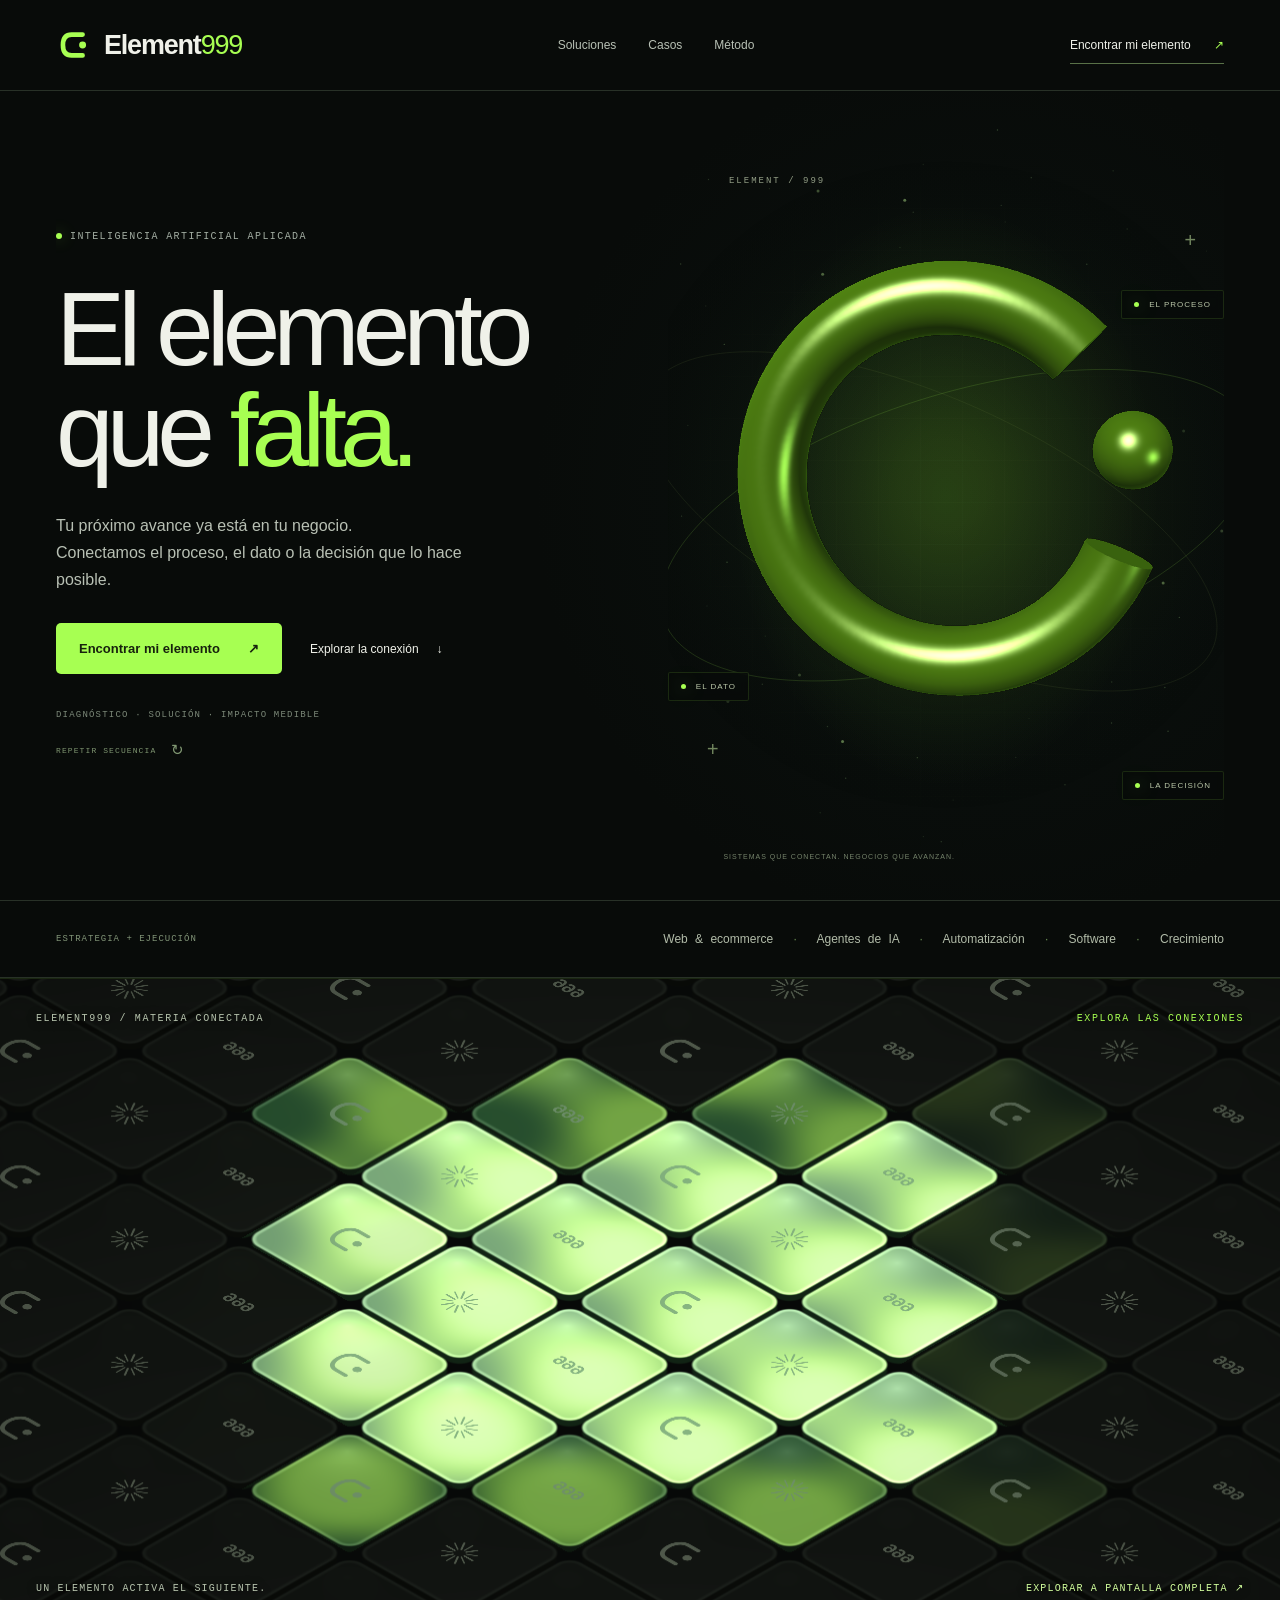
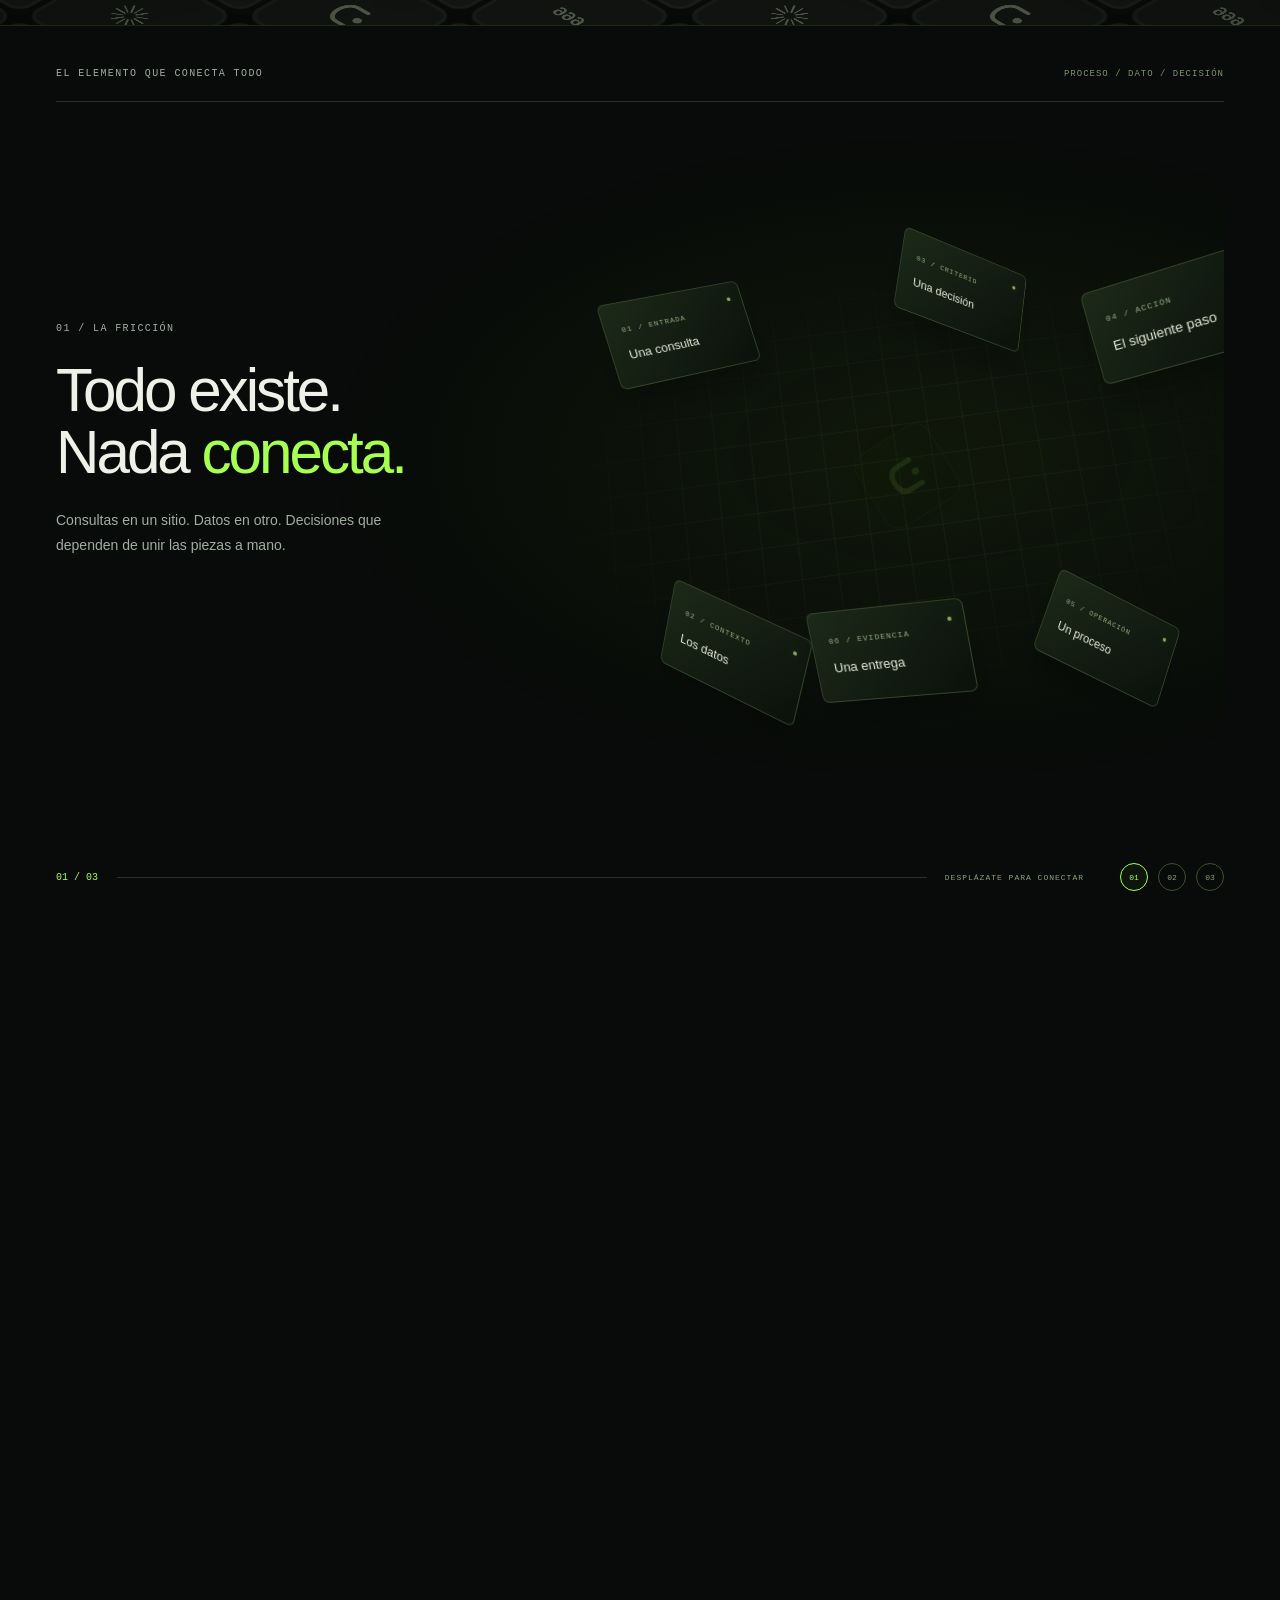
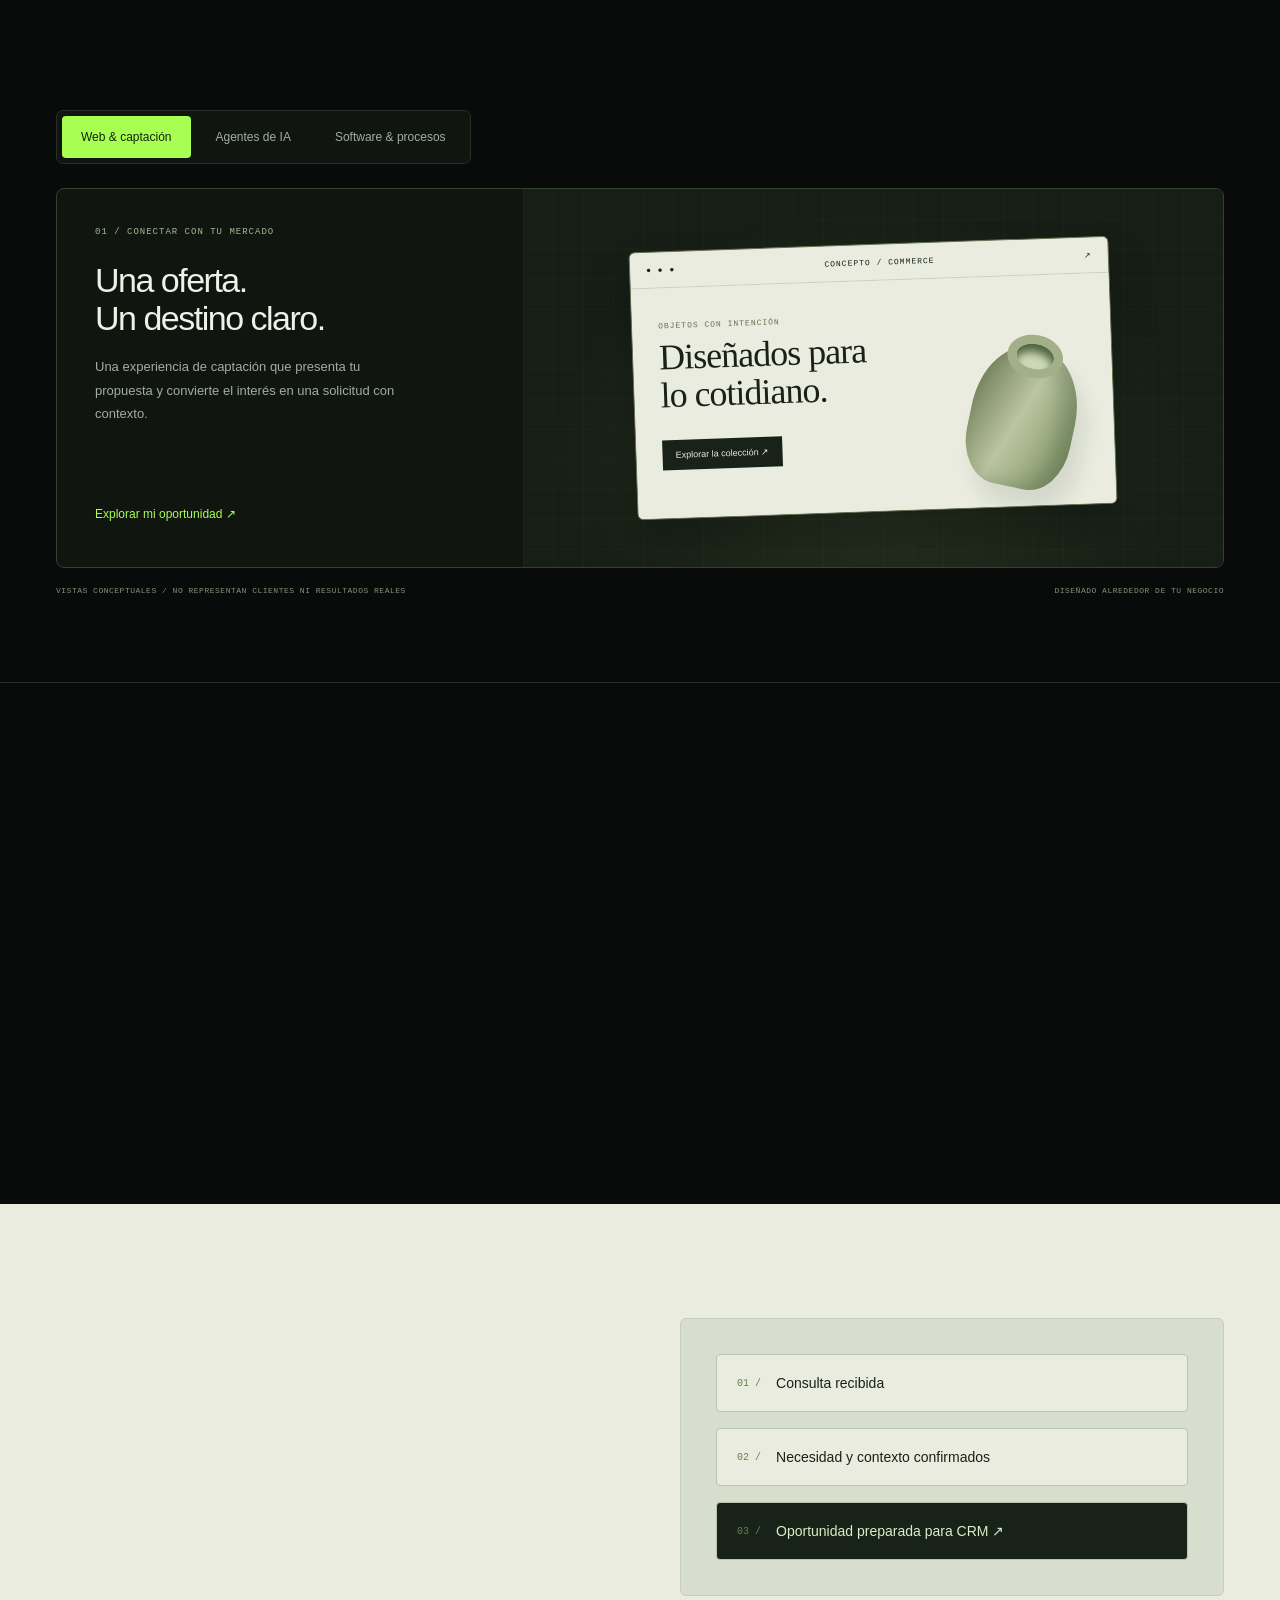
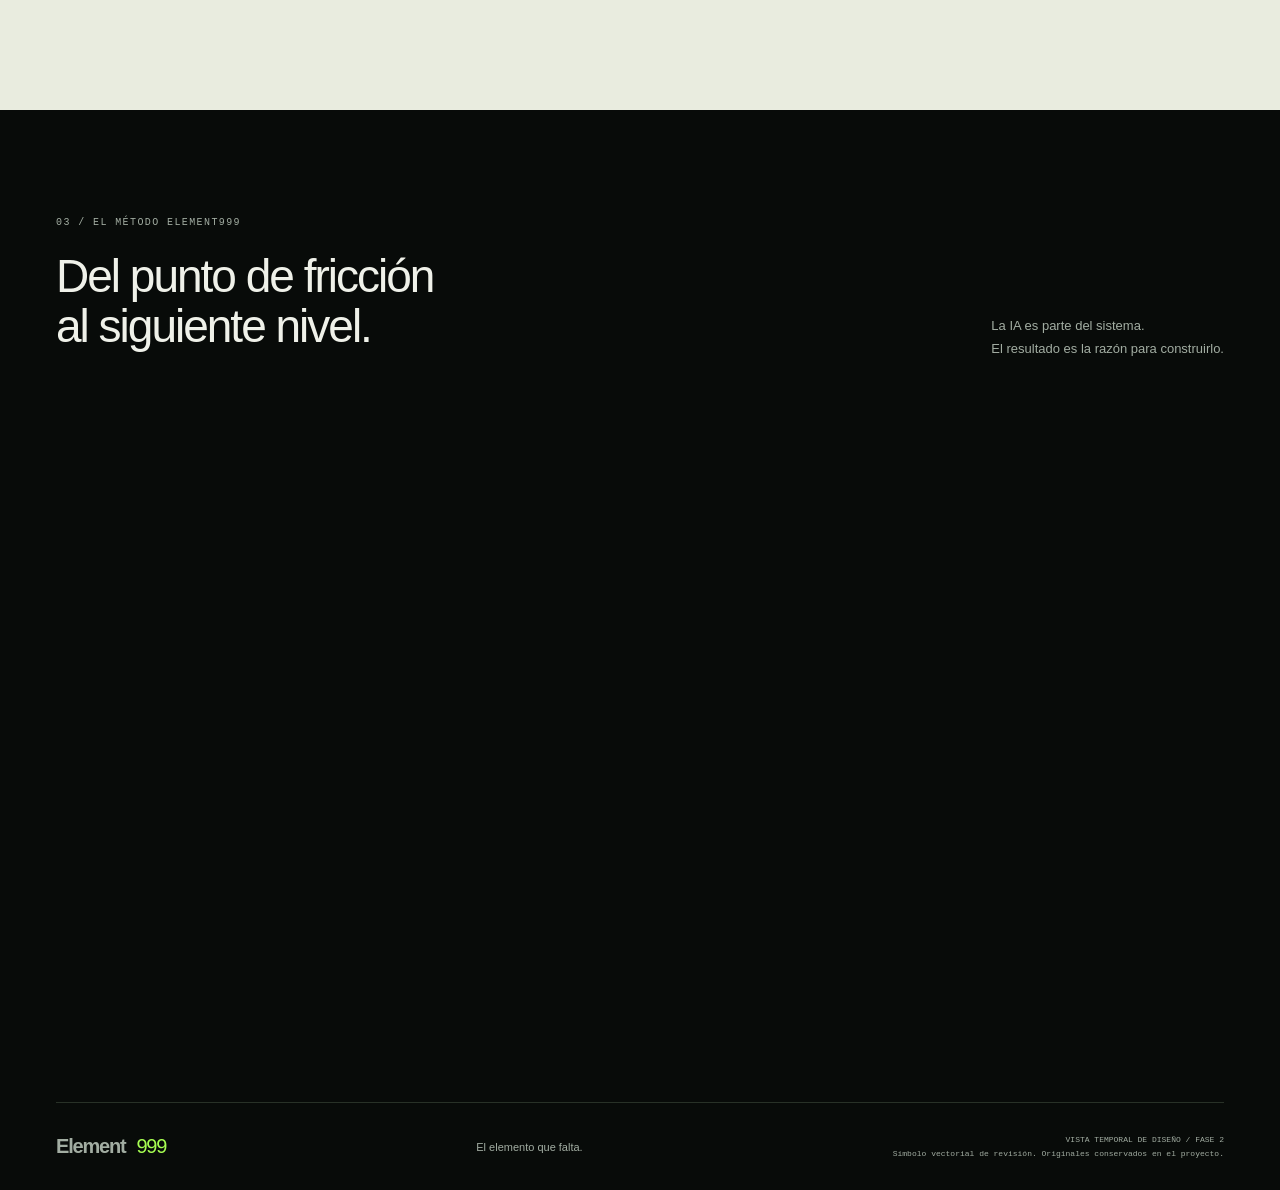
==== index.html @ 2758a231 "Add lightweight brand-colored isometric tile interaction and full-screen review" ====
<!doctype html><html lang="es"><head><meta charset="utf-8"><meta name="viewport" content="width=device-width,initial-scale=1"><meta name="theme-color" content="#080b09"><meta name="robots" content="noindex,nofollow"><title>Element999 — El elemento que falta</title><link rel="icon" href="favicon.svg" type="image/svg+xml"><link rel="stylesheet" href="preloader/preloader.css?v=1"><script>(function(){try{var p=new URLSearchParams(location.search),f=p.get('preloader');if(f!=='0'&&(f==='force'||f==='1'||sessionStorage.getItem('element999:fluid-preloader:v1')!=='seen'))document.documentElement.classList.add('preloader-pending');}catch(e){document.documentElement.classList.add('preloader-pending');}document.documentElement.dataset.preloaderWatchdog=String(setTimeout(function(){if(!document.getElementById('element999-preloader'))document.documentElement.classList.remove('preloader-pending');delete document.documentElement.dataset.preloaderWatchdog;},15000));})();</script><script type="module" src="preloader/Preloader.js?v=1"></script><link rel="stylesheet" href="base.css"><link rel="stylesheet" href="revision.css"><link rel="stylesheet" href="motion.css?v=3"><link rel="stylesheet" href="isometric/tiles.css"></head><body>
<a id="skip" class="skip" href="#main">Saltar al contenido</a>
<header class="header"><a class="brand" href="#inicio" aria-label="Element999 inicio"><svg aria-hidden="true" viewBox="0 0 64 64"><path d="M46 14H27c-10 0-15 6-15 18s5 18 15 18h19" fill="none" stroke="#a7ff52" stroke-width="8" stroke-linecap="round"/><circle cx="46" cy="32" r="6" fill="#a7ff52"/></svg><span>Element<b>999</b></span></a><nav id="main-nav" aria-label="Navegación principal"><a href="#soluciones">Soluciones</a><a href="#casos">Casos</a><a href="#metodo">Método</a></nav><a class="header-cta" href="#diagnostico">Encontrar mi elemento <span aria-hidden="true">↗</span></a><button id="menu" class="menu-toggle" aria-label="Abrir menú" aria-controls="main-nav" aria-expanded="false">☰</button></header>
<main id="main" tabindex="-1"><section id="inicio" class="hero wrap" aria-labelledby="hero-title"><div class="hero-copy"><p class="eyebrow"><span class="dot"></span>INTELIGENCIA ARTIFICIAL APLICADA</p><h1 id="hero-title"><span class="hero-line"><span>El elemento</span></span><span class="hero-line"><span>que <em>falta.</em></span></span></h1><p class="hero-description">Tu próximo avance ya está en tu negocio.<br>Conectamos el proceso, el dato o la decisión que lo hace posible.</p><div class="hero-actions"><a class="button primary" href="#diagnostico">Encontrar mi elemento <span aria-hidden="true">↗</span></a><a class="text-link" href="#conexion">Explorar la conexión <span aria-hidden="true">↓</span></a></div><p class="hero-footnote">DIAGNÓSTICO · SOLUCIÓN · IMPACTO MEDIBLE</p><button class="replay-sequence" type="button" aria-label="Repetir secuencia de apertura">REPETIR SECUENCIA <span aria-hidden="true">↻</span></button></div><div class="element-scene" role="img" aria-label="Proceso, dato y decisión conectados por Element999"><canvas id="element-canvas" aria-hidden="true"></canvas><div class="scene-grid"></div><div class="orbit"></div><div class="orbit orbit-two"></div><div class="orbit orbit-three"></div><span class="scene-caption">ELEMENT / 999</span><span class="scene-cross cross-one">+</span><span class="scene-cross cross-two">+</span><div class="core"><svg viewBox="0 0 400 400" aria-hidden="true"><defs><linearGradient id="energy" x1="0" y1="0" x2="1" y2="1"><stop stop-color="#d8ffab"/><stop offset=".45" stop-color="#86eb30"/><stop offset=".7" stop-color="#c8ff8e"/><stop offset="1" stop-color="#78ce30"/></linearGradient><radialGradient id="core-light"><stop stop-color="#315515" stop-opacity=".5"/><stop offset="1" stop-color="#080b09" stop-opacity="0"/></radialGradient></defs><circle cx="200" cy="200" r="184" fill="url(#core-light)"/><circle cx="200" cy="200" r="171" fill="none" stroke="#a7ff52" stroke-opacity=".14"/><path d="M281 100H177c-55 0-79 31-79 100s24 100 79 100h104" fill="none" stroke="#243f15" stroke-width="43" stroke-linecap="round"/><path d="M281 100H177c-55 0-79 31-79 100s24 100 79 100h104" fill="none" stroke="url(#energy)" stroke-width="28" stroke-linecap="round"/><path d="M281 92H177c-60 0-87 34-87 108s27 108 87 108h104" fill="none" stroke="#efffcf" stroke-opacity=".6" stroke-width="2" stroke-linecap="round"/><circle cx="280" cy="184" r="29" fill="url(#energy)"/><circle cx="274" cy="176" r="15" fill="#ddffb0" fill-opacity=".35"/><text x="201" y="257" fill="#a7ff52" font-family="Arial,Helvetica,sans-serif" font-size="52" font-weight="700" letter-spacing="2">999</text></svg><span class="core-coordinate">PROCESO / DATO / DECISIÓN</span></div><span class="scene-node node-process"><i></i>EL PROCESO</span><span class="scene-node node-data"><i></i>EL DATO</span><span class="scene-node node-decision"><i></i>LA DECISIÓN</span><span class="scene-bottom">SISTEMAS QUE CONECTAN. NEGOCIOS QUE AVANZAN.</span></div></section>
<div class="capability-strip"><div class="strip-inner wrap"><span>ESTRATEGIA + EJECUCIÓN</span><p>Web & ecommerce <b>·</b> Agentes de IA <b>·</b> Automatización <b>·</b> Software <b>·</b> Crecimiento</p></div></div>
<section id="materia" data-isometric class="isometric-field" tabindex="0" role="region" aria-label="Baldosas isométricas de Element999: mueve el cursor, toca o usa las flechas para iluminar las conexiones."><canvas aria-hidden="true"></canvas><div class="isometric-caption"><span>ELEMENT999 / MATERIA CONECTADA</span><span class="isometric-instruction">EXPLORA LAS CONEXIONES</span></div><div class="isometric-footer"><span>UN ELEMENTO ACTIVA EL SIGUIENTE.</span><a href="laboratorio/">EXPLORAR A PANTALLA COMPLETA ↗</a></div></section>
<section id="conexion" class="connection-story is-static" aria-labelledby="connection-title"><div class="connection-stage wrap"><div class="connection-header"><p id="connection-title" class="eyebrow">EL ELEMENTO QUE CONECTA TODO</p><span>PROCESO / DATO / DECISIÓN</span></div><div class="connection-copy"><article class="connection-chapter is-current" data-chapter="0"><p class="eyebrow">01 / LA FRICCIÓN</p><h2>Todo existe.<br>Nada <em>conecta.</em></h2><p>Consultas en un sitio. Datos en otro. Decisiones que dependen de unir las piezas a mano.</p></article><article class="connection-chapter" data-chapter="1"><p class="eyebrow">02 / LA CONEXIÓN</p><h2>Encontramos<br>el punto de <em>unión.</em></h2><p>Diseñamos la conexión entre lo que sabes, lo que haces y lo que necesitas resolver.</p></article><article class="connection-chapter" data-chapter="2"><p class="eyebrow">03 / EL SISTEMA</p><h2>Ahora,<br>todo <em>avanza.</em></h2><p>Un sistema con contexto, un siguiente paso claro y una entrega que se puede comprobar.</p><a class="text-link" href="#diagnostico">Encontrar mi elemento ↗</a></article></div><div class="assembly-stage" role="img" aria-label="Seis piezas de información y trabajo se conectan alrededor de Element999"><div class="assembly-grid"></div><div class="assembly-orbit"></div><svg class="assembly-lines" viewBox="0 0 600 500" preserveAspectRatio="none" aria-hidden="true"><g class="wire"><path d="M105 150H185Q210 150 210 175V225Q210 250 235 250H300"/><path d="M105 350H185Q210 350 210 325V275Q210 250 235 250H300"/><path d="M300 75V250"/><path d="M495 150H415Q390 150 390 175V225Q390 250 365 250H300"/><path d="M495 350H415Q390 350 390 325V275Q390 250 365 250H300"/><path d="M300 425V250"/></g><g class="packet"><path d="M105 150H185Q210 150 210 175V225Q210 250 235 250H300"/><path d="M495 350H415Q390 350 390 325V275Q390 250 365 250H300"/><path d="M300 75V250"/></g></svg><div class="assembly-hub"><div class="hub-ring"></div><svg viewBox="0 0 64 64" aria-hidden="true"><path d="M45 14H27c-10 0-15 6-15 18s5 18 15 18h18" fill="none" stroke="#a7ff52" stroke-width="7" stroke-linecap="round"/><circle cx="45" cy="32" r="5" fill="#a7ff52"/></svg></div><div class="assembly-card"><span>01 / ENTRADA</span><strong>Una consulta</strong></div><div class="assembly-card"><span>02 / CONTEXTO</span><strong>Los datos</strong></div><div class="assembly-card"><span>03 / CRITERIO</span><strong>Una decisión</strong></div><div class="assembly-card"><span>04 / ACCIÓN</span><strong>El siguiente paso</strong></div><div class="assembly-card"><span>05 / OPERACIÓN</span><strong>Un proceso</strong></div><div class="assembly-card"><span>06 / EVIDENCIA</span><strong>Una entrega</strong></div><p class="assembly-result">PIEZAS CONECTADAS / POSIBILIDADES ABIERTAS</p></div><div class="connection-footer"><span class="chapter-index">01 / 03</span><div class="story-track"></div><span>DESPLÁZATE PARA CONECTAR</span><div class="chapter-buttons" aria-label="Etapas de la conexión"><button type="button" data-chapter-target="0" aria-label="Ver la fricción" aria-current="step">01</button><button type="button" data-chapter-target="1" aria-label="Ver la conexión">02</button><button type="button" data-chapter-target="2" aria-label="Ver el sistema">03</button></div></div></div></section>
      <section class="studio-section" aria-labelledby="studio-title"><div class="wrap">
        <div class="studio-heading"><div><p class="eyebrow">POSIBILIDADES / INTELIGENCIA EN ACCIÓN</p><h2 id="studio-title">Ideas que se convierten<br>en <em>algo que funciona.</em></h2></div><p>Una presencia que capta. Un agente que entiende. Un proceso que avanza. Explora cómo puede tomar forma tu siguiente elemento.</p></div>
        <div class="studio-tabs" role="tablist" aria-label="Explorar soluciones"><button type="button" role="tab" id="studio-tab-landing" aria-controls="studio-landing" aria-selected="true">Web & captación</button><button type="button" role="tab" id="studio-tab-agent" aria-controls="studio-agent" aria-selected="false">Agentes de IA</button><button type="button" role="tab" id="studio-tab-software" aria-controls="studio-software" aria-selected="false">Software & procesos</button></div>
        <div id="studio-landing" role="tabpanel" aria-labelledby="studio-tab-landing" class="studio-panel" tabindex="0"><div class="studio-copy"><span>01 / CONECTAR CON TU MERCADO</span><h3>Una oferta.<br>Un destino claro.</h3><p>Una experiencia de captación que presenta tu propuesta y convierte el interés en una solicitud con contexto.</p><a class="text-link" href="#diagnostico" data-service="landing">Explorar mi oportunidad ↗</a></div><div class="studio-art"><div class="studio-window"><div class="studio-window-top"><span>● ● ●</span><span>CONCEPTO / COMMERCE</span><span>↗</span></div><div class="studio-store"><small>OBJETOS CON INTENCIÓN</small><h4>Diseñados para<br>lo cotidiano.</h4><span class="sample-button">Explorar la colección ↗</span><div class="studio-vessel" aria-hidden="true"></div></div></div></div></div>
        <div id="studio-agent" role="tabpanel" aria-labelledby="studio-tab-agent" class="studio-panel" tabindex="0"><div class="studio-copy"><span>02 / CONECTAR LA CONVERSACIÓN</span><h3>Entender.<br>Dar el siguiente paso.</h3><p>Un agente recoge la necesidad, confirma el contexto y prepara una oportunidad útil para tu proceso comercial.</p><a class="text-link" href="#diagnostico" data-service="agent">Explorar mi agente ↗</a></div><div class="studio-art"><div class="studio-window"><div class="studio-window-top"><span>● ● ●</span><span>CONCEPTO / AGENTE</span><span>↗</span></div><div class="studio-chat"><p class="studio-message incoming">Necesitamos atender las consultas de nuestra tienda y darles seguimiento.</p><p class="studio-message">Empecemos por el proceso actual. ¿Dónde recibís las consultas y cómo registráis las oportunidades?</p><div class="studio-confirmation"><i aria-hidden="true">↗</i><span>OBJETIVO → CONTEXTO → SIGUIENTE PASO</span></div></div></div></div></div>
        <div id="studio-software" role="tabpanel" aria-labelledby="studio-tab-software" class="studio-panel" tabindex="0"><div class="studio-copy"><span>03 / CONECTAR LA OPERACIÓN</span><h3>Menos fragmentos.<br>Un sistema.</h3><p>Software e integraciones construidos alrededor de tus tareas, tus datos y la forma en que tu negocio necesita avanzar.</p><a class="text-link" href="#diagnostico" data-service="custom">Explorar mi sistema ↗</a></div><div class="studio-art"><div class="studio-window"><div class="studio-window-top"><span>● ● ●</span><span>CONCEPTO / OPERACIONES</span><span>↗</span></div><div class="studio-board"><div class="studio-column"><h4>NECESIDAD</h4><div class="studio-task">Solicitud recibida<b>CONTEXTO</b></div><div class="studio-task">Datos disponibles<b>FUENTES</b></div></div><div class="studio-column"><h4>EN PROCESO</h4><div class="studio-task">Alcance confirmado<b>PRODUCCIÓN</b></div></div><div class="studio-column"><h4>VERIFICACIÓN</h4><div class="studio-task">Entrega preparada<b>ACEPTACIÓN</b></div></div></div></div></div></div>
        <p class="studio-caption"><span>VISTAS CONCEPTUALES / NO REPRESENTAN CLIENTES NI RESULTADOS REALES</span><span>DISEÑADO ALREDEDOR DE TU NEGOCIO</span></p>
      </div></section>

<section id="soluciones" class="solutions section wrap" aria-labelledby="solutions-title"><div class="section-intro"><p class="eyebrow">01 / CAPACIDADES</p><h2 id="solutions-title">Tecnología con<br>un objetivo claro.</h2><p>Empezamos por lo que necesita cambiar.<br>Construimos la solución alrededor.</p></div><div><a class="solution-row" href="#diagnostico" data-service="landing"><span class="row-index">01</span><div><h3>Vender más.</h3><p>Webs, landings, marketing, SEO y GEO.</p></div><span class="row-arrow">↗</span></a><a class="solution-row" href="#diagnostico" data-service="agent"><span class="row-index">02</span><div><h3>Operar mejor.</h3><p>Agentes de IA, CRM y procesos conectados.</p></div><span class="row-arrow">↗</span></a><a class="solution-row" href="#diagnostico" data-service="custom"><span class="row-index">03</span><div><h3>Construir lo siguiente.</h3><p>Ecommerce, software y productos a medida.</p></div><span class="row-arrow">↗</span></a></div></section>
<section id="casos" class="case-section"><div class="wrap case-layout"><div class="case-copy"><p class="eyebrow">02 / DEMOSTRACIÓN CONCEPTUAL</p><h2>De una consulta<br>a una oportunidad.</h2><p>Así puede conectarse la atención de una tienda con su proceso comercial. Un recorrido de ejemplo para explorar lo que construiríamos.</p><a class="button" href="#diagnostico" data-service="agent">Explorar mi solución ↗</a><p class="case-disclaimer">Ejemplo de diseño. No representa un cliente ni resultados reales.</p></div><div class="case-diagram" aria-label="Ejemplo de un flujo conectado"><div><span>01 /</span> Consulta recibida</div><div><span>02 /</span> Necesidad y contexto confirmados</div><div><span>03 /</span> Oportunidad preparada para CRM ↗</div></div></div></section>
<section id="metodo" class="method section wrap"><div class="method-top"><div><p class="eyebrow">03 / EL MÉTODO ELEMENT999</p><h2>Del punto de fricción<br>al siguiente nivel.</h2></div><p>La IA es parte del sistema.<br>El resultado es la razón para construirlo.</p></div><div class="method-steps"><article><span>01 / ENCONTRAR</span><h3>Entender primero.</h3><p>Identificamos la fricción, el contexto y la oportunidad que merece resolverse.</p></article><article><span>02 / CONECTAR</span><h3>Construir con criterio.</h3><p>Unimos herramientas, datos y procesos alrededor de un alcance definido.</p></article><article><span>03 / COMPROBAR</span><h3>Medir el cambio.</h3><p>Validamos la entrega y observamos qué mejora y qué necesita evolucionar.</p></article></div></section>
<section class="closing wrap"><p class="eyebrow">EL SIGUIENTE PASO EMPIEZA CON UNA NECESIDAD.</p><h2>Tu negocio tiene<br>un siguiente elemento.</h2><a class="button primary" href="#diagnostico">Vamos a encontrarlo ↗</a><span class="closing-symbol" aria-hidden="true">↗</span></section></main>
<footer class="footer wrap"><a class="brand" href="#inicio">Element<b>999</b></a><span>El elemento que falta.</span><small>VISTA TEMPORAL DE DISEÑO / FASE 2<br>Símbolo vectorial de revisión. Originales conservados en el proyecto.</small></footer>
<dialog id="diagnosis" aria-labelledby="diagnosis-title"><div class="dialog-body"><div class="dialog-head"><span class="eyebrow">ELEMENT999 / DIAGNÓSTICO</span><button id="close-diagnosis" class="close" aria-label="Cerrar diagnóstico">×</button></div><div id="form-body"><h2 id="diagnosis-title">Primero, la necesidad.</h2><p class="form-intro">No hace falta que sepas qué tecnología necesitas. Empecemos por lo que quieres cambiar.</p><p class="fineprint">Demostración guiada. Sin agente conectado ni envío de datos.</p><p id="step-label" class="step-label">PASO 01 / 03</p><form id="diagnosis-form" method="dialog"><fieldset data-step="1"><legend>¿Dónde está el siguiente avance?</legend><div class="choice-list"><label class="choice"><input type="radio" name="service" value="landing" required><span>Captar oportunidades<small>Una landing para una oferta concreta.</small></span></label><label class="choice"><input type="radio" name="service" value="agent"><span>Atender y conectar<small>Un agente web conectado a tu CRM.</small></span></label><label class="choice"><input type="radio" name="service" value="custom"><span>Construir algo a medida<small>Ecommerce, software u otro reto.</small></span></label></div><label class="field">¿Qué te gustaría cambiar?<textarea name="need" minlength="12" maxlength="1200" required placeholder="Por ejemplo: recibimos consultas y el seguimiento se hace a mano." rows="3"></textarea></label><p class="fineprint">Al menos 12 caracteres. Evita datos personales o confidenciales.</p></fieldset><fieldset data-step="2" hidden><legend>Un poco de contexto.</legend><label class="field">Tu empresa o tipo de negocio<input name="business" required maxlength="160" placeholder="Por ejemplo: tienda de decoración online"></label><label class="field">Herramientas e integraciones actuales<input name="tools" required maxlength="240" placeholder="Puedes indicar que todavía no están definidas."></label><label class="field">¿Está validada la integración principal?<select name="validated" required><option value="">Selecciona una opción</option><option value="yes">Sí, está validada para este alcance</option><option value="unknown">No / todavía no lo sé</option></select></label><div class="checks"><label id="language"><input type="checkbox" name="language">Segundo idioma con traducción aportada</label><label><input type="checkbox" name="extra">Una integración adicional ya validada</label><label><input type="checkbox" name="urgent">Necesito una entrega urgente</label><label><input type="checkbox" name="review">Hay migraciones, APIs sin validar o alcance abierto</label></div></fieldset><fieldset data-step="3" hidden><legend>Esto es lo que entendemos.</legend><dl id="confirmation" class="summary"></dl><label class="choice"><input name="confirmed" type="checkbox" required><span>Confirmo que este resumen refleja mi necesidad.</span></label><p class="fineprint">Puedes volver atrás para corregirlo. La estimación no reserva agenda.</p></fieldset><p id="error" class="error" role="alert"></p><div class="form-actions"><button type="button" id="back" class="button secondary" hidden>← Atrás</button><button type="submit" id="next" class="button primary">Continuar ↗</button></div></form></div><section id="result" hidden aria-labelledby="result-title"><p class="eyebrow">TU SIGUIENTE ELEMENTO</p><h2 id="result-title">Una dirección.<br>Un punto de partida.</h2><dl id="result-summary" class="summary"></dl><div class="quote"><p class="eyebrow">INVERSIÓN PRELIMINAR</p><p id="price" class="quote-price"></p><p id="quote-note"></p><p id="quote-details"></p><button id="download" class="button primary">Descargar resumen ↓</button></div><p class="fineprint">Demostración local. Sin envío de propuesta, contratación ni reserva. Los costes externos y el alcance final se confirman por separado.</p><button id="restart" class="text-link">Empezar de nuevo ↗</button></section></div></dialog>
<script type="module" data-critical src="preview.mjs"></script><script type="module" data-critical src="revision.mjs?v=3"></script><script type="module" data-critical src="motion.mjs?v=3"></script><script type="module" src="isometric/tiles.js"></script></body></html>
---- preloader/preloader.css ----
html.preloader-pending{overflow:hidden!important;overscroll-behavior:none}
html.preloader-pending:before{content:"";position:fixed;inset:0;z-index:2147483646;background:#050807;pointer-events:none}
html.preloader-pending .hero *,html.preloader-pending .packet{animation-play-state:paused!important}
.fluid-preloader{position:fixed;inset:0;width:100%;height:100dvh;z-index:2147483647;isolation:isolate;overflow:hidden;touch-action:none;color:#e8f5dc;font-family:Arial,Helvetica,sans-serif;background:#050807}
.fluid-preloader.is-ready{background:transparent}
.fluid-preloader canvas,.fluid-backdrop{position:absolute;inset:0;width:100%;height:100%;pointer-events:none}
.fluid-preloader canvas{z-index:1}
.fluid-backdrop{background:radial-gradient(ellipse at 20% 30%,#769e3c55,transparent 62%),radial-gradient(ellipse at 80% 70%,#bbdf7a55,transparent 60%),linear-gradient(125deg,#050807,#173021,#446e26,#050807);background-size:180% 180%,200% 200%,350% 350%;animation:fluid-fallback 13s ease-in-out infinite alternate}
.fluid-preloader[data-mode=webgl] .fluid-backdrop{display:none}
.fluid-ui{position:absolute;inset:0;padding:38px 56px;z-index:2;display:flex;flex-direction:column;justify-content:space-between;pointer-events:none;transition:opacity .38s ease}
.fluid-topline,.fluid-bottomline{display:flex;justify-content:space-between;gap:25px;font:9px/1.6 Consolas,"Liberation Mono",monospace;letter-spacing:1.6px;color:#dceaccb3}
.fluid-counter{font-size:clamp(75px,12vw,170px);line-height:.85;letter-spacing:-.07em;font-weight:400;margin:0 0 22px}
.fluid-lower{margin-top:auto}.fluid-lower>p{font:9px/1.5 Consolas,"Liberation Mono",monospace;letter-spacing:1.5px;color:#dceaccb3;margin:0 0 24px}
.fluid-progress-track{height:1px;background:#e8f5dc25;margin-bottom:19px;overflow:hidden}
.fluid-progress-fill{height:100%;width:100%;transform:scaleX(var(--load-progress,0));transform-origin:left;background:#ddffc0}
.fluid-brand{position:absolute;left:50%;top:49%;width:90%;text-align:center;margin:0;transform:translate(-50%,-50%);font-size:clamp(36px,8vw,125px);font-weight:500;letter-spacing:-.065em;clip-path:inset(100% 0 0);opacity:0;transition:clip-path .9s cubic-bezier(.16,1,.3,1),opacity .8s}
.fluid-preloader.brand-ready .fluid-brand{clip-path:inset(0);opacity:1}
.fluid-preloader[data-mode=webgl] .fluid-brand{opacity:0}
.fluid-preloader.is-exiting .fluid-ui{opacity:0}
.fluid-preloader:not([data-mode=webgl]).is-exiting{mask-image:radial-gradient(circle at var(--reveal-x,50%) var(--reveal-y,50%),transparent calc(var(--cutout,0px) - 24px),#000 calc(var(--cutout,0px) + 24px))}
.fluid-preloader[data-mode=reduced] .fluid-backdrop{animation:none;background:#080b09}
.fluid-preloader[data-mode=reduced]{transition:opacity .3s ease}
.fluid-preloader[data-mode=reduced].is-exiting{opacity:0;mask-image:none}
.fluid-sr-only{position:absolute!important;width:1px!important;height:1px!important;padding:0!important;margin:-1px!important;overflow:hidden!important;clip:rect(0,0,0,0)!important;white-space:nowrap!important;border:0!important}
@keyframes fluid-fallback{0%{background-position:0% 0%,100% 50%,0% 0%}100%{background-position:100% 100%,0% 0%,100% 100%}}
@media(max-width:760px){.fluid-ui{padding:27px 24px}.fluid-topline,.fluid-bottomline{font-size:7px;letter-spacing:1px}.fluid-counter{font-size:100px;margin-bottom:20px}.fluid-lower>p{font-size:7px;letter-spacing:1px}.fluid-brand{font-size:clamp(40px,11vw,80px)}}
@media(prefers-reduced-motion:reduce){.fluid-backdrop{animation:none}.fluid-preloader .fluid-brand{transition:opacity .2s}.fluid-ui{transition:opacity .2s}}

html.preloader-pending.preloader-mounted:before{display:none}
html.preloader-pending.preloader-revealing .hero *{animation-play-state:running!important}
---- base.css ----
:root{color-scheme:dark;--bg:#080b09;--panel:#101510;--text:#eff1e9;--muted:#a2ada2;--line:#283127;--green:#a7ff52;--paper:#e9ecdf;--ink:#182218;--mono:Consolas,"Liberation Mono",monospace}
*{box-sizing:border-box}html{scroll-behavior:smooth;scroll-padding-top:90px}body{margin:0;font-family:Arial,Helvetica,sans-serif;background:var(--bg);color:var(--text);-webkit-font-smoothing:antialiased}a{color:inherit;text-decoration:none}button,input,select,textarea{font:inherit}button{cursor:pointer}button:focus-visible,a:focus-visible,input:focus-visible,select:focus-visible,textarea:focus-visible{outline:2px solid var(--green);outline-offset:5px}[hidden]{display:none!important}.wrap{width:min(1280px,calc(100% - 112px));margin-inline:auto}.eyebrow{font:10px/1.5 var(--mono);letter-spacing:1.4px;color:var(--muted)}.dot{display:inline-block;width:6px;height:6px;border-radius:50%;background:var(--green);box-shadow:0 0 15px #a7ff5270;margin-right:8px}.button{min-height:51px;border-radius:5px;padding:0 22px;display:inline-flex;align-items:center;justify-content:space-between;gap:28px;font-size:13px;font-weight:600;border:1px solid transparent;transition:transform .2s,background .2s}.primary{color:#17220d;background:var(--green)}.primary:hover{background:#bcff80;transform:translateY(-2px)}.secondary{color:var(--text);background:none;border-color:var(--line)}.text-link{background:none;border:0;padding:8px 0;font-size:12px;color:inherit;display:inline-flex;gap:18px;align-items:center}.text-link:hover{color:var(--green)}.header{height:91px;padding:0 56px;display:flex;justify-content:space-between;align-items:center;border-bottom:1px solid var(--line);gap:30px}.brand{display:flex;align-items:center;gap:11px;font-size:27px;letter-spacing:-1.2px;font-weight:600}.brand>svg{width:37px;height:40px}.brand b{font-weight:400;color:var(--green)}.header nav{display:flex;gap:32px;font-size:12px;color:#b8c1b5}.header nav a:hover{color:var(--green)}.header-cta{font-size:12px;padding:11px 0;border-bottom:1px solid #587147}.header-cta span{color:var(--green);margin-left:20px}.menu-toggle{display:none}.hero{display:grid;grid-template-columns:1.04fr 1fr;align-items:center;gap:20px;min-height:650px}.hero-copy{position:relative;z-index:2;padding:60px 0}.hero h1{font-size:112px;font-weight:500;line-height:.99;letter-spacing:-7px;margin:0 0 30px}.hero h1 em{color:var(--green);font-style:normal}.hero-description{font-size:16px;color:#b8c0b4;line-height:1.7;max-width:440px;margin:0 0 30px}.hero-actions{display:flex;align-items:center;gap:28px;flex-wrap:wrap}.hero-footnote{font:9px var(--mono);color:#7c8979;letter-spacing:1.2px;margin-top:36px}.element-scene{height:550px;position:relative;isolation:isolate;overflow:hidden}.element-scene:before{content:"";position:absolute;inset:10%;border-radius:50%;background:radial-gradient(ellipse,#8bff3620,transparent 68%)}.scene-grid{position:absolute;inset:7% 0;background-image:linear-gradient(#53644818 1px,transparent 1px),linear-gradient(90deg,#53644818 1px,transparent 1px);background-size:42px 42px;mask-image:radial-gradient(ellipse,#000,transparent 70%)}.orbit{position:absolute;top:48%;left:50%;width:470px;height:470px;border:1px solid #8cbd5833;border-radius:50%;transform:translate(-50%,-50%) rotate(-26deg) scaleY(.62)}.orbit-two{transform:translate(-50%,-50%) rotate(42deg) scaleY(.58);border-color:#8cbd5820}.orbit-three{width:380px;height:380px;transform:translate(-50%,-50%);border-style:dashed;animation:orbit 80s linear infinite}.core{position:absolute;top:48%;left:50%;width:310px;transform:translate(-50%,-50%)}.core svg{width:100%;height:auto;display:block;filter:drop-shadow(0 0 20px #94ff3540)}.core-coordinate{text-align:center;display:block;font:7px var(--mono);color:#819571;letter-spacing:1px;margin-top:20px}.scene-caption{position:absolute;left:12%;top:10%;font:9px var(--mono);color:#929d85;letter-spacing:2px}.scene-cross{position:absolute;color:#70855d;font:20px var(--mono)}.cross-one{right:5%;top:15%}.cross-two{left:7%;bottom:15%}.scene-node{position:absolute;font:8px var(--mono);letter-spacing:1px;display:flex;align-items:center;gap:10px;white-space:nowrap;color:#bac7a9;padding:7px;background:#080b09}.scene-node i{width:5px;height:5px;background:var(--green);border-radius:50%;box-shadow:0 0 18px #a7ff5280}.node-process{top:24%;right:4%}.node-data{bottom:27%;left:0}.node-decision{bottom:16%;right:6%}.scene-bottom{position:absolute;bottom:4%;right:7%;font:7px var(--mono);letter-spacing:1px;color:#75836b}.capability-strip{border-block:1px solid var(--line)}.strip-inner{display:flex;align-items:center;justify-content:space-between;gap:30px;min-height:76px}.strip-inner>span{font:9px var(--mono);color:#829578;letter-spacing:1px}.strip-inner p{font-size:12px;color:#b2bca9;line-height:2;word-spacing:4px}.strip-inner b{padding:0 13px;color:#6b8f55;font-weight:400}.section{padding-block:95px}.solutions{display:grid;grid-template-columns:.9fr 1.1fr;gap:90px}.section h2,.case-section h2{font-size:46px;font-weight:400;line-height:1.08;letter-spacing:-2px;margin:22px 0}.section-intro>p:last-child{font-size:14px;line-height:1.8;color:var(--muted)}.solution-row{display:flex;align-items:center;gap:24px;padding:28px 0;border-top:1px solid var(--line)}.solution-row:last-child{border-bottom:1px solid var(--line)}.row-index{font:9px var(--mono);color:#829578;align-self:flex-start;padding-top:8px}.solution-row h3{font-size:25px;font-weight:400;letter-spacing:-.8px;margin:0 0 10px}.solution-row p{font-size:12px;color:var(--muted);line-height:1.6;margin:0}.row-arrow{font-size:25px;margin-left:auto;color:var(--green)}.case-section{padding-block:60px;background:var(--paper);color:var(--ink)}.case-layout{display:grid;grid-template-columns:1fr 1fr;gap:80px;align-items:center}.case-section .eyebrow{color:#5d6b55}.case-copy>p{font-size:14px;line-height:1.8;color:#58624f;max-width:380px}.case-copy .button{background:#182218;color:#e9ecdf;margin-top:15px}.case-copy .case-disclaimer{font-size:10px;margin-top:20px}.case-diagram{display:grid;gap:16px;padding:35px;background:#d8dece;border:1px solid #c6cebc;border-radius:6px}.case-diagram>div{background:#e9ecdf;padding:20px;border:1px solid #bac5ad;display:flex;gap:15px;align-items:center;border-radius:4px;font-size:14px}.case-diagram span{font:10px var(--mono);color:#69804e}.case-diagram>div:last-child{background:#182218;color:#d9efc6}.method-top{display:flex;align-items:flex-end;justify-content:space-between;gap:50px}.method-top>p{font-size:13px;line-height:1.8;color:var(--muted)}.method-steps{display:grid;grid-template-columns:repeat(3,1fr);gap:40px;margin-top:45px}.method-steps article{padding-top:25px;border-top:1px solid var(--line)}.method-steps span{font:9px var(--mono);letter-spacing:1px;color:#9baf8d}.method-steps h3{font-size:22px;font-weight:400;letter-spacing:-.6px;margin:24px 0 14px}.method-steps p{font-size:13px;line-height:1.8;color:var(--muted);max-width:300px}.closing{padding:50px;border:1px solid #415835;position:relative;margin-bottom:70px;overflow:hidden}.closing h2{font-size:56px;font-weight:400;letter-spacing:-2px;line-height:1.05;margin:25px 0 30px}.closing-symbol{font-size:230px;line-height:1;color:var(--green);position:absolute;top:20px;right:50px;pointer-events:none}.footer{display:flex;justify-content:space-between;align-items:center;border-top:1px solid var(--line);padding-block:30px;color:var(--muted);font-size:11px;gap:25px}.footer .brand{font-size:20px}.footer small{font:8px/1.7 var(--mono);text-align:right;max-width:340px}.footer a:hover{color:var(--green)}dialog{padding:0;background:var(--bg);color:var(--text);border:1px solid #526b40;border-radius:8px;width:min(850px,calc(100% - 28px));max-height:92dvh}dialog::backdrop{background:#000b}.dialog-body{padding:38px}.dialog-head{display:flex;justify-content:space-between;align-items:center;margin-bottom:25px}.close{width:40px;height:40px;color:var(--text);background:var(--panel);border:1px solid var(--line);border-radius:4px;font-size:23px}.dialog-body h2{font-size:38px;line-height:1.1;font-weight:400;letter-spacing:-1.7px;margin:15px 0 20px}.form-intro{font-size:13px;color:var(--muted);line-height:1.8;max-width:650px}.step-label{font:9px var(--mono);letter-spacing:1px;color:var(--green);margin:25px 0 20px}fieldset{border:0;padding:0;margin:0;min-width:0}legend{font-size:23px;font-weight:400;margin-bottom:20px;line-height:1.2}label.field{display:block;font-size:12px;margin-bottom:19px;color:#c7d3bf}.field input,.field textarea,.field select{margin-top:9px;display:block;width:100%;padding:13px;border:1px solid #3c4d33;background:#101710;color:var(--text);border-radius:4px;font-size:13px;line-height:1.5}.field textarea{resize:vertical;min-height:90px}.choice-list{display:grid;gap:12px;margin-bottom:24px}.choice{display:flex;gap:12px;align-items:flex-start;cursor:pointer;padding:17px;border:1px solid #3c4d33;border-radius:4px;font-size:13px;line-height:1.6}.choice:has(input:checked){border-color:var(--green);background:#a7ff5208}.choice small{display:block;font-size:11px;color:var(--muted)}input[type=radio],input[type=checkbox]{accent-color:var(--green);width:15px;height:15px;margin:3px 0;flex-shrink:0}.checks{display:grid;gap:15px;margin:23px 0}.checks label{display:flex;gap:10px;align-items:flex-start;font-size:12px;line-height:1.6}.form-actions{display:flex;justify-content:space-between;gap:15px;margin-top:28px}.form-actions .primary{margin-left:auto}.fineprint{font-size:10px;line-height:1.7;color:#9aac8f}.summary{margin:20px 0}.summary>div{border-bottom:1px solid var(--line);padding:13px 0}.summary dt{font:9px var(--mono);letter-spacing:1px;color:#99ad8b;margin-bottom:8px}.summary dd{margin:0;font-size:14px;line-height:1.7;white-space:pre-wrap;overflow-wrap:anywhere}.quote{padding:25px;background:#101710;border:1px solid #4d683b;border-radius:5px;margin-top:20px}.quote-price{font-size:42px;line-height:1.2;letter-spacing:-1.8px;color:var(--green);margin:15px 0}.quote p:not(.quote-price,.eyebrow){font-size:12px;line-height:1.8;color:var(--muted)}.error{color:#ffb3a4;font-size:12px}.skip{position:absolute;left:10px;top:-80px;z-index:20;background:var(--green);color:var(--bg);padding:15px}.skip:focus{top:10px}h1:focus,legend:focus{outline:none}
@keyframes orbit{to{transform:translate(-50%,-50%) rotate(360deg)}}
@media(max-width:1100px){.wrap{width:calc(100% - 64px)}.header{padding-inline:32px}.header nav{gap:20px}.brand{font-size:24px}.solutions{gap:40px}.case-layout{gap:40px}.section h2,.case-section h2{font-size:39px}.strip-inner p{font-size:10px;word-spacing:0}.strip-inner b{padding:0 8px}.closing h2{font-size:49px}.closing-symbol{font-size:195px;right:20px;top:40px}}
@media(max-width:760px){html{scroll-padding-top:24px}.wrap{width:calc(100% - 40px)}.header{height:76px;padding-inline:20px;position:relative}.brand{font-size:24px;gap:8px}.brand>svg{width:31px;height:34px}.header .header-cta{display:none}.header nav{display:none;position:absolute;left:0;right:0;top:75px;background:var(--panel);padding:20px;z-index:20;border-bottom:1px solid var(--line)}.header nav.is-open{display:grid;gap:0}.header nav a{padding:15px 0;border-bottom:1px solid var(--line)}.menu-toggle{display:block;background:none;border:1px solid var(--line);border-radius:4px;color:var(--text);width:40px;height:40px;font-size:19px}.hero{display:flex;flex-direction:column;align-items:stretch;gap:0;min-height:0}.hero h1{font-size:62px;letter-spacing:-4px;line-height:1.02}.hero-description{font-size:14px}.hero-actions{gap:22px}.hero-footnote{font-size:7px;letter-spacing:.8px}.hero .eyebrow{font-size:8px}.hero-actions .text-link{font-size:11px}.element-scene{width:100%;margin:4px auto 10px}.orbit{max-width:100%}.scene-node{font-size:7px}.core svg{width:100%}.button{font-size:12px;min-height:48px;padding-inline:18px}.strip-inner{display:block;padding-block:20px}.strip-inner>span{font-size:7px}.strip-inner p{font-size:10px;line-height:2.3;margin-bottom:0}.section{padding-block:60px}.solutions{grid-template-columns:1fr;gap:22px}.section h2,.case-section h2{font-size:36px;letter-spacing:-1.7px}.section-intro>p:last-child{font-size:13px}.solution-row{padding:24px 0;gap:20px}.solution-row h3{font-size:23px}.solution-row p{font-size:11px}.case-section{padding-block:42px}.case-layout{grid-template-columns:1fr;gap:30px}.case-copy>p{font-size:13px}.case-diagram{padding:23px}.case-diagram>div{padding:18px;font-size:12px}.method-top{display:block}.method-top>p{font-size:12px;margin-top:25px}.method-steps{grid-template-columns:1fr;gap:24px;margin-top:33px}.method-steps p{max-width:none}.closing{padding:33px 24px;margin-bottom:45px}.closing h2{font-size:38px;letter-spacing:-1.8px;position:relative;z-index:1}.closing-symbol{font-size:150px;opacity:.15;right:0;top:55px}.closing .eyebrow{font-size:7px;max-width:210px}.footer{flex-wrap:wrap;gap:17px}.footer small{width:100%;max-width:none;text-align:left;font-size:7px}.dialog-body{padding:24px 20px}.dialog-body h2{font-size:32px}.dialog-head{margin-bottom:15px}.quote{padding:21px}.quote-price{font-size:35px}.form-actions .button{font-size:11px;padding-inline:15px}.footer .brand{font-size:19px}}
@media(prefers-reduced-motion:reduce){html{scroll-behavior:auto}*,*:before,*:after{animation:none!important;transition:none!important}}
---- revision.css ----
/* Fase 2, evolución de la dirección visual. Sin dependencias externas. */
.hero{grid-template-columns:1.15fr 1fr;min-height:720px;gap:0}
.hero h1{font-size:clamp(74px,8.3vw,124px);letter-spacing:-7px;line-height:.98}
.hero-copy{padding-block:75px 55px}
.hero .eyebrow{margin-bottom:35px}
.hero-description{margin-top:30px}
.element-scene{height:610px;transform:perspective(1000px) rotateX(var(--scene-x,0deg)) rotateY(var(--scene-y,0deg));transition:transform .55s cubic-bezier(.2,.7,.2,1);will-change:auto}
.core,.core img{width:350px}
.core img{box-shadow:0 0 90px #81de2810}
.orbit{width:500px;height:500px;border-color:#a7ff5245}
.orbit-two{border-color:#a7ff5225}
.orbit-three{width:430px;height:430px}
.scene-caption{top:8%;left:10%}
.scene-bottom{bottom:3%;font-size:8px}
.scene-node{font-size:9px;letter-spacing:1.1px}
.node-process{right:0;top:23%}.node-data{left:0;bottom:25%}.node-decision{right:3%;bottom:15%}
.element-scene .orbit-three,.element-scene .core img{animation-play-state:paused}
.element-scene.scene-active .orbit-three,.element-scene.scene-active .core img{animation-play-state:running}
.studio-section{padding:98px 0 84px;border-bottom:1px solid var(--line);position:relative}
.studio-heading{display:grid;grid-template-columns:1.35fr .65fr;gap:80px;align-items:end;margin-bottom:40px}
.studio-heading h2{font-size:clamp(40px,4.8vw,65px);font-weight:400;letter-spacing:-3px;line-height:1.05;margin:22px 0 0}
.studio-heading h2 em{font-style:normal;color:var(--green)}
.studio-heading>p{font-size:14px;line-height:1.8;color:var(--muted);margin-bottom:5px;max-width:315px}
.studio-tabs{display:none;gap:6px;padding:5px;background:#101510;border:1px solid var(--line);border-radius:7px;width:max-content;margin:32px 0 24px}
.studio-ready .studio-tabs{display:flex}
.studio-tabs button{background:none;color:#a2ada2;border:0;padding:11px 19px;border-radius:4px;font-size:12px;min-height:42px}
.studio-tabs button[aria-selected=true]{background:var(--green);color:#17220d}
.studio-panel{display:grid;grid-template-columns:.8fr 1.2fr;border:1px solid #34412c;border-radius:8px;overflow:hidden;min-height:380px;background:#101510;margin-top:18px}
.studio-copy{padding:38px;display:flex;flex-direction:column;align-items:flex-start}
.studio-copy>span{font:9px var(--mono);letter-spacing:1px;color:#a2b992}
.studio-copy h3{font-size:34px;font-weight:400;letter-spacing:-1.5px;line-height:1.12;margin:24px 0 18px;max-width:330px}
.studio-copy>p{font-size:13px;line-height:1.8;color:var(--muted);max-width:320px;margin:0 0 24px}
.studio-copy .text-link{margin-top:auto;color:var(--green)}
.studio-art{display:flex;align-items:center;justify-content:center;padding:38px;background:radial-gradient(ellipse at 50% 70%,#a2c37724,transparent 65%),#171e15;position:relative;min-width:0}
.studio-art:before{content:'';position:absolute;inset:0;background-image:linear-gradient(#a7ff5206 1px,transparent 1px),linear-gradient(90deg,#a7ff5206 1px,transparent 1px);background-size:30px 30px;pointer-events:none}
.studio-window{position:relative;border:1px solid #657153;box-shadow:0 28px 45px #0004;border-radius:6px;overflow:hidden;width:100%;max-width:480px;background:#e9ecdf;color:#182218;transform:rotate(-2deg)}
.studio-window-top{display:flex;justify-content:space-between;padding:13px 16px;font:8px var(--mono);border-bottom:1px solid #18221826;letter-spacing:1px}
.studio-store{padding:26px;min-height:230px;position:relative;background:#e9ecdf;overflow:hidden}
.studio-store h4{font:36px/1.05 Georgia,serif;letter-spacing:-1px;margin:7px 0 25px;position:relative;z-index:1;max-width:220px}
.studio-store small{font:8px var(--mono);letter-spacing:1px;color:#637354}
.studio-store .sample-button{font-size:9px;background:#182218;color:#e9ecdf;padding:10px 13px;display:inline-block;position:relative;z-index:1}
.studio-vessel{position:absolute;right:38px;top:70px;width:105px;height:142px;border-radius:48% 48% 35% 35%;background:linear-gradient(110deg,#65714e,#bbc5a0 48%,#7e9162);box-shadow:inset -15px 0 20px #2b442d44,12px 18px 20px #18221818;transform:rotate(14deg)}
.studio-vessel:before{content:'';position:absolute;width:38px;height:25px;background:#ced8b9;border:9px solid #a3af88;border-radius:50%;left:24px;top:-12px;box-shadow:inset 0 8px 9px #4e623d}
.studio-chat{padding:22px;background:#101710;color:#e9ecdf;min-height:240px}
.studio-message{font-size:11px;line-height:1.6;max-width:85%;padding:13px 15px;margin:0 0 13px;border:1px solid #46583a;border-radius:7px;background:#1c2918}
.studio-message.incoming{margin-left:auto;background:#e9ecdf;color:#263120;border:0}
.studio-confirmation{display:flex;gap:12px;align-items:center;font:9px/1.6 var(--mono);border-top:1px solid #46583a;padding-top:15px;color:var(--green)}
.studio-confirmation i{font-style:normal;font-size:20px}
.studio-board{padding:22px;background:#101710;color:#e9ecdf;min-height:240px;display:grid;grid-template-columns:repeat(3,1fr);gap:12px}
.studio-column h4{font:8px var(--mono);color:#a8b79c;font-weight:400;margin:0 0 15px}
.studio-task{background:#1c2918;border:1px solid #415338;border-radius:4px;padding:13px 10px;font-size:10px;line-height:1.5;margin-bottom:12px}
.studio-task b{font:7px var(--mono);color:var(--green);display:block;margin-top:12px}
.studio-caption{display:flex;justify-content:space-between;gap:20px;margin:17px 0 0;color:#839378;font:8px/1.6 var(--mono);letter-spacing:.5px}
.studio-caption span:last-child{text-align:right}
.solutions{padding-top:80px}
.closing{background:radial-gradient(ellipse at 95% 60%,#47752b44,transparent 65%)}
.motion-ready .reveal{transition:opacity .7s ease,transform .7s cubic-bezier(.2,.7,.2,1)}
.motion-ready .reveal:not(.is-visible){opacity:0;transform:translateY(22px)}
@media(max-width:1100px){.hero{min-height:640px}.hero h1{font-size:91px;letter-spacing:-5px}.element-scene{height:530px}.core,.core img{width:290px}.orbit{width:410px;height:410px}.orbit-three{width:340px;height:340px}.scene-node{font-size:7px}.scene-bottom{font-size:6px}.studio-heading{gap:40px}.studio-heading h2{font-size:47px}.studio-copy{padding:28px}.studio-copy h3{font-size:30px}.studio-art{padding:27px}.studio-store{padding:22px}.studio-store h4{font-size:30px;max-width:180px}.studio-vessel{right:24px;width:87px;height:123px}.studio-vessel:before{left:18px;width:32px}.studio-board{gap:8px;padding:17px}.studio-task{padding:10px 8px;font-size:9px}.studio-window-top{font-size:7px}}
@media(max-width:760px){.hero{min-height:0}.hero-copy{padding:45px 0 0}.hero h1{font-size:clamp(62px,12vw,88px);letter-spacing:-4px;line-height:1.02}.hero .eyebrow{margin-bottom:26px}.hero-description{margin-top:0}.element-scene{height:370px;transform:none!important}.core,.core img{width:250px}.orbit{width:330px;height:330px}.orbit-three{width:290px;height:290px}.scene-caption{left:6%;top:4%}.scene-node{font-size:7px}.scene-bottom{font-size:5px}.node-data{bottom:25%}.node-decision{right:0;bottom:13%}.studio-section{padding:56px 0 45px}.studio-heading{grid-template-columns:1fr;gap:20px;margin-bottom:25px}.studio-heading h2{font-size:40px;letter-spacing:-2px}.studio-heading>p{font-size:13px;max-width:340px}.studio-tabs{width:100%;gap:3px}.studio-tabs button{flex:1;padding:10px 8px;font-size:11px}.studio-panel{grid-template-columns:1fr;min-height:0}.studio-copy{padding:27px 23px}.studio-copy h3{font-size:30px;margin:20px 0 13px;max-width:280px}.studio-copy>p{font-size:12px;max-width:none}.studio-copy .text-link{font-size:12px}.studio-art{padding:25px;min-height:280px}.studio-window{max-width:420px}.studio-caption{font-size:6px;gap:15px}.studio-store h4{font-size:30px}.studio-board{padding:18px 13px;gap:8px;min-height:235px}.studio-column h4{font-size:6px}.studio-task{font-size:8px;padding:10px 7px}.studio-task b{font-size:6px}.studio-message{font-size:10px}.studio-confirmation{font-size:8px}.solutions{padding-top:55px}}
@media(max-width:360px){.studio-art{padding:18px}.studio-store{padding:19px}.studio-store h4{font-size:27px}.studio-vessel{right:17px;width:75px;height:108px;top:87px}.studio-vessel:before{left:14px}.studio-heading h2{font-size:35px}}
@media(prefers-reduced-motion:reduce){.element-scene{transform:none!important}.motion-ready .reveal:not(.is-visible){opacity:1;transform:none}.motion-ready .reveal{transition:none}}
---- motion.css ----
.hero{position:relative;min-height:720px;height:calc(100svh - 91px);max-height:1100px;grid-template-columns:1.1fr 1fr;isolation:isolate}
.hero:before{content:"";position:absolute;width:75vw;height:75vw;max-width:1100px;max-height:1100px;right:-18vw;top:50%;transform:translateY(-50%);z-index:-1;pointer-events:none;background:radial-gradient(ellipse,#29411233 0%,#18302a16 35%,transparent 65%)}
.hero-copy{padding:65px 0;will-change:auto;transform:translateY(var(--hero-copy-y,0px))}
.hero h1{font-size:clamp(76px,8.1vw,122px);line-height:.98;letter-spacing:-7px;white-space:nowrap;position:relative;z-index:2}
.hero-line{display:block;overflow:hidden;padding-bottom:.09em;margin-bottom:-.09em}
.hero-line>span{display:block;animation:hero-type 1.15s cubic-bezier(.16,1,.3,1) both}
.hero-line:nth-child(2)>span{animation-delay:.16s}
.hero .eyebrow{animation:hero-fade .8s .05s both}.hero-description{animation:hero-fade 1s .4s both}.hero-actions{animation:hero-fade 1s .55s both}.hero-footnote,.replay-sequence{animation:hero-fade 1s .7s both}
.replay-sequence{background:none;border:0;color:#7f9671;font:8px var(--mono);letter-spacing:1.1px;padding:12px 0;margin-top:6px;display:flex;gap:15px;align-items:center;cursor:pointer}.replay-sequence:hover{color:var(--green)}.replay-sequence span{font-size:15px}
.element-scene{height:min(76vw,760px);width:calc(100% + 90px);margin-left:-20px;overflow:visible;transform:none!important;pointer-events:auto}
#element-canvas{position:absolute;inset:0;width:100%;height:100%;z-index:1;pointer-events:none}
.element-scene .scene-grid{z-index:-1;opacity:.6;inset:-10% -15%;mask-image:radial-gradient(ellipse,#000,transparent 58%)}
.sculpture-ready .core,.sculpture-ready .orbit{opacity:0;pointer-events:none}
.core{transition:opacity .4s}.scene-caption{top:8%;left:11%;font-size:9px}.scene-node{z-index:3;background:#080b09b0;backdrop-filter:blur(4px);border:1px solid #a7ff5220;border-radius:2px;padding:9px 12px;font-size:8px;animation:hero-fade 1s 1.2s both}.node-process{right:2%;top:23%}.node-data{bottom:23%;left:-4%}.node-decision{bottom:10%;right:5%}.scene-bottom{bottom:2%;right:8%;font-size:7px}.scene-cross{z-index:2}.scene-caption{animation:hero-fade 1s .8s both}
.connection-story{height:330svh;position:relative;border-bottom:1px solid #283127;background:#080b09}
.connection-stage{position:sticky;top:0;height:100svh;min-height:620px;overflow:hidden;isolation:isolate;display:grid;grid-template-columns:.88fr 1.12fr;align-items:center;gap:35px;padding-block:75px}
.connection-stage:before{content:"";position:absolute;inset:0;z-index:-1;pointer-events:none;background:radial-gradient(ellipse at 75% 48%,#456d1423,transparent 49%)}
.connection-header{position:absolute;top:40px;left:0;right:0;display:flex;align-items:center;justify-content:space-between;gap:30px;border-bottom:1px solid var(--line);padding-bottom:20px}
.connection-header p{margin:0}.connection-header>span{font:9px var(--mono);color:#7e9371;letter-spacing:1px}
.connection-copy{position:relative;height:330px;z-index:3;align-self:center}
.connection-chapter{position:absolute;inset:0;opacity:0;transform:translateY(25px);transition:opacity .55s,transform .65s;pointer-events:none}
.connection-chapter.is-current{opacity:1;transform:translateY(0);pointer-events:auto}
.connection-chapter h2{font-size:clamp(45px,4.7vw,67px);font-weight:400;line-height:1.03;letter-spacing:-3px;margin:24px 0}
.connection-chapter h2 em{font-style:normal;color:var(--green)}
.connection-chapter>p:last-of-type{font-size:14px;line-height:1.8;max-width:330px;color:var(--muted)}
.connection-chapter .text-link{color:var(--green);margin-top:10px}
.assembly-stage{position:relative;width:100%;height:500px;perspective:1100px;isolation:isolate;transform:translateY(0)}
.assembly-grid{position:absolute;inset:3% -8%;background-image:linear-gradient(#8cac6210 1px,transparent 1px),linear-gradient(90deg,#8cac6210 1px,transparent 1px);background-size:36px 36px;mask-image:radial-gradient(ellipse,#000 20%,transparent 72%);transform:rotateX(15deg) rotateZ(-8deg)}
.assembly-hub{width:154px;height:154px;position:absolute;left:50%;top:50%;margin:-77px 0 0 -77px;display:flex;align-items:center;justify-content:center;border:1px solid #a7ff5270;border-radius:28px;background:linear-gradient(130deg,#183013,#080e08);box-shadow:0 0 90px #8cdd2a1c,inset 0 0 35px #a7ff5208;transform:scale(var(--hub-scale,.6)) rotate(calc(var(--hub-angle,-12)*1deg));opacity:var(--hub-opacity,.15);z-index:2}
.assembly-hub svg{width:85px;height:85px;filter:drop-shadow(0 0 14px #b4ff4333)}
.hub-ring{position:absolute;inset:-35px;border:1px dashed #a7ff5240;border-radius:50%;transform:rotate(calc(var(--story-p,0)*120deg))}
.assembly-card{position:absolute;left:50%;top:50%;width:155px;min-height:91px;margin:-45px 0 0 -77px;padding:17px;border:1px solid #53693e80;border-radius:7px;background:linear-gradient(135deg,#1c2918,#0b110b);box-shadow:0 20px 32px #0004;transform:translate3d(var(--card-x,0px),var(--card-y,0px),var(--card-z,0px)) rotateX(var(--card-rx,0deg)) rotateY(var(--card-ry,0deg)) rotateZ(var(--card-rz,0deg)) scale(var(--card-scale,1));will-change:transform;z-index:3;opacity:var(--card-opacity,1)}
.assembly-card span{font:8px var(--mono);letter-spacing:1px;color:#94ac81}.assembly-card strong{display:block;font-size:13px;font-weight:400;line-height:1.4;color:#e3ecd9;margin-top:12px}.assembly-card:after{content:"";position:absolute;right:12px;top:16px;width:4px;height:4px;border-radius:50%;background:#8cac62;box-shadow:0 0 12px #9dff5240}
.assembly-lines{position:absolute;inset:0;width:100%;height:100%;overflow:visible;z-index:1;opacity:var(--line-opacity,0)}
.assembly-lines .wire{fill:none;stroke:#a7ff5250;stroke-width:1;stroke-dasharray:300;stroke-dashoffset:var(--wire-offset,300)}
.assembly-lines .packet{fill:none;stroke:#b5ff68;stroke-width:2;stroke-dasharray:6 294;animation:packet-flow 4s linear infinite;animation-play-state:paused}.story-running .packet{animation-play-state:running}
.assembly-orbit{position:absolute;left:50%;top:50%;width:440px;height:440px;margin:-220px;border:1px solid #a7ff5220;border-radius:50%;transform:scale(var(--orbit-scale,.65)) rotateX(60deg) rotateZ(calc(var(--story-p,0)*180deg));opacity:var(--line-opacity,0)}
.assembly-result{position:absolute;bottom:8px;left:0;right:0;text-align:center;opacity:var(--result-opacity,0);transform:translateY(calc((1 - var(--result-opacity,0))*15px));font:9px var(--mono);letter-spacing:1.5px;color:var(--green)}
.connection-footer{position:absolute;left:0;right:0;bottom:35px;display:flex;align-items:center;gap:18px}.chapter-index{font:10px var(--mono);color:var(--green);min-width:43px}.story-track{height:1px;background:#283127;flex:1;position:relative}.story-track:after{content:"";position:absolute;inset:0;background:var(--green);transform-origin:left;transform:scaleX(var(--story-p,0))}.connection-footer>span:last-child{font:8px var(--mono);letter-spacing:1px;color:#8fa27f}.chapter-buttons{display:flex;gap:10px;margin-left:18px}.chapter-buttons button{border:1px solid #3f5132;background:none;color:#8c9f7c;border-radius:50%;width:28px;height:28px;font:8px var(--mono)}.chapter-buttons button[aria-current=step]{border-color:var(--green);color:var(--green);background:#a7ff520b}
.studio-panel.studio-switching .studio-art{overflow:hidden}.studio-tabs button{transition:background .3s,color .3s}.studio-window{will-change:auto}
.connection-story.is-static{height:auto}.is-static .connection-stage{position:relative;height:auto;min-height:0;display:block;padding:90px 0 100px}.is-static .connection-header{top:25px}.is-static .connection-copy{height:auto;display:grid;grid-template-columns:repeat(3,1fr);gap:30px}.is-static .connection-chapter{position:relative;inset:auto;opacity:1;transform:none;pointer-events:auto}.is-static .connection-chapter h2{font-size:36px}.is-static .assembly-stage{height:500px;max-width:680px;margin:30px auto 0}.is-static .connection-footer{display:none}
@keyframes hero-type{from{transform:translateY(115%) rotate(4deg)}to{transform:translateY(0) rotate(0)}}
@keyframes hero-fade{from{opacity:0;transform:translateY(16px)}to{opacity:1;transform:translateY(0)}}
@keyframes packet-flow{to{stroke-dashoffset:-300}}
@media(min-width:1600px){.hero h1{font-size:132px}.element-scene{height:850px;width:calc(100% + 150px);margin-left:-40px}}
@media(max-width:1100px){.hero{min-height:650px}.hero h1{font-size:91px;letter-spacing:-5px}.element-scene{height:610px;width:calc(100% + 65px);margin-left:-15px}.scene-node{font-size:7px}.scene-bottom{font-size:6px}.connection-stage{gap:15px;grid-template-columns:.88fr 1.12fr}.connection-chapter h2{font-size:49px;letter-spacing:-2.5px}.connection-chapter>p:last-of-type{font-size:13px;max-width:270px}.assembly-card{width:135px;margin-left:-67px;padding:14px}.assembly-card strong{font-size:11px}.assembly-hub{width:125px;height:125px;margin:-62px}.assembly-hub svg{width:73px;height:73px}.assembly-result{font-size:8px;letter-spacing:.8px}}
@media(max-width:760px){.hero{height:auto;min-height:0;max-height:none;display:flex;flex-direction:column;overflow:hidden;width:100%;padding-inline:20px}.hero:before{width:140vw;height:140vw;right:-30vw;top:70%}.hero-copy{width:100%;padding:40px 0 0;transform:none}.hero h1{font-size:clamp(57px,12.4vw,86px);letter-spacing:-3.8px;line-height:1.02}.hero .eyebrow{margin-bottom:24px}.hero-description{font-size:14px;margin-top:24px;max-width:340px}.hero-actions{gap:20px}.hero-footnote{margin-top:25px}.replay-sequence{margin-top:0;font-size:7px}.element-scene{height:420px;width:calc(100% + 40px);margin:-25px -20px 0;overflow:hidden}.scene-caption{top:4%;left:10%;font-size:7px}.node-process{top:24%;right:4%;font-size:6px}.node-data{left:4%;bottom:23%;font-size:6px}.node-decision{right:6%;bottom:10%;font-size:6px}.scene-bottom{font-size:5px;bottom:3%;right:13%}.scene-cross{font-size:14px}.connection-story{height:300svh}.connection-stage{display:flex;flex-direction:column;justify-content:center;gap:0;height:100svh;min-height:630px;padding:85px 0 65px;overflow:visible}.connection-header{top:25px;padding-bottom:16px;gap:12px}.connection-header .eyebrow{font-size:7px;letter-spacing:.8px}.connection-header>span{font-size:7px}.connection-copy{width:100%;height:195px;flex-shrink:0;margin-bottom:0;align-self:stretch}.connection-chapter h2{font-size:39px;line-height:1.03;letter-spacing:-1.9px;margin:12px 0}.connection-chapter>.eyebrow{font-size:8px;margin:0}.connection-chapter>p:last-of-type{font-size:12px;line-height:1.65;max-width:310px;margin:0}.connection-chapter .text-link{font-size:11px;margin-top:3px}.assembly-stage{height:300px;width:calc(100% + 20px);margin:0 -10px;flex-shrink:0;overflow:hidden}.assembly-card{width:109px;min-height:70px;margin:-35px 0 0 -54px;padding:11px}.assembly-card span{font-size:6px}.assembly-card strong{font-size:10px;margin-top:8px}.assembly-card:after{right:9px;top:12px;width:3px;height:3px}.assembly-hub{width:90px;height:90px;border-radius:19px;margin:-45px}.assembly-hub svg{width:55px;height:55px}.hub-ring{inset:-22px}.assembly-result{bottom:0;font-size:7px;letter-spacing:.7px}.assembly-orbit{width:270px;height:270px;margin:-135px}.connection-footer{bottom:22px;gap:12px}.connection-footer>span:last-child{font-size:6px;max-width:75px}.chapter-index{font-size:8px;min-width:36px}.chapter-buttons{gap:6px;margin-left:0}.chapter-buttons button{width:25px;height:25px;font-size:7px}.is-static .connection-stage{padding:80px 0 40px}.is-static .connection-copy{display:block;height:auto}.is-static .connection-chapter{margin-bottom:32px}.is-static .connection-chapter h2{font-size:36px}.is-static .assembly-stage{height:310px;margin:0 -10px}.studio-section{padding-top:65px}}
@media(max-width:360px){.hero h1{font-size:56px;letter-spacing:-3.5px}.hero-description{font-size:13px}.hero-actions{gap:10px}.hero-actions .button{padding-inline:15px;gap:18px}.hero-actions .text-link{font-size:10px}.element-scene{height:375px}.connection-chapter h2{font-size:35px}.connection-copy{height:200px}.assembly-card{width:97px;margin-left:-48px}.assembly-card strong{font-size:9px}.assembly-card span{font-size:5px}}
@media(prefers-reduced-motion:reduce){.hero-line>span,.hero .eyebrow,.hero-description,.hero-actions,.hero-footnote,.replay-sequence,.scene-node,.scene-caption{animation:none!important;opacity:1;transform:none}.hero-copy{transform:none}.connection-chapter{transition:none}.packet{display:none}.assembly-card{will-change:auto}.replay-sequence{display:none}}

.hero{overflow:clip}
.is-static:not(.static-rendered) .assembly-stage{display:none}

.element-scene{width:100%;margin-left:0;min-width:0}
.gl-sculpture{position:absolute;inset:0;width:100%;height:100%;pointer-events:none;z-index:2}
.element-scene .scene-node{font-family:Arial,Helvetica,sans-serif;letter-spacing:1px}
.element-scene .scene-bottom{font-family:Arial,Helvetica,sans-serif;letter-spacing:1px;left:10%;right:0;font-size:7px}
.node-process{right:0}.node-decision{right:0}.node-data{left:0}
.connection-footer>span:not(.chapter-index){font:8px var(--mono);letter-spacing:1px;color:#8fa27f}
@media(max-width:760px){.hero-copy{display:contents}.hero h1{order:1;margin:0 0 14px;white-space:normal}.hero .eyebrow{order:0;margin-top:40px}.element-scene{order:2;width:calc(100% + 40px);height:325px;margin:-25px -20px -10px}.hero-description{order:3;margin:0 0 23px;max-width:350px}.hero-actions{order:4}.hero-footnote{order:5}.replay-sequence{order:6;margin-bottom:25px}.scene-caption{top:1%;left:9%;font-size:6px}.node-process{right:5%;top:22%;font-size:6px}.node-data{left:5%;bottom:22%;font-size:6px}.node-decision{right:6%;bottom:8%;font-size:6px}.element-scene .scene-bottom{font-size:5px;left:15%;bottom:1%}.hero:before{top:43%}.connection-footer>span:not(.chapter-index){font-size:6px;max-width:75px}}
@media(prefers-reduced-motion:reduce){.hero-line>span{transform:none}.connection-story .assembly-lines .packet{display:none}}

@media(max-width:760px){.element-scene .scene-caption{display:none}}
---- isometric/tiles.css ----
.isometric-field{position:relative;isolation:isolate;overflow:hidden;width:100%;height:clamp(420px,72svh,760px);background:#070908;outline:none;border-block:1px solid #a7ff521f;touch-action:pan-y}
.isometric-field canvas{display:block;width:100%;height:100%;position:absolute;inset:0}
.isometric-field:focus-visible{outline:2px solid #a7ff52;outline-offset:-3px}
.isometric-caption{position:absolute;z-index:1;inset:32px 36px auto;display:flex;justify-content:space-between;gap:24px;pointer-events:none;font:10px/1.5 ui-monospace,SFMono-Regular,Menlo,monospace;letter-spacing:1.6px;color:#b6c3ad;text-shadow:0 1px 8px #000}
.isometric-caption span:last-child{text-align:right;color:#a7ff52}
.isometric-footer{position:absolute;z-index:1;left:36px;bottom:28px;right:36px;display:flex;justify-content:space-between;gap:20px;pointer-events:none;font:10px/1.6 ui-monospace,SFMono-Regular,Menlo,monospace;letter-spacing:1.2px;color:#b6c3ad;text-shadow:0 1px 8px #000}
.isometric-footer a{pointer-events:auto;color:#d2ff9d;text-decoration:none}
.isometric-field[data-tiles=fallback]{background:radial-gradient(ellipse at 50% 50%,#628f32 0,#24421e 24%,#101810 46%,#070908 74%)}
.isometric-field[data-tiles=fallback]:after{content:"";position:absolute;inset:-50%;background:repeating-linear-gradient(45deg,transparent 0 75px,#070908 76px 82px),repeating-linear-gradient(-45deg,transparent 0 75px,#070908 76px 82px);transform:scaleY(.57)}
@media(max-width:600px){.isometric-field{height:65svh;min-height:410px}.isometric-caption{inset:22px 20px auto;font-size:8px;letter-spacing:1px}.isometric-footer{left:20px;right:20px;bottom:20px;font-size:8px;letter-spacing:.7px}.isometric-caption span{max-width:48%}}
@media(prefers-reduced-motion:reduce){.isometric-instruction{visibility:hidden}}
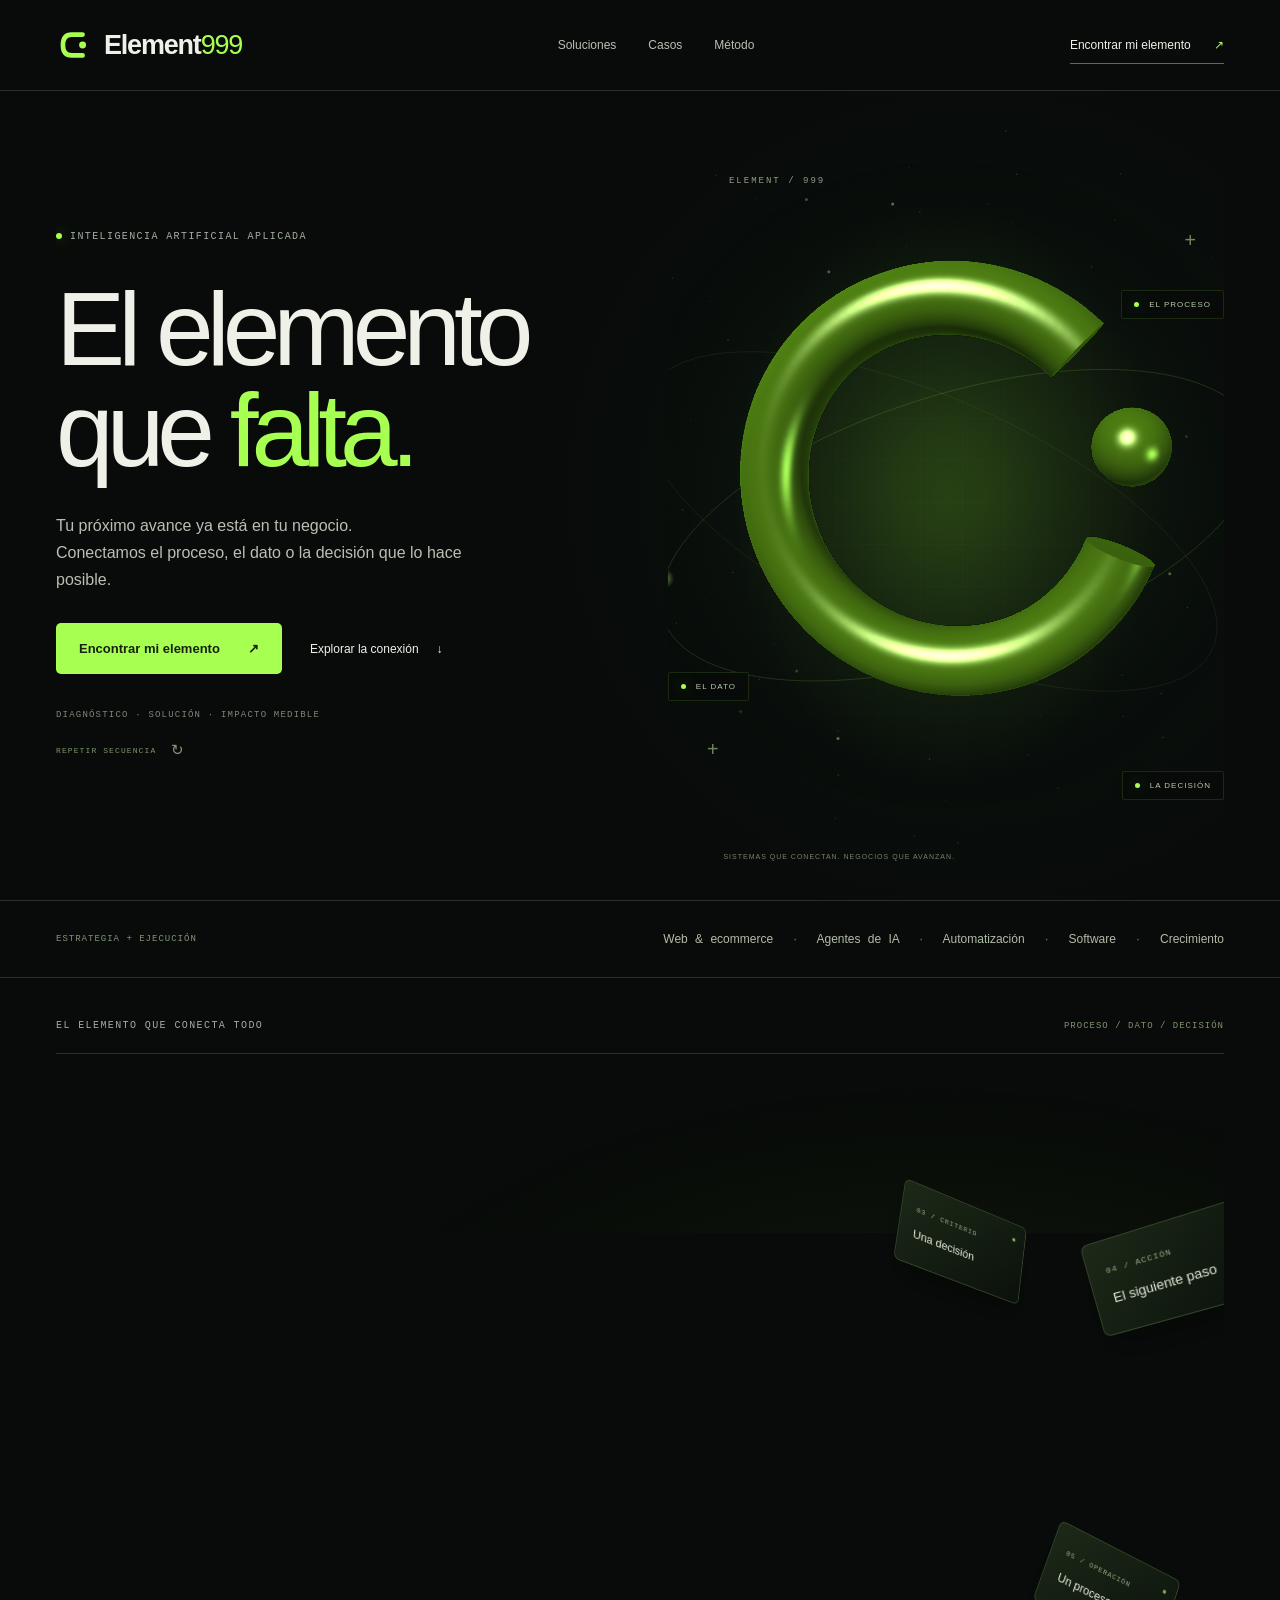
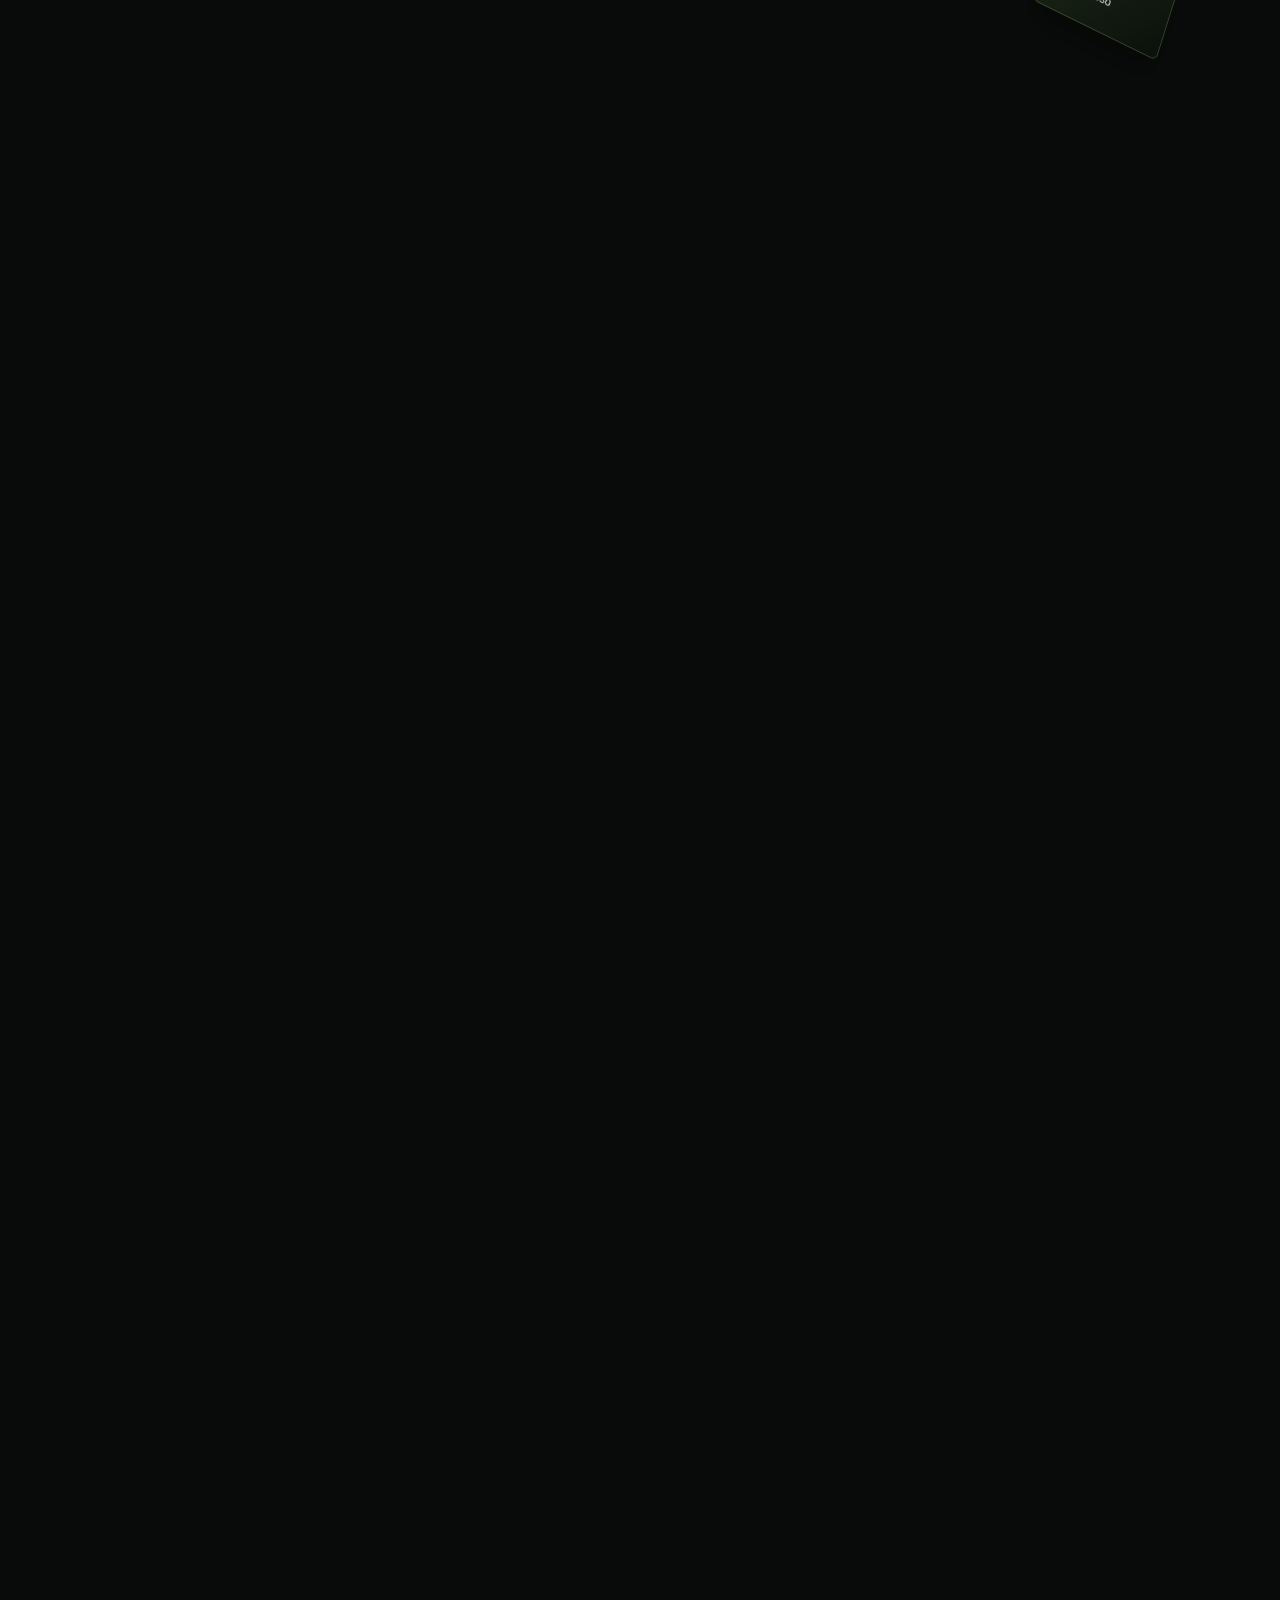
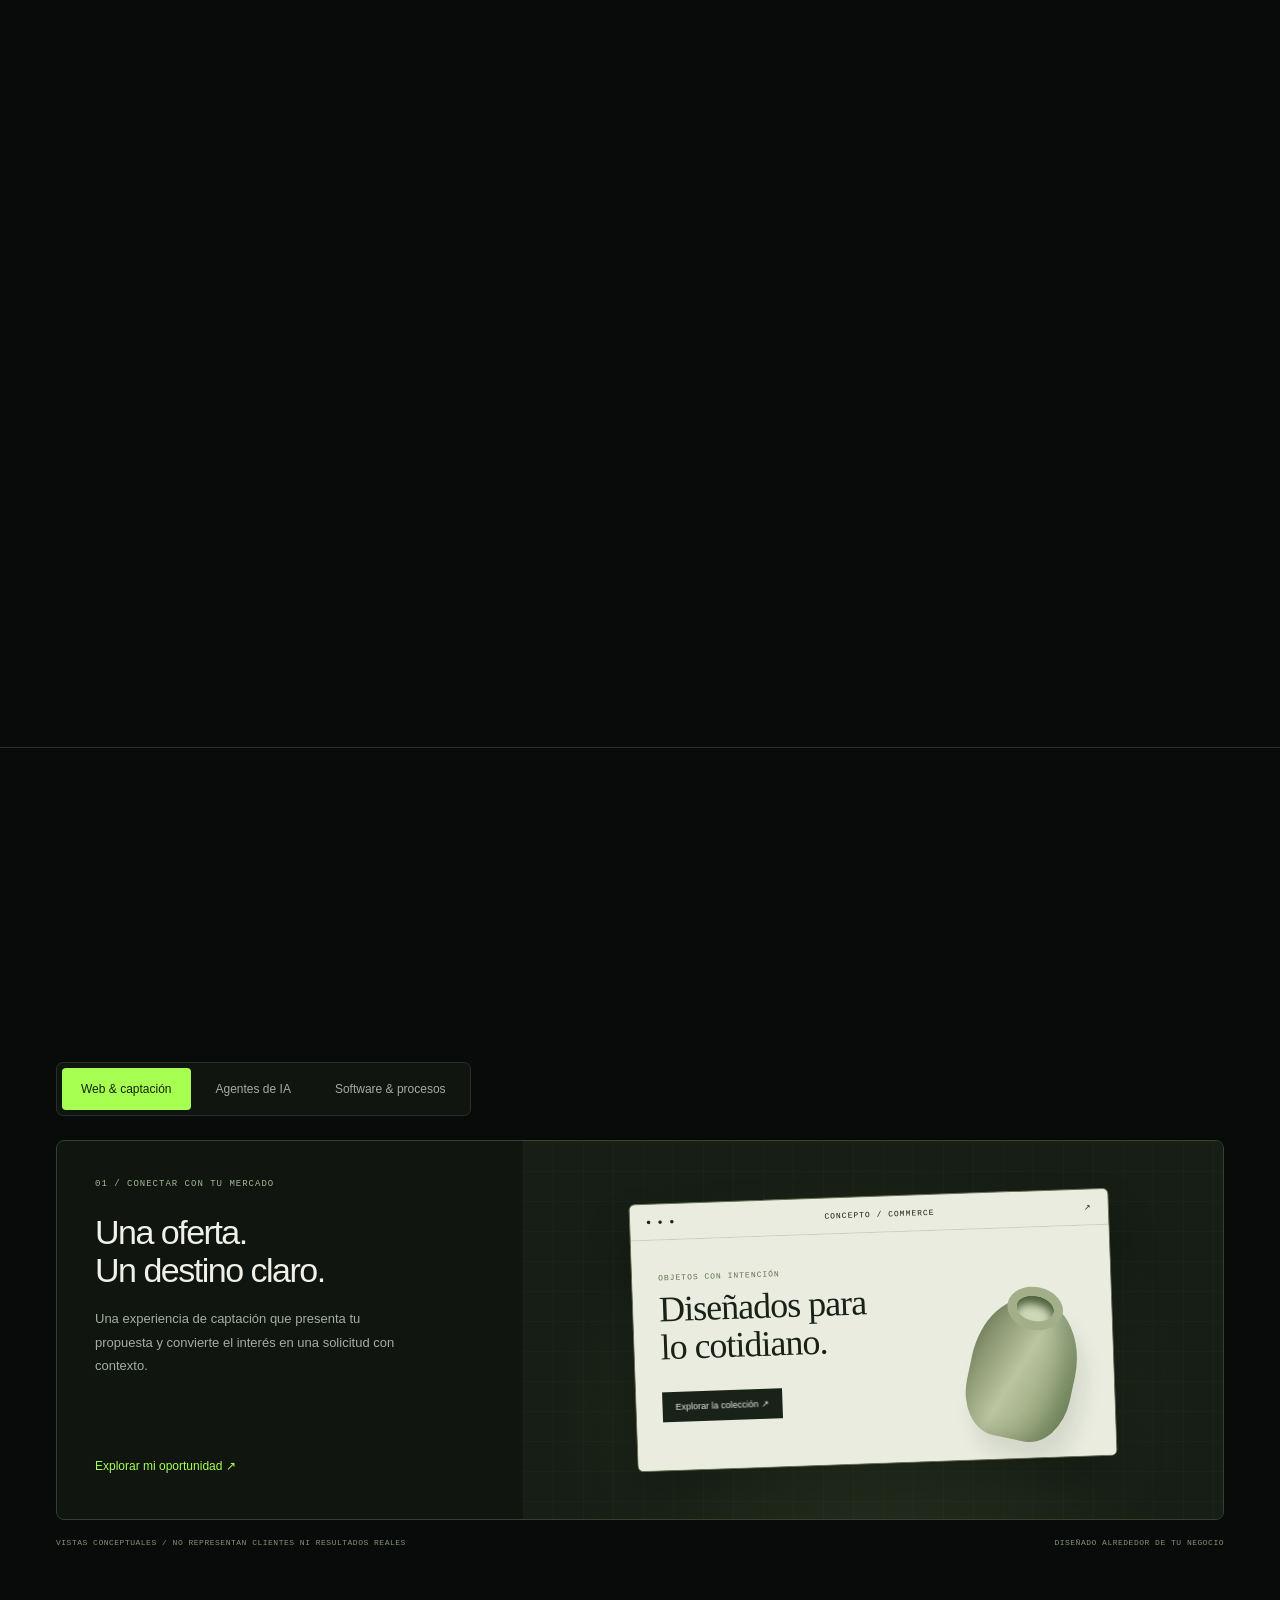
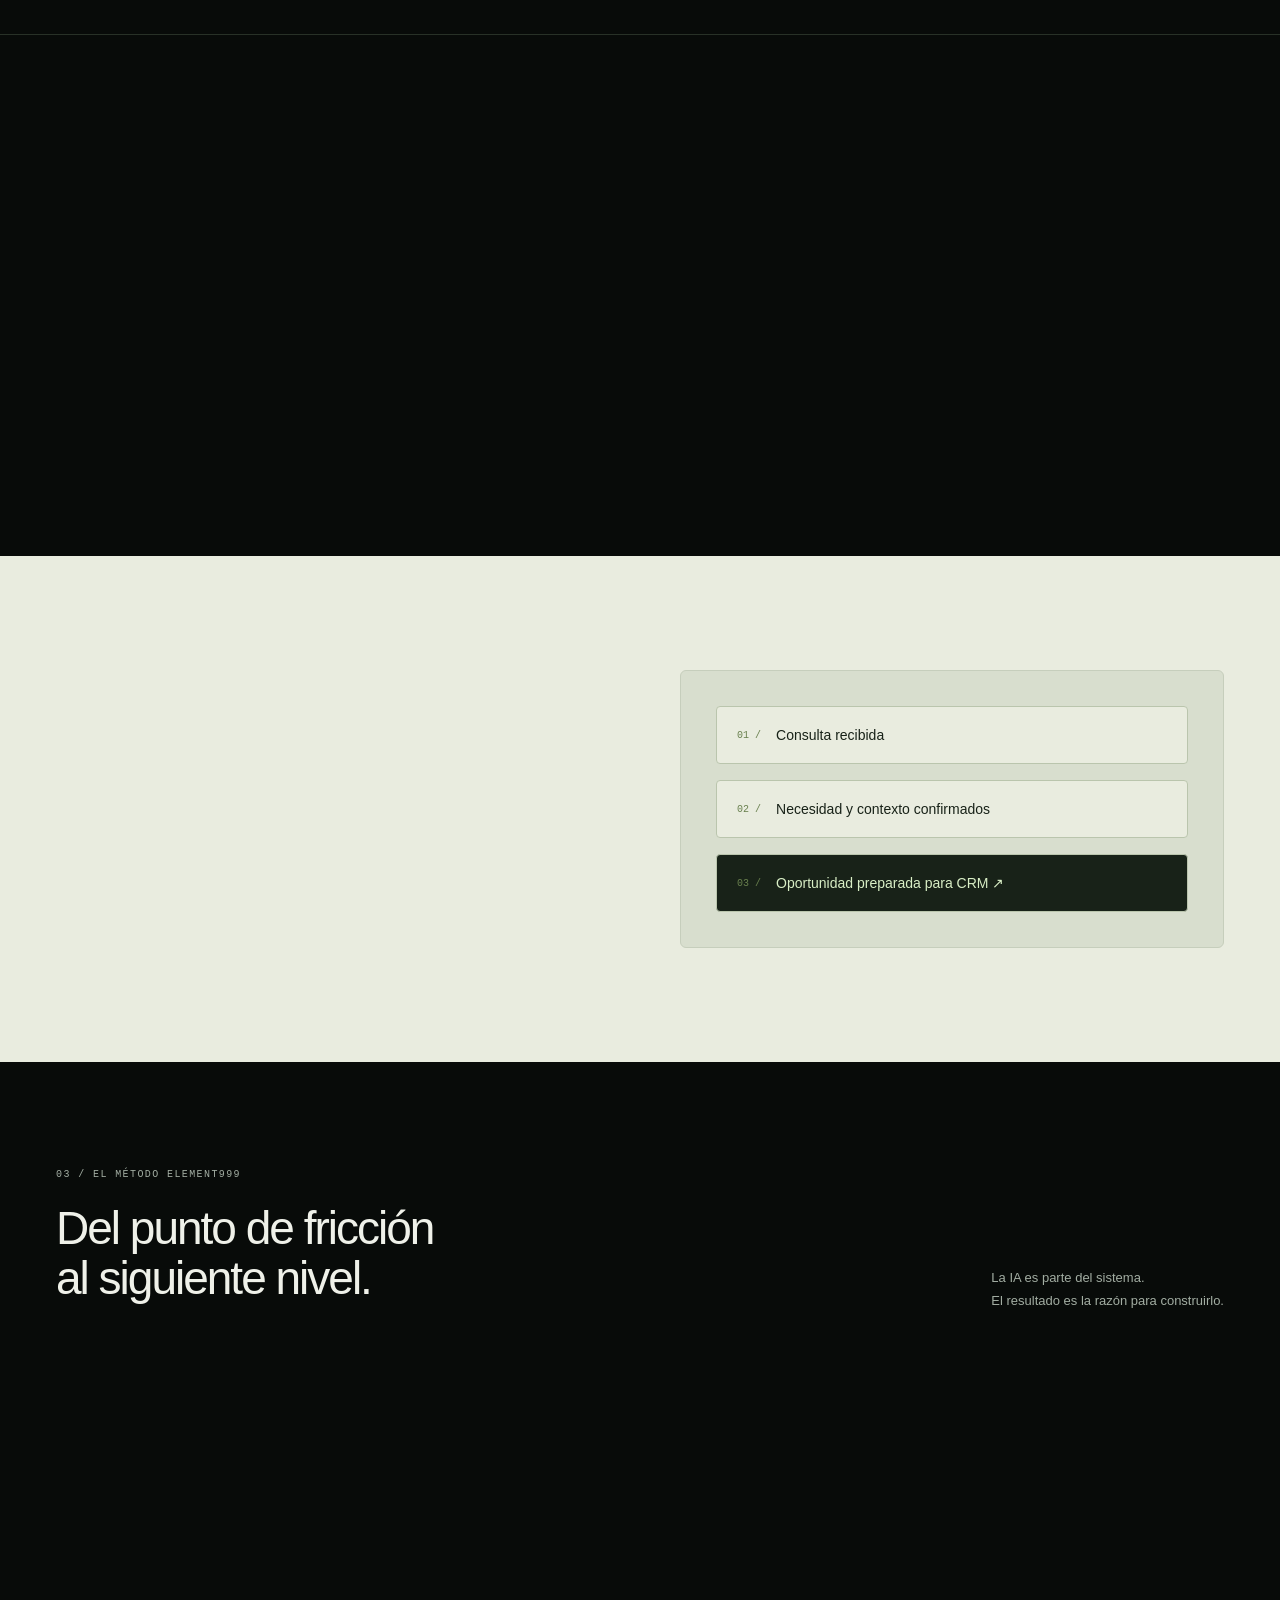
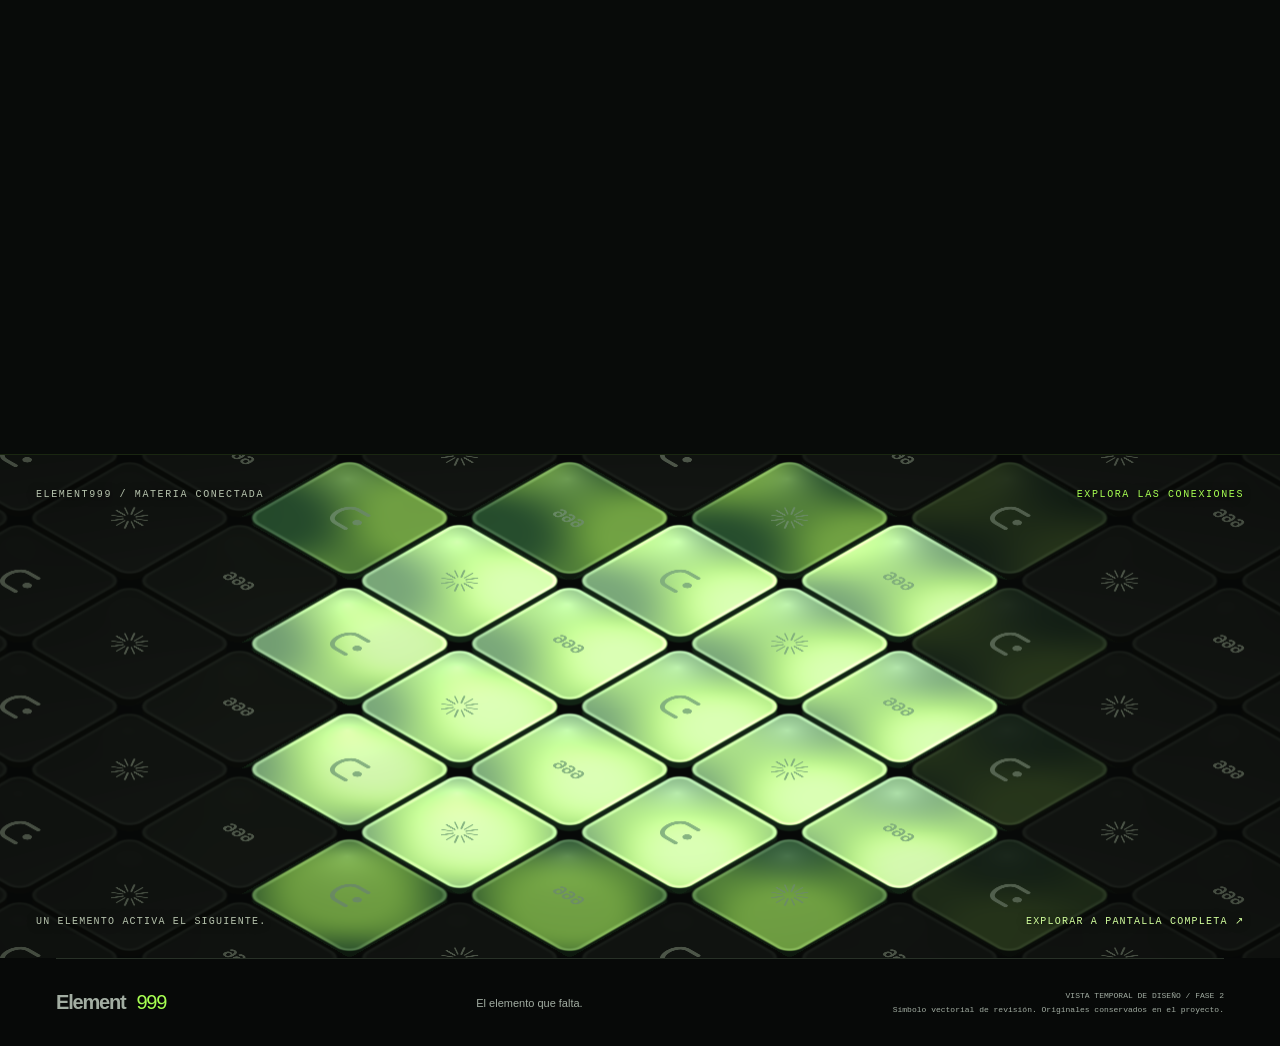
==== commit 22f8f84b: "Place interactive tiles in the website footer" ====
--- a/index.html
+++ b/index.html
@@ -3,7 +3,7 @@
 <header class="header"><a class="brand" href="#inicio" aria-label="Element999 inicio"><svg aria-hidden="true" viewBox="0 0 64 64"><path d="M46 14H27c-10 0-15 6-15 18s5 18 15 18h19" fill="none" stroke="#a7ff52" stroke-width="8" stroke-linecap="round"/><circle cx="46" cy="32" r="6" fill="#a7ff52"/></svg><span>Element<b>999</b></span></a><nav id="main-nav" aria-label="Navegación principal"><a href="#soluciones">Soluciones</a><a href="#casos">Casos</a><a href="#metodo">Método</a></nav><a class="header-cta" href="#diagnostico">Encontrar mi elemento <span aria-hidden="true">↗</span></a><button id="menu" class="menu-toggle" aria-label="Abrir menú" aria-controls="main-nav" aria-expanded="false">☰</button></header>
 <main id="main" tabindex="-1"><section id="inicio" class="hero wrap" aria-labelledby="hero-title"><div class="hero-copy"><p class="eyebrow"><span class="dot"></span>INTELIGENCIA ARTIFICIAL APLICADA</p><h1 id="hero-title"><span class="hero-line"><span>El elemento</span></span><span class="hero-line"><span>que <em>falta.</em></span></span></h1><p class="hero-description">Tu próximo avance ya está en tu negocio.<br>Conectamos el proceso, el dato o la decisión que lo hace posible.</p><div class="hero-actions"><a class="button primary" href="#diagnostico">Encontrar mi elemento <span aria-hidden="true">↗</span></a><a class="text-link" href="#conexion">Explorar la conexión <span aria-hidden="true">↓</span></a></div><p class="hero-footnote">DIAGNÓSTICO · SOLUCIÓN · IMPACTO MEDIBLE</p><button class="replay-sequence" type="button" aria-label="Repetir secuencia de apertura">REPETIR SECUENCIA <span aria-hidden="true">↻</span></button></div><div class="element-scene" role="img" aria-label="Proceso, dato y decisión conectados por Element999"><canvas id="element-canvas" aria-hidden="true"></canvas><div class="scene-grid"></div><div class="orbit"></div><div class="orbit orbit-two"></div><div class="orbit orbit-three"></div><span class="scene-caption">ELEMENT / 999</span><span class="scene-cross cross-one">+</span><span class="scene-cross cross-two">+</span><div class="core"><svg viewBox="0 0 400 400" aria-hidden="true"><defs><linearGradient id="energy" x1="0" y1="0" x2="1" y2="1"><stop stop-color="#d8ffab"/><stop offset=".45" stop-color="#86eb30"/><stop offset=".7" stop-color="#c8ff8e"/><stop offset="1" stop-color="#78ce30"/></linearGradient><radialGradient id="core-light"><stop stop-color="#315515" stop-opacity=".5"/><stop offset="1" stop-color="#080b09" stop-opacity="0"/></radialGradient></defs><circle cx="200" cy="200" r="184" fill="url(#core-light)"/><circle cx="200" cy="200" r="171" fill="none" stroke="#a7ff52" stroke-opacity=".14"/><path d="M281 100H177c-55 0-79 31-79 100s24 100 79 100h104" fill="none" stroke="#243f15" stroke-width="43" stroke-linecap="round"/><path d="M281 100H177c-55 0-79 31-79 100s24 100 79 100h104" fill="none" stroke="url(#energy)" stroke-width="28" stroke-linecap="round"/><path d="M281 92H177c-60 0-87 34-87 108s27 108 87 108h104" fill="none" stroke="#efffcf" stroke-opacity=".6" stroke-width="2" stroke-linecap="round"/><circle cx="280" cy="184" r="29" fill="url(#energy)"/><circle cx="274" cy="176" r="15" fill="#ddffb0" fill-opacity=".35"/><text x="201" y="257" fill="#a7ff52" font-family="Arial,Helvetica,sans-serif" font-size="52" font-weight="700" letter-spacing="2">999</text></svg><span class="core-coordinate">PROCESO / DATO / DECISIÓN</span></div><span class="scene-node node-process"><i></i>EL PROCESO</span><span class="scene-node node-data"><i></i>EL DATO</span><span class="scene-node node-decision"><i></i>LA DECISIÓN</span><span class="scene-bottom">SISTEMAS QUE CONECTAN. NEGOCIOS QUE AVANZAN.</span></div></section>
 <div class="capability-strip"><div class="strip-inner wrap"><span>ESTRATEGIA + EJECUCIÓN</span><p>Web & ecommerce <b>·</b> Agentes de IA <b>·</b> Automatización <b>·</b> Software <b>·</b> Crecimiento</p></div></div>
-<section id="materia" data-isometric class="isometric-field" tabindex="0" role="region" aria-label="Baldosas isométricas de Element999: mueve el cursor, toca o usa las flechas para iluminar las conexiones."><canvas aria-hidden="true"></canvas><div class="isometric-caption"><span>ELEMENT999 / MATERIA CONECTADA</span><span class="isometric-instruction">EXPLORA LAS CONEXIONES</span></div><div class="isometric-footer"><span>UN ELEMENTO ACTIVA EL SIGUIENTE.</span><a href="laboratorio/">EXPLORAR A PANTALLA COMPLETA ↗</a></div></section>
+
 <section id="conexion" class="connection-story is-static" aria-labelledby="connection-title"><div class="connection-stage wrap"><div class="connection-header"><p id="connection-title" class="eyebrow">EL ELEMENTO QUE CONECTA TODO</p><span>PROCESO / DATO / DECISIÓN</span></div><div class="connection-copy"><article class="connection-chapter is-current" data-chapter="0"><p class="eyebrow">01 / LA FRICCIÓN</p><h2>Todo existe.<br>Nada <em>conecta.</em></h2><p>Consultas en un sitio. Datos en otro. Decisiones que dependen de unir las piezas a mano.</p></article><article class="connection-chapter" data-chapter="1"><p class="eyebrow">02 / LA CONEXIÓN</p><h2>Encontramos<br>el punto de <em>unión.</em></h2><p>Diseñamos la conexión entre lo que sabes, lo que haces y lo que necesitas resolver.</p></article><article class="connection-chapter" data-chapter="2"><p class="eyebrow">03 / EL SISTEMA</p><h2>Ahora,<br>todo <em>avanza.</em></h2><p>Un sistema con contexto, un siguiente paso claro y una entrega que se puede comprobar.</p><a class="text-link" href="#diagnostico">Encontrar mi elemento ↗</a></article></div><div class="assembly-stage" role="img" aria-label="Seis piezas de información y trabajo se conectan alrededor de Element999"><div class="assembly-grid"></div><div class="assembly-orbit"></div><svg class="assembly-lines" viewBox="0 0 600 500" preserveAspectRatio="none" aria-hidden="true"><g class="wire"><path d="M105 150H185Q210 150 210 175V225Q210 250 235 250H300"/><path d="M105 350H185Q210 350 210 325V275Q210 250 235 250H300"/><path d="M300 75V250"/><path d="M495 150H415Q390 150 390 175V225Q390 250 365 250H300"/><path d="M495 350H415Q390 350 390 325V275Q390 250 365 250H300"/><path d="M300 425V250"/></g><g class="packet"><path d="M105 150H185Q210 150 210 175V225Q210 250 235 250H300"/><path d="M495 350H415Q390 350 390 325V275Q390 250 365 250H300"/><path d="M300 75V250"/></g></svg><div class="assembly-hub"><div class="hub-ring"></div><svg viewBox="0 0 64 64" aria-hidden="true"><path d="M45 14H27c-10 0-15 6-15 18s5 18 15 18h18" fill="none" stroke="#a7ff52" stroke-width="7" stroke-linecap="round"/><circle cx="45" cy="32" r="5" fill="#a7ff52"/></svg></div><div class="assembly-card"><span>01 / ENTRADA</span><strong>Una consulta</strong></div><div class="assembly-card"><span>02 / CONTEXTO</span><strong>Los datos</strong></div><div class="assembly-card"><span>03 / CRITERIO</span><strong>Una decisión</strong></div><div class="assembly-card"><span>04 / ACCIÓN</span><strong>El siguiente paso</strong></div><div class="assembly-card"><span>05 / OPERACIÓN</span><strong>Un proceso</strong></div><div class="assembly-card"><span>06 / EVIDENCIA</span><strong>Una entrega</strong></div><p class="assembly-result">PIEZAS CONECTADAS / POSIBILIDADES ABIERTAS</p></div><div class="connection-footer"><span class="chapter-index">01 / 03</span><div class="story-track"></div><span>DESPLÁZATE PARA CONECTAR</span><div class="chapter-buttons" aria-label="Etapas de la conexión"><button type="button" data-chapter-target="0" aria-label="Ver la fricción" aria-current="step">01</button><button type="button" data-chapter-target="1" aria-label="Ver la conexión">02</button><button type="button" data-chapter-target="2" aria-label="Ver el sistema">03</button></div></div></div></section>
       <section class="studio-section" aria-labelledby="studio-title"><div class="wrap">
         <div class="studio-heading"><div><p class="eyebrow">POSIBILIDADES / INTELIGENCIA EN ACCIÓN</p><h2 id="studio-title">Ideas que se convierten<br>en <em>algo que funciona.</em></h2></div><p>Una presencia que capta. Un agente que entiende. Un proceso que avanza. Explora cómo puede tomar forma tu siguiente elemento.</p></div>
@@ -18,6 +18,6 @@
 <section id="casos" class="case-section"><div class="wrap case-layout"><div class="case-copy"><p class="eyebrow">02 / DEMOSTRACIÓN CONCEPTUAL</p><h2>De una consulta<br>a una oportunidad.</h2><p>Así puede conectarse la atención de una tienda con su proceso comercial. Un recorrido de ejemplo para explorar lo que construiríamos.</p><a class="button" href="#diagnostico" data-service="agent">Explorar mi solución ↗</a><p class="case-disclaimer">Ejemplo de diseño. No representa un cliente ni resultados reales.</p></div><div class="case-diagram" aria-label="Ejemplo de un flujo conectado"><div><span>01 /</span> Consulta recibida</div><div><span>02 /</span> Necesidad y contexto confirmados</div><div><span>03 /</span> Oportunidad preparada para CRM ↗</div></div></div></section>
 <section id="metodo" class="method section wrap"><div class="method-top"><div><p class="eyebrow">03 / EL MÉTODO ELEMENT999</p><h2>Del punto de fricción<br>al siguiente nivel.</h2></div><p>La IA es parte del sistema.<br>El resultado es la razón para construirlo.</p></div><div class="method-steps"><article><span>01 / ENCONTRAR</span><h3>Entender primero.</h3><p>Identificamos la fricción, el contexto y la oportunidad que merece resolverse.</p></article><article><span>02 / CONECTAR</span><h3>Construir con criterio.</h3><p>Unimos herramientas, datos y procesos alrededor de un alcance definido.</p></article><article><span>03 / COMPROBAR</span><h3>Medir el cambio.</h3><p>Validamos la entrega y observamos qué mejora y qué necesita evolucionar.</p></article></div></section>
 <section class="closing wrap"><p class="eyebrow">EL SIGUIENTE PASO EMPIEZA CON UNA NECESIDAD.</p><h2>Tu negocio tiene<br>un siguiente elemento.</h2><a class="button primary" href="#diagnostico">Vamos a encontrarlo ↗</a><span class="closing-symbol" aria-hidden="true">↗</span></section></main>
-<footer class="footer wrap"><a class="brand" href="#inicio">Element<b>999</b></a><span>El elemento que falta.</span><small>VISTA TEMPORAL DE DISEÑO / FASE 2<br>Símbolo vectorial de revisión. Originales conservados en el proyecto.</small></footer>
+<footer class="site-footer"><div id="materia" data-isometric class="isometric-field footer-materia" tabindex="0" role="region" aria-label="Baldosas isométricas de Element999: mueve el cursor, toca o usa las flechas para iluminar las conexiones."><canvas aria-hidden="true"></canvas><div class="isometric-caption"><span>ELEMENT999 / MATERIA CONECTADA</span><span class="isometric-instruction">EXPLORA LAS CONEXIONES</span></div><div class="isometric-footer"><span>UN ELEMENTO ACTIVA EL SIGUIENTE.</span><a href="laboratorio/">EXPLORAR A PANTALLA COMPLETA ↗</a></div></div><div class="footer wrap"><a class="brand" href="#inicio">Element<b>999</b></a><span>El elemento que falta.</span><small>VISTA TEMPORAL DE DISEÑO / FASE 2<br>Símbolo vectorial de revisión. Originales conservados en el proyecto.</small></div></footer>
 <dialog id="diagnosis" aria-labelledby="diagnosis-title"><div class="dialog-body"><div class="dialog-head"><span class="eyebrow">ELEMENT999 / DIAGNÓSTICO</span><button id="close-diagnosis" class="close" aria-label="Cerrar diagnóstico">×</button></div><div id="form-body"><h2 id="diagnosis-title">Primero, la necesidad.</h2><p class="form-intro">No hace falta que sepas qué tecnología necesitas. Empecemos por lo que quieres cambiar.</p><p class="fineprint">Demostración guiada. Sin agente conectado ni envío de datos.</p><p id="step-label" class="step-label">PASO 01 / 03</p><form id="diagnosis-form" method="dialog"><fieldset data-step="1"><legend>¿Dónde está el siguiente avance?</legend><div class="choice-list"><label class="choice"><input type="radio" name="service" value="landing" required><span>Captar oportunidades<small>Una landing para una oferta concreta.</small></span></label><label class="choice"><input type="radio" name="service" value="agent"><span>Atender y conectar<small>Un agente web conectado a tu CRM.</small></span></label><label class="choice"><input type="radio" name="service" value="custom"><span>Construir algo a medida<small>Ecommerce, software u otro reto.</small></span></label></div><label class="field">¿Qué te gustaría cambiar?<textarea name="need" minlength="12" maxlength="1200" required placeholder="Por ejemplo: recibimos consultas y el seguimiento se hace a mano." rows="3"></textarea></label><p class="fineprint">Al menos 12 caracteres. Evita datos personales o confidenciales.</p></fieldset><fieldset data-step="2" hidden><legend>Un poco de contexto.</legend><label class="field">Tu empresa o tipo de negocio<input name="business" required maxlength="160" placeholder="Por ejemplo: tienda de decoración online"></label><label class="field">Herramientas e integraciones actuales<input name="tools" required maxlength="240" placeholder="Puedes indicar que todavía no están definidas."></label><label class="field">¿Está validada la integración principal?<select name="validated" required><option value="">Selecciona una opción</option><option value="yes">Sí, está validada para este alcance</option><option value="unknown">No / todavía no lo sé</option></select></label><div class="checks"><label id="language"><input type="checkbox" name="language">Segundo idioma con traducción aportada</label><label><input type="checkbox" name="extra">Una integración adicional ya validada</label><label><input type="checkbox" name="urgent">Necesito una entrega urgente</label><label><input type="checkbox" name="review">Hay migraciones, APIs sin validar o alcance abierto</label></div></fieldset><fieldset data-step="3" hidden><legend>Esto es lo que entendemos.</legend><dl id="confirmation" class="summary"></dl><label class="choice"><input name="confirmed" type="checkbox" required><span>Confirmo que este resumen refleja mi necesidad.</span></label><p class="fineprint">Puedes volver atrás para corregirlo. La estimación no reserva agenda.</p></fieldset><p id="error" class="error" role="alert"></p><div class="form-actions"><button type="button" id="back" class="button secondary" hidden>← Atrás</button><button type="submit" id="next" class="button primary">Continuar ↗</button></div></form></div><section id="result" hidden aria-labelledby="result-title"><p class="eyebrow">TU SIGUIENTE ELEMENTO</p><h2 id="result-title">Una dirección.<br>Un punto de partida.</h2><dl id="result-summary" class="summary"></dl><div class="quote"><p class="eyebrow">INVERSIÓN PRELIMINAR</p><p id="price" class="quote-price"></p><p id="quote-note"></p><p id="quote-details"></p><button id="download" class="button primary">Descargar resumen ↓</button></div><p class="fineprint">Demostración local. Sin envío de propuesta, contratación ni reserva. Los costes externos y el alcance final se confirman por separado.</p><button id="restart" class="text-link">Empezar de nuevo ↗</button></section></div></dialog>
 <script type="module" data-critical src="preview.mjs"></script><script type="module" data-critical src="revision.mjs?v=3"></script><script type="module" data-critical src="motion.mjs?v=3"></script><script type="module" src="isometric/tiles.js"></script></body></html>
--- a/isometric/tiles.css
+++ b/isometric/tiles.css
@@ -9,3 +9,7 @@
 .isometric-field[data-tiles=fallback]:after{content:"";position:absolute;inset:-50%;background:repeating-linear-gradient(45deg,transparent 0 75px,#070908 76px 82px),repeating-linear-gradient(-45deg,transparent 0 75px,#070908 76px 82px);transform:scaleY(.57)}
 @media(max-width:600px){.isometric-field{height:65svh;min-height:410px}.isometric-caption{inset:22px 20px auto;font-size:8px;letter-spacing:1px}.isometric-footer{left:20px;right:20px;bottom:20px;font-size:8px;letter-spacing:.7px}.isometric-caption span{max-width:48%}}
 @media(prefers-reduced-motion:reduce){.isometric-instruction{visibility:hidden}}
+
+/* The responsive material forms the opening of the page footer. */
+.site-footer{background:#070908}.site-footer .footer-materia{height:clamp(360px,56svh,600px);min-height:360px;border-bottom:0}.site-footer>.footer{margin-bottom:0}
+@media(max-width:600px){.site-footer .footer-materia{height:52svh;min-height:350px}}
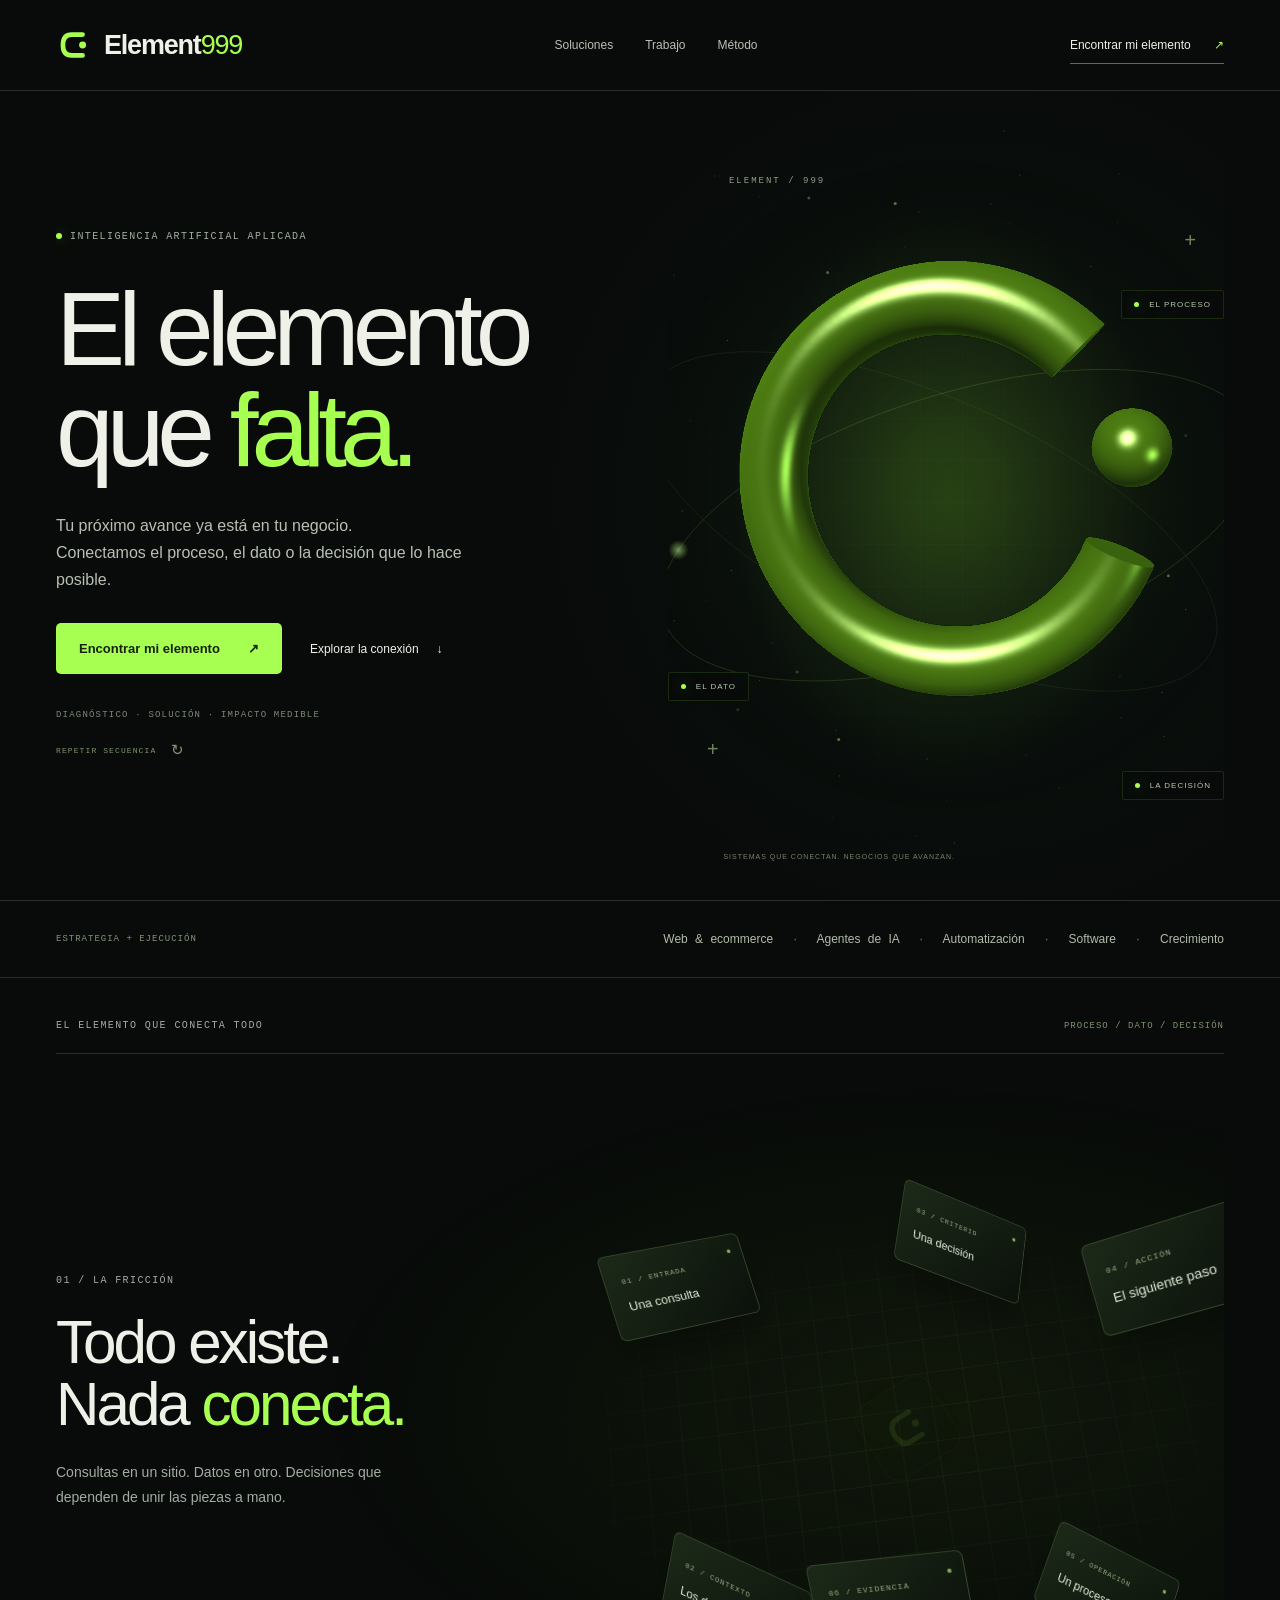
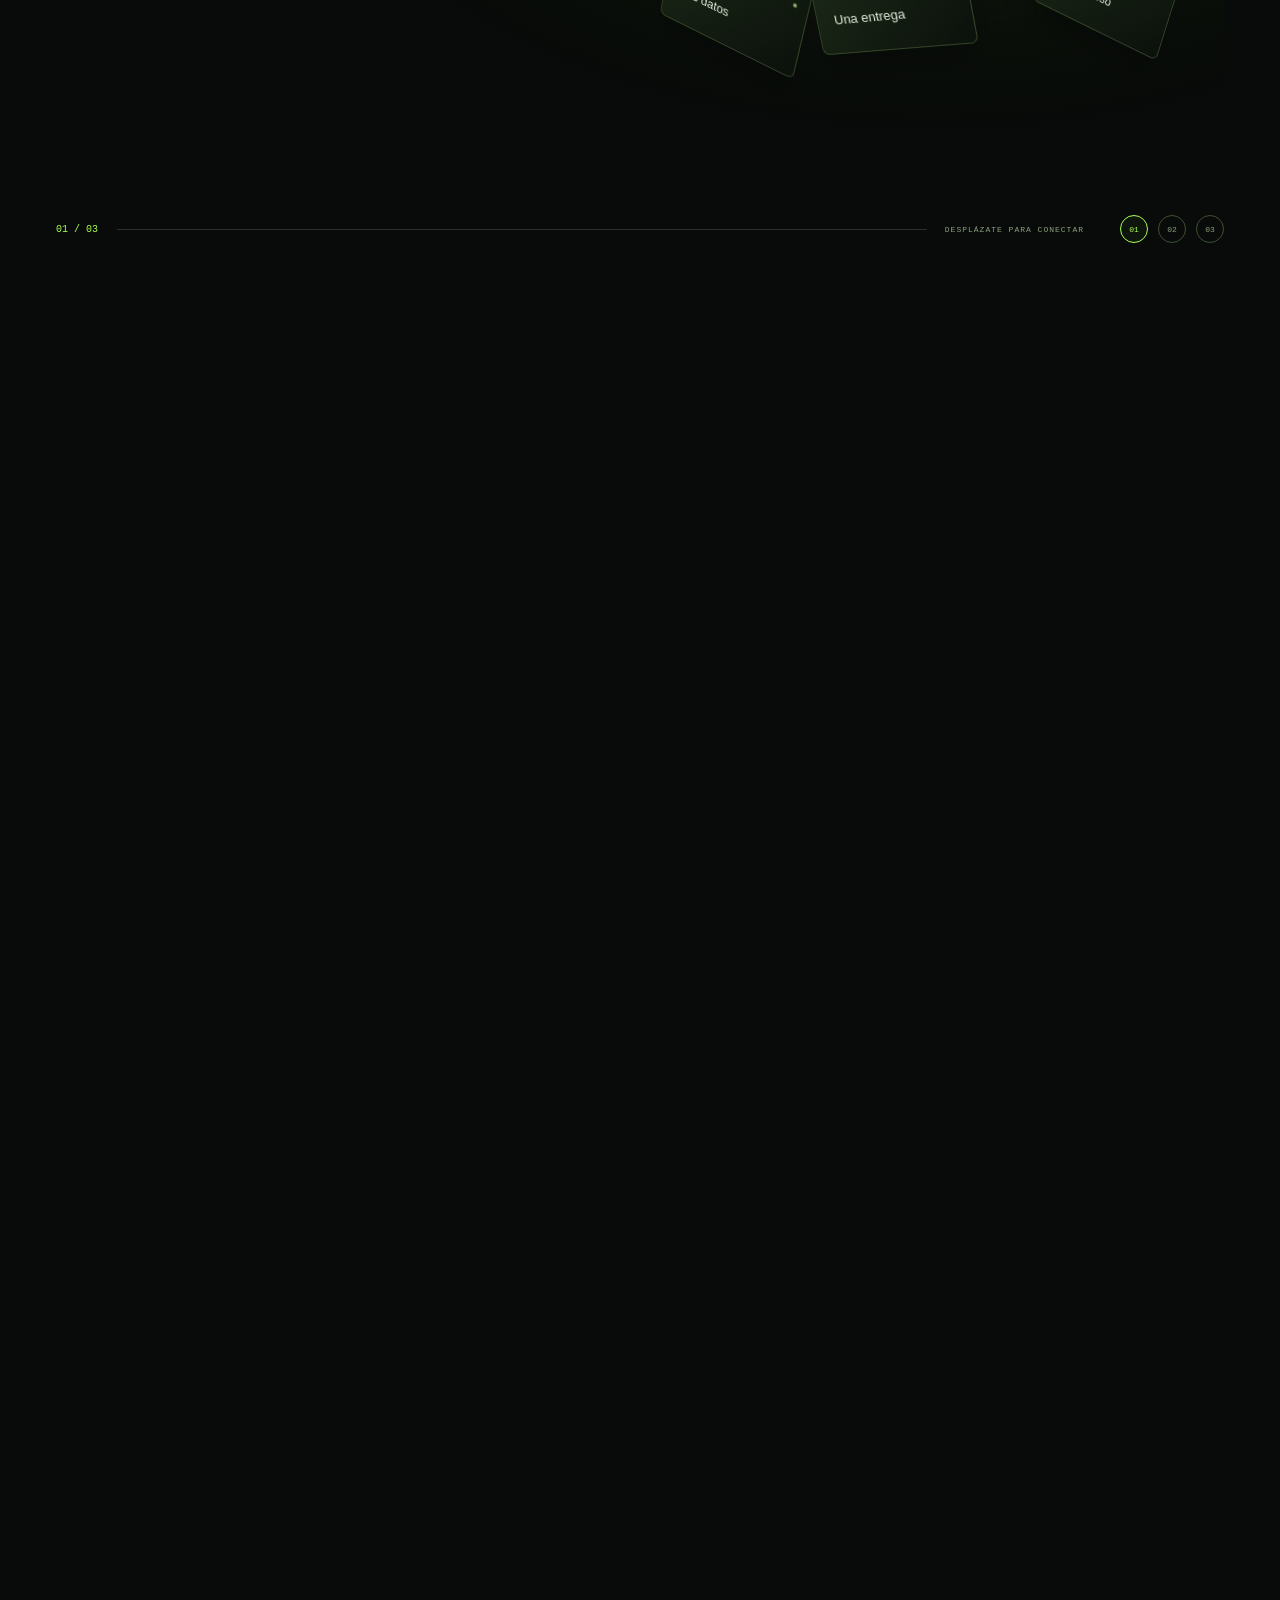
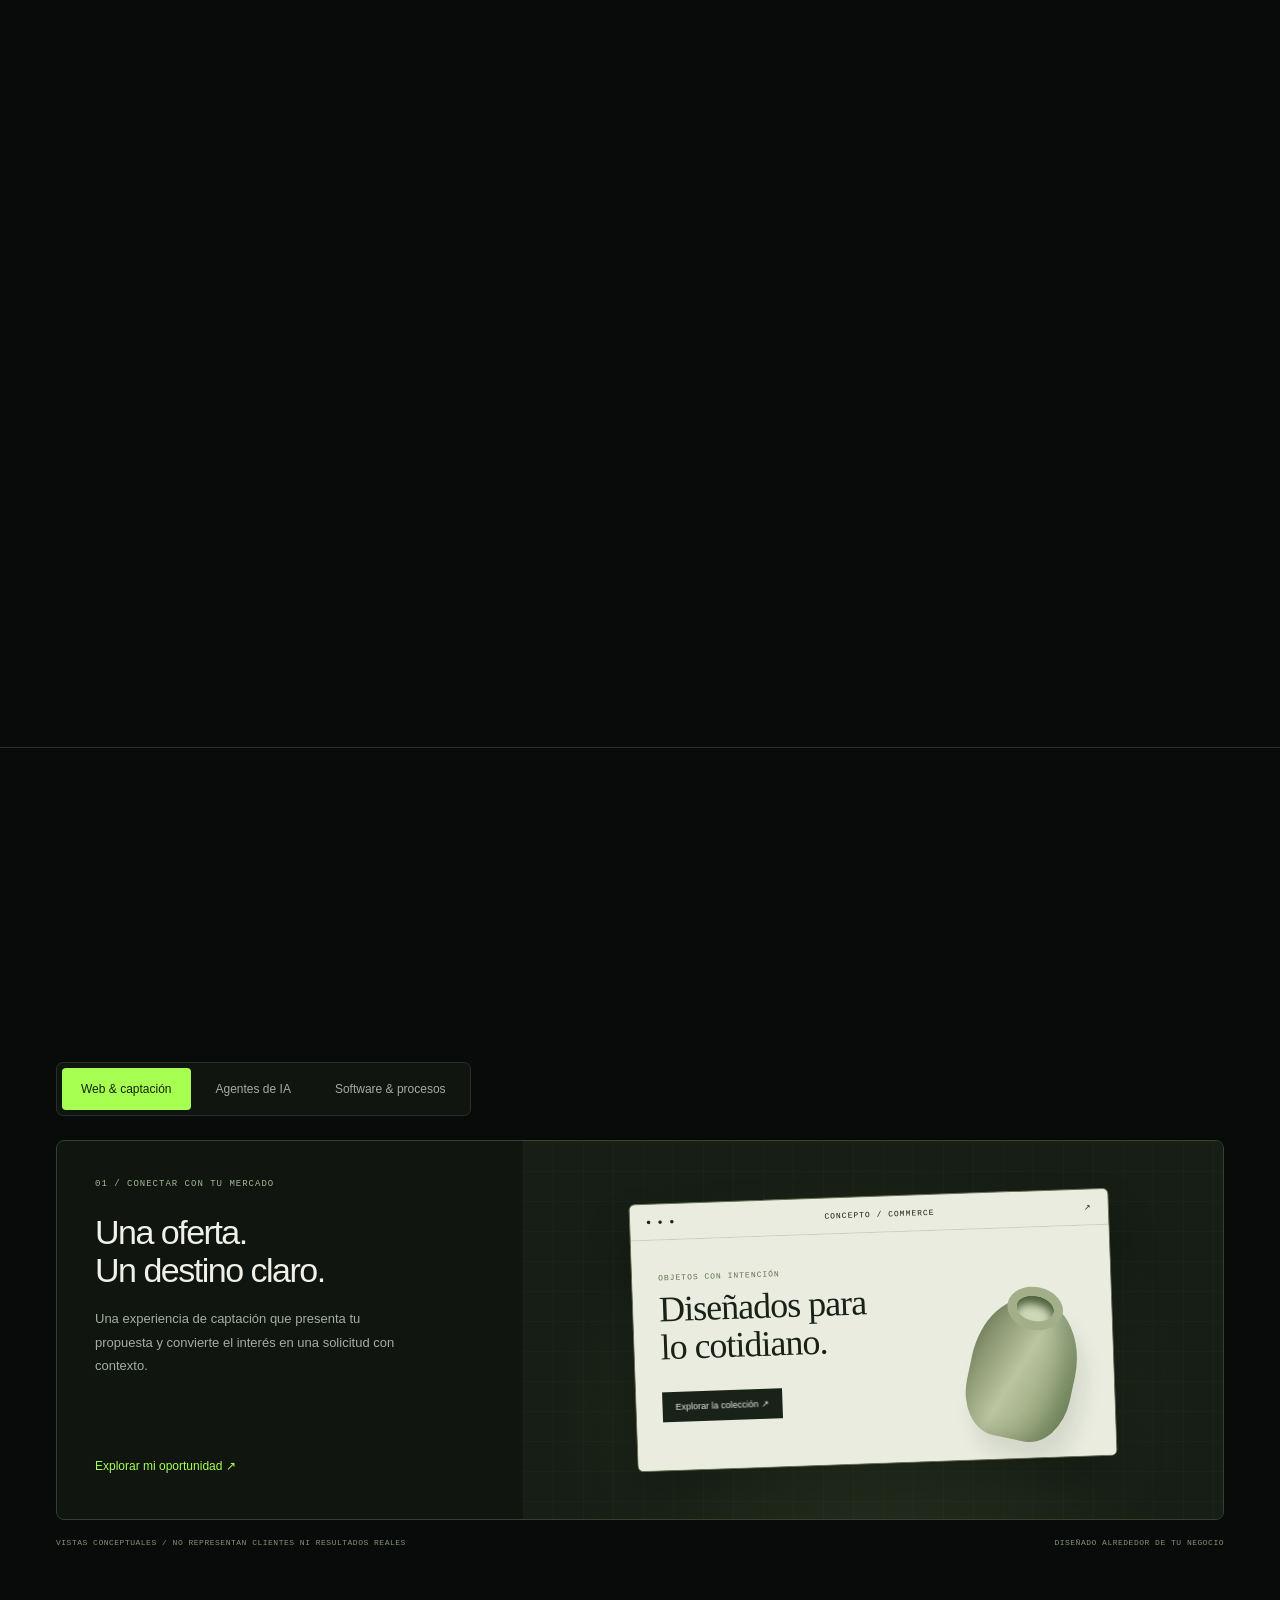
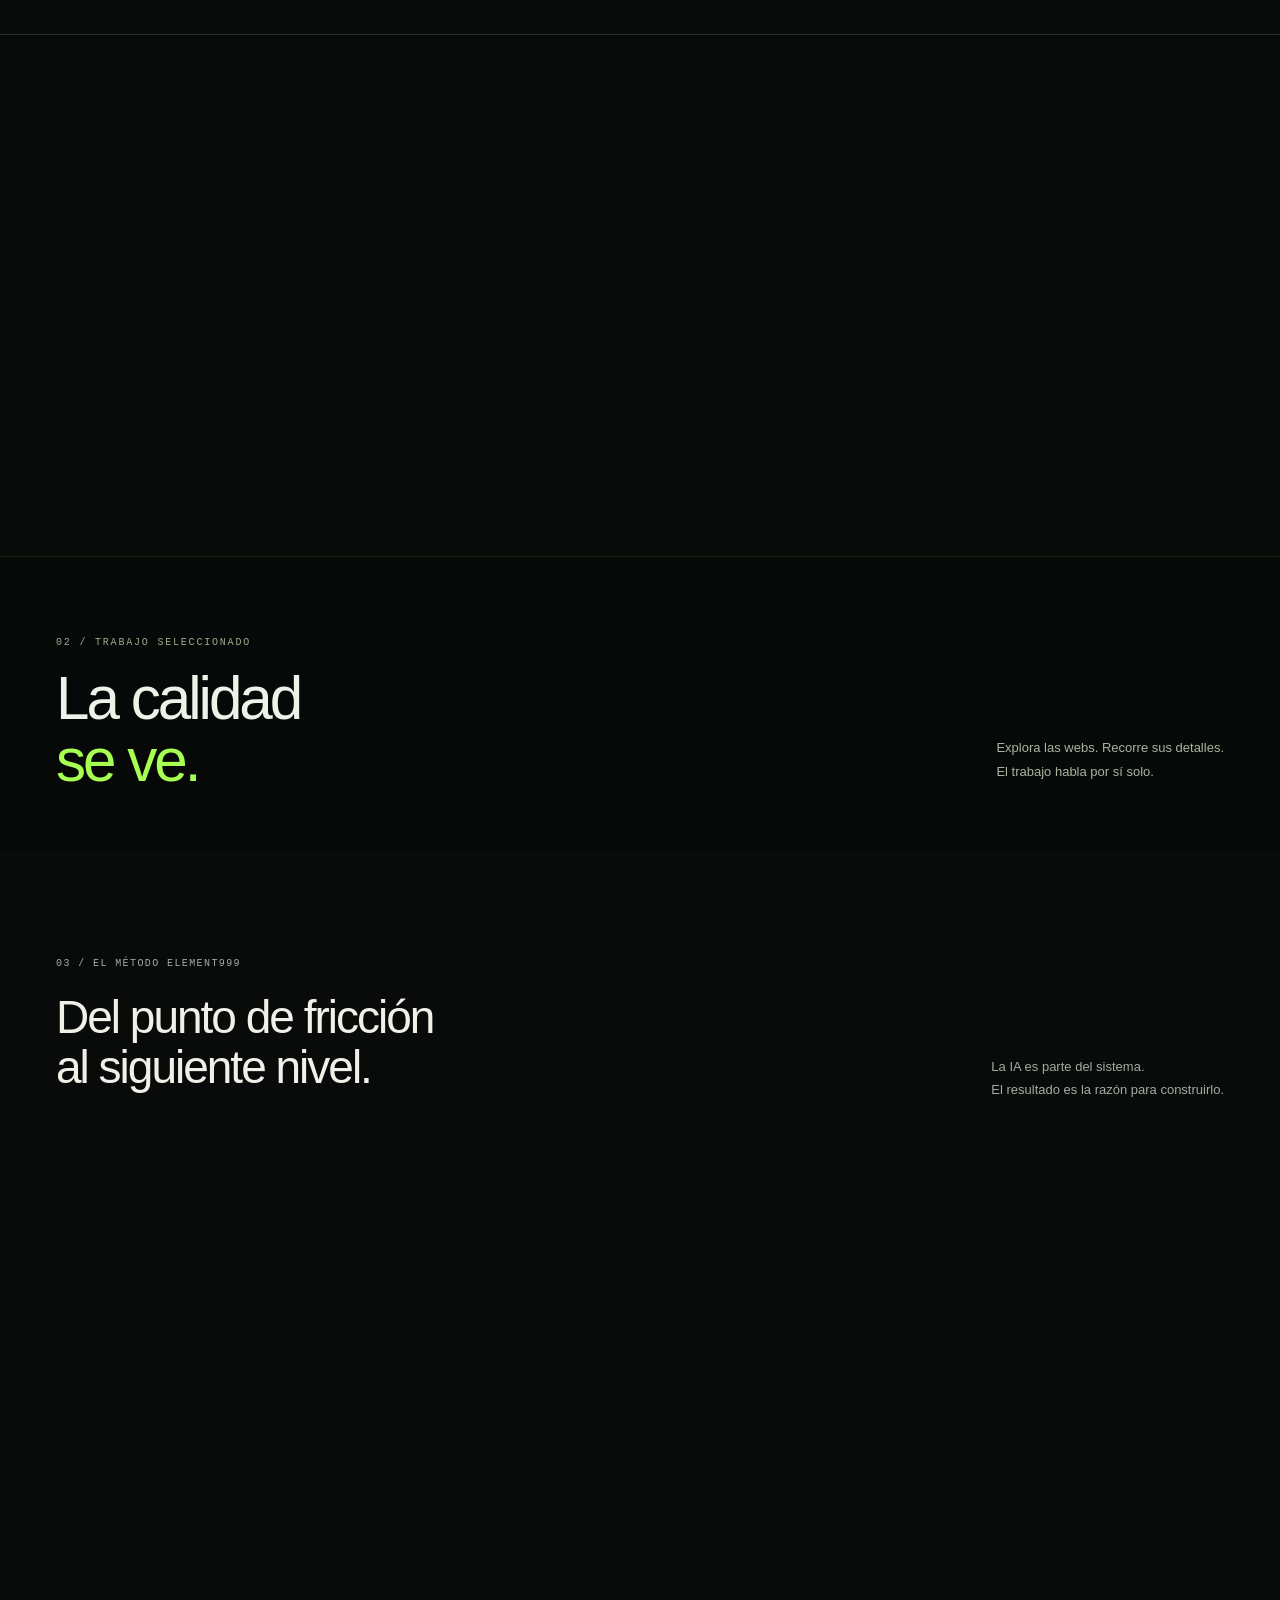
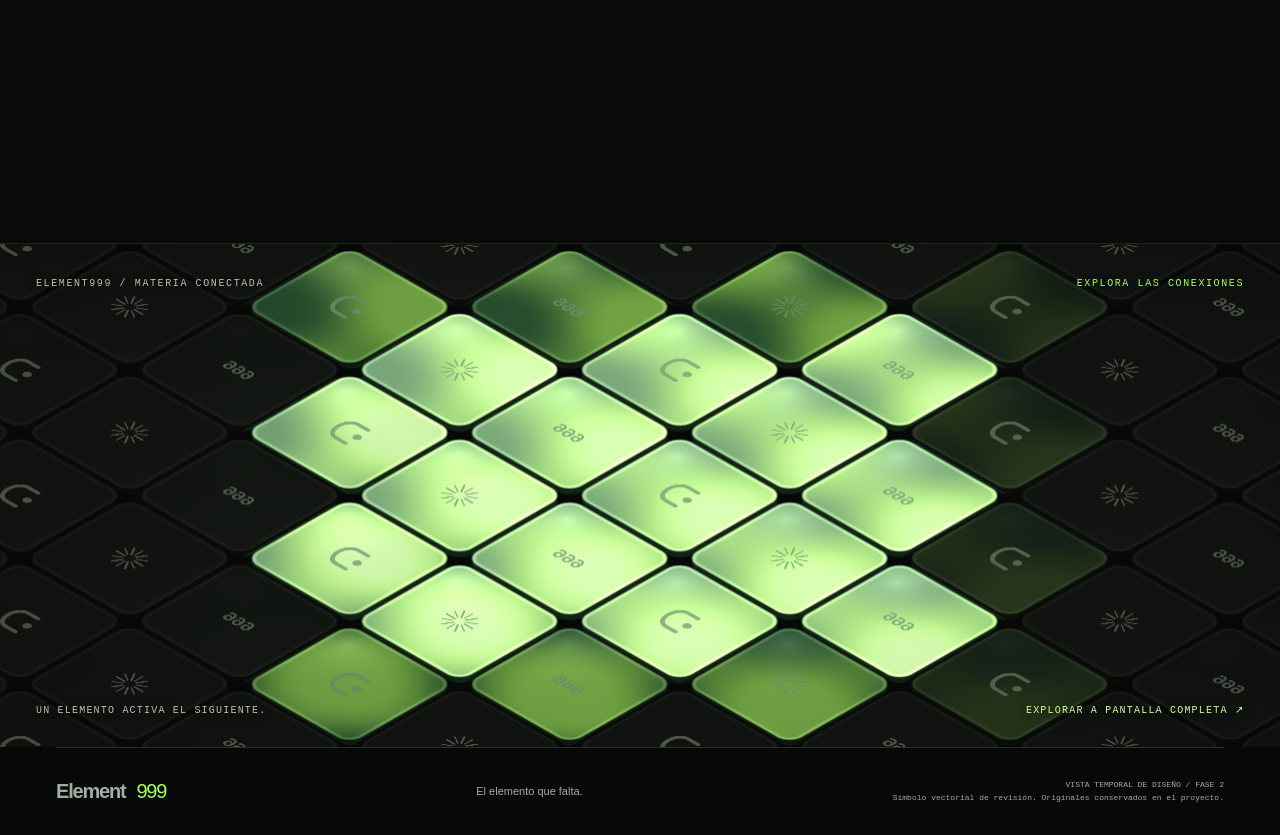
==== commit cd98d0cb: "Publish four-project curved portfolio in Element999" ====
--- a/index.html
+++ b/index.html
@@ -1,6 +1,6 @@
-<!doctype html><html lang="es"><head><meta charset="utf-8"><meta name="viewport" content="width=device-width,initial-scale=1"><meta name="theme-color" content="#080b09"><meta name="robots" content="noindex,nofollow"><title>Element999 — El elemento que falta</title><link rel="icon" href="favicon.svg" type="image/svg+xml"><link rel="stylesheet" href="preloader/preloader.css?v=1"><script>(function(){try{var p=new URLSearchParams(location.search),f=p.get('preloader');if(f!=='0'&&(f==='force'||f==='1'||sessionStorage.getItem('element999:fluid-preloader:v1')!=='seen'))document.documentElement.classList.add('preloader-pending');}catch(e){document.documentElement.classList.add('preloader-pending');}document.documentElement.dataset.preloaderWatchdog=String(setTimeout(function(){if(!document.getElementById('element999-preloader'))document.documentElement.classList.remove('preloader-pending');delete document.documentElement.dataset.preloaderWatchdog;},15000));})();</script><script type="module" src="preloader/Preloader.js?v=1"></script><link rel="stylesheet" href="base.css"><link rel="stylesheet" href="revision.css"><link rel="stylesheet" href="motion.css?v=3"><link rel="stylesheet" href="isometric/tiles.css"></head><body>
+<!doctype html><html lang="es"><head><meta charset="utf-8"><meta name="viewport" content="width=device-width,initial-scale=1"><meta name="theme-color" content="#080b09"><meta name="robots" content="noindex,nofollow"><title>Element999 — El elemento que falta</title><link rel="icon" href="favicon.svg" type="image/svg+xml"><link rel="stylesheet" href="preloader/preloader.css?v=1"><script>(function(){try{var p=new URLSearchParams(location.search),f=p.get('preloader');if(f!=='0'&&(f==='force'||f==='1'||sessionStorage.getItem('element999:fluid-preloader:v1')!=='seen'))document.documentElement.classList.add('preloader-pending');}catch(e){document.documentElement.classList.add('preloader-pending');}document.documentElement.dataset.preloaderWatchdog=String(setTimeout(function(){if(!document.getElementById('element999-preloader'))document.documentElement.classList.remove('preloader-pending');delete document.documentElement.dataset.preloaderWatchdog;},15000));})();</script><script type="module" src="preloader/Preloader.js?v=1"></script><link rel="stylesheet" href="base.css"><link rel="stylesheet" href="revision.css"><link rel="stylesheet" href="motion.css?v=3"><link rel="stylesheet" href="isometric/tiles.css"><link rel="stylesheet" href="showcase/showcase.css"></head><body>
 <a id="skip" class="skip" href="#main">Saltar al contenido</a>
-<header class="header"><a class="brand" href="#inicio" aria-label="Element999 inicio"><svg aria-hidden="true" viewBox="0 0 64 64"><path d="M46 14H27c-10 0-15 6-15 18s5 18 15 18h19" fill="none" stroke="#a7ff52" stroke-width="8" stroke-linecap="round"/><circle cx="46" cy="32" r="6" fill="#a7ff52"/></svg><span>Element<b>999</b></span></a><nav id="main-nav" aria-label="Navegación principal"><a href="#soluciones">Soluciones</a><a href="#casos">Casos</a><a href="#metodo">Método</a></nav><a class="header-cta" href="#diagnostico">Encontrar mi elemento <span aria-hidden="true">↗</span></a><button id="menu" class="menu-toggle" aria-label="Abrir menú" aria-controls="main-nav" aria-expanded="false">☰</button></header>
+<header class="header"><a class="brand" href="#inicio" aria-label="Element999 inicio"><svg aria-hidden="true" viewBox="0 0 64 64"><path d="M46 14H27c-10 0-15 6-15 18s5 18 15 18h19" fill="none" stroke="#a7ff52" stroke-width="8" stroke-linecap="round"/><circle cx="46" cy="32" r="6" fill="#a7ff52"/></svg><span>Element<b>999</b></span></a><nav id="main-nav" aria-label="Navegación principal"><a href="#soluciones">Soluciones</a><a href="#casos">Trabajo</a><a href="#metodo">Método</a></nav><a class="header-cta" href="#diagnostico">Encontrar mi elemento <span aria-hidden="true">↗</span></a><button id="menu" class="menu-toggle" aria-label="Abrir menú" aria-controls="main-nav" aria-expanded="false">☰</button></header>
 <main id="main" tabindex="-1"><section id="inicio" class="hero wrap" aria-labelledby="hero-title"><div class="hero-copy"><p class="eyebrow"><span class="dot"></span>INTELIGENCIA ARTIFICIAL APLICADA</p><h1 id="hero-title"><span class="hero-line"><span>El elemento</span></span><span class="hero-line"><span>que <em>falta.</em></span></span></h1><p class="hero-description">Tu próximo avance ya está en tu negocio.<br>Conectamos el proceso, el dato o la decisión que lo hace posible.</p><div class="hero-actions"><a class="button primary" href="#diagnostico">Encontrar mi elemento <span aria-hidden="true">↗</span></a><a class="text-link" href="#conexion">Explorar la conexión <span aria-hidden="true">↓</span></a></div><p class="hero-footnote">DIAGNÓSTICO · SOLUCIÓN · IMPACTO MEDIBLE</p><button class="replay-sequence" type="button" aria-label="Repetir secuencia de apertura">REPETIR SECUENCIA <span aria-hidden="true">↻</span></button></div><div class="element-scene" role="img" aria-label="Proceso, dato y decisión conectados por Element999"><canvas id="element-canvas" aria-hidden="true"></canvas><div class="scene-grid"></div><div class="orbit"></div><div class="orbit orbit-two"></div><div class="orbit orbit-three"></div><span class="scene-caption">ELEMENT / 999</span><span class="scene-cross cross-one">+</span><span class="scene-cross cross-two">+</span><div class="core"><svg viewBox="0 0 400 400" aria-hidden="true"><defs><linearGradient id="energy" x1="0" y1="0" x2="1" y2="1"><stop stop-color="#d8ffab"/><stop offset=".45" stop-color="#86eb30"/><stop offset=".7" stop-color="#c8ff8e"/><stop offset="1" stop-color="#78ce30"/></linearGradient><radialGradient id="core-light"><stop stop-color="#315515" stop-opacity=".5"/><stop offset="1" stop-color="#080b09" stop-opacity="0"/></radialGradient></defs><circle cx="200" cy="200" r="184" fill="url(#core-light)"/><circle cx="200" cy="200" r="171" fill="none" stroke="#a7ff52" stroke-opacity=".14"/><path d="M281 100H177c-55 0-79 31-79 100s24 100 79 100h104" fill="none" stroke="#243f15" stroke-width="43" stroke-linecap="round"/><path d="M281 100H177c-55 0-79 31-79 100s24 100 79 100h104" fill="none" stroke="url(#energy)" stroke-width="28" stroke-linecap="round"/><path d="M281 92H177c-60 0-87 34-87 108s27 108 87 108h104" fill="none" stroke="#efffcf" stroke-opacity=".6" stroke-width="2" stroke-linecap="round"/><circle cx="280" cy="184" r="29" fill="url(#energy)"/><circle cx="274" cy="176" r="15" fill="#ddffb0" fill-opacity=".35"/><text x="201" y="257" fill="#a7ff52" font-family="Arial,Helvetica,sans-serif" font-size="52" font-weight="700" letter-spacing="2">999</text></svg><span class="core-coordinate">PROCESO / DATO / DECISIÓN</span></div><span class="scene-node node-process"><i></i>EL PROCESO</span><span class="scene-node node-data"><i></i>EL DATO</span><span class="scene-node node-decision"><i></i>LA DECISIÓN</span><span class="scene-bottom">SISTEMAS QUE CONECTAN. NEGOCIOS QUE AVANZAN.</span></div></section>
 <div class="capability-strip"><div class="strip-inner wrap"><span>ESTRATEGIA + EJECUCIÓN</span><p>Web & ecommerce <b>·</b> Agentes de IA <b>·</b> Automatización <b>·</b> Software <b>·</b> Crecimiento</p></div></div>
 
@@ -15,9 +15,9 @@
       </div></section>
 
 <section id="soluciones" class="solutions section wrap" aria-labelledby="solutions-title"><div class="section-intro"><p class="eyebrow">01 / CAPACIDADES</p><h2 id="solutions-title">Tecnología con<br>un objetivo claro.</h2><p>Empezamos por lo que necesita cambiar.<br>Construimos la solución alrededor.</p></div><div><a class="solution-row" href="#diagnostico" data-service="landing"><span class="row-index">01</span><div><h3>Vender más.</h3><p>Webs, landings, marketing, SEO y GEO.</p></div><span class="row-arrow">↗</span></a><a class="solution-row" href="#diagnostico" data-service="agent"><span class="row-index">02</span><div><h3>Operar mejor.</h3><p>Agentes de IA, CRM y procesos conectados.</p></div><span class="row-arrow">↗</span></a><a class="solution-row" href="#diagnostico" data-service="custom"><span class="row-index">03</span><div><h3>Construir lo siguiente.</h3><p>Ecommerce, software y productos a medida.</p></div><span class="row-arrow">↗</span></a></div></section>
-<section id="casos" class="case-section"><div class="wrap case-layout"><div class="case-copy"><p class="eyebrow">02 / DEMOSTRACIÓN CONCEPTUAL</p><h2>De una consulta<br>a una oportunidad.</h2><p>Así puede conectarse la atención de una tienda con su proceso comercial. Un recorrido de ejemplo para explorar lo que construiríamos.</p><a class="button" href="#diagnostico" data-service="agent">Explorar mi solución ↗</a><p class="case-disclaimer">Ejemplo de diseño. No representa un cliente ni resultados reales.</p></div><div class="case-diagram" aria-label="Ejemplo de un flujo conectado"><div><span>01 /</span> Consulta recibida</div><div><span>02 /</span> Necesidad y contexto confirmados</div><div><span>03 /</span> Oportunidad preparada para CRM ↗</div></div></div></section>
+<section id="casos" class="work-gallery" data-showcase data-all-projects="trabajos/" aria-labelledby="work-title"><div class="work-heading"><div><p class="eyebrow">02 / TRABAJO SELECCIONADO</p><h2 id="work-title">La calidad<br><em>se ve.</em></h2></div><p>Explora las webs. Recorre sus detalles.<br>El trabajo habla por sí solo.</p></div></section>
 <section id="metodo" class="method section wrap"><div class="method-top"><div><p class="eyebrow">03 / EL MÉTODO ELEMENT999</p><h2>Del punto de fricción<br>al siguiente nivel.</h2></div><p>La IA es parte del sistema.<br>El resultado es la razón para construirlo.</p></div><div class="method-steps"><article><span>01 / ENCONTRAR</span><h3>Entender primero.</h3><p>Identificamos la fricción, el contexto y la oportunidad que merece resolverse.</p></article><article><span>02 / CONECTAR</span><h3>Construir con criterio.</h3><p>Unimos herramientas, datos y procesos alrededor de un alcance definido.</p></article><article><span>03 / COMPROBAR</span><h3>Medir el cambio.</h3><p>Validamos la entrega y observamos qué mejora y qué necesita evolucionar.</p></article></div></section>
 <section class="closing wrap"><p class="eyebrow">EL SIGUIENTE PASO EMPIEZA CON UNA NECESIDAD.</p><h2>Tu negocio tiene<br>un siguiente elemento.</h2><a class="button primary" href="#diagnostico">Vamos a encontrarlo ↗</a><span class="closing-symbol" aria-hidden="true">↗</span></section></main>
 <footer class="site-footer"><div id="materia" data-isometric class="isometric-field footer-materia" tabindex="0" role="region" aria-label="Baldosas isométricas de Element999: mueve el cursor, toca o usa las flechas para iluminar las conexiones."><canvas aria-hidden="true"></canvas><div class="isometric-caption"><span>ELEMENT999 / MATERIA CONECTADA</span><span class="isometric-instruction">EXPLORA LAS CONEXIONES</span></div><div class="isometric-footer"><span>UN ELEMENTO ACTIVA EL SIGUIENTE.</span><a href="laboratorio/">EXPLORAR A PANTALLA COMPLETA ↗</a></div></div><div class="footer wrap"><a class="brand" href="#inicio">Element<b>999</b></a><span>El elemento que falta.</span><small>VISTA TEMPORAL DE DISEÑO / FASE 2<br>Símbolo vectorial de revisión. Originales conservados en el proyecto.</small></div></footer>
 <dialog id="diagnosis" aria-labelledby="diagnosis-title"><div class="dialog-body"><div class="dialog-head"><span class="eyebrow">ELEMENT999 / DIAGNÓSTICO</span><button id="close-diagnosis" class="close" aria-label="Cerrar diagnóstico">×</button></div><div id="form-body"><h2 id="diagnosis-title">Primero, la necesidad.</h2><p class="form-intro">No hace falta que sepas qué tecnología necesitas. Empecemos por lo que quieres cambiar.</p><p class="fineprint">Demostración guiada. Sin agente conectado ni envío de datos.</p><p id="step-label" class="step-label">PASO 01 / 03</p><form id="diagnosis-form" method="dialog"><fieldset data-step="1"><legend>¿Dónde está el siguiente avance?</legend><div class="choice-list"><label class="choice"><input type="radio" name="service" value="landing" required><span>Captar oportunidades<small>Una landing para una oferta concreta.</small></span></label><label class="choice"><input type="radio" name="service" value="agent"><span>Atender y conectar<small>Un agente web conectado a tu CRM.</small></span></label><label class="choice"><input type="radio" name="service" value="custom"><span>Construir algo a medida<small>Ecommerce, software u otro reto.</small></span></label></div><label class="field">¿Qué te gustaría cambiar?<textarea name="need" minlength="12" maxlength="1200" required placeholder="Por ejemplo: recibimos consultas y el seguimiento se hace a mano." rows="3"></textarea></label><p class="fineprint">Al menos 12 caracteres. Evita datos personales o confidenciales.</p></fieldset><fieldset data-step="2" hidden><legend>Un poco de contexto.</legend><label class="field">Tu empresa o tipo de negocio<input name="business" required maxlength="160" placeholder="Por ejemplo: tienda de decoración online"></label><label class="field">Herramientas e integraciones actuales<input name="tools" required maxlength="240" placeholder="Puedes indicar que todavía no están definidas."></label><label class="field">¿Está validada la integración principal?<select name="validated" required><option value="">Selecciona una opción</option><option value="yes">Sí, está validada para este alcance</option><option value="unknown">No / todavía no lo sé</option></select></label><div class="checks"><label id="language"><input type="checkbox" name="language">Segundo idioma con traducción aportada</label><label><input type="checkbox" name="extra">Una integración adicional ya validada</label><label><input type="checkbox" name="urgent">Necesito una entrega urgente</label><label><input type="checkbox" name="review">Hay migraciones, APIs sin validar o alcance abierto</label></div></fieldset><fieldset data-step="3" hidden><legend>Esto es lo que entendemos.</legend><dl id="confirmation" class="summary"></dl><label class="choice"><input name="confirmed" type="checkbox" required><span>Confirmo que este resumen refleja mi necesidad.</span></label><p class="fineprint">Puedes volver atrás para corregirlo. La estimación no reserva agenda.</p></fieldset><p id="error" class="error" role="alert"></p><div class="form-actions"><button type="button" id="back" class="button secondary" hidden>← Atrás</button><button type="submit" id="next" class="button primary">Continuar ↗</button></div></form></div><section id="result" hidden aria-labelledby="result-title"><p class="eyebrow">TU SIGUIENTE ELEMENTO</p><h2 id="result-title">Una dirección.<br>Un punto de partida.</h2><dl id="result-summary" class="summary"></dl><div class="quote"><p class="eyebrow">INVERSIÓN PRELIMINAR</p><p id="price" class="quote-price"></p><p id="quote-note"></p><p id="quote-details"></p><button id="download" class="button primary">Descargar resumen ↓</button></div><p class="fineprint">Demostración local. Sin envío de propuesta, contratación ni reserva. Los costes externos y el alcance final se confirman por separado.</p><button id="restart" class="text-link">Empezar de nuevo ↗</button></section></div></dialog>
-<script type="module" data-critical src="preview.mjs"></script><script type="module" data-critical src="revision.mjs?v=3"></script><script type="module" data-critical src="motion.mjs?v=3"></script><script type="module" src="isometric/tiles.js"></script></body></html>+<script type="module" data-critical src="preview.mjs"></script><script type="module" data-critical src="revision.mjs?v=3"></script><script type="module" data-critical src="motion.mjs?v=3"></script><script type="module" src="isometric/tiles.js"></script><script type="module" src="showcase/showcase.js"></script></body></html>
--- a/showcase/showcase.css
+++ b/showcase/showcase.css
@@ -0,0 +1,32 @@
+.work-gallery{--work-green:#a7ff52;background:#070908;color:#edf3e8;isolation:isolate;overflow:hidden;padding:78px 0 40px;border-top:1px solid #a7ff521a}
+.work-heading{max-width:1500px;width:calc(100% - 112px);margin:0 auto 20px;display:flex;align-items:end;justify-content:space-between;gap:30px}
+.work-heading .eyebrow{font:10px/1.5 ui-monospace,SFMono-Regular,Menlo,monospace;letter-spacing:1.8px;color:#9bad8d;margin:0 0 18px}
+.work-heading h2,.work-heading h1{font-family:Arial,Helvetica,sans-serif;font-size:clamp(38px,4.7vw,72px);font-weight:500;line-height:1.02;letter-spacing:-3px;margin:0}
+.work-heading h2 em,.work-heading h1 em{font-style:normal;color:var(--work-green)}
+.work-heading>p{font:13px/1.8 Arial,Helvetica,sans-serif;color:#a9b49f;max-width:280px;margin:0 0 8px}
+.work-stage{position:relative;width:100%;perspective:1400px}
+.work-track{display:flex;align-items:center;gap:22px;overflow-x:auto;overflow-y:hidden;scroll-snap-type:x mandatory;scrollbar-width:none;padding:34px max(24px,calc((100vw - min(58vw,760px))/2)) 38px;touch-action:pan-y;cursor:grab;outline:none;overscroll-behavior-x:contain;min-height:350px}
+.work-track::-webkit-scrollbar{display:none}.work-track.is-dragging{cursor:grabbing;scroll-snap-type:none}.work-track.is-dragging *{pointer-events:none}
+.work-track:focus-visible{outline:1px solid var(--work-green);outline-offset:-10px}
+.work-card{position:relative;flex:0 0 min(58vw,760px);min-width:0;aspect-ratio:1.5;scroll-snap-align:center;transform-origin:center center;will-change:transform;transition:filter .25s ease;filter:brightness(.68);user-select:none;-webkit-user-select:none;transform-style:preserve-3d}
+.work-card.is-current{filter:brightness(1)}
+.work-card-link{display:block;position:absolute;inset:0;text-decoration:none;color:#fff;outline:none}
+.work-card svg{display:block;width:100%;height:100%;overflow:visible;pointer-events:none}
+.work-card image{pointer-events:none}
+.work-card-link:focus-visible svg{filter:drop-shadow(0 0 3px #a7ff52)}
+.work-card-caption{position:absolute;left:5%;right:5%;bottom:10%;display:flex;justify-content:space-between;gap:15px;align-items:end;text-shadow:0 1px 10px #000}
+.work-card-caption strong{display:block;font:500 clamp(17px,1.8vw,27px)/1.15 Arial,Helvetica,sans-serif;letter-spacing:-.7px}
+.work-card-caption small{display:block;font:9px/1.5 ui-monospace,SFMono-Regular,Menlo,monospace;letter-spacing:1.5px;color:#e7efdc;margin-bottom:7px}
+.work-card-arrow{display:grid;place-items:center;border-radius:50%;background:#080b09d9;color:#d2ff9d;border:1px solid #b9d79d33;font:22px Arial,sans-serif;width:40px;height:40px;flex-shrink:0}
+.work-live{position:absolute;right:5%;top:11%;font:10px/1.4 ui-monospace,SFMono-Regular,Menlo,monospace;letter-spacing:.5px;background:#070908cf;color:#d2ff9d;border:1px solid #a7ff5255;border-radius:30px;padding:10px 14px;cursor:pointer;min-height:40px;z-index:1}
+.work-live:hover,.work-live:focus-visible{background:#a7ff52;color:#070908}
+.work-nav{display:flex;align-items:center;justify-content:space-between;gap:22px;width:calc(100% - 112px);max-width:1500px;margin:0 auto}
+.work-actions{display:flex;align-items:center;gap:12px}.work-nav button{width:46px;height:46px;background:transparent;border:1px solid #a7ff5233;border-radius:50%;color:#d2ff9d;font:22px Arial,sans-serif;cursor:pointer}.work-nav button:disabled{opacity:.25;cursor:default}.work-nav button:focus-visible{outline:2px solid #a7ff52;outline-offset:3px}
+.work-count,.work-hint{font:10px/1.4 ui-monospace,SFMono-Regular,Menlo,monospace;letter-spacing:1.4px;color:#a9b49f}.work-count{min-width:65px;text-align:center}.work-all{font:12px/1.5 Arial,Helvetica,sans-serif;color:#d2ff9d;text-decoration:none;border-bottom:1px solid #a7ff5244;padding-bottom:4px}
+.work-loading,.work-empty{font:14px/1.8 Arial,Helvetica,sans-serif;text-align:center;color:#a9b49f;padding:80px 25px;width:100%}
+.work-dialog{border:1px solid #6d8c4c66;border-radius:14px;padding:0;background:#101510;color:#edf3e8;width:min(1440px,96vw);max-width:none;max-height:94svh;box-shadow:0 40px 100px #000a}.work-dialog::backdrop{background:#000d;backdrop-filter:blur(8px)}
+.work-dialog-head{display:flex;align-items:center;justify-content:space-between;gap:16px;padding:14px 18px;border-bottom:1px solid #a7ff5222;flex-wrap:wrap}.work-dialog-head strong{font:14px/1.4 Arial,Helvetica,sans-serif}.work-dialog-actions{display:flex;align-items:center;gap:10px}.work-dialog-actions a,.work-dialog-actions button{font:11px/1.4 Arial,Helvetica,sans-serif;color:#d2ff9d;background:transparent;border:1px solid #a7ff5233;border-radius:5px;text-decoration:none;padding:9px 12px;cursor:pointer;min-height:38px}.work-dialog-actions button[aria-pressed=true]{background:#a7ff52;color:#070908}.work-dialog-actions button:focus-visible{outline:2px solid #a7ff52;outline-offset:2px}
+.work-frame-area{padding:16px;display:flex;justify-content:center;align-items:start;overflow:auto;min-height:200px;max-height:78svh}.work-frame-shell{position:relative;overflow:hidden;background:#fff;border-radius:5px}.work-frame-shell iframe{display:block;border:0;transform-origin:top left}.work-preview-note{padding:0 18px 15px;margin:0;color:#a9b49f;font:11px/1.5 Arial,Helvetica,sans-serif}.work-preview-note a{color:#d2ff9d}
+.work-page{margin:0;background:#070908;color:#edf3e8;font-family:Arial,Helvetica,sans-serif}.work-page-header{display:flex;align-items:center;justify-content:space-between;padding:26px 4vw;border-bottom:1px solid #a7ff5222}.work-page-header a{color:#edf3e8;text-decoration:none;font-size:13px}.work-page-header .work-brand{font-size:25px;letter-spacing:-1px}.work-brand b{color:#a7ff52;font-weight:500}.work-page .work-gallery{border:0;padding-top:65px}.work-page-footer{padding:36px 4vw;display:flex;justify-content:space-between;gap:20px;color:#a9b49f;font:11px/1.7 ui-monospace,SFMono-Regular,Menlo,monospace}.work-page-footer a{color:#d2ff9d;text-decoration:none}
+@media(max-width:760px){.work-gallery{padding:55px 0 28px}.work-heading{width:calc(100% - 40px);display:block}.work-heading h2,.work-heading h1{font-size:44px;letter-spacing:-2px}.work-heading>p{margin:20px 0 0;max-width:300px;font-size:12px}.work-track{gap:12px;padding:30px 10vw 26px;min-height:260px}.work-card{flex-basis:80vw;aspect-ratio:1.3}.work-card-caption strong{font-size:20px}.work-card-caption small{font-size:8px;letter-spacing:1px}.work-card-arrow{width:34px;height:34px;font-size:20px}.work-nav{width:calc(100% - 40px);gap:15px;flex-wrap:wrap}.work-hint{display:none}.work-live{font-size:9px;padding:7px 10px;min-height:36px}.work-dialog-head{padding:12px}.work-dialog-actions{gap:6px;flex-wrap:wrap}.work-dialog-actions a,.work-dialog-actions button{font-size:10px;padding:8px}.work-frame-area{padding:10px}.work-page-footer{flex-direction:column}.work-page .work-gallery{padding-top:45px}}
+@media(prefers-reduced-motion:reduce){.work-card{transform:none!important;transition:none;will-change:auto}.work-track{scroll-behavior:auto;scroll-snap-type:x proximity}}
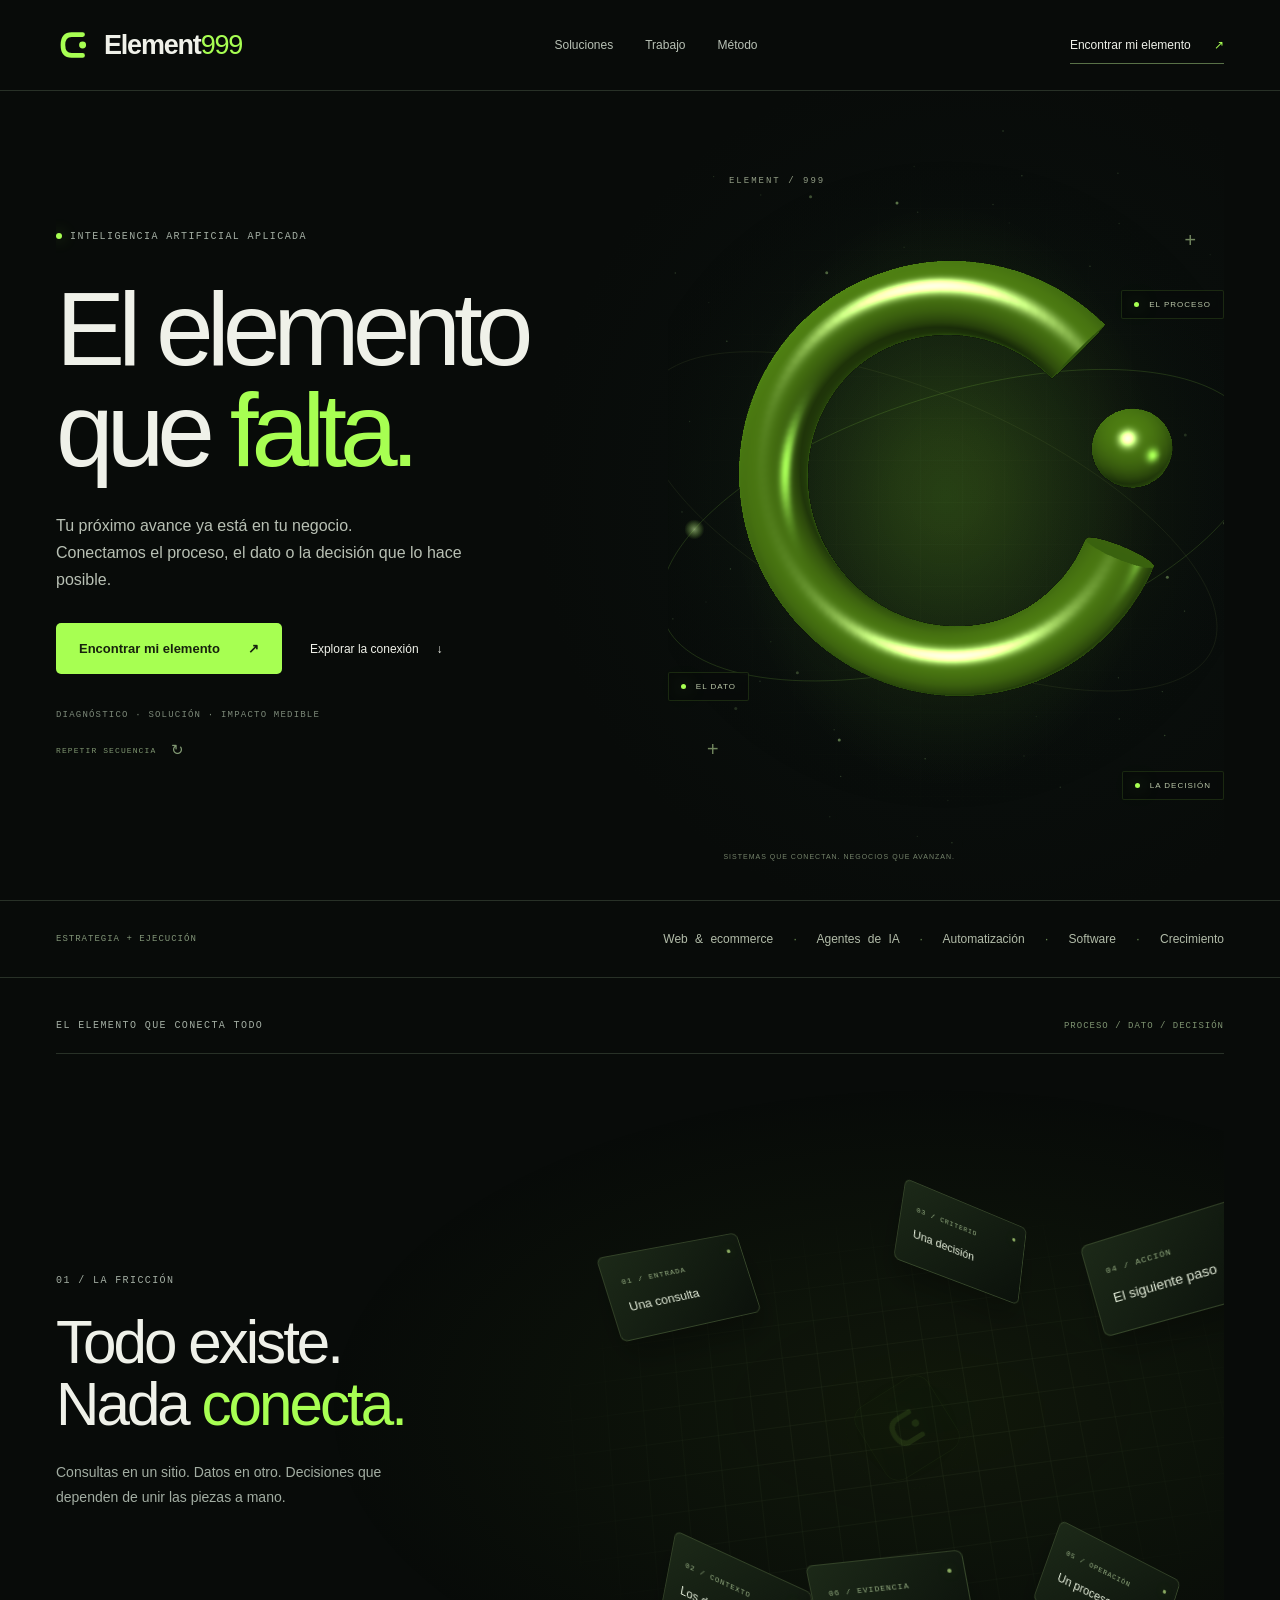
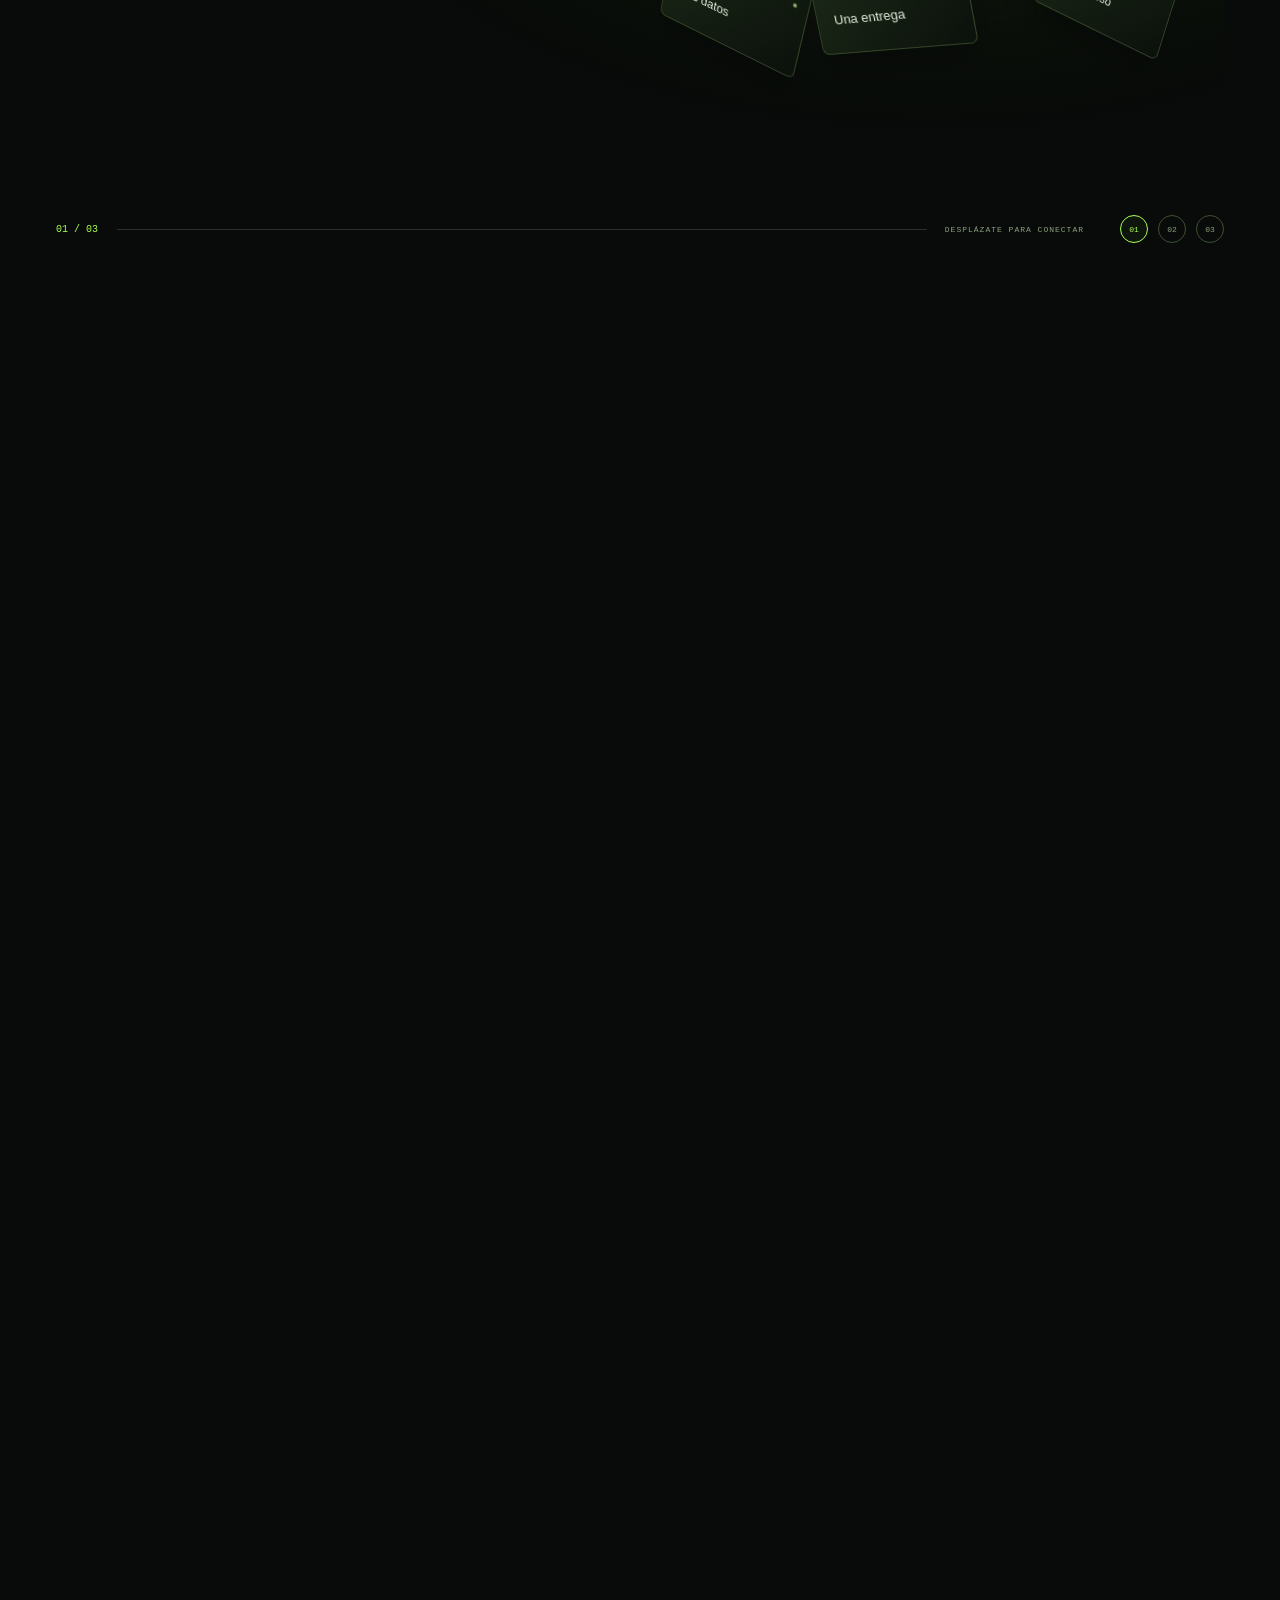
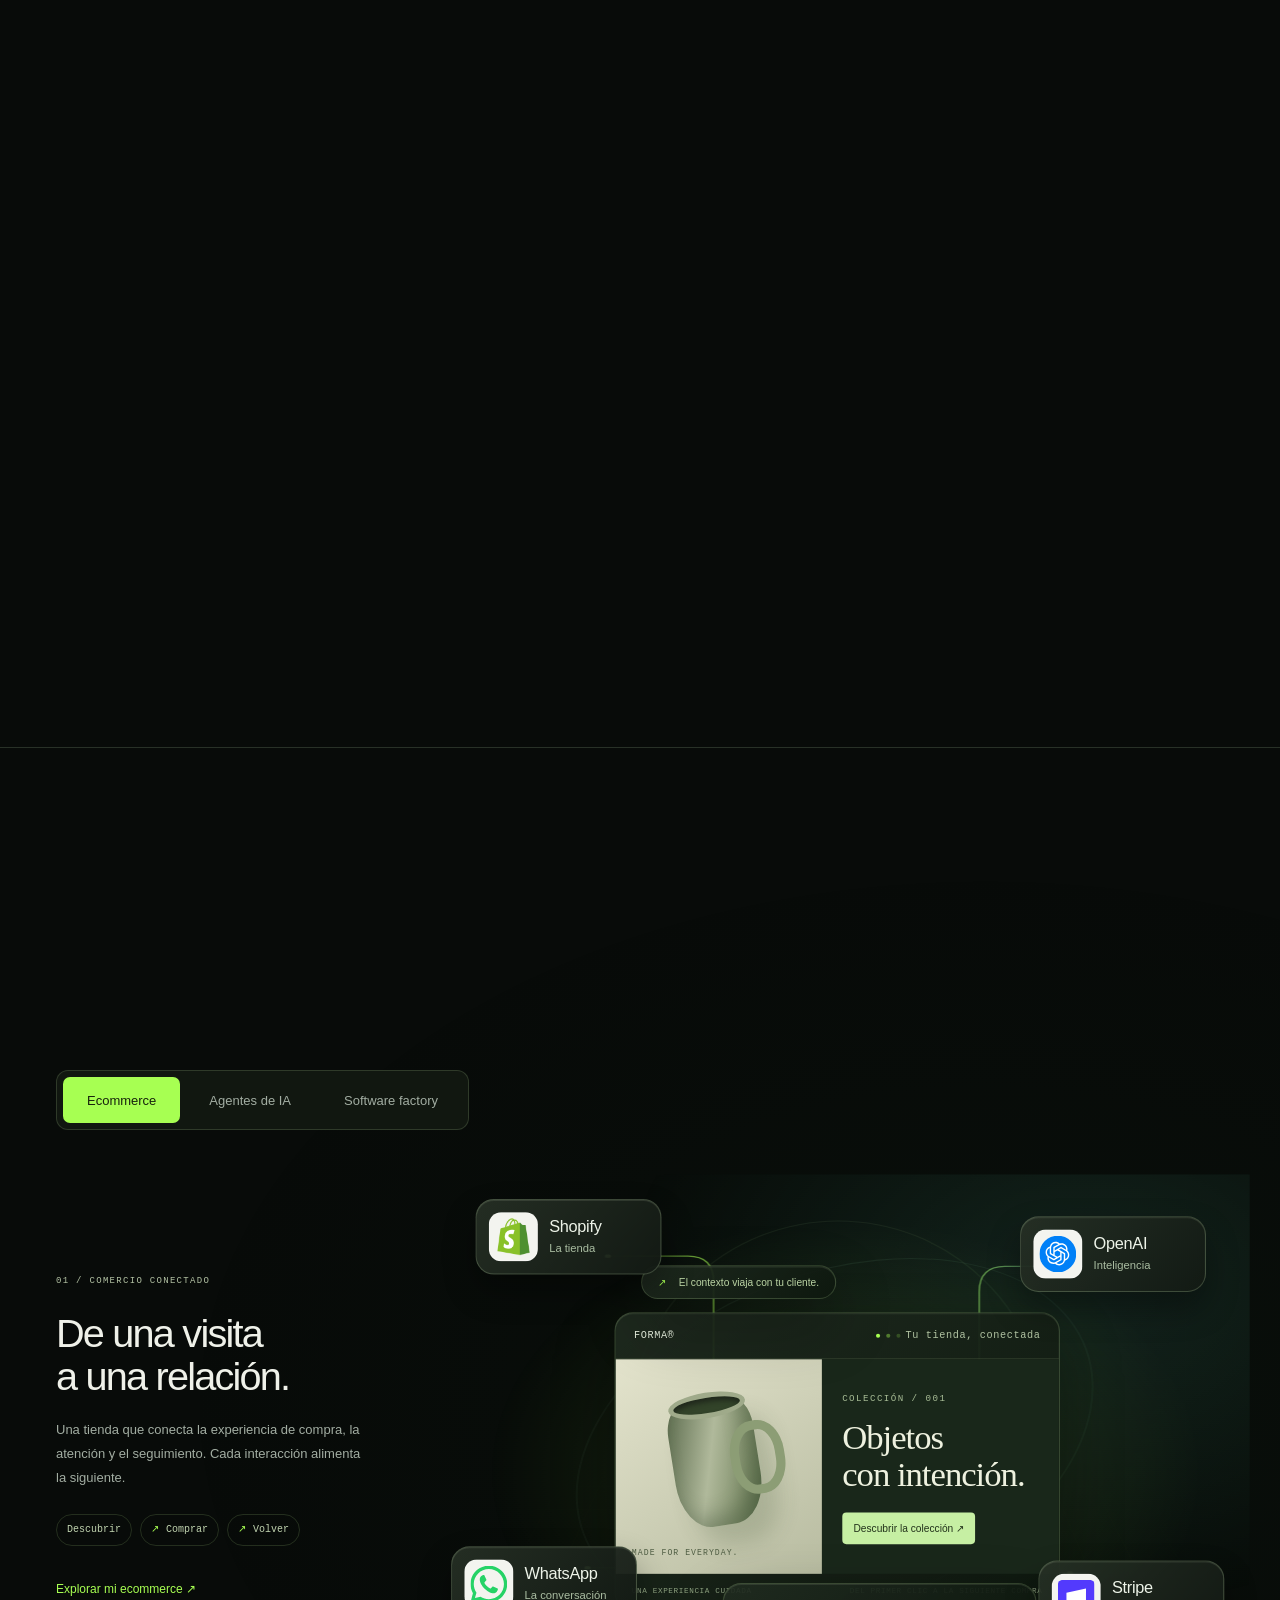
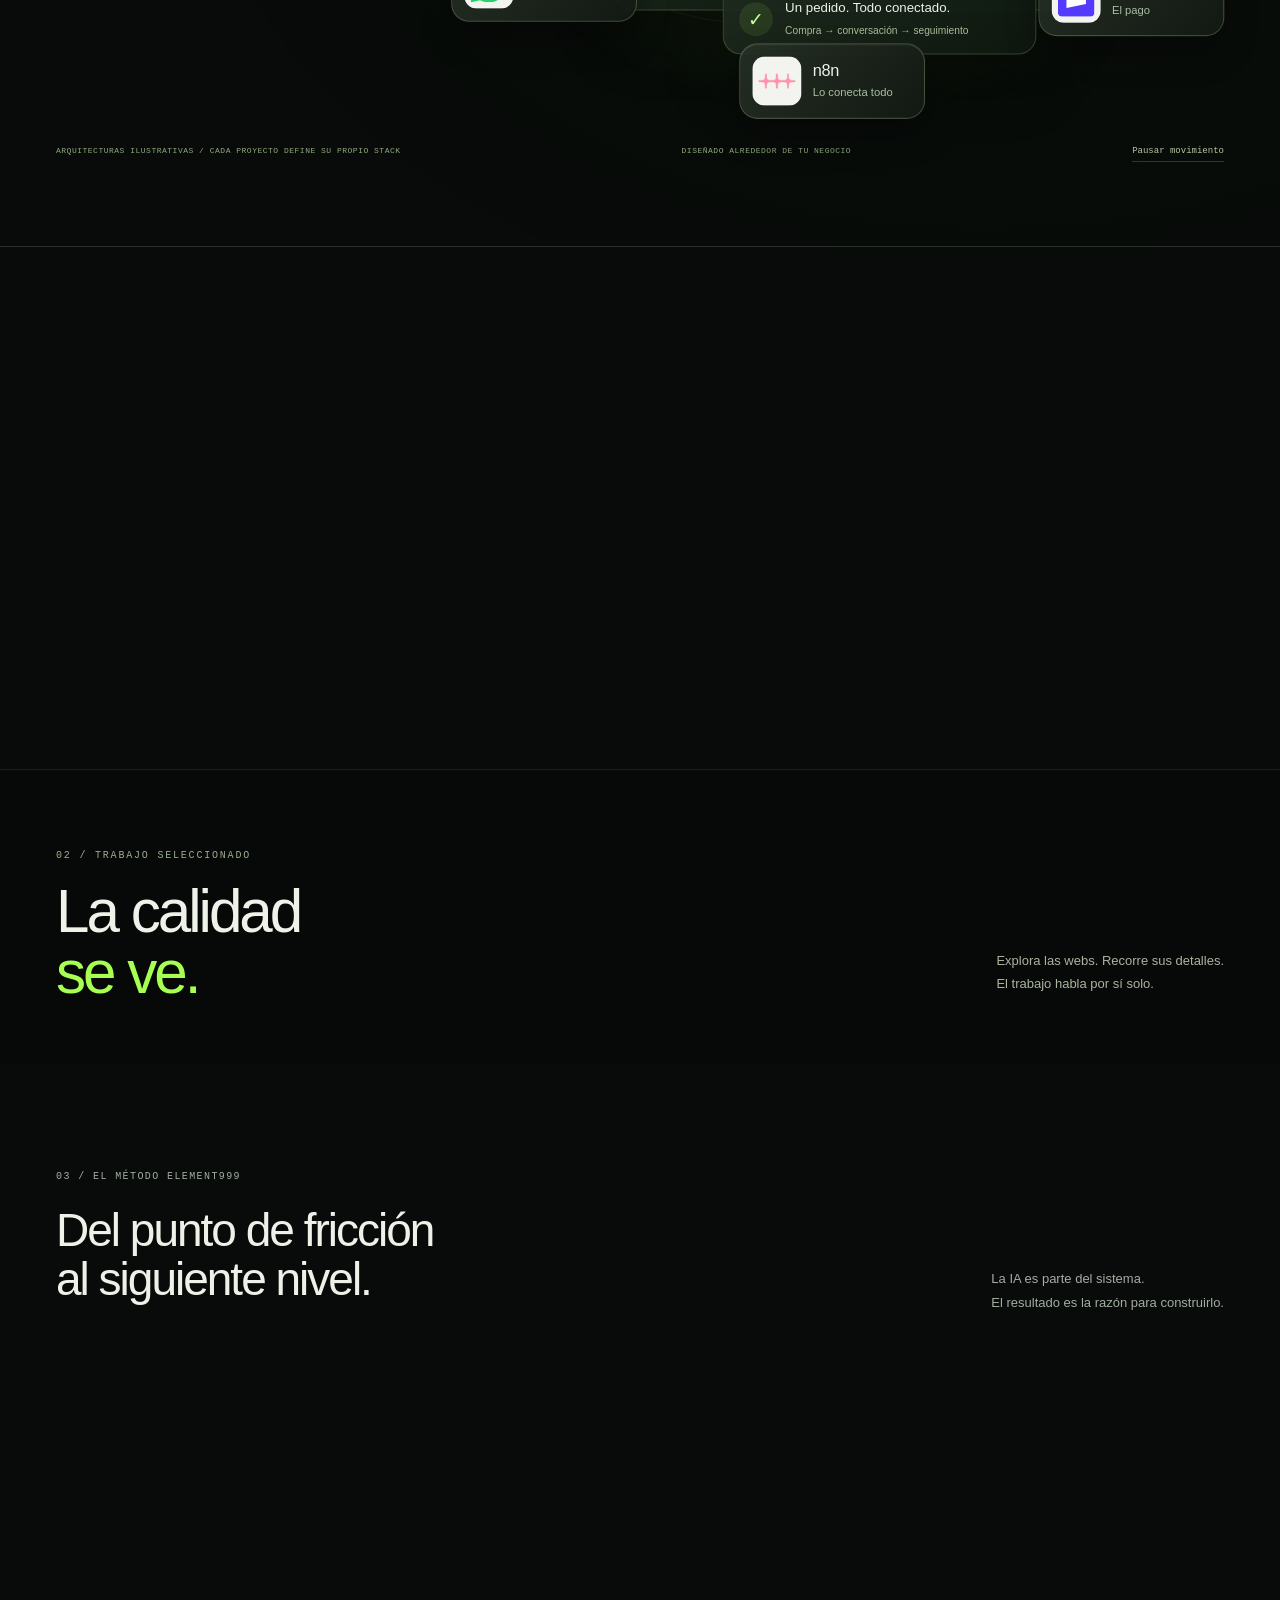
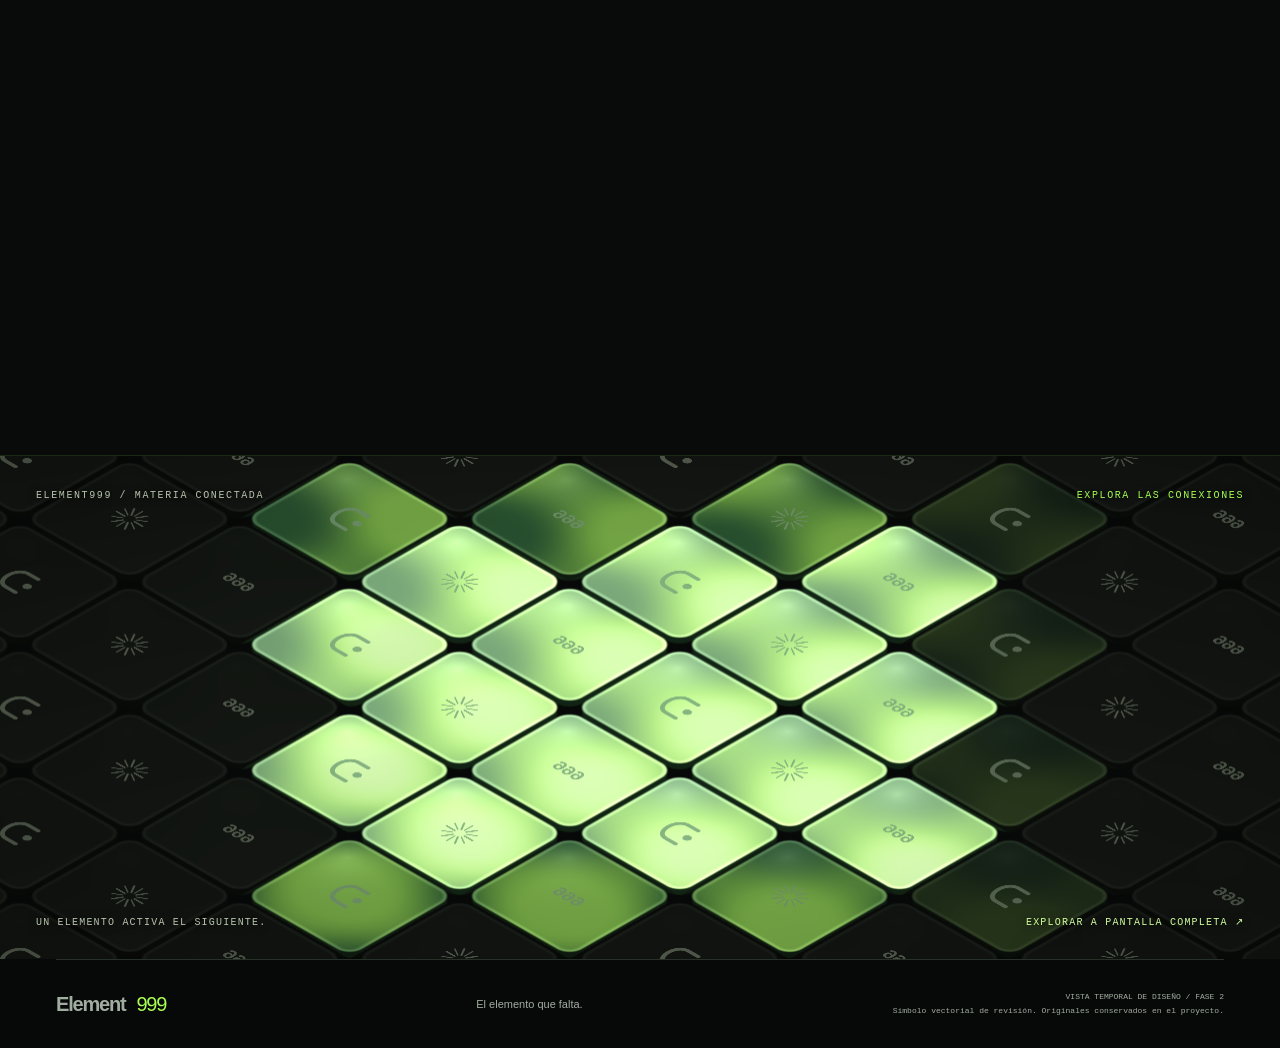
==== commit bb2e4f28: "Publish visual ecommerce, agent and software factory architectures" ====
--- a/index.html
+++ b/index.html
@@ -1,18 +1,11 @@
-<!doctype html><html lang="es"><head><meta charset="utf-8"><meta name="viewport" content="width=device-width,initial-scale=1"><meta name="theme-color" content="#080b09"><meta name="robots" content="noindex,nofollow"><title>Element999 — El elemento que falta</title><link rel="icon" href="favicon.svg" type="image/svg+xml"><link rel="stylesheet" href="preloader/preloader.css?v=1"><script>(function(){try{var p=new URLSearchParams(location.search),f=p.get('preloader');if(f!=='0'&&(f==='force'||f==='1'||sessionStorage.getItem('element999:fluid-preloader:v1')!=='seen'))document.documentElement.classList.add('preloader-pending');}catch(e){document.documentElement.classList.add('preloader-pending');}document.documentElement.dataset.preloaderWatchdog=String(setTimeout(function(){if(!document.getElementById('element999-preloader'))document.documentElement.classList.remove('preloader-pending');delete document.documentElement.dataset.preloaderWatchdog;},15000));})();</script><script type="module" src="preloader/Preloader.js?v=1"></script><link rel="stylesheet" href="base.css"><link rel="stylesheet" href="revision.css"><link rel="stylesheet" href="motion.css?v=3"><link rel="stylesheet" href="isometric/tiles.css"><link rel="stylesheet" href="showcase/showcase.css"></head><body>
+<!doctype html><html lang="es"><head><meta charset="utf-8"><meta name="viewport" content="width=device-width,initial-scale=1"><meta name="theme-color" content="#080b09"><meta name="robots" content="noindex,nofollow"><title>Element999 — El elemento que falta</title><link rel="icon" href="favicon.svg" type="image/svg+xml"><link rel="stylesheet" href="preloader/preloader.css?v=1"><script>(function(){try{var p=new URLSearchParams(location.search),f=p.get('preloader');if(f!=='0'&&(f==='force'||f==='1'||sessionStorage.getItem('element999:fluid-preloader:v1')!=='seen'))document.documentElement.classList.add('preloader-pending');}catch(e){document.documentElement.classList.add('preloader-pending');}document.documentElement.dataset.preloaderWatchdog=String(setTimeout(function(){if(!document.getElementById('element999-preloader'))document.documentElement.classList.remove('preloader-pending');delete document.documentElement.dataset.preloaderWatchdog;},15000));})();</script><script type="module" src="preloader/Preloader.js?v=1"></script><link rel="stylesheet" href="base.css"><link rel="stylesheet" href="revision.css"><link rel="stylesheet" href="motion.css?v=3"><link rel="stylesheet" href="isometric/tiles.css"><link rel="stylesheet" href="showcase/showcase.css"><link rel="stylesheet" href="architectures/architectures.css"></head><body>
 <a id="skip" class="skip" href="#main">Saltar al contenido</a>
 <header class="header"><a class="brand" href="#inicio" aria-label="Element999 inicio"><svg aria-hidden="true" viewBox="0 0 64 64"><path d="M46 14H27c-10 0-15 6-15 18s5 18 15 18h19" fill="none" stroke="#a7ff52" stroke-width="8" stroke-linecap="round"/><circle cx="46" cy="32" r="6" fill="#a7ff52"/></svg><span>Element<b>999</b></span></a><nav id="main-nav" aria-label="Navegación principal"><a href="#soluciones">Soluciones</a><a href="#casos">Trabajo</a><a href="#metodo">Método</a></nav><a class="header-cta" href="#diagnostico">Encontrar mi elemento <span aria-hidden="true">↗</span></a><button id="menu" class="menu-toggle" aria-label="Abrir menú" aria-controls="main-nav" aria-expanded="false">☰</button></header>
 <main id="main" tabindex="-1"><section id="inicio" class="hero wrap" aria-labelledby="hero-title"><div class="hero-copy"><p class="eyebrow"><span class="dot"></span>INTELIGENCIA ARTIFICIAL APLICADA</p><h1 id="hero-title"><span class="hero-line"><span>El elemento</span></span><span class="hero-line"><span>que <em>falta.</em></span></span></h1><p class="hero-description">Tu próximo avance ya está en tu negocio.<br>Conectamos el proceso, el dato o la decisión que lo hace posible.</p><div class="hero-actions"><a class="button primary" href="#diagnostico">Encontrar mi elemento <span aria-hidden="true">↗</span></a><a class="text-link" href="#conexion">Explorar la conexión <span aria-hidden="true">↓</span></a></div><p class="hero-footnote">DIAGNÓSTICO · SOLUCIÓN · IMPACTO MEDIBLE</p><button class="replay-sequence" type="button" aria-label="Repetir secuencia de apertura">REPETIR SECUENCIA <span aria-hidden="true">↻</span></button></div><div class="element-scene" role="img" aria-label="Proceso, dato y decisión conectados por Element999"><canvas id="element-canvas" aria-hidden="true"></canvas><div class="scene-grid"></div><div class="orbit"></div><div class="orbit orbit-two"></div><div class="orbit orbit-three"></div><span class="scene-caption">ELEMENT / 999</span><span class="scene-cross cross-one">+</span><span class="scene-cross cross-two">+</span><div class="core"><svg viewBox="0 0 400 400" aria-hidden="true"><defs><linearGradient id="energy" x1="0" y1="0" x2="1" y2="1"><stop stop-color="#d8ffab"/><stop offset=".45" stop-color="#86eb30"/><stop offset=".7" stop-color="#c8ff8e"/><stop offset="1" stop-color="#78ce30"/></linearGradient><radialGradient id="core-light"><stop stop-color="#315515" stop-opacity=".5"/><stop offset="1" stop-color="#080b09" stop-opacity="0"/></radialGradient></defs><circle cx="200" cy="200" r="184" fill="url(#core-light)"/><circle cx="200" cy="200" r="171" fill="none" stroke="#a7ff52" stroke-opacity=".14"/><path d="M281 100H177c-55 0-79 31-79 100s24 100 79 100h104" fill="none" stroke="#243f15" stroke-width="43" stroke-linecap="round"/><path d="M281 100H177c-55 0-79 31-79 100s24 100 79 100h104" fill="none" stroke="url(#energy)" stroke-width="28" stroke-linecap="round"/><path d="M281 92H177c-60 0-87 34-87 108s27 108 87 108h104" fill="none" stroke="#efffcf" stroke-opacity=".6" stroke-width="2" stroke-linecap="round"/><circle cx="280" cy="184" r="29" fill="url(#energy)"/><circle cx="274" cy="176" r="15" fill="#ddffb0" fill-opacity=".35"/><text x="201" y="257" fill="#a7ff52" font-family="Arial,Helvetica,sans-serif" font-size="52" font-weight="700" letter-spacing="2">999</text></svg><span class="core-coordinate">PROCESO / DATO / DECISIÓN</span></div><span class="scene-node node-process"><i></i>EL PROCESO</span><span class="scene-node node-data"><i></i>EL DATO</span><span class="scene-node node-decision"><i></i>LA DECISIÓN</span><span class="scene-bottom">SISTEMAS QUE CONECTAN. NEGOCIOS QUE AVANZAN.</span></div></section>
 <div class="capability-strip"><div class="strip-inner wrap"><span>ESTRATEGIA + EJECUCIÓN</span><p>Web & ecommerce <b>·</b> Agentes de IA <b>·</b> Automatización <b>·</b> Software <b>·</b> Crecimiento</p></div></div>
 
 <section id="conexion" class="connection-story is-static" aria-labelledby="connection-title"><div class="connection-stage wrap"><div class="connection-header"><p id="connection-title" class="eyebrow">EL ELEMENTO QUE CONECTA TODO</p><span>PROCESO / DATO / DECISIÓN</span></div><div class="connection-copy"><article class="connection-chapter is-current" data-chapter="0"><p class="eyebrow">01 / LA FRICCIÓN</p><h2>Todo existe.<br>Nada <em>conecta.</em></h2><p>Consultas en un sitio. Datos en otro. Decisiones que dependen de unir las piezas a mano.</p></article><article class="connection-chapter" data-chapter="1"><p class="eyebrow">02 / LA CONEXIÓN</p><h2>Encontramos<br>el punto de <em>unión.</em></h2><p>Diseñamos la conexión entre lo que sabes, lo que haces y lo que necesitas resolver.</p></article><article class="connection-chapter" data-chapter="2"><p class="eyebrow">03 / EL SISTEMA</p><h2>Ahora,<br>todo <em>avanza.</em></h2><p>Un sistema con contexto, un siguiente paso claro y una entrega que se puede comprobar.</p><a class="text-link" href="#diagnostico">Encontrar mi elemento ↗</a></article></div><div class="assembly-stage" role="img" aria-label="Seis piezas de información y trabajo se conectan alrededor de Element999"><div class="assembly-grid"></div><div class="assembly-orbit"></div><svg class="assembly-lines" viewBox="0 0 600 500" preserveAspectRatio="none" aria-hidden="true"><g class="wire"><path d="M105 150H185Q210 150 210 175V225Q210 250 235 250H300"/><path d="M105 350H185Q210 350 210 325V275Q210 250 235 250H300"/><path d="M300 75V250"/><path d="M495 150H415Q390 150 390 175V225Q390 250 365 250H300"/><path d="M495 350H415Q390 350 390 325V275Q390 250 365 250H300"/><path d="M300 425V250"/></g><g class="packet"><path d="M105 150H185Q210 150 210 175V225Q210 250 235 250H300"/><path d="M495 350H415Q390 350 390 325V275Q390 250 365 250H300"/><path d="M300 75V250"/></g></svg><div class="assembly-hub"><div class="hub-ring"></div><svg viewBox="0 0 64 64" aria-hidden="true"><path d="M45 14H27c-10 0-15 6-15 18s5 18 15 18h18" fill="none" stroke="#a7ff52" stroke-width="7" stroke-linecap="round"/><circle cx="45" cy="32" r="5" fill="#a7ff52"/></svg></div><div class="assembly-card"><span>01 / ENTRADA</span><strong>Una consulta</strong></div><div class="assembly-card"><span>02 / CONTEXTO</span><strong>Los datos</strong></div><div class="assembly-card"><span>03 / CRITERIO</span><strong>Una decisión</strong></div><div class="assembly-card"><span>04 / ACCIÓN</span><strong>El siguiente paso</strong></div><div class="assembly-card"><span>05 / OPERACIÓN</span><strong>Un proceso</strong></div><div class="assembly-card"><span>06 / EVIDENCIA</span><strong>Una entrega</strong></div><p class="assembly-result">PIEZAS CONECTADAS / POSIBILIDADES ABIERTAS</p></div><div class="connection-footer"><span class="chapter-index">01 / 03</span><div class="story-track"></div><span>DESPLÁZATE PARA CONECTAR</span><div class="chapter-buttons" aria-label="Etapas de la conexión"><button type="button" data-chapter-target="0" aria-label="Ver la fricción" aria-current="step">01</button><button type="button" data-chapter-target="1" aria-label="Ver la conexión">02</button><button type="button" data-chapter-target="2" aria-label="Ver el sistema">03</button></div></div></div></section>
-      <section class="studio-section" aria-labelledby="studio-title"><div class="wrap">
-        <div class="studio-heading"><div><p class="eyebrow">POSIBILIDADES / INTELIGENCIA EN ACCIÓN</p><h2 id="studio-title">Ideas que se convierten<br>en <em>algo que funciona.</em></h2></div><p>Una presencia que capta. Un agente que entiende. Un proceso que avanza. Explora cómo puede tomar forma tu siguiente elemento.</p></div>
-        <div class="studio-tabs" role="tablist" aria-label="Explorar soluciones"><button type="button" role="tab" id="studio-tab-landing" aria-controls="studio-landing" aria-selected="true">Web & captación</button><button type="button" role="tab" id="studio-tab-agent" aria-controls="studio-agent" aria-selected="false">Agentes de IA</button><button type="button" role="tab" id="studio-tab-software" aria-controls="studio-software" aria-selected="false">Software & procesos</button></div>
-        <div id="studio-landing" role="tabpanel" aria-labelledby="studio-tab-landing" class="studio-panel" tabindex="0"><div class="studio-copy"><span>01 / CONECTAR CON TU MERCADO</span><h3>Una oferta.<br>Un destino claro.</h3><p>Una experiencia de captación que presenta tu propuesta y convierte el interés en una solicitud con contexto.</p><a class="text-link" href="#diagnostico" data-service="landing">Explorar mi oportunidad ↗</a></div><div class="studio-art"><div class="studio-window"><div class="studio-window-top"><span>● ● ●</span><span>CONCEPTO / COMMERCE</span><span>↗</span></div><div class="studio-store"><small>OBJETOS CON INTENCIÓN</small><h4>Diseñados para<br>lo cotidiano.</h4><span class="sample-button">Explorar la colección ↗</span><div class="studio-vessel" aria-hidden="true"></div></div></div></div></div>
-        <div id="studio-agent" role="tabpanel" aria-labelledby="studio-tab-agent" class="studio-panel" tabindex="0"><div class="studio-copy"><span>02 / CONECTAR LA CONVERSACIÓN</span><h3>Entender.<br>Dar el siguiente paso.</h3><p>Un agente recoge la necesidad, confirma el contexto y prepara una oportunidad útil para tu proceso comercial.</p><a class="text-link" href="#diagnostico" data-service="agent">Explorar mi agente ↗</a></div><div class="studio-art"><div class="studio-window"><div class="studio-window-top"><span>● ● ●</span><span>CONCEPTO / AGENTE</span><span>↗</span></div><div class="studio-chat"><p class="studio-message incoming">Necesitamos atender las consultas de nuestra tienda y darles seguimiento.</p><p class="studio-message">Empecemos por el proceso actual. ¿Dónde recibís las consultas y cómo registráis las oportunidades?</p><div class="studio-confirmation"><i aria-hidden="true">↗</i><span>OBJETIVO → CONTEXTO → SIGUIENTE PASO</span></div></div></div></div></div>
-        <div id="studio-software" role="tabpanel" aria-labelledby="studio-tab-software" class="studio-panel" tabindex="0"><div class="studio-copy"><span>03 / CONECTAR LA OPERACIÓN</span><h3>Menos fragmentos.<br>Un sistema.</h3><p>Software e integraciones construidos alrededor de tus tareas, tus datos y la forma en que tu negocio necesita avanzar.</p><a class="text-link" href="#diagnostico" data-service="custom">Explorar mi sistema ↗</a></div><div class="studio-art"><div class="studio-window"><div class="studio-window-top"><span>● ● ●</span><span>CONCEPTO / OPERACIONES</span><span>↗</span></div><div class="studio-board"><div class="studio-column"><h4>NECESIDAD</h4><div class="studio-task">Solicitud recibida<b>CONTEXTO</b></div><div class="studio-task">Datos disponibles<b>FUENTES</b></div></div><div class="studio-column"><h4>EN PROCESO</h4><div class="studio-task">Alcance confirmado<b>PRODUCCIÓN</b></div></div><div class="studio-column"><h4>VERIFICACIÓN</h4><div class="studio-task">Entrega preparada<b>ACEPTACIÓN</b></div></div></div></div></div></div>
-        <p class="studio-caption"><span>VISTAS CONCEPTUALES / NO REPRESENTAN CLIENTES NI RESULTADOS REALES</span><span>DISEÑADO ALREDEDOR DE TU NEGOCIO</span></p>
-      </div></section>
+      <section id="arquitecturas" class="studio-section architecture-section" aria-labelledby="studio-title"><div class="wrap"><div class="studio-heading"><div><p class="eyebrow">POSIBILIDADES / INTELIGENCIA EN ACCIÓN</p><h2 id="studio-title">Tu próximo salto.<br><em>Un sistema detrás.</em></h2></div><p>Comercio, conversación y software. Cada pieza conectada para que tu negocio avance.</p></div><div class="studio-tabs" role="tablist" aria-label="Explorar soluciones"><button type="button" role="tab" id="studio-tab-landing" aria-controls="studio-landing" aria-selected="true">Ecommerce</button><button type="button" role="tab" id="studio-tab-agent" aria-controls="studio-agent" aria-selected="false">Agentes de IA</button><button type="button" role="tab" id="studio-tab-software" aria-controls="studio-software" aria-selected="false">Software factory</button></div><div id="studio-landing" role="tabpanel" aria-labelledby="studio-tab-landing" class="studio-panel arch-panel" tabindex="0"><div class="studio-copy arch-copy"><span>01 / COMERCIO CONECTADO</span><h3>De una visita<br>a una relación.</h3><p>Una tienda que conecta la experiencia de compra, la atención y el seguimiento. Cada interacción alimenta la siguiente.</p><div class="arch-journey"><span>Descubrir</span><span>Comprar</span><span>Volver</span></div><a class="text-link" href="#diagnostico" data-service="custom">Explorar mi ecommerce ↗</a></div><div class="architecture-scene"><div class="arch-canvas"><svg class="arch-connections" viewBox="0 0 760 560" aria-hidden="true"><defs><linearGradient id="commerce-line"><stop stop-color="#a7ff52" stop-opacity=".07"/><stop offset=".5" stop-color="#a7ff52" stop-opacity=".75"/><stop offset="1" stop-color="#8be5c2" stop-opacity=".2"/></linearGradient></defs><g fill="none" stroke="url(#commerce-line)" stroke-width="1.3"><path d="M155 100H235Q260 100 260 125V210Q260 240 290 240H380"/><path d="M605 110H545Q520 110 520 135V210Q520 240 490 240H380"/><path d="M135 405H210Q235 405 235 380V340Q235 315 260 315H380"/><path d="M625 410H550Q525 410 525 385V340Q525 315 500 315H380"/><path d="M380 460V330"/></g><g class="arch-signal" fill="none" stroke="#caff93" stroke-width="3" stroke-linecap="round" stroke-dasharray="3 300"><path d="M155 100H235Q260 100 260 125V210Q260 240 290 240H380"/><path d="M380 240H490Q520 240 520 210V135Q520 110 545 110H605"/><path d="M380 315H500Q525 315 525 340V385Q525 410 550 410H625"/><path d="M135 405H210Q235 405 235 380V340Q235 315 260 315H380"/></g><g fill="#a7ff52"><circle cx="380" cy="240" r="3"/><circle cx="380" cy="315" r="3"/></g></svg><div class="arch-orbit arch-orbit-a"></div><div class="arch-orbit arch-orbit-b"></div><div class="arch-store arch-glass arch-float"><div class="arch-window-bar"><span>FORMA®</span><i></i><span>Tu tienda, conectada</span></div><div class="arch-store-product"><div class="arch-product-art"><div class="arch-ceramic"><i></i></div><span>MADE FOR EVERYDAY.</span></div><div class="arch-product-copy"><small>COLECCIÓN / 001</small><h4>Objetos<br>con intención.</h4><span class="arch-product-button">Descubrir la colección ↗</span></div></div><div class="arch-store-bottom"><span>UNA EXPERIENCIA CUIDADA</span><span>DEL PRIMER CLIC A LA SIGUIENTE COMPRA</span></div></div><div class="arch-receipt arch-glass arch-float-delay"><span class="arch-check">✓</span><div><strong>Un pedido. Todo conectado.</strong><small>Compra → conversación → seguimiento</small></div></div><div class="arch-mini-message arch-glass"><span>↗</span> El contexto viaja con tu cliente.</div><a class="arch-tool arch-tool-tl" href="https://www.shopify.com" target="_blank" rel="noopener noreferrer" aria-label="Shopify: La tienda"><span class="arch-tool-icon"><img src="architectures/logos/shopify.png" alt="" width="40" height="40" loading="lazy"></span><span><b>Shopify</b><small>La tienda</small></span></a><a class="arch-tool arch-tool-tr" href="https://openai.com" target="_blank" rel="noopener noreferrer" aria-label="OpenAI: Inteligencia"><span class="arch-tool-icon"><img src="architectures/logos/openai.svg" alt="" width="40" height="40" loading="lazy"></span><span><b>OpenAI</b><small>Inteligencia</small></span></a><a class="arch-tool arch-tool-bl" href="https://www.whatsapp.com" target="_blank" rel="noopener noreferrer" aria-label="WhatsApp: La conversación"><span class="arch-tool-icon"><img src="architectures/logos/whatsapp.svg" alt="" width="40" height="40" loading="lazy"></span><span><b>WhatsApp</b><small>La conversación</small></span></a><a class="arch-tool arch-tool-br" href="https://stripe.com" target="_blank" rel="noopener noreferrer" aria-label="Stripe: El pago"><span class="arch-tool-icon"><img src="architectures/logos/stripe.svg" alt="" width="40" height="40" loading="lazy"></span><span><b>Stripe</b><small>El pago</small></span></a><a class="arch-tool arch-tool-bc" href="https://n8n.io" target="_blank" rel="noopener noreferrer" aria-label="n8n: Lo conecta todo"><span class="arch-tool-icon"><img src="architectures/logos/n8n.ico" alt="" width="40" height="40" loading="lazy"></span><span><b>n8n</b><small>Lo conecta todo</small></span></a></div></div></div><div id="studio-agent" role="tabpanel" aria-labelledby="studio-tab-agent" class="studio-panel arch-panel" tabindex="0" hidden><div class="studio-copy arch-copy"><span>02 / INTELIGENCIA QUE CONVERSA</span><h3>Entiende.<br>Responde. Avanza.</h3><p>Texto, voz o una presencia con personalidad. El mismo contexto conectado al siguiente paso de tu negocio.</p><div class="arch-journey"><span>Comprender</span><span>Recordar</span><span>Actuar</span></div><a class="text-link" href="#diagnostico" data-service="agent">Explorar mi agente ↗</a></div><div class="arch-agent-controls" role="group" aria-label="Tipo de experiencia de agente"><button type="button" data-agent-mode="text" aria-pressed="true">Texto</button><button type="button" data-agent-mode="voice" aria-pressed="false">Voz</button><button type="button" data-agent-mode="avatar" aria-pressed="false">Avatar</button></div><div class="architecture-scene"><div class="arch-canvas"><svg class="arch-connections" viewBox="0 0 760 560" aria-hidden="true"><defs><linearGradient id="agent-line"><stop stop-color="#a7ff52" stop-opacity=".07"/><stop offset=".5" stop-color="#a7ff52" stop-opacity=".75"/><stop offset="1" stop-color="#8be5c2" stop-opacity=".2"/></linearGradient></defs><g fill="none" stroke="url(#agent-line)" stroke-width="1.3"><path d="M155 100H235Q260 100 260 125V210Q260 240 290 240H380"/><path d="M605 110H545Q520 110 520 135V210Q520 240 490 240H380"/><path d="M135 405H210Q235 405 235 380V340Q235 315 260 315H380"/><path d="M625 410H550Q525 410 525 385V340Q525 315 500 315H380"/><path d="M380 460V330"/></g><g class="arch-signal" fill="none" stroke="#caff93" stroke-width="3" stroke-linecap="round" stroke-dasharray="3 300"><path d="M155 100H235Q260 100 260 125V210Q260 240 290 240H380"/><path d="M380 240H490Q520 240 520 210V135Q520 110 545 110H605"/><path d="M380 315H500Q525 315 525 340V385Q525 410 550 410H625"/><path d="M135 405H210Q235 405 235 380V340Q235 315 260 315H380"/></g><g fill="#a7ff52"><circle cx="380" cy="240" r="3"/><circle cx="380" cy="315" r="3"/></g></svg><div class="arch-orbit arch-orbit-a"></div><div class="arch-agent-view" data-agent-view="text"><div class="arch-chat-panel arch-glass arch-float"><div class="arch-agent-header"><span class="arch-agent-mark">e<span>•</span></span><div><strong>Element / Asistente</strong><small>EL CONTEXTO, SIEMPRE PRESENTE</small></div><i></i></div><div class="arch-chat-message arch-user">Necesito conectar los pedidos con mi CRM.</div><div class="arch-typing" aria-hidden="true"><i></i><i></i><i></i></div><div class="arch-chat-message arch-answer">Empecemos por tu proceso actual.<br><strong>¿Dónde guardáis la información del cliente?</strong></div><div class="arch-memory"><span>✧</span> Conversación + contexto + siguiente paso</div></div><a class="arch-tool arch-tool-tl" href="https://openai.com" target="_blank" rel="noopener noreferrer" aria-label="OpenAI: Comprender"><span class="arch-tool-icon"><img src="architectures/logos/openai.svg" alt="" width="40" height="40" loading="lazy"></span><span><b>OpenAI</b><small>Comprender</small></span></a><a class="arch-tool arch-tool-tr" href="https://claude.ai" target="_blank" rel="noopener noreferrer" aria-label="Claude: Razonar"><span class="arch-tool-icon"><img src="architectures/logos/claude.ico" alt="" width="40" height="40" loading="lazy"></span><span><b>Claude</b><small>Razonar</small></span></a><a class="arch-tool arch-tool-bl" href="https://www.whatsapp.com" target="_blank" rel="noopener noreferrer" aria-label="WhatsApp: Conversar"><span class="arch-tool-icon"><img src="architectures/logos/whatsapp.svg" alt="" width="40" height="40" loading="lazy"></span><span><b>WhatsApp</b><small>Conversar</small></span></a><a class="arch-tool arch-tool-br" href="https://supabase.com" target="_blank" rel="noopener noreferrer" aria-label="Supabase: Recordar"><span class="arch-tool-icon"><img src="architectures/logos/supabase.svg" alt="" width="40" height="40" loading="lazy"></span><span><b>Supabase</b><small>Recordar</small></span></a><a class="arch-tool arch-tool-bc" href="https://n8n.io" target="_blank" rel="noopener noreferrer" aria-label="n8n: Dar el siguiente paso"><span class="arch-tool-icon"><img src="architectures/logos/n8n.ico" alt="" width="40" height="40" loading="lazy"></span><span><b>n8n</b><small>Dar el siguiente paso</small></span></a></div><div class="arch-agent-view" data-agent-view="voice" hidden><div class="arch-voice-panel arch-glass arch-float"><div class="arch-call-label"><span></span> UNA VOZ PARA TU NEGOCIO</div><div class="arch-voice-orb"><div></div><span>e<small>•</small></span></div><div class="arch-wave" aria-hidden="true"><i style="--bar:0;--bar-height:18px"></i><i style="--bar:1;--bar-height:35px"></i><i style="--bar:2;--bar-height:52px"></i><i style="--bar:3;--bar-height:69px"></i><i style="--bar:4;--bar-height:29px"></i><i style="--bar:5;--bar-height:46px"></i><i style="--bar:6;--bar-height:63px"></i><i style="--bar:7;--bar-height:23px"></i><i style="--bar:8;--bar-height:40px"></i><i style="--bar:9;--bar-height:57px"></i><i style="--bar:10;--bar-height:74px"></i><i style="--bar:11;--bar-height:34px"></i><i style="--bar:12;--bar-height:51px"></i><i style="--bar:13;--bar-height:68px"></i><i style="--bar:14;--bar-height:28px"></i><i style="--bar:15;--bar-height:45px"></i><i style="--bar:16;--bar-height:62px"></i><i style="--bar:17;--bar-height:22px"></i><i style="--bar:18;--bar-height:39px"></i><i style="--bar:19;--bar-height:56px"></i><i style="--bar:20;--bar-height:73px"></i><i style="--bar:21;--bar-height:33px"></i><i style="--bar:22;--bar-height:50px"></i></div><p>Escuchar. Entender.<br><strong>Dar continuidad.</strong></p><button type="button" class="arch-speak" data-speak>Escuchar una muestra <span aria-hidden="true">↗</span></button><p class="arch-audio-note" role="status">Demostración de experiencia de voz</p></div><a class="arch-tool arch-tool-tl" href="https://openai.com" target="_blank" rel="noopener noreferrer" aria-label="OpenAI: Comprender"><span class="arch-tool-icon"><img src="architectures/logos/openai.svg" alt="" width="40" height="40" loading="lazy"></span><span><b>OpenAI</b><small>Comprender</small></span></a><a class="arch-tool arch-tool-tr" href="https://elevenlabs.io" target="_blank" rel="noopener noreferrer" aria-label="ElevenLabs: Voz"><span class="arch-tool-icon"><img src="architectures/logos/elevenlabs.svg" alt="" width="40" height="40" loading="lazy"></span><span><b>ElevenLabs</b><small>Voz</small></span></a><a class="arch-tool arch-tool-bl" href="https://supabase.com" target="_blank" rel="noopener noreferrer" aria-label="Supabase: Contexto"><span class="arch-tool-icon"><img src="architectures/logos/supabase.svg" alt="" width="40" height="40" loading="lazy"></span><span><b>Supabase</b><small>Contexto</small></span></a><a class="arch-tool arch-tool-br" href="https://n8n.io" target="_blank" rel="noopener noreferrer" aria-label="n8n: Actuar"><span class="arch-tool-icon"><img src="architectures/logos/n8n.ico" alt="" width="40" height="40" loading="lazy"></span><span><b>n8n</b><small>Actuar</small></span></a></div><div class="arch-agent-view" data-agent-view="avatar" hidden><div class="arch-avatar-panel arch-glass arch-float"><div class="arch-call-label"><span></span> UNA PRESENCIA CON PERSONALIDAD</div><div class="arch-avatar-stage"><svg class="arch-avatar" viewBox="0 0 300 310" role="img" aria-label="Personaje ilustrado de un asistente conversacional"><defs><linearGradient id="avatar-skin" x1="0" y1="0" x2="1" y2="1"><stop stop-color="#e3e9d1"/><stop offset=".58" stop-color="#b5c6a2"/><stop offset="1" stop-color="#708c64"/></linearGradient><linearGradient id="avatar-jacket" x1="0" y1="0" x2="1" y2="1"><stop stop-color="#355844"/><stop offset="1" stop-color="#0b1712"/></linearGradient><radialGradient id="avatar-halo"><stop stop-color="#baff6c" stop-opacity=".3"/><stop offset="1" stop-color="#a7ff52" stop-opacity="0"/></radialGradient></defs><circle cx="150" cy="148" r="140" fill="url(#avatar-halo)"/><path d="M40 310Q48 253 111 239L189 239Q252 253 260 310" fill="url(#avatar-jacket)" stroke="#9bcf7e" stroke-opacity=".45"/><path d="M124 207V245Q150 267 176 245V207" fill="url(#avatar-skin)"/><path d="M89 119Q83 54 150 49Q222 48 211 126L201 182Q190 226 150 236Q110 226 99 182Z" fill="url(#avatar-skin)"/><path d="M90 127Q69 49 129 35Q184 16 213 57Q232 81 211 139L203 100Q175 106 147 77Q123 106 94 105Z" fill="#182d23"/><path d="M96 88Q122 39 170 51" fill="none" stroke="#5f8967" stroke-width="5" stroke-linecap="round"/><path d="M110 135Q123 128 135 135M164 135Q177 128 190 136" fill="none" stroke="#3a4f37" stroke-width="4" stroke-linecap="round"/><g class="arch-avatar-eyes"><path d="M113 146Q123 151 133 146M166 146Q176 151 186 146" fill="none" stroke="#243626" stroke-width="4" stroke-linecap="round"/></g><path d="M150 151L145 174Q151 178 157 174" fill="none" stroke="#6c8660" stroke-width="2" stroke-linecap="round"/><ellipse class="arch-avatar-mouth" cx="150" cy="194" rx="14" ry="2.5" fill="#425d3b"/><path d="M127 252L150 278L173 252M150 278V310" fill="none" stroke="#a7ff52" stroke-opacity=".45" stroke-width="1.5"/><circle cx="207" cy="163" r="5" fill="#b9ff70"/><path d="M209 168Q219 190 183 199" fill="none" stroke="#9bc879" stroke-width="2"/><circle cx="181" cy="199" r="3" fill="#d2ff9d"/></svg></div><p>Una cara reconocible.<br><strong>Una conversación natural.</strong></p><button type="button" class="arch-speak" data-speak>Escuchar al personaje <span aria-hidden="true">↗</span></button><p class="arch-audio-note" role="status">Demostración de avatar conversacional</p></div><a class="arch-tool arch-tool-tl" href="https://openai.com" target="_blank" rel="noopener noreferrer" aria-label="OpenAI: Conversación"><span class="arch-tool-icon"><img src="architectures/logos/openai.svg" alt="" width="40" height="40" loading="lazy"></span><span><b>OpenAI</b><small>Conversación</small></span></a><a class="arch-tool arch-tool-tr" href="https://www.heygen.com" target="_blank" rel="noopener noreferrer" aria-label="HeyGen: Presencia visual"><span class="arch-tool-icon"><img src="architectures/logos/heygen.ico" alt="" width="40" height="40" loading="lazy"></span><span><b>HeyGen</b><small>Presencia visual</small></span></a><a class="arch-tool arch-tool-bl" href="https://elevenlabs.io" target="_blank" rel="noopener noreferrer" aria-label="ElevenLabs: Voz"><span class="arch-tool-icon"><img src="architectures/logos/elevenlabs.svg" alt="" width="40" height="40" loading="lazy"></span><span><b>ElevenLabs</b><small>Voz</small></span></a><a class="arch-tool arch-tool-br" href="https://n8n.io" target="_blank" rel="noopener noreferrer" aria-label="n8n: Acción"><span class="arch-tool-icon"><img src="architectures/logos/n8n.ico" alt="" width="40" height="40" loading="lazy"></span><span><b>n8n</b><small>Acción</small></span></a></div></div></div></div><div id="studio-software" role="tabpanel" aria-labelledby="studio-tab-software" class="studio-panel arch-panel" tabindex="0" hidden><div class="studio-copy arch-copy"><span>03 / SOFTWARE FACTORY</span><h3>Tu operación.<br>A otra escala.</h3><p>De la idea a un producto propio. Inteligencia, datos y protección trabajando alrededor de lo que tu empresa necesita.</p><div class="arch-journey"><span>Crear</span><span>Proteger</span><span>Evolucionar</span></div><a class="text-link" href="#diagnostico" data-service="custom">Explorar mi software ↗</a></div><div class="architecture-scene"><div class="arch-canvas"><svg class="arch-connections" viewBox="0 0 760 560" aria-hidden="true"><defs><linearGradient id="factory-line"><stop stop-color="#a7ff52" stop-opacity=".07"/><stop offset=".5" stop-color="#a7ff52" stop-opacity=".75"/><stop offset="1" stop-color="#8be5c2" stop-opacity=".2"/></linearGradient></defs><g fill="none" stroke="url(#factory-line)" stroke-width="1.3"><path d="M155 100H235Q260 100 260 125V210Q260 240 290 240H380"/><path d="M605 110H545Q520 110 520 135V210Q520 240 490 240H380"/><path d="M135 405H210Q235 405 235 380V340Q235 315 260 315H380"/><path d="M625 410H550Q525 410 525 385V340Q525 315 500 315H380"/><path d="M380 460V330"/></g><g class="arch-signal" fill="none" stroke="#caff93" stroke-width="3" stroke-linecap="round" stroke-dasharray="3 300"><path d="M155 100H235Q260 100 260 125V210Q260 240 290 240H380"/><path d="M380 240H490Q520 240 520 210V135Q520 110 545 110H605"/><path d="M380 315H500Q525 315 525 340V385Q525 410 550 410H625"/><path d="M135 405H210Q235 405 235 380V340Q235 315 260 315H380"/></g><g fill="#a7ff52"><circle cx="380" cy="240" r="3"/><circle cx="380" cy="315" r="3"/></g></svg><div class="arch-orbit arch-orbit-a"></div><div class="arch-orbit arch-orbit-b"></div><div class="arch-factory-panel arch-glass arch-float"><div class="arch-window-bar"><span>ELEMENT / WORKSPACE</span><i></i><span>Tu operación, en una vista</span></div><div class="arch-dashboard"><div class="arch-dashboard-nav"><span class="arch-agent-mark">e<span>•</span></span><i></i><i></i><i></i></div><div class="arch-dashboard-main"><small>DISEÑADO ALREDEDOR DE TU NEGOCIO</small><h4>Todo encuentra<br>su lugar.</h4><div class="arch-dash-grid"><div class="arch-dash-chart"><span>El trabajo avanza</span><svg viewBox="0 0 200 80" aria-hidden="true"><path d="M0 65Q20 65 35 48T65 55T100 36T135 40T165 17T200 8" fill="none" stroke="#a7ff52" stroke-width="2"/><path d="M0 65Q20 65 35 48T65 55T100 36T135 40T165 17T200 8V80H0Z" fill="#a7ff5212"/></svg></div><div class="arch-dash-items"><span>Una necesidad</span><span>Un sistema</span><span>Un siguiente paso</span></div></div></div></div><div class="arch-store-bottom"><span>CREAR → COMPROBAR → EVOLUCIONAR</span><span>SOFTWARE FACTORY</span></div></div><div class="arch-security arch-glass arch-float-delay"><svg viewBox="0 0 48 48" aria-hidden="true"><path d="M24 5L39 11V23Q38 35 24 43Q10 35 9 23V11Z" fill="#a7ff5215" stroke="#a7ff52" stroke-width="1.8"/><path d="M16 23L22 29L33 17" fill="none" stroke="#d2ff9d" stroke-width="2.3"/></svg><div><strong>Seguridad desde el diseño.</strong><small>Accesos, datos y continuidad.</small></div></div><a class="arch-tool arch-tool-tl" href="https://github.com" target="_blank" rel="noopener noreferrer" aria-label="GitHub: Construir en equipo"><span class="arch-tool-icon"><img src="architectures/logos/github.svg" alt="" width="40" height="40" loading="lazy"></span><span><b>GitHub</b><small>Construir en equipo</small></span></a><a class="arch-tool arch-tool-tr" href="https://www.cloudflare.com" target="_blank" rel="noopener noreferrer" aria-label="Cloudflare: Proteger"><span class="arch-tool-icon"><img src="architectures/logos/cloudflare.png" alt="" width="40" height="40" loading="lazy"></span><span><b>Cloudflare</b><small>Proteger</small></span></a><a class="arch-tool arch-tool-bl" href="https://claude.ai" target="_blank" rel="noopener noreferrer" aria-label="Claude: Crear con IA"><span class="arch-tool-icon"><img src="architectures/logos/claude.ico" alt="" width="40" height="40" loading="lazy"></span><span><b>Claude</b><small>Crear con IA</small></span></a><a class="arch-tool arch-tool-br" href="https://supabase.com" target="_blank" rel="noopener noreferrer" aria-label="Supabase: Conectar los datos"><span class="arch-tool-icon"><img src="architectures/logos/supabase.svg" alt="" width="40" height="40" loading="lazy"></span><span><b>Supabase</b><small>Conectar los datos</small></span></a><a class="arch-tool arch-tool-bc" href="https://vercel.com" target="_blank" rel="noopener noreferrer" aria-label="Vercel: Llevarlo a producción"><span class="arch-tool-icon"><img src="architectures/logos/vercel.png" alt="" width="40" height="40" loading="lazy"></span><span><b>Vercel</b><small>Llevarlo a producción</small></span></a></div></div></div><p class="studio-caption"><span>ARQUITECTURAS ILUSTRATIVAS / CADA PROYECTO DEFINE SU PROPIO STACK</span><span>DISEÑADO ALREDEDOR DE TU NEGOCIO</span></p></div></section>
 
 <section id="soluciones" class="solutions section wrap" aria-labelledby="solutions-title"><div class="section-intro"><p class="eyebrow">01 / CAPACIDADES</p><h2 id="solutions-title">Tecnología con<br>un objetivo claro.</h2><p>Empezamos por lo que necesita cambiar.<br>Construimos la solución alrededor.</p></div><div><a class="solution-row" href="#diagnostico" data-service="landing"><span class="row-index">01</span><div><h3>Vender más.</h3><p>Webs, landings, marketing, SEO y GEO.</p></div><span class="row-arrow">↗</span></a><a class="solution-row" href="#diagnostico" data-service="agent"><span class="row-index">02</span><div><h3>Operar mejor.</h3><p>Agentes de IA, CRM y procesos conectados.</p></div><span class="row-arrow">↗</span></a><a class="solution-row" href="#diagnostico" data-service="custom"><span class="row-index">03</span><div><h3>Construir lo siguiente.</h3><p>Ecommerce, software y productos a medida.</p></div><span class="row-arrow">↗</span></a></div></section>
 <section id="casos" class="work-gallery" data-showcase data-all-projects="trabajos/" aria-labelledby="work-title"><div class="work-heading"><div><p class="eyebrow">02 / TRABAJO SELECCIONADO</p><h2 id="work-title">La calidad<br><em>se ve.</em></h2></div><p>Explora las webs. Recorre sus detalles.<br>El trabajo habla por sí solo.</p></div></section>
@@ -20,4 +13,4 @@
 <section class="closing wrap"><p class="eyebrow">EL SIGUIENTE PASO EMPIEZA CON UNA NECESIDAD.</p><h2>Tu negocio tiene<br>un siguiente elemento.</h2><a class="button primary" href="#diagnostico">Vamos a encontrarlo ↗</a><span class="closing-symbol" aria-hidden="true">↗</span></section></main>
 <footer class="site-footer"><div id="materia" data-isometric class="isometric-field footer-materia" tabindex="0" role="region" aria-label="Baldosas isométricas de Element999: mueve el cursor, toca o usa las flechas para iluminar las conexiones."><canvas aria-hidden="true"></canvas><div class="isometric-caption"><span>ELEMENT999 / MATERIA CONECTADA</span><span class="isometric-instruction">EXPLORA LAS CONEXIONES</span></div><div class="isometric-footer"><span>UN ELEMENTO ACTIVA EL SIGUIENTE.</span><a href="laboratorio/">EXPLORAR A PANTALLA COMPLETA ↗</a></div></div><div class="footer wrap"><a class="brand" href="#inicio">Element<b>999</b></a><span>El elemento que falta.</span><small>VISTA TEMPORAL DE DISEÑO / FASE 2<br>Símbolo vectorial de revisión. Originales conservados en el proyecto.</small></div></footer>
 <dialog id="diagnosis" aria-labelledby="diagnosis-title"><div class="dialog-body"><div class="dialog-head"><span class="eyebrow">ELEMENT999 / DIAGNÓSTICO</span><button id="close-diagnosis" class="close" aria-label="Cerrar diagnóstico">×</button></div><div id="form-body"><h2 id="diagnosis-title">Primero, la necesidad.</h2><p class="form-intro">No hace falta que sepas qué tecnología necesitas. Empecemos por lo que quieres cambiar.</p><p class="fineprint">Demostración guiada. Sin agente conectado ni envío de datos.</p><p id="step-label" class="step-label">PASO 01 / 03</p><form id="diagnosis-form" method="dialog"><fieldset data-step="1"><legend>¿Dónde está el siguiente avance?</legend><div class="choice-list"><label class="choice"><input type="radio" name="service" value="landing" required><span>Captar oportunidades<small>Una landing para una oferta concreta.</small></span></label><label class="choice"><input type="radio" name="service" value="agent"><span>Atender y conectar<small>Un agente web conectado a tu CRM.</small></span></label><label class="choice"><input type="radio" name="service" value="custom"><span>Construir algo a medida<small>Ecommerce, software u otro reto.</small></span></label></div><label class="field">¿Qué te gustaría cambiar?<textarea name="need" minlength="12" maxlength="1200" required placeholder="Por ejemplo: recibimos consultas y el seguimiento se hace a mano." rows="3"></textarea></label><p class="fineprint">Al menos 12 caracteres. Evita datos personales o confidenciales.</p></fieldset><fieldset data-step="2" hidden><legend>Un poco de contexto.</legend><label class="field">Tu empresa o tipo de negocio<input name="business" required maxlength="160" placeholder="Por ejemplo: tienda de decoración online"></label><label class="field">Herramientas e integraciones actuales<input name="tools" required maxlength="240" placeholder="Puedes indicar que todavía no están definidas."></label><label class="field">¿Está validada la integración principal?<select name="validated" required><option value="">Selecciona una opción</option><option value="yes">Sí, está validada para este alcance</option><option value="unknown">No / todavía no lo sé</option></select></label><div class="checks"><label id="language"><input type="checkbox" name="language">Segundo idioma con traducción aportada</label><label><input type="checkbox" name="extra">Una integración adicional ya validada</label><label><input type="checkbox" name="urgent">Necesito una entrega urgente</label><label><input type="checkbox" name="review">Hay migraciones, APIs sin validar o alcance abierto</label></div></fieldset><fieldset data-step="3" hidden><legend>Esto es lo que entendemos.</legend><dl id="confirmation" class="summary"></dl><label class="choice"><input name="confirmed" type="checkbox" required><span>Confirmo que este resumen refleja mi necesidad.</span></label><p class="fineprint">Puedes volver atrás para corregirlo. La estimación no reserva agenda.</p></fieldset><p id="error" class="error" role="alert"></p><div class="form-actions"><button type="button" id="back" class="button secondary" hidden>← Atrás</button><button type="submit" id="next" class="button primary">Continuar ↗</button></div></form></div><section id="result" hidden aria-labelledby="result-title"><p class="eyebrow">TU SIGUIENTE ELEMENTO</p><h2 id="result-title">Una dirección.<br>Un punto de partida.</h2><dl id="result-summary" class="summary"></dl><div class="quote"><p class="eyebrow">INVERSIÓN PRELIMINAR</p><p id="price" class="quote-price"></p><p id="quote-note"></p><p id="quote-details"></p><button id="download" class="button primary">Descargar resumen ↓</button></div><p class="fineprint">Demostración local. Sin envío de propuesta, contratación ni reserva. Los costes externos y el alcance final se confirman por separado.</p><button id="restart" class="text-link">Empezar de nuevo ↗</button></section></div></dialog>
-<script type="module" data-critical src="preview.mjs"></script><script type="module" data-critical src="revision.mjs?v=3"></script><script type="module" data-critical src="motion.mjs?v=3"></script><script type="module" src="isometric/tiles.js"></script><script type="module" src="showcase/showcase.js"></script></body></html>+<script type="module" data-critical src="preview.mjs"></script><script type="module" data-critical src="revision.mjs?v=3"></script><script type="module" data-critical src="motion.mjs?v=3"></script><script type="module" src="isometric/tiles.js"></script><script type="module" src="showcase/showcase.js"></script><script type="module" src="architectures/architectures.js"></script></body></html>
--- a/architectures/architectures.css
+++ b/architectures/architectures.css
@@ -0,0 +1,37 @@
+.architecture-section{background:radial-gradient(ellipse at 77% 60%,#1c452112,transparent 58%);overflow:hidden}
+.architecture-section .studio-heading{grid-template-columns:1.2fr .8fr;gap:70px}.architecture-section .studio-heading>p{max-width:310px;justify-self:end}.architecture-section .studio-heading h2{font-size:clamp(42px,5.1vw,72px);letter-spacing:-3.5px}
+.architecture-section .studio-tabs{background:#111710;border-color:#c4e6a82b;border-radius:12px;padding:6px;gap:5px;margin-bottom:0}.architecture-section .studio-tabs button{font-size:13px;padding:13px 24px;border-radius:7px;min-height:46px;cursor:pointer}.architecture-section .studio-tabs button:focus-visible{outline:2px solid #d2ff9d;outline-offset:3px}
+.architecture-section .arch-panel{position:relative;grid-template-columns:.72fr 1.48fr;background:none;border:0;overflow:visible;gap:14px;align-items:center;min-height:490px;margin-top:24px}
+.architecture-section .arch-panel[hidden],.arch-agent-view[hidden]{display:none!important}
+.architecture-section .arch-copy{grid-column:1;grid-row:1;padding:30px 12px 30px 0}.architecture-section .arch-copy>span{font-size:9px;letter-spacing:1.3px;color:#b3c2a4}.architecture-section .arch-copy h3{font-size:clamp(32px,3.1vw,45px);line-height:1.08;letter-spacing:-1.8px;margin:26px 0 20px}.architecture-section .arch-copy>p{font-size:13px;line-height:1.85;max-width:310px}.architecture-section .arch-copy .text-link{margin-top:28px;font-size:12px}
+.arch-journey{display:flex;gap:8px;flex-wrap:wrap}.arch-journey>span{font:10px/1.4 var(--mono,monospace);color:#c1d4b0;padding:8px 10px;border:1px solid #9dc87d30;border-radius:30px}.arch-journey>span+span:before{content:'↗';margin-right:7px;color:#a7ff52}
+.architecture-scene{position:relative;grid-column:2;grid-row:1;aspect-ratio:760/560;width:100%;min-width:0;isolation:isolate;contain:layout style}
+.arch-canvas{width:760px;height:560px;position:absolute;left:0;top:0;transform:scale(var(--scene-scale,1));transform-origin:top left;font-family:Arial,Helvetica,sans-serif;color:#edf2e7}
+.arch-canvas:before{content:'';position:absolute;inset:20px -25px -20px;background:radial-gradient(ellipse at 51% 52%,#a7ff5224,transparent 60%),radial-gradient(ellipse at 80% 20%,#70e6c41a,transparent 50%);pointer-events:none}
+.arch-canvas:after{content:'';position:absolute;inset:90px 30px 10px;background-image:linear-gradient(#a7ff5207 1px,transparent 1px),linear-gradient(90deg,#a7ff5207 1px,transparent 1px);background-size:40px 40px;mask-image:radial-gradient(ellipse,#0008,transparent 70%);pointer-events:none;z-index:-1;transform:perspective(800px) rotateX(58deg) translateY(120px)}
+.arch-glass{background:linear-gradient(135deg,#202b20eb,#0e180ff5);border:1px solid #bbdf9b35;box-shadow:0 25px 60px #0005,inset 0 1px 0 #edffda18;border-radius:18px}
+.arch-connections{position:absolute;inset:0;width:760px;height:560px;overflow:visible;pointer-events:none}.arch-signal{animation:arch-data 7s linear infinite}.arch-signal path:nth-child(2){animation-delay:-2s;stroke:#8fd5b7}.arch-signal path:nth-child(3){opacity:.75}.arch-orbit{position:absolute;width:410px;height:410px;border:1px solid #c2ffa111;border-radius:50%;left:177px;top:65px;pointer-events:none}.arch-orbit-b{width:525px;height:330px;left:116px;top:116px;transform:rotate(-20deg);border-color:#9ad0ad14}
+.arch-tool{position:absolute;z-index:3;display:flex;align-items:center;gap:11px;width:182px;min-height:74px;padding:12px;background:linear-gradient(130deg,#263025f0,#131a14f5);border:1px solid #c9e7b336;border-radius:18px;box-shadow:0 16px 32px #0005,inset 0 1px 0 #f0ffe21a;color:#edf3e8;text-decoration:none;transition:border-color .2s ease,box-shadow .2s ease}
+.arch-tool:hover,.arch-tool:focus-visible{border-color:#a7ff5280;box-shadow:0 12px 30px #0006,0 0 30px #a7ff5212;outline:0}.arch-tool-icon{width:48px;height:48px;flex:0 0 48px;background:#f3f4ef;border-radius:12px;display:grid;place-items:center;overflow:hidden;border:1px solid #fff4}.arch-tool-icon img{width:36px;height:36px;object-fit:contain;display:block;filter:none}.arch-tool b{font-size:16px;font-weight:500;letter-spacing:-.3px;display:block;margin-bottom:5px;white-space:nowrap}.arch-tool small{font-size:11px;color:#aabda2;display:block;line-height:1.35}.arch-tool-tl{left:27px;top:44px}.arch-tool-tr{right:18px;top:61px}.arch-tool-bl{left:3px;bottom:102px}.arch-tool-br{right:0;bottom:88px}.arch-tool-bc{left:285px;bottom:7px}
+.arch-float{animation:arch-float 6s ease-in-out infinite}.arch-float-delay{animation:arch-float 7s -2s ease-in-out infinite}
+.arch-store{position:absolute;left:163px;top:155px;width:436px;overflow:hidden;transform:translate3d(var(--arch-x,0px),var(--arch-y,0px),0);transition:translate .4s ease}.arch-window-bar{display:flex;gap:15px;justify-content:space-between;align-items:center;padding:15px 18px;border-bottom:1px solid #b9d79b26;color:#b1c3a2;font:10px/1.4 var(--mono,monospace);letter-spacing:.6px}.arch-window-bar>span:first-child{color:#e7f0df}.arch-window-bar i{display:block;width:4px;height:4px;border-radius:50%;background:#a7ff52;box-shadow:10px 0 #a7ff5266,20px 0 #a7ff5233;margin-left:auto;margin-right:10px}.arch-store-product{display:grid;grid-template-columns:1fr 1.15fr;min-height:210px;background:#19271a}.arch-product-art{background:linear-gradient(145deg,#e3e3cc,#b8bca1);position:relative;overflow:hidden}.arch-product-art>span{position:absolute;bottom:16px;left:16px;color:#4f5d43;font:8px monospace;letter-spacing:1px}.arch-ceramic{position:absolute;left:56px;top:39px;width:84px;height:124px;border-radius:25% 25% 37% 37%;background:linear-gradient(105deg,#58684a,#b0b99b 45%,#82916d 75%,#576b47);box-shadow:inset -10px -10px 20px #31422955,14px 20px 22px #34482d30;transform:rotate(-9deg)}.arch-ceramic:before{content:'';position:absolute;left:4px;right:4px;top:-7px;height:15px;border:5px solid #9faa8a;border-radius:50%;background:#324329;box-shadow:inset 0 4px 5px #1118}.arch-ceramic:after{content:'';position:absolute;right:-26px;top:27px;width:35px;height:54px;border:9px solid #8c9d75;border-radius:45%;z-index:-1}.arch-product-copy{padding:27px 20px}.arch-product-copy small{font:9px monospace;letter-spacing:1.4px;color:#a8bd96}.arch-product-copy h4{font:34px/1.05 Georgia,serif;letter-spacing:-1px;color:#eef1df;margin:14px 0 20px}.arch-product-button{font-size:10px;display:inline-block;padding:10px 11px;background:#c6efa3;color:#23331b;border-radius:4px}.arch-store-bottom{display:flex;justify-content:space-between;gap:12px;padding:12px 16px;color:#8fa381;font:7.5px/1.5 monospace;letter-spacing:.6px}
+.arch-receipt{position:absolute;left:269px;top:420px;width:307px;display:flex;gap:12px;padding:15px;align-items:center;z-index:2}.arch-check{display:grid;place-items:center;flex:0 0 33px;height:33px;border-radius:50%;background:#a7ff5219;color:#c7ff9c;font-size:19px}.arch-receipt strong{font-weight:400;font-size:13px;display:block;margin-bottom:5px}.arch-receipt small{font-size:10px;color:#a8bd97}.arch-mini-message{position:absolute;left:189px;top:109px;font-size:10px;padding:10px 16px;display:flex;gap:12px;border-radius:30px;color:#bbd4a4}.arch-mini-message>span{color:#a7ff52}
+.arch-agent-controls{display:flex;gap:5px;position:absolute;right:12px;top:-4px;z-index:5;padding:4px;background:#172016;border:1px solid #a7ff5226;border-radius:24px}.arch-agent-controls button{border:0;min-height:34px;padding:8px 16px;border-radius:20px;background:transparent;color:#adbe9f;font:12px Arial,sans-serif;cursor:pointer}.arch-agent-controls button[aria-pressed=true]{background:#d2ff9d;color:#162311}.arch-agent-controls button:focus-visible{outline:2px solid #d2ff9d;outline-offset:3px}.arch-agent-view{position:absolute;inset:0}.arch-chat-panel{position:absolute;left:188px;top:150px;width:384px;padding:22px}.arch-agent-header{display:flex;gap:13px;align-items:center;margin-bottom:24px}.arch-agent-mark{width:38px;height:38px;display:grid;place-items:center;border-radius:11px;background:#c7efa71c;border:1px solid #bfff8c35;color:#d2ff9d;font:32px/1 Arial,sans-serif;letter-spacing:-4px;padding-right:5px;position:relative}.arch-agent-mark>span{position:absolute;right:4px;top:1px;font-size:18px}.arch-agent-header strong{font-size:13px;font-weight:400;display:block;margin-bottom:6px}.arch-agent-header small{font:7px monospace;color:#a6b996;letter-spacing:1px}.arch-agent-header>i{display:block;width:6px;height:6px;background:#a7ff52;border-radius:50%;margin-left:auto;box-shadow:0 0 12px #a7ff5280}.arch-chat-message{padding:13px 15px;font-size:12px;line-height:1.65;border-radius:12px;max-width:94%;margin:11px 0}.arch-user{background:#dce8cb;color:#27321f;margin-left:auto;border-bottom-right-radius:3px}.arch-answer{background:#b6dd9512;border:1px solid #c0e49d26;border-bottom-left-radius:3px;color:#c5d7b5}.arch-answer strong{font-weight:400;color:#edf2e6}.arch-memory{border-top:1px solid #c3e4ab20;margin-top:20px;padding-top:14px;font-size:10px;color:#9cbf7e;display:flex;align-items:center;gap:10px}.arch-memory>span{font-size:20px;color:#baff7a}.arch-typing{display:flex;gap:4px;padding-left:11px;margin:12px 0}.arch-typing i{width:4px;height:4px;border-radius:50%;background:#bff490;animation:arch-think 1.5s ease-in-out infinite}.arch-typing i:nth-child(2){animation-delay:.16s}.arch-typing i:nth-child(3){animation-delay:.32s}
+.arch-voice-panel{position:absolute;left:224px;top:132px;width:312px;padding:22px;text-align:center}.arch-call-label{display:flex;align-items:center;justify-content:center;gap:7px;font:8px monospace;letter-spacing:.7px;color:#adc29a}.arch-call-label>span{height:5px;width:5px;flex-shrink:0;background:#b4ff74;border-radius:50%;box-shadow:0 0 10px #b4ff7444}.arch-voice-orb{width:103px;height:103px;margin:21px auto 12px;position:relative;border-radius:50%;background:radial-gradient(circle at 30% 25%,#d4ffa7,#7ba65b 40%,#203f2d 75%);box-shadow:inset 0 0 12px #fff5,0 0 50px #a7ff5222;display:grid;place-items:center}.arch-voice-orb:after{content:'';position:absolute;inset:-8px;border:1px solid #a7ff5233;border-radius:50%}.arch-voice-orb>span{font:62px Arial,sans-serif;letter-spacing:-7px;color:#16361d;position:relative;left:-4px}.arch-voice-orb small{font-size:30px;position:absolute;right:-9px;top:-7px}.arch-wave{display:flex;align-items:center;justify-content:center;gap:4px;height:53px}.arch-wave i{width:3px;height:var(--bar-height);max-height:48px;border-radius:4px;background:linear-gradient(#cfffaa,#639c52);transform:scaleY(.3);opacity:.6}.arch-speaking .arch-wave i{animation:arch-wave .8s calc(var(--bar)*-.063s) ease-in-out infinite}.arch-voice-panel>p,.arch-avatar-panel>p{font-size:16px;line-height:1.5;color:#a7bd97;margin:15px 0}.arch-voice-panel strong,.arch-avatar-panel strong{font-weight:400;color:#e8f0df}.arch-speak{display:inline-flex;align-items:center;gap:19px;border:1px solid #bef09355;border-radius:30px;min-height:39px;background:#c6efa3;color:#18301c;font:11px Arial,sans-serif;padding:10px 16px;cursor:pointer}.arch-speak:focus-visible{outline:2px solid #a7ff52;outline-offset:4px}.arch-speak[data-speaking=true]{background:#18301c;color:#c6efa3}.arch-voice-panel .arch-audio-note,.arch-avatar-panel .arch-audio-note{font-size:8px;color:#7f9b6b;margin:12px 0 0;min-height:12px;line-height:1.45}
+.arch-avatar-panel{position:absolute;left:223px;top:78px;width:314px;padding:18px 20px 20px;text-align:center;overflow:hidden}.arch-avatar-stage{height:243px;margin:0 -20px;background:radial-gradient(ellipse at 50% 75%,#d5ffa80a,transparent 70%);overflow:hidden}.arch-avatar{display:block;width:235px;height:243px;margin:0 auto}.arch-avatar-panel>p{font-size:15px;margin:11px 0 13px}.arch-avatar-eyes{transform-box:fill-box;transform-origin:center;animation:arch-blink 6s infinite}.arch-speaking .arch-avatar-mouth{transform-box:fill-box;transform-origin:center;animation:arch-mouth .37s ease-in-out infinite}
+.arch-factory-panel{position:absolute;left:162px;top:152px;width:438px;overflow:hidden}.arch-dashboard{display:flex;min-height:220px}.arch-dashboard-nav{width:59px;flex-shrink:0;border-right:1px solid #a7ff521a;display:flex;align-items:center;flex-direction:column;gap:19px;padding:16px 9px;background:#090f0a66}.arch-dashboard-nav .arch-agent-mark{width:31px;height:31px;font-size:26px}.arch-dashboard-nav>i{width:15px;height:10px;border:1px solid #b2cf9755;border-radius:3px}.arch-dashboard-nav>i:first-of-type{background:#a7ff5233}.arch-dashboard-main{padding:23px 22px;flex:1}.arch-dashboard-main>small{font:7px monospace;letter-spacing:.9px;color:#9db58a}.arch-dashboard-main h4{font:29px/1.08 Arial,sans-serif;letter-spacing:-1px;font-weight:400;margin:12px 0 18px}.arch-dash-grid{display:grid;grid-template-columns:1.2fr 1fr;gap:13px}.arch-dash-chart{border:1px solid #acd78022;border-radius:8px;padding:10px;background:#a7ff5206}.arch-dash-chart>span{font-size:8px;color:#c4d5b4}.arch-dash-chart svg{display:block;width:100%;height:49px;margin-top:5px}.arch-dash-items{display:flex;flex-direction:column;gap:10px;padding-top:6px}.arch-dash-items>span{font-size:9px;color:#bad1a8;display:flex;align-items:center;gap:7px}.arch-dash-items>span:before{content:'';width:4px;height:4px;background:#a7ff52;border-radius:50%}.arch-security{position:absolute;left:233px;top:422px;width:335px;padding:13px 16px;display:flex;align-items:center;gap:13px}.arch-security svg{width:38px;height:38px;flex:0 0 38px}.arch-security strong{font-size:13px;font-weight:400;display:block;margin-bottom:6px}.arch-security small{color:#a0b98b;font-size:11px}
+.architecture-section .studio-caption{font-size:8px;color:#91a97d;margin-top:18px;line-height:1.7}
+.architecture-section:not(.arch-inview) .arch-canvas *,.architecture-section.arch-paused .arch-canvas *,.arch-panel[hidden] *,.arch-agent-view[hidden] *{animation-play-state:paused!important}
+@keyframes arch-data{to{stroke-dashoffset:-606}}@keyframes arch-float{0%,100%{translate:0 0}50%{translate:0 -7px}}@keyframes arch-think{0%,70%,100%{opacity:.25;transform:translateY(0)}35%{opacity:1;transform:translateY(-3px)}}@keyframes arch-wave{0%,100%{transform:scaleY(.25);opacity:.6}50%{transform:scaleY(1);opacity:1}}@keyframes arch-mouth{0%,100%{transform:scaleY(.7)}35%{transform:scaleY(3.1)}70%{transform:scaleY(1.6)}}@keyframes arch-blink{0%,44%,47%,100%{transform:scaleY(1)}45%,46%{transform:scaleY(.1)}}
+@media(max-width:1100px){.architecture-section .arch-panel{grid-template-columns:.8fr 1.4fr;gap:0;min-height:390px}.architecture-section .arch-copy h3{font-size:33px}.architecture-section .arch-copy>p{font-size:12px}.architecture-section .studio-heading{gap:40px}.architecture-section .studio-heading h2{font-size:52px}.architecture-section .arch-copy .text-link{font-size:11px}.arch-journey>span{font-size:9px;padding:6px 8px}}
+@media(max-width:760px){.architecture-section{padding-top:60px;padding-bottom:42px}.architecture-section .studio-heading{grid-template-columns:1fr;gap:17px}.architecture-section .studio-heading h2{font-size:42px;letter-spacing:-2.4px}.architecture-section .studio-heading>p{justify-self:start;font-size:13px}.architecture-section .studio-tabs{width:100%;gap:3px;padding:5px;border-radius:10px}.architecture-section .studio-tabs button{font-size:11px;padding:10px 8px;min-height:43px}.architecture-section .arch-panel{display:flex;flex-direction:column;align-items:stretch;gap:0;min-height:0;margin-top:14px}.architecture-section .arch-copy{padding:22px 0 9px;order:0}.architecture-section .arch-copy>span{font-size:8px}.architecture-section .arch-copy h3{font-size:35px;margin:18px 0 15px;max-width:none}.architecture-section .arch-copy>p{font-size:13px;max-width:430px;margin-bottom:17px}.arch-journey>span{font-size:10px;padding:7px 10px}.architecture-section .arch-copy .text-link{margin-top:20px;font-size:12px}.architecture-scene{order:2;width:calc(100% + 20px);margin:10px -10px 0}.arch-agent-controls{position:static;align-self:center;order:1;margin:15px 0 0;width:max-content}.arch-agent-controls button{font-size:12px;padding:9px 19px;min-height:38px}.architecture-section .studio-caption{font-size:6.5px;margin-top:12px;gap:14px}.architecture-section .studio-caption span:last-child{max-width:100px}.arch-tool{border-width:1.5px}.arch-tool b{font-size:18px}.arch-tool small{font-size:12px}.arch-tool-icon{width:50px;height:50px;flex-basis:50px}.arch-tool-icon img{width:39px;height:39px}}
+@media(prefers-reduced-motion:reduce){.arch-canvas *{animation:none!important;transition:none!important}.arch-store{transform:none}.arch-signal{stroke-dasharray:none;opacity:.55}.arch-avatar-eyes,.arch-avatar-mouth{transform:none!important}}
+.arch-float{transform:translate3d(var(--arch-x,0px),var(--arch-y,0px),0);transition:transform .3s ease}
+.arch-motion-toggle{border:0;border-bottom:1px solid #a7ff5233;background:transparent;color:#b4c69f;padding:0 0 3px;font:9px/1.6 var(--mono,monospace);cursor:pointer;white-space:nowrap}.arch-motion-toggle:focus-visible{outline:2px solid #a7ff52;outline-offset:4px}.arch-motion-toggle:disabled{opacity:.6;cursor:default}
+@media(max-width:760px){.architecture-section .studio-caption{flex-wrap:wrap;align-items:center}.arch-motion-toggle{font-size:8px;min-height:34px}.architecture-section .studio-caption span:first-child{max-width:62%}.architecture-section .studio-caption span:last-of-type{max-width:33%;text-align:right}}
+.arch-mobile-tools{display:none}
+@media(max-width:760px){.arch-mobile-tools{display:flex;order:3;flex-wrap:wrap;gap:8px;justify-content:center;padding:10px 0 12px}.arch-mobile-tools a{display:flex;align-items:center;gap:7px;padding:7px 9px;border:1px solid #a7ff5226;border-radius:20px;color:#c4d4b7;text-decoration:none;font:10px/1.4 Arial,sans-serif;background:#131b12}.arch-mobile-tools img{display:block;width:20px;height:20px;object-fit:contain;background:#f3f4ef;border-radius:5px;padding:2px}}
+/* Interactive controls stay still; only the noninteractive voice orb floats. */
+.arch-voice-panel,.arch-avatar-panel{animation:none!important;transform:none!important}.arch-voice-orb{animation:arch-float 7s ease-in-out infinite}
+.arch-mobile-audio{display:none}
+@media(max-width:760px){.arch-mobile-audio:not([hidden]){display:flex;flex-direction:column;align-items:center;order:3;gap:8px;padding:6px 0 10px}.arch-mobile-audio[hidden]{display:none!important}.arch-mobile-speak{min-height:46px;padding:12px 24px;border:1px solid #b9e79a88;border-radius:30px;color:#17301a;background:#c6efa3;font:12px Arial,sans-serif;cursor:pointer}.arch-mobile-speak[aria-pressed=true]{color:#c6efa3;background:#17301a}.arch-mobile-speak:focus-visible{outline:2px solid #a7ff52;outline-offset:4px}.arch-mobile-audio p{font:10px/1.5 Arial,sans-serif;color:#a5ba94;margin:0;text-align:center;max-width:300px}.arch-canvas .arch-speak,.arch-canvas .arch-audio-note{display:none}.arch-mobile-tools{order:4}}
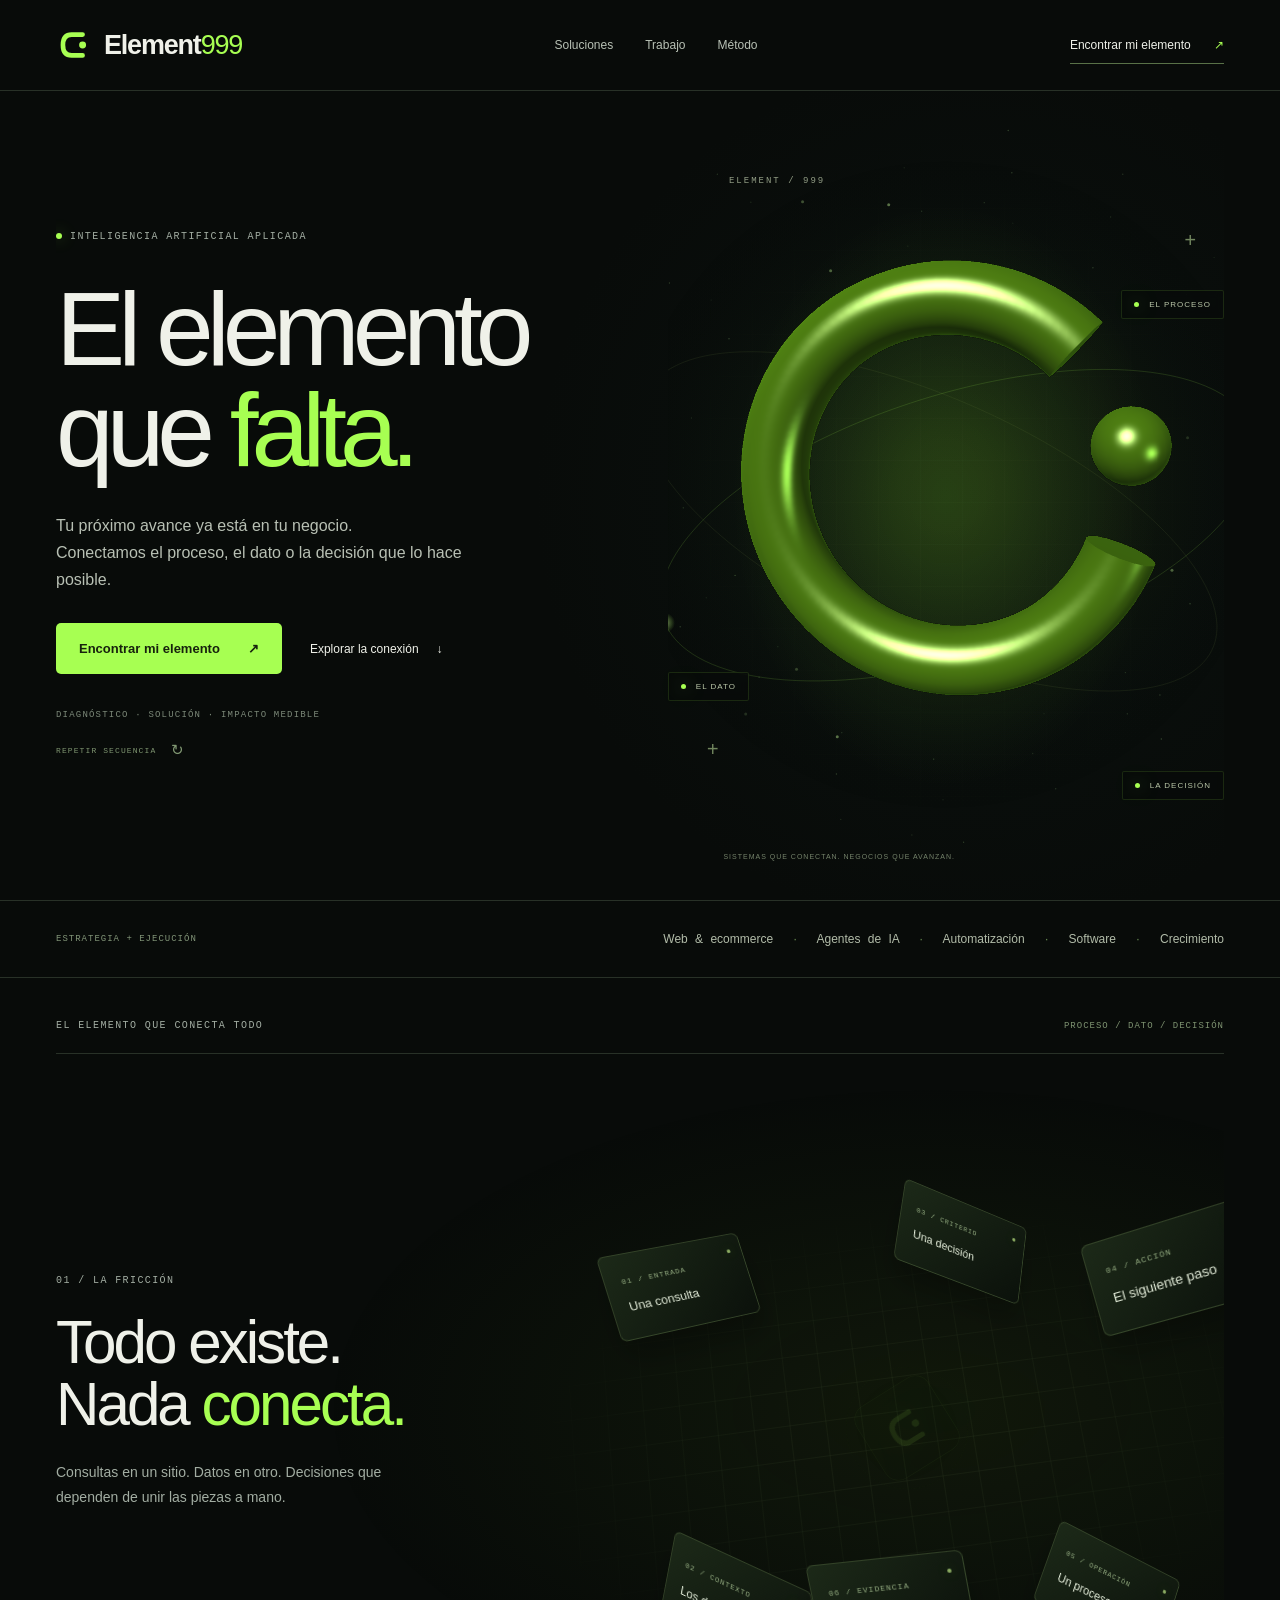
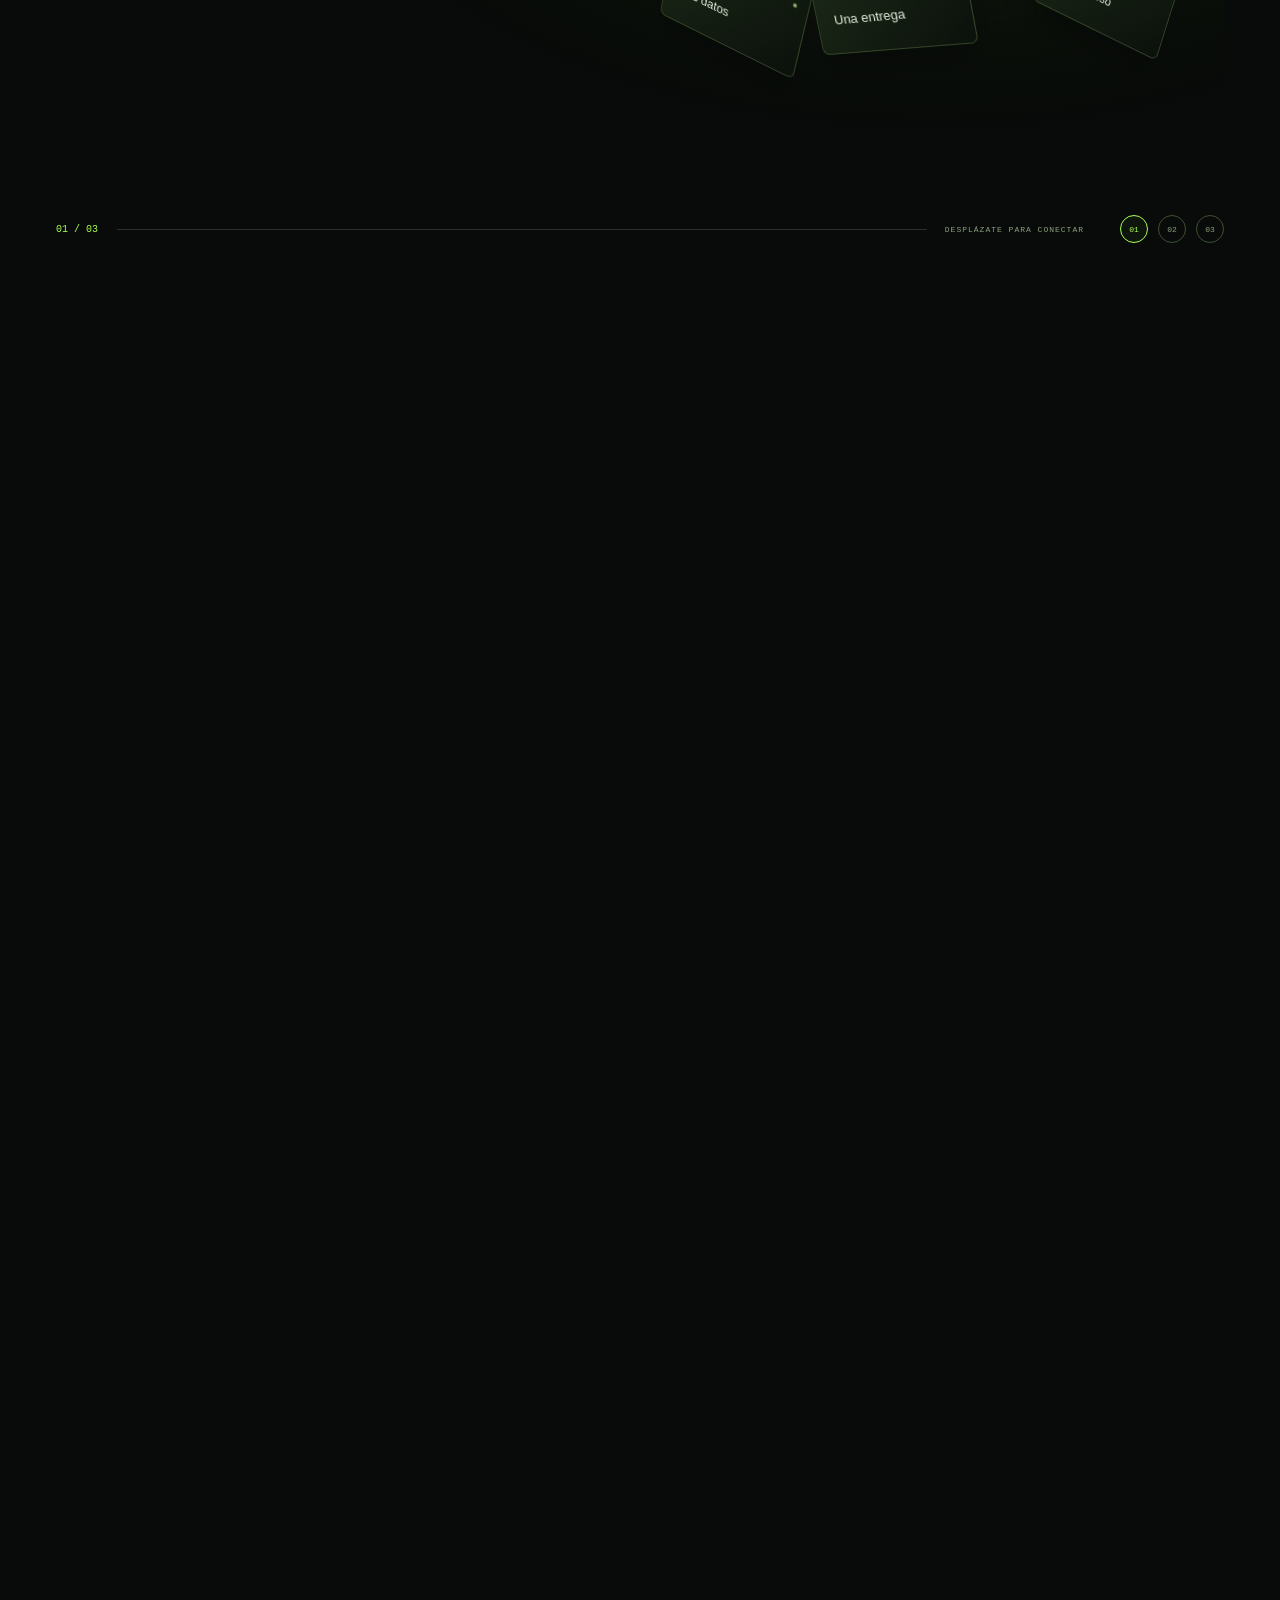
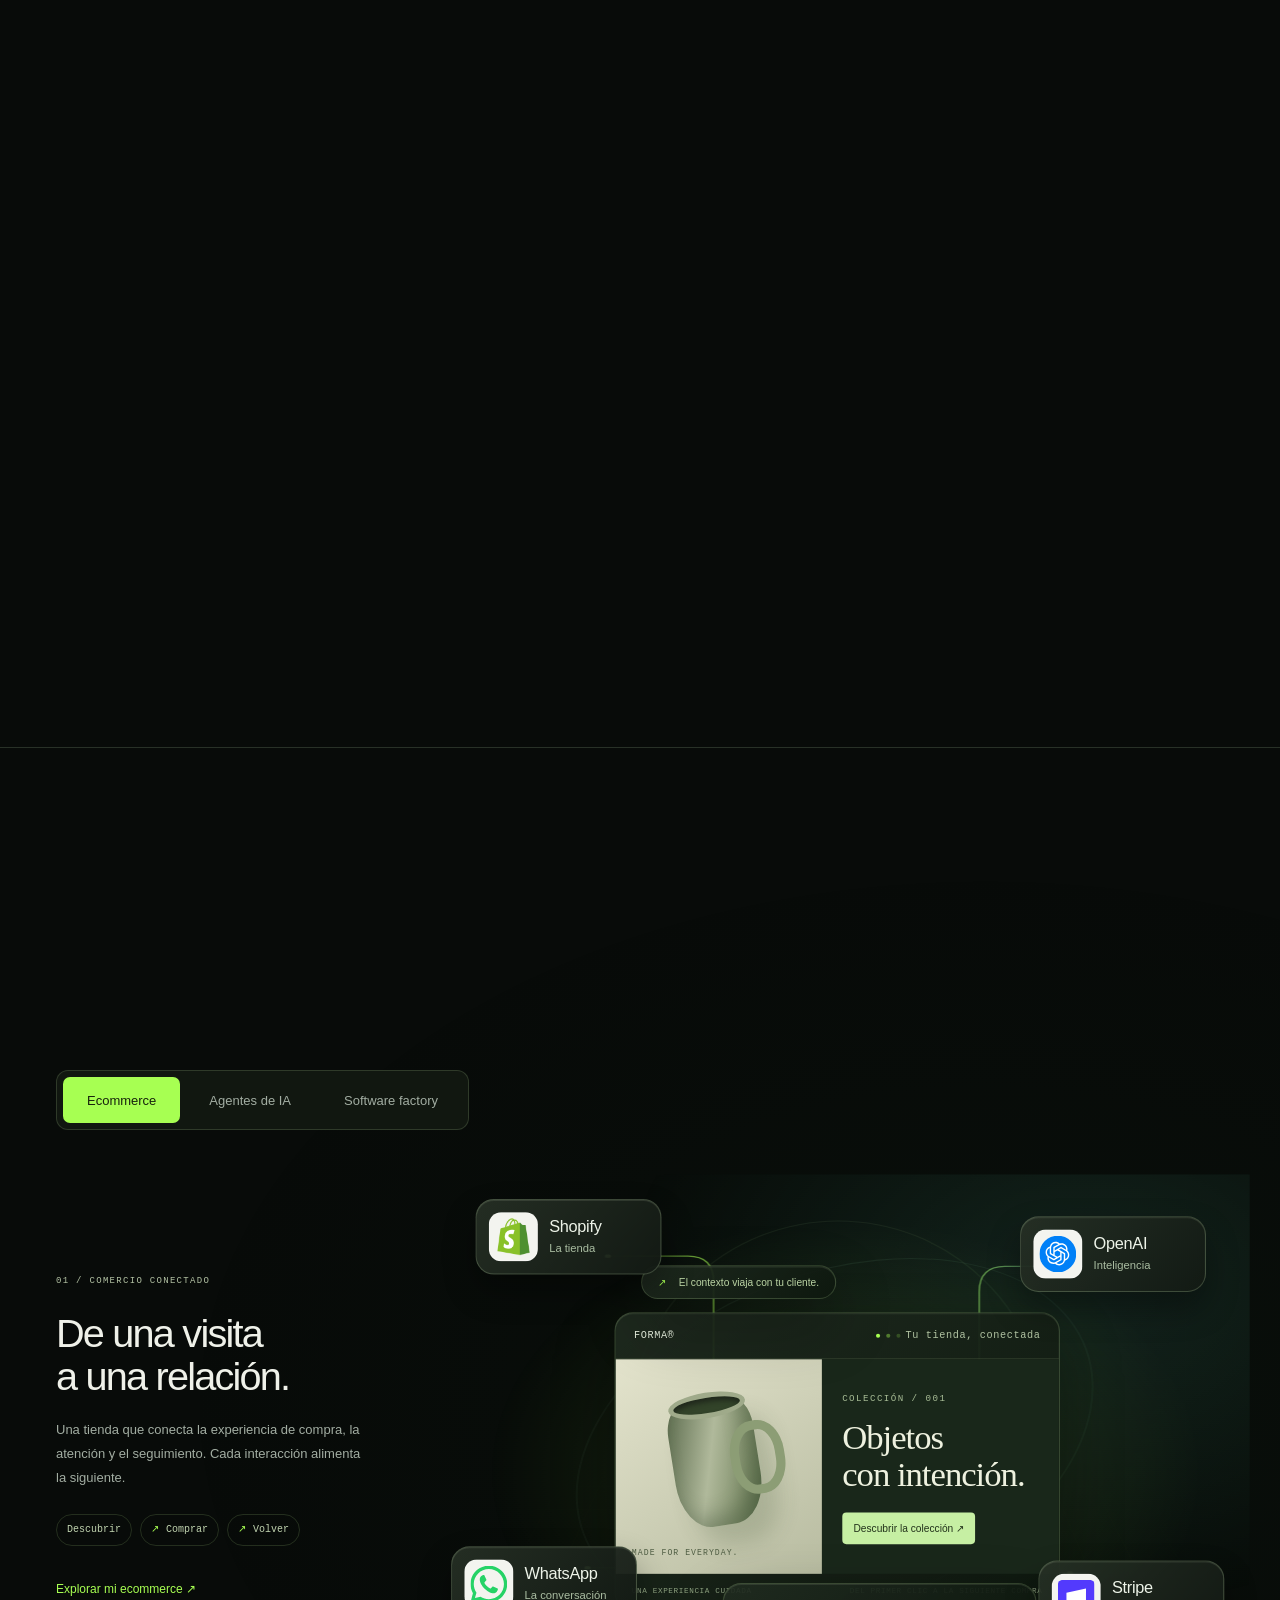
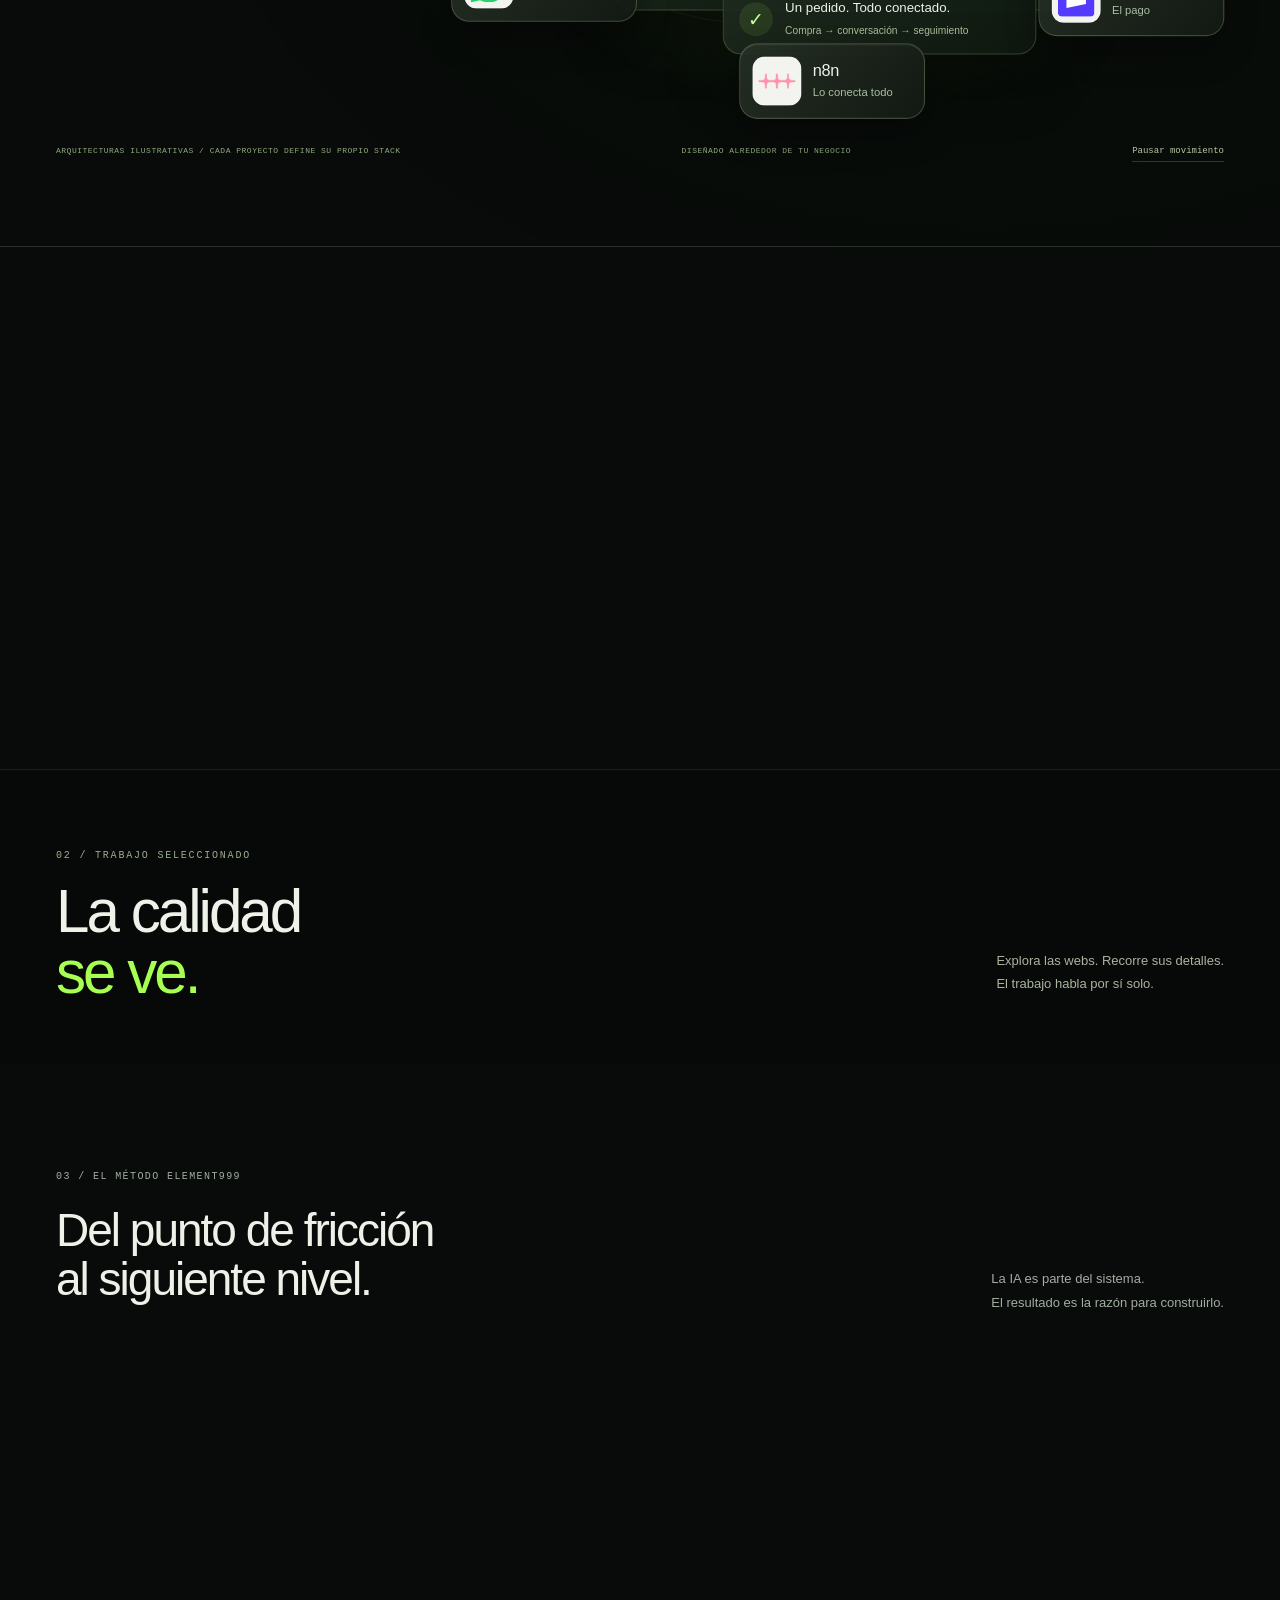
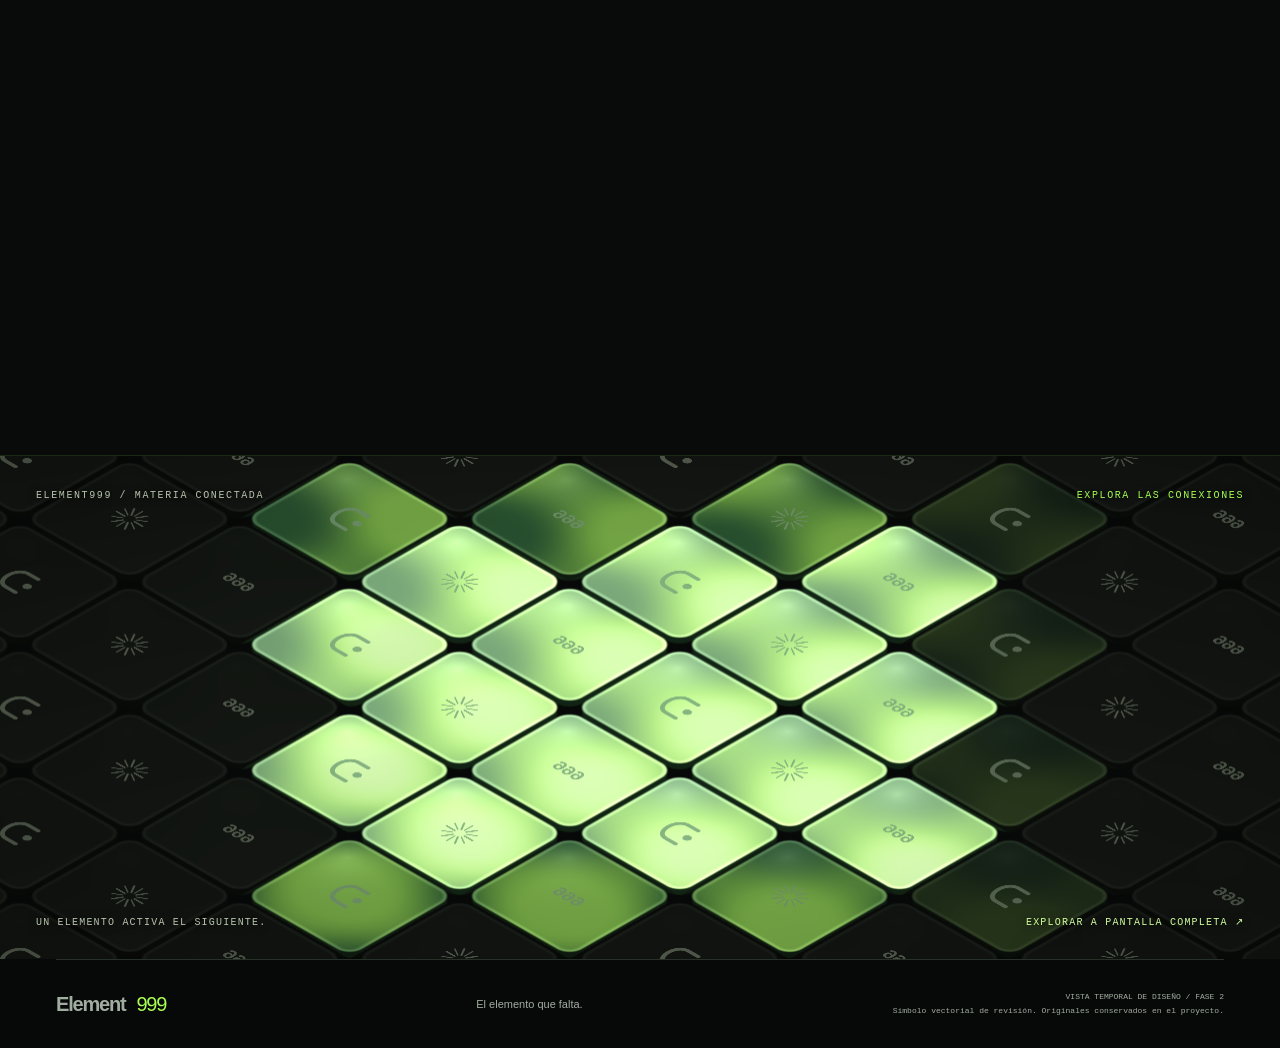
==== commit 0f4f426e: "Publish project request intake with Formspree" ====
--- a/index.html
+++ b/index.html
@@ -1,4 +1,4 @@
-<!doctype html><html lang="es"><head><meta charset="utf-8"><meta name="viewport" content="width=device-width,initial-scale=1"><meta name="theme-color" content="#080b09"><meta name="robots" content="noindex,nofollow"><title>Element999 — El elemento que falta</title><link rel="icon" href="favicon.svg" type="image/svg+xml"><link rel="stylesheet" href="preloader/preloader.css?v=1"><script>(function(){try{var p=new URLSearchParams(location.search),f=p.get('preloader');if(f!=='0'&&(f==='force'||f==='1'||sessionStorage.getItem('element999:fluid-preloader:v1')!=='seen'))document.documentElement.classList.add('preloader-pending');}catch(e){document.documentElement.classList.add('preloader-pending');}document.documentElement.dataset.preloaderWatchdog=String(setTimeout(function(){if(!document.getElementById('element999-preloader'))document.documentElement.classList.remove('preloader-pending');delete document.documentElement.dataset.preloaderWatchdog;},15000));})();</script><script type="module" src="preloader/Preloader.js?v=1"></script><link rel="stylesheet" href="base.css"><link rel="stylesheet" href="revision.css"><link rel="stylesheet" href="motion.css?v=3"><link rel="stylesheet" href="isometric/tiles.css"><link rel="stylesheet" href="showcase/showcase.css"><link rel="stylesheet" href="architectures/architectures.css"></head><body>
+<!doctype html><html lang="es"><head><meta charset="utf-8"><meta name="viewport" content="width=device-width,initial-scale=1"><meta name="theme-color" content="#080b09"><meta name="robots" content="noindex,nofollow"><title>Element999 — El elemento que falta</title><link rel="icon" href="favicon.svg" type="image/svg+xml"><link rel="stylesheet" href="preloader/preloader.css?v=1"><script>(function(){try{var p=new URLSearchParams(location.search),f=p.get('preloader');if(f!=='0'&&(f==='force'||f==='1'||sessionStorage.getItem('element999:fluid-preloader:v1')!=='seen'))document.documentElement.classList.add('preloader-pending');}catch(e){document.documentElement.classList.add('preloader-pending');}document.documentElement.dataset.preloaderWatchdog=String(setTimeout(function(){if(!document.getElementById('element999-preloader'))document.documentElement.classList.remove('preloader-pending');delete document.documentElement.dataset.preloaderWatchdog;},15000));})();</script><script type="module" src="preloader/Preloader.js?v=1"></script><link rel="stylesheet" href="base.css"><link rel="stylesheet" href="revision.css"><link rel="stylesheet" href="motion.css?v=3"><link rel="stylesheet" href="isometric/tiles.css"><link rel="stylesheet" href="showcase/showcase.css"><link rel="stylesheet" href="architectures/architectures.css"><link rel="stylesheet" href="requests/requests.css"></head><body>
 <a id="skip" class="skip" href="#main">Saltar al contenido</a>
 <header class="header"><a class="brand" href="#inicio" aria-label="Element999 inicio"><svg aria-hidden="true" viewBox="0 0 64 64"><path d="M46 14H27c-10 0-15 6-15 18s5 18 15 18h19" fill="none" stroke="#a7ff52" stroke-width="8" stroke-linecap="round"/><circle cx="46" cy="32" r="6" fill="#a7ff52"/></svg><span>Element<b>999</b></span></a><nav id="main-nav" aria-label="Navegación principal"><a href="#soluciones">Soluciones</a><a href="#casos">Trabajo</a><a href="#metodo">Método</a></nav><a class="header-cta" href="#diagnostico">Encontrar mi elemento <span aria-hidden="true">↗</span></a><button id="menu" class="menu-toggle" aria-label="Abrir menú" aria-controls="main-nav" aria-expanded="false">☰</button></header>
 <main id="main" tabindex="-1"><section id="inicio" class="hero wrap" aria-labelledby="hero-title"><div class="hero-copy"><p class="eyebrow"><span class="dot"></span>INTELIGENCIA ARTIFICIAL APLICADA</p><h1 id="hero-title"><span class="hero-line"><span>El elemento</span></span><span class="hero-line"><span>que <em>falta.</em></span></span></h1><p class="hero-description">Tu próximo avance ya está en tu negocio.<br>Conectamos el proceso, el dato o la decisión que lo hace posible.</p><div class="hero-actions"><a class="button primary" href="#diagnostico">Encontrar mi elemento <span aria-hidden="true">↗</span></a><a class="text-link" href="#conexion">Explorar la conexión <span aria-hidden="true">↓</span></a></div><p class="hero-footnote">DIAGNÓSTICO · SOLUCIÓN · IMPACTO MEDIBLE</p><button class="replay-sequence" type="button" aria-label="Repetir secuencia de apertura">REPETIR SECUENCIA <span aria-hidden="true">↻</span></button></div><div class="element-scene" role="img" aria-label="Proceso, dato y decisión conectados por Element999"><canvas id="element-canvas" aria-hidden="true"></canvas><div class="scene-grid"></div><div class="orbit"></div><div class="orbit orbit-two"></div><div class="orbit orbit-three"></div><span class="scene-caption">ELEMENT / 999</span><span class="scene-cross cross-one">+</span><span class="scene-cross cross-two">+</span><div class="core"><svg viewBox="0 0 400 400" aria-hidden="true"><defs><linearGradient id="energy" x1="0" y1="0" x2="1" y2="1"><stop stop-color="#d8ffab"/><stop offset=".45" stop-color="#86eb30"/><stop offset=".7" stop-color="#c8ff8e"/><stop offset="1" stop-color="#78ce30"/></linearGradient><radialGradient id="core-light"><stop stop-color="#315515" stop-opacity=".5"/><stop offset="1" stop-color="#080b09" stop-opacity="0"/></radialGradient></defs><circle cx="200" cy="200" r="184" fill="url(#core-light)"/><circle cx="200" cy="200" r="171" fill="none" stroke="#a7ff52" stroke-opacity=".14"/><path d="M281 100H177c-55 0-79 31-79 100s24 100 79 100h104" fill="none" stroke="#243f15" stroke-width="43" stroke-linecap="round"/><path d="M281 100H177c-55 0-79 31-79 100s24 100 79 100h104" fill="none" stroke="url(#energy)" stroke-width="28" stroke-linecap="round"/><path d="M281 92H177c-60 0-87 34-87 108s27 108 87 108h104" fill="none" stroke="#efffcf" stroke-opacity=".6" stroke-width="2" stroke-linecap="round"/><circle cx="280" cy="184" r="29" fill="url(#energy)"/><circle cx="274" cy="176" r="15" fill="#ddffb0" fill-opacity=".35"/><text x="201" y="257" fill="#a7ff52" font-family="Arial,Helvetica,sans-serif" font-size="52" font-weight="700" letter-spacing="2">999</text></svg><span class="core-coordinate">PROCESO / DATO / DECISIÓN</span></div><span class="scene-node node-process"><i></i>EL PROCESO</span><span class="scene-node node-data"><i></i>EL DATO</span><span class="scene-node node-decision"><i></i>LA DECISIÓN</span><span class="scene-bottom">SISTEMAS QUE CONECTAN. NEGOCIOS QUE AVANZAN.</span></div></section>
@@ -12,5 +12,5 @@
 <section id="metodo" class="method section wrap"><div class="method-top"><div><p class="eyebrow">03 / EL MÉTODO ELEMENT999</p><h2>Del punto de fricción<br>al siguiente nivel.</h2></div><p>La IA es parte del sistema.<br>El resultado es la razón para construirlo.</p></div><div class="method-steps"><article><span>01 / ENCONTRAR</span><h3>Entender primero.</h3><p>Identificamos la fricción, el contexto y la oportunidad que merece resolverse.</p></article><article><span>02 / CONECTAR</span><h3>Construir con criterio.</h3><p>Unimos herramientas, datos y procesos alrededor de un alcance definido.</p></article><article><span>03 / COMPROBAR</span><h3>Medir el cambio.</h3><p>Validamos la entrega y observamos qué mejora y qué necesita evolucionar.</p></article></div></section>
 <section class="closing wrap"><p class="eyebrow">EL SIGUIENTE PASO EMPIEZA CON UNA NECESIDAD.</p><h2>Tu negocio tiene<br>un siguiente elemento.</h2><a class="button primary" href="#diagnostico">Vamos a encontrarlo ↗</a><span class="closing-symbol" aria-hidden="true">↗</span></section></main>
 <footer class="site-footer"><div id="materia" data-isometric class="isometric-field footer-materia" tabindex="0" role="region" aria-label="Baldosas isométricas de Element999: mueve el cursor, toca o usa las flechas para iluminar las conexiones."><canvas aria-hidden="true"></canvas><div class="isometric-caption"><span>ELEMENT999 / MATERIA CONECTADA</span><span class="isometric-instruction">EXPLORA LAS CONEXIONES</span></div><div class="isometric-footer"><span>UN ELEMENTO ACTIVA EL SIGUIENTE.</span><a href="laboratorio/">EXPLORAR A PANTALLA COMPLETA ↗</a></div></div><div class="footer wrap"><a class="brand" href="#inicio">Element<b>999</b></a><span>El elemento que falta.</span><small>VISTA TEMPORAL DE DISEÑO / FASE 2<br>Símbolo vectorial de revisión. Originales conservados en el proyecto.</small></div></footer>
-<dialog id="diagnosis" aria-labelledby="diagnosis-title"><div class="dialog-body"><div class="dialog-head"><span class="eyebrow">ELEMENT999 / DIAGNÓSTICO</span><button id="close-diagnosis" class="close" aria-label="Cerrar diagnóstico">×</button></div><div id="form-body"><h2 id="diagnosis-title">Primero, la necesidad.</h2><p class="form-intro">No hace falta que sepas qué tecnología necesitas. Empecemos por lo que quieres cambiar.</p><p class="fineprint">Demostración guiada. Sin agente conectado ni envío de datos.</p><p id="step-label" class="step-label">PASO 01 / 03</p><form id="diagnosis-form" method="dialog"><fieldset data-step="1"><legend>¿Dónde está el siguiente avance?</legend><div class="choice-list"><label class="choice"><input type="radio" name="service" value="landing" required><span>Captar oportunidades<small>Una landing para una oferta concreta.</small></span></label><label class="choice"><input type="radio" name="service" value="agent"><span>Atender y conectar<small>Un agente web conectado a tu CRM.</small></span></label><label class="choice"><input type="radio" name="service" value="custom"><span>Construir algo a medida<small>Ecommerce, software u otro reto.</small></span></label></div><label class="field">¿Qué te gustaría cambiar?<textarea name="need" minlength="12" maxlength="1200" required placeholder="Por ejemplo: recibimos consultas y el seguimiento se hace a mano." rows="3"></textarea></label><p class="fineprint">Al menos 12 caracteres. Evita datos personales o confidenciales.</p></fieldset><fieldset data-step="2" hidden><legend>Un poco de contexto.</legend><label class="field">Tu empresa o tipo de negocio<input name="business" required maxlength="160" placeholder="Por ejemplo: tienda de decoración online"></label><label class="field">Herramientas e integraciones actuales<input name="tools" required maxlength="240" placeholder="Puedes indicar que todavía no están definidas."></label><label class="field">¿Está validada la integración principal?<select name="validated" required><option value="">Selecciona una opción</option><option value="yes">Sí, está validada para este alcance</option><option value="unknown">No / todavía no lo sé</option></select></label><div class="checks"><label id="language"><input type="checkbox" name="language">Segundo idioma con traducción aportada</label><label><input type="checkbox" name="extra">Una integración adicional ya validada</label><label><input type="checkbox" name="urgent">Necesito una entrega urgente</label><label><input type="checkbox" name="review">Hay migraciones, APIs sin validar o alcance abierto</label></div></fieldset><fieldset data-step="3" hidden><legend>Esto es lo que entendemos.</legend><dl id="confirmation" class="summary"></dl><label class="choice"><input name="confirmed" type="checkbox" required><span>Confirmo que este resumen refleja mi necesidad.</span></label><p class="fineprint">Puedes volver atrás para corregirlo. La estimación no reserva agenda.</p></fieldset><p id="error" class="error" role="alert"></p><div class="form-actions"><button type="button" id="back" class="button secondary" hidden>← Atrás</button><button type="submit" id="next" class="button primary">Continuar ↗</button></div></form></div><section id="result" hidden aria-labelledby="result-title"><p class="eyebrow">TU SIGUIENTE ELEMENTO</p><h2 id="result-title">Una dirección.<br>Un punto de partida.</h2><dl id="result-summary" class="summary"></dl><div class="quote"><p class="eyebrow">INVERSIÓN PRELIMINAR</p><p id="price" class="quote-price"></p><p id="quote-note"></p><p id="quote-details"></p><button id="download" class="button primary">Descargar resumen ↓</button></div><p class="fineprint">Demostración local. Sin envío de propuesta, contratación ni reserva. Los costes externos y el alcance final se confirman por separado.</p><button id="restart" class="text-link">Empezar de nuevo ↗</button></section></div></dialog>
+<dialog id="diagnosis" aria-labelledby="diagnosis-title"><div class="dialog-body"><div class="dialog-head"><span class="eyebrow">ELEMENT999 / DIAGNÓSTICO</span><button id="close-diagnosis" class="close" aria-label="Cerrar diagnóstico">×</button></div><div id="form-body"><h2 id="diagnosis-title">Primero, la necesidad.</h2><p class="form-intro">No hace falta que sepas qué tecnología necesitas. Empecemos por lo que quieres cambiar.</p><p class="fineprint">Obtén una estimación orientativa. Al terminar podrás solicitar una revisión; tus datos solo se envían al pulsar «Enviar solicitud».</p><p id="step-label" class="step-label">PASO 01 / 03</p><form id="diagnosis-form" method="dialog"><fieldset data-step="1"><legend>¿Dónde está el siguiente avance?</legend><div class="choice-list"><label class="choice"><input type="radio" name="service" value="landing" required><span>Captar oportunidades<small>Una landing para una oferta concreta.</small></span></label><label class="choice"><input type="radio" name="service" value="agent"><span>Atender y conectar<small>Un agente web conectado a tu CRM.</small></span></label><label class="choice"><input type="radio" name="service" value="custom"><span>Construir algo a medida<small>Ecommerce, software u otro reto.</small></span></label></div><label class="field">¿Qué te gustaría cambiar?<textarea name="need" minlength="12" maxlength="1200" required placeholder="Por ejemplo: recibimos consultas y el seguimiento se hace a mano." rows="3"></textarea></label><p class="fineprint">Al menos 12 caracteres. Evita datos personales o confidenciales.</p></fieldset><fieldset data-step="2" hidden><legend>Un poco de contexto.</legend><label class="field">Tu empresa o tipo de negocio<input name="business" required maxlength="160" placeholder="Por ejemplo: tienda de decoración online"></label><label class="field">Herramientas e integraciones actuales<input name="tools" required maxlength="240" placeholder="Puedes indicar que todavía no están definidas."></label><label class="field">¿Está validada la integración principal?<select name="validated" required><option value="">Selecciona una opción</option><option value="yes">Sí, está validada para este alcance</option><option value="unknown">No / todavía no lo sé</option></select></label><div class="checks"><label id="language"><input type="checkbox" name="language">Segundo idioma con traducción aportada</label><label><input type="checkbox" name="extra">Una integración adicional ya validada</label><label><input type="checkbox" name="urgent">Necesito una entrega urgente</label><label><input type="checkbox" name="review">Hay migraciones, APIs sin validar o alcance abierto</label></div></fieldset><fieldset data-step="3" hidden><legend>Esto es lo que entendemos.</legend><dl id="confirmation" class="summary"></dl><label class="choice"><input name="confirmed" type="checkbox" required><span>Confirmo que este resumen refleja mi necesidad.</span></label><p class="fineprint">Puedes volver atrás para corregirlo. La estimación no reserva agenda.</p></fieldset><p id="error" class="error" role="alert"></p><div class="form-actions"><button type="button" id="back" class="button secondary" hidden>← Atrás</button><button type="submit" id="next" class="button primary">Continuar ↗</button></div></form></div><section id="result" hidden aria-labelledby="result-title"><p class="eyebrow">TU SIGUIENTE ELEMENTO</p><h2 id="result-title">Una dirección.<br>Un punto de partida.</h2><dl id="result-summary" class="summary"></dl><div class="quote"><p class="eyebrow">INVERSIÓN PRELIMINAR</p><p id="price" class="quote-price"></p><p id="quote-note"></p><p id="quote-details"></p><button id="download" class="button primary">Descargar resumen ↓</button></div><div class="request-contact" aria-labelledby="request-title"><p class="eyebrow">DEL DIAGNÓSTICO A LA ACCIÓN</p><h3 id="request-title">Demos el siguiente paso.</h3><p>Déjanos tu contacto para revisar este proyecto contigo.</p><form id="request-form"><div class="request-grid"><label class="field">Tu nombre<input name="name" autocomplete="name" minlength="2" maxlength="100" required></label><label class="field">Tu correo<input name="email" type="email" autocomplete="email" maxlength="254" required></label></div><label class="request-trap" aria-hidden="true">Deja este campo vacío<input name="website" tabindex="-1" autocomplete="off"></label><label class="choice"><input name="consent" type="checkbox" required><span>Solicito que Element999 me contacte para valorar este proyecto y he leído la información sobre mis datos.</span></label><details><summary>Cómo se utilizarán tus datos</summary><p>Element999 utilizará tu nombre, correo y diagnóstico para responder a tu solicitud y preparar una propuesta. El envío se procesa mediante Formspree y se notifica al correo de Element999. No te suscribimos a publicidad. Evita contraseñas, documentos y datos sensibles. Puedes solicitar acceso, corrección o eliminación respondiendo al correo con el que te contactemos.</p><p><a href="https://formspree.io/legal/privacy-policy/" target="_blank" rel="noopener noreferrer">Privacidad de Formspree ↗</a></p></details><button type="submit" class="button primary" disabled>Enviar solicitud ↗</button></form><p id="request-status" class="request-status" role="status" aria-live="polite">La recepción online aún no está activada. Puedes descargar tu resumen.</p><p id="request-receipt" class="request-receipt" role="status" hidden></p><p class="fineprint">Enviar la solicitud no supone contratación, pago ni reserva de agenda. El alcance, los costes externos y la disponibilidad se confirman por separado.</p></div><button id="restart" class="text-link">Empezar de nuevo ↗</button></section></div></dialog>
 <script type="module" data-critical src="preview.mjs"></script><script type="module" data-critical src="revision.mjs?v=3"></script><script type="module" data-critical src="motion.mjs?v=3"></script><script type="module" src="isometric/tiles.js"></script><script type="module" src="showcase/showcase.js"></script><script type="module" src="architectures/architectures.js"></script></body></html>
--- a/requests/requests.css
+++ b/requests/requests.css
@@ -0,0 +1 @@
+.request-contact{margin-top:32px;padding-top:28px;border-top:1px solid #a7ff5233}.request-contact h3{font-size:clamp(24px,4vw,32px);letter-spacing:-.04em;font-weight:500;margin:0 0 12px}.request-contact p{line-height:1.6}.request-grid{display:grid;grid-template-columns:1fr 1fr;gap:16px}.request-contact .choice{margin:16px 0;align-items:flex-start}.request-contact .choice input{margin-top:4px}.request-contact .fineprint{font-size:13px;color:#aeb8a4}.request-contact details{margin:16px 0;font-size:13px;line-height:1.6;color:#b8c3b0}.request-contact summary{cursor:pointer;min-height:28px}.request-status{font-size:14px;color:#d2ff9d;line-height:1.6;overflow-wrap:anywhere}.request-receipt{border:1px solid #a7ff5266;background:#a7ff520a;padding:20px;border-radius:12px;color:#d2ff9d;line-height:1.7}.request-trap{position:absolute!important;width:1px!important;height:1px!important;padding:0!important;overflow:hidden!important;clip-path:inset(50%);white-space:nowrap}button:disabled{cursor:not-allowed;opacity:.55}@media(max-width:600px){.request-grid{grid-template-columns:1fr}.request-contact button{width:100%;min-height:48px}}
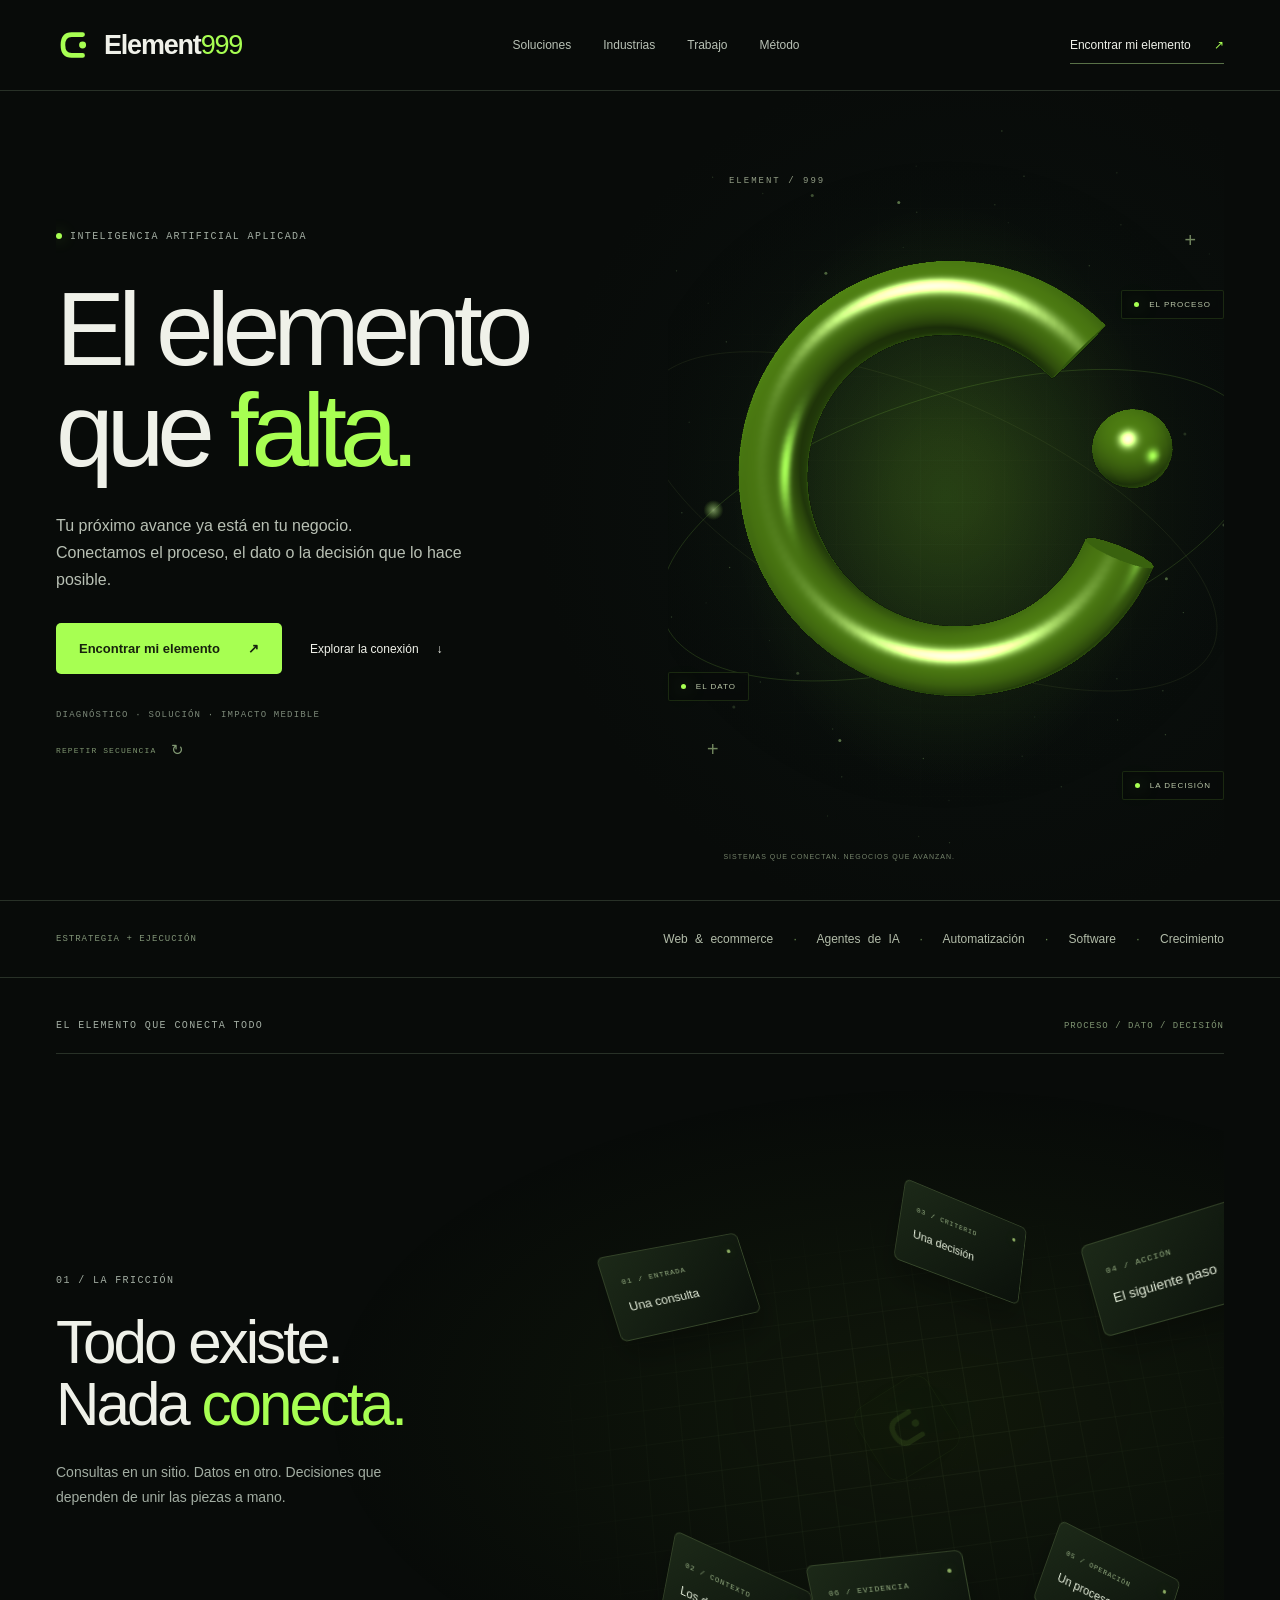
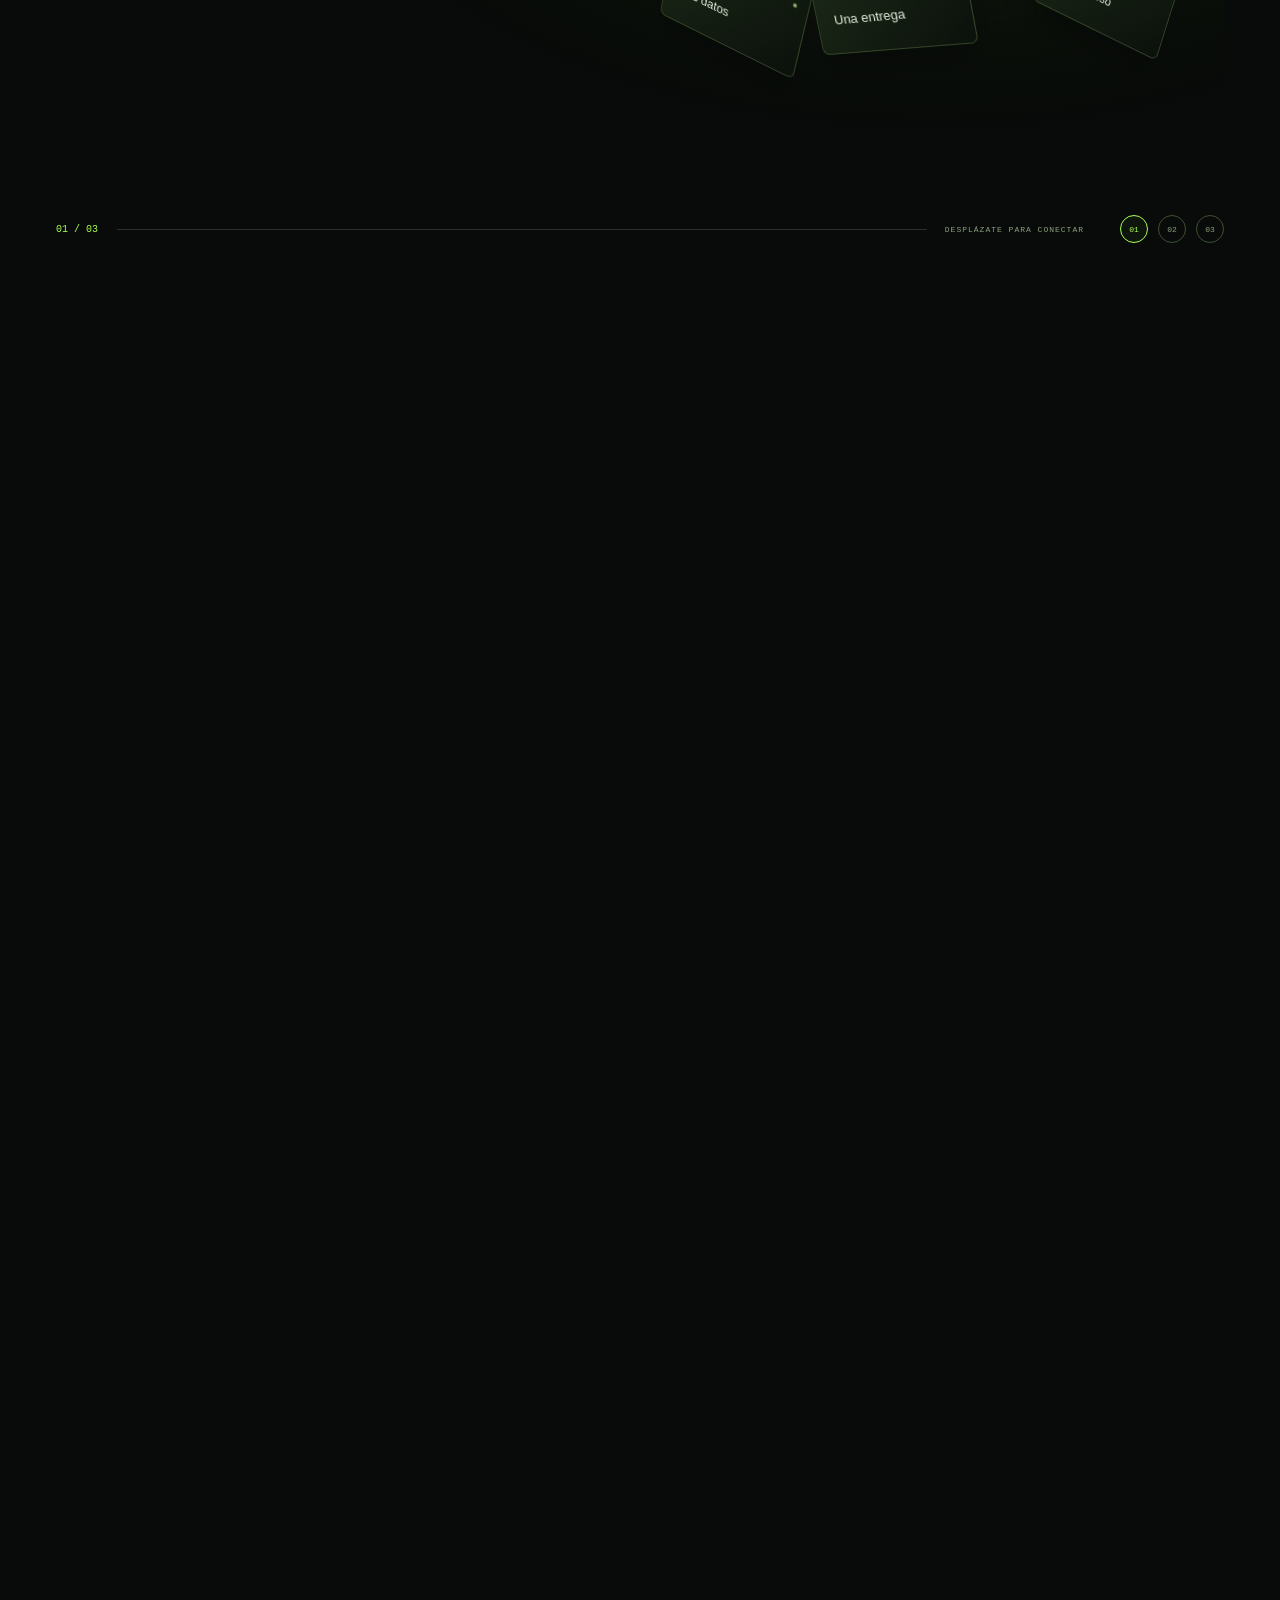
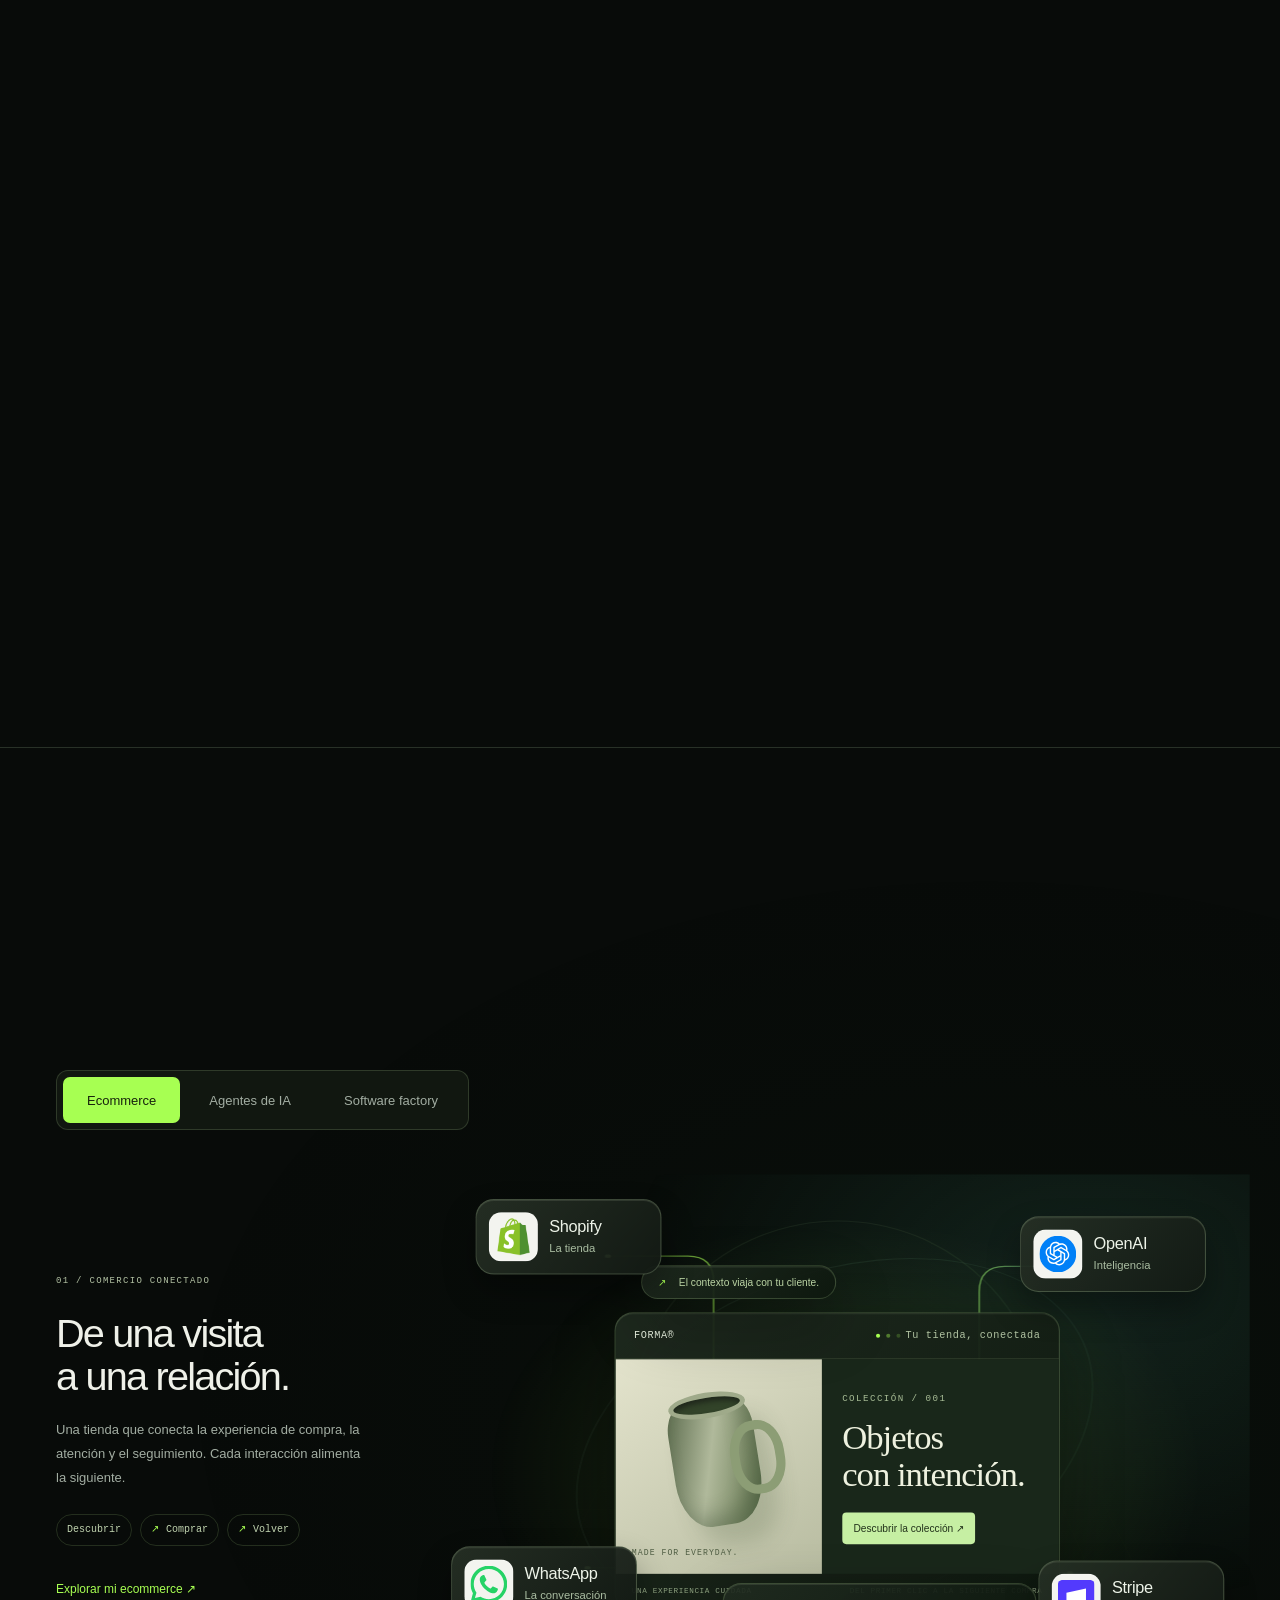
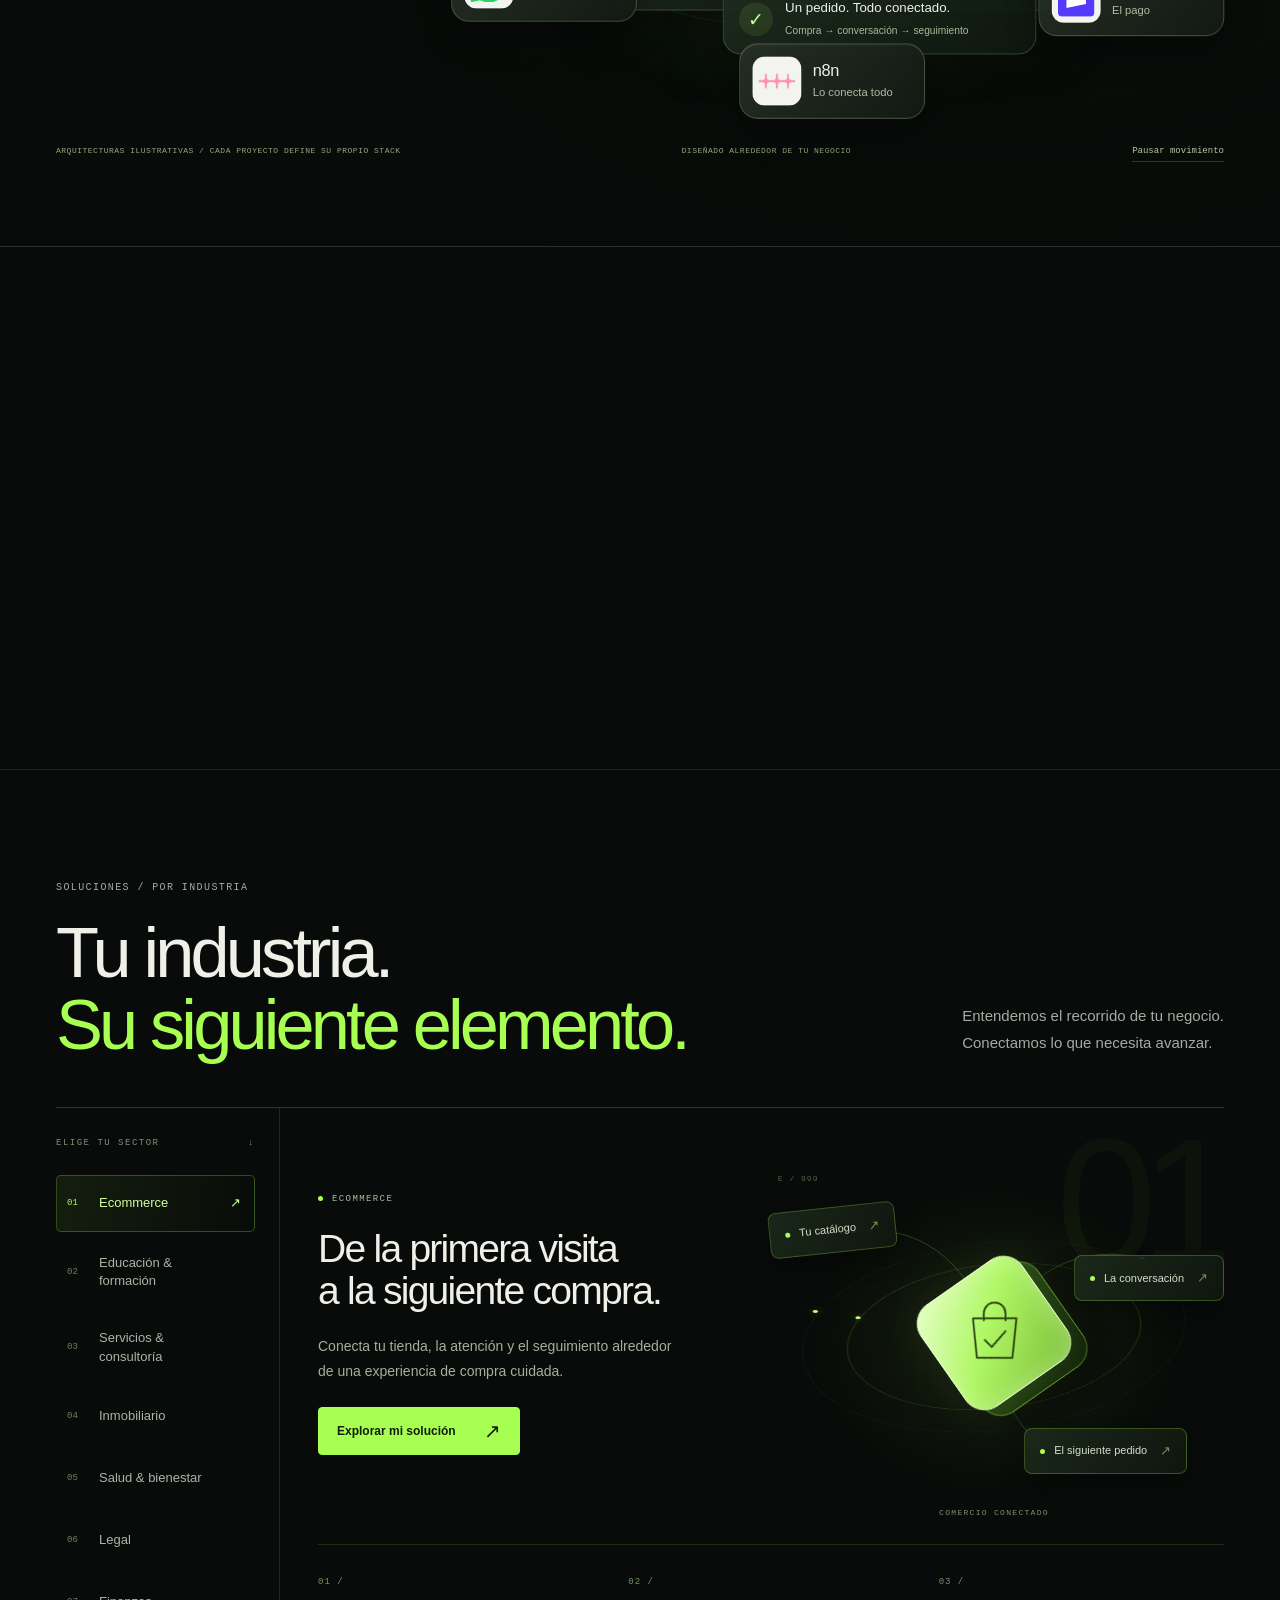
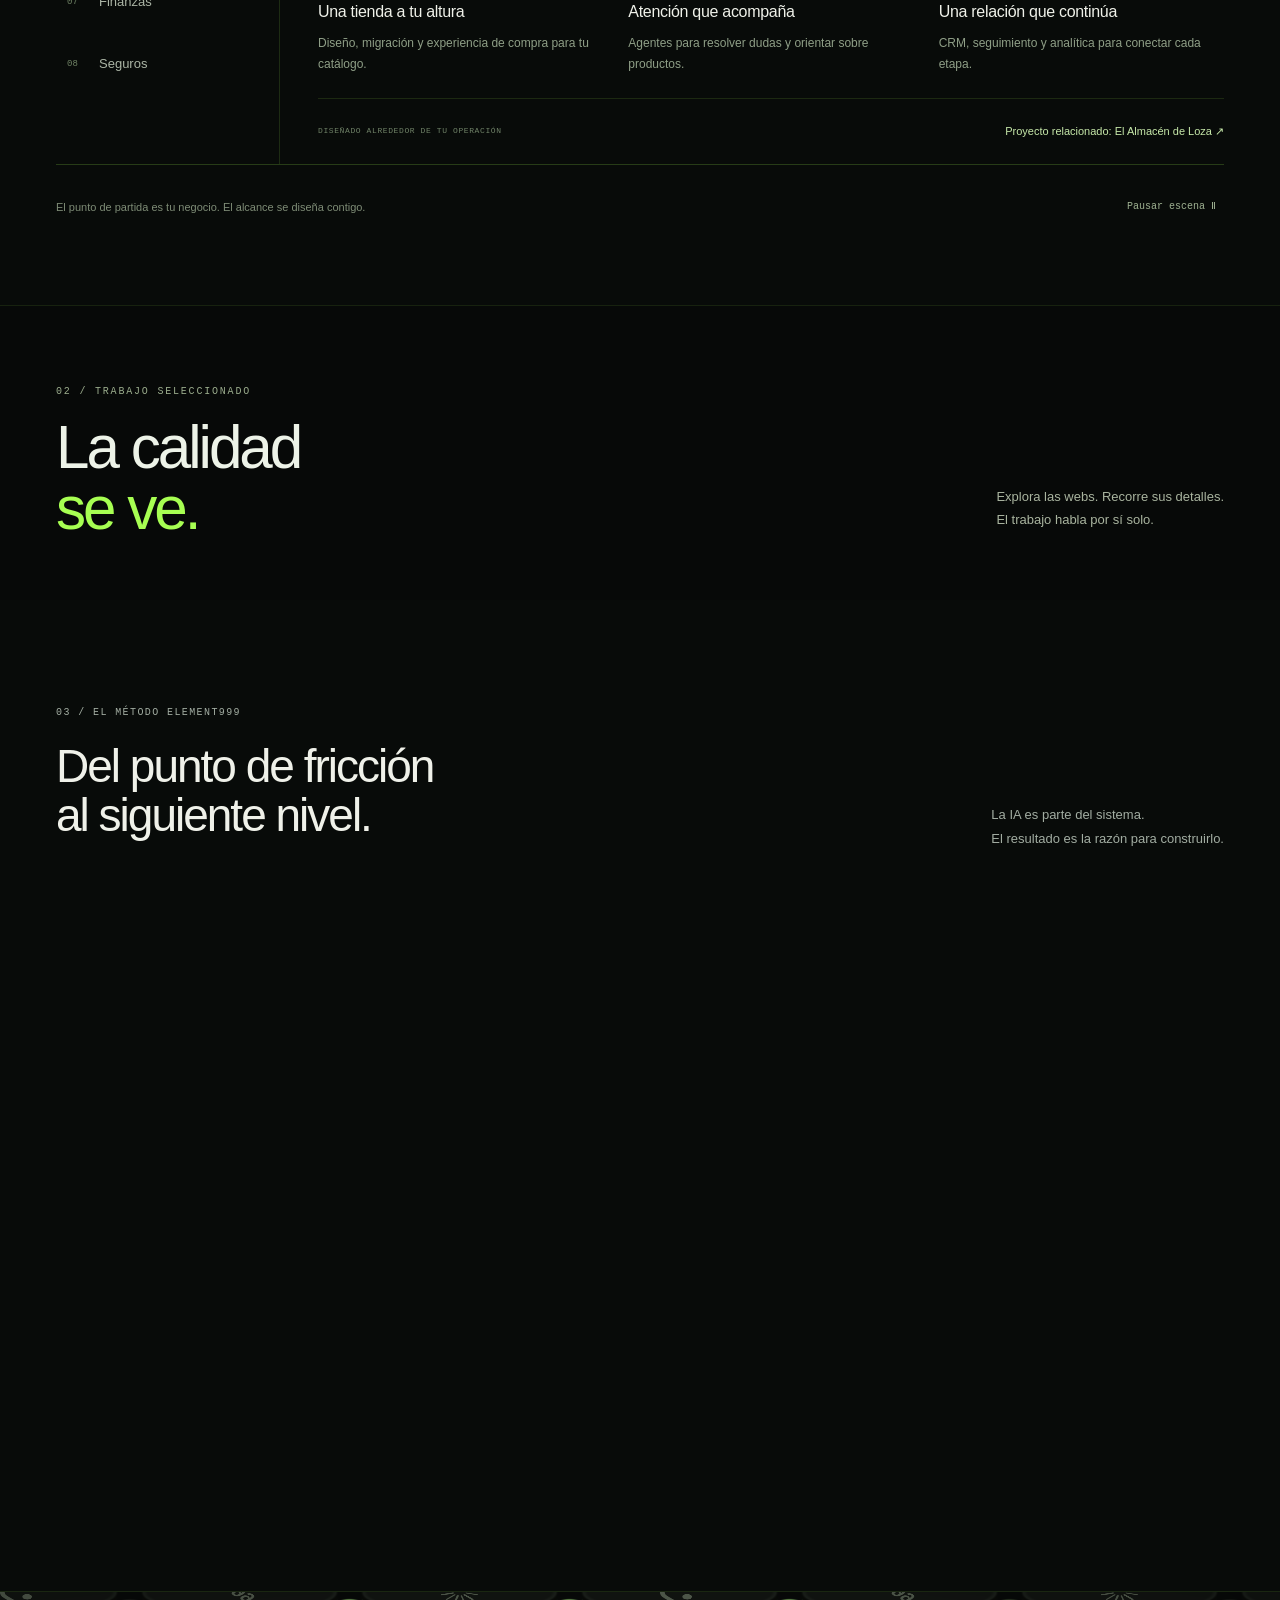
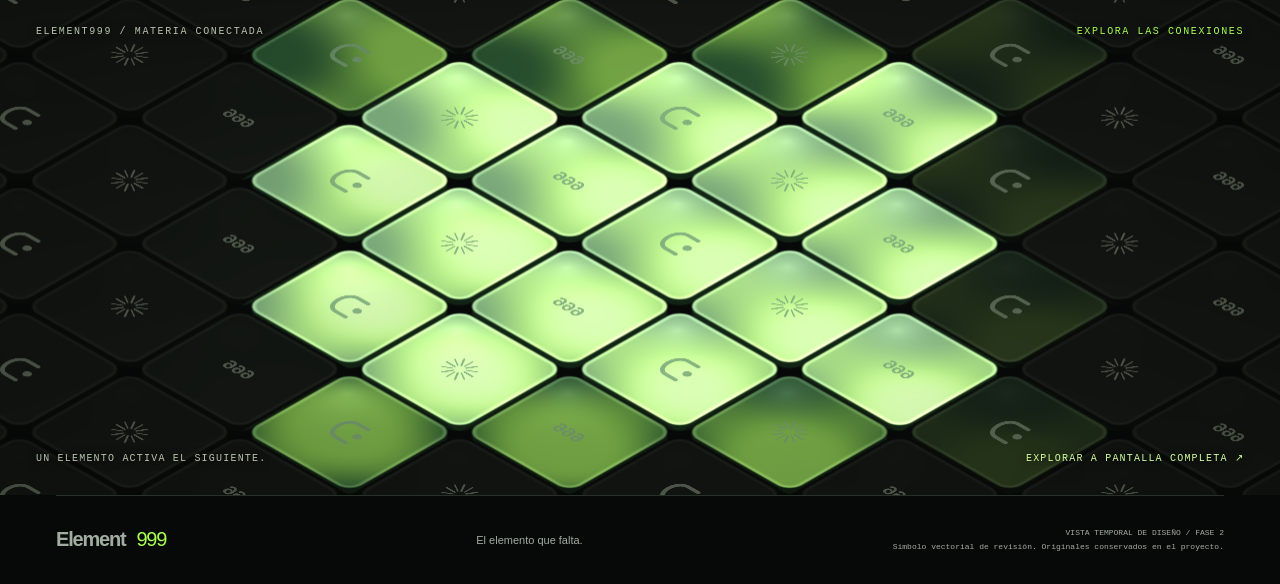
==== commit b5d29041: "Publish industry solutions explorer" ====
--- a/index.html
+++ b/index.html
@@ -1,6 +1,6 @@
-<!doctype html><html lang="es"><head><meta charset="utf-8"><meta name="viewport" content="width=device-width,initial-scale=1"><meta name="theme-color" content="#080b09"><meta name="robots" content="noindex,nofollow"><title>Element999 — El elemento que falta</title><link rel="icon" href="favicon.svg" type="image/svg+xml"><link rel="stylesheet" href="preloader/preloader.css?v=1"><script>(function(){try{var p=new URLSearchParams(location.search),f=p.get('preloader');if(f!=='0'&&(f==='force'||f==='1'||sessionStorage.getItem('element999:fluid-preloader:v1')!=='seen'))document.documentElement.classList.add('preloader-pending');}catch(e){document.documentElement.classList.add('preloader-pending');}document.documentElement.dataset.preloaderWatchdog=String(setTimeout(function(){if(!document.getElementById('element999-preloader'))document.documentElement.classList.remove('preloader-pending');delete document.documentElement.dataset.preloaderWatchdog;},15000));})();</script><script type="module" src="preloader/Preloader.js?v=1"></script><link rel="stylesheet" href="base.css"><link rel="stylesheet" href="revision.css"><link rel="stylesheet" href="motion.css?v=3"><link rel="stylesheet" href="isometric/tiles.css"><link rel="stylesheet" href="showcase/showcase.css"><link rel="stylesheet" href="architectures/architectures.css"><link rel="stylesheet" href="requests/requests.css"></head><body>
+<!doctype html><html lang="es"><head><meta charset="utf-8"><meta name="viewport" content="width=device-width,initial-scale=1"><meta name="theme-color" content="#080b09"><meta name="robots" content="noindex,nofollow"><title>Element999 — El elemento que falta</title><link rel="icon" href="favicon.svg" type="image/svg+xml"><link rel="stylesheet" href="preloader/preloader.css?v=1"><script>(function(){try{var p=new URLSearchParams(location.search),f=p.get('preloader');if(f!=='0'&&(f==='force'||f==='1'||sessionStorage.getItem('element999:fluid-preloader:v1')!=='seen'))document.documentElement.classList.add('preloader-pending');}catch(e){document.documentElement.classList.add('preloader-pending');}document.documentElement.dataset.preloaderWatchdog=String(setTimeout(function(){if(!document.getElementById('element999-preloader'))document.documentElement.classList.remove('preloader-pending');delete document.documentElement.dataset.preloaderWatchdog;},15000));})();</script><script type="module" src="preloader/Preloader.js?v=1"></script><link rel="stylesheet" href="base.css"><link rel="stylesheet" href="revision.css"><link rel="stylesheet" href="motion.css?v=3"><link rel="stylesheet" href="isometric/tiles.css"><link rel="stylesheet" href="showcase/showcase.css"><link rel="stylesheet" href="architectures/architectures.css"><link rel="stylesheet" href="requests/requests.css"><link rel="stylesheet" href="industries/industries.css"></head><body>
 <a id="skip" class="skip" href="#main">Saltar al contenido</a>
-<header class="header"><a class="brand" href="#inicio" aria-label="Element999 inicio"><svg aria-hidden="true" viewBox="0 0 64 64"><path d="M46 14H27c-10 0-15 6-15 18s5 18 15 18h19" fill="none" stroke="#a7ff52" stroke-width="8" stroke-linecap="round"/><circle cx="46" cy="32" r="6" fill="#a7ff52"/></svg><span>Element<b>999</b></span></a><nav id="main-nav" aria-label="Navegación principal"><a href="#soluciones">Soluciones</a><a href="#casos">Trabajo</a><a href="#metodo">Método</a></nav><a class="header-cta" href="#diagnostico">Encontrar mi elemento <span aria-hidden="true">↗</span></a><button id="menu" class="menu-toggle" aria-label="Abrir menú" aria-controls="main-nav" aria-expanded="false">☰</button></header>
+<header class="header"><a class="brand" href="#inicio" aria-label="Element999 inicio"><svg aria-hidden="true" viewBox="0 0 64 64"><path d="M46 14H27c-10 0-15 6-15 18s5 18 15 18h19" fill="none" stroke="#a7ff52" stroke-width="8" stroke-linecap="round"/><circle cx="46" cy="32" r="6" fill="#a7ff52"/></svg><span>Element<b>999</b></span></a><nav id="main-nav" aria-label="Navegación principal"><a href="#soluciones">Soluciones</a><a href="#industrias">Industrias</a><a href="#casos">Trabajo</a><a href="#metodo">Método</a></nav><a class="header-cta" href="#diagnostico">Encontrar mi elemento <span aria-hidden="true">↗</span></a><button id="menu" class="menu-toggle" aria-label="Abrir menú" aria-controls="main-nav" aria-expanded="false">☰</button></header>
 <main id="main" tabindex="-1"><section id="inicio" class="hero wrap" aria-labelledby="hero-title"><div class="hero-copy"><p class="eyebrow"><span class="dot"></span>INTELIGENCIA ARTIFICIAL APLICADA</p><h1 id="hero-title"><span class="hero-line"><span>El elemento</span></span><span class="hero-line"><span>que <em>falta.</em></span></span></h1><p class="hero-description">Tu próximo avance ya está en tu negocio.<br>Conectamos el proceso, el dato o la decisión que lo hace posible.</p><div class="hero-actions"><a class="button primary" href="#diagnostico">Encontrar mi elemento <span aria-hidden="true">↗</span></a><a class="text-link" href="#conexion">Explorar la conexión <span aria-hidden="true">↓</span></a></div><p class="hero-footnote">DIAGNÓSTICO · SOLUCIÓN · IMPACTO MEDIBLE</p><button class="replay-sequence" type="button" aria-label="Repetir secuencia de apertura">REPETIR SECUENCIA <span aria-hidden="true">↻</span></button></div><div class="element-scene" role="img" aria-label="Proceso, dato y decisión conectados por Element999"><canvas id="element-canvas" aria-hidden="true"></canvas><div class="scene-grid"></div><div class="orbit"></div><div class="orbit orbit-two"></div><div class="orbit orbit-three"></div><span class="scene-caption">ELEMENT / 999</span><span class="scene-cross cross-one">+</span><span class="scene-cross cross-two">+</span><div class="core"><svg viewBox="0 0 400 400" aria-hidden="true"><defs><linearGradient id="energy" x1="0" y1="0" x2="1" y2="1"><stop stop-color="#d8ffab"/><stop offset=".45" stop-color="#86eb30"/><stop offset=".7" stop-color="#c8ff8e"/><stop offset="1" stop-color="#78ce30"/></linearGradient><radialGradient id="core-light"><stop stop-color="#315515" stop-opacity=".5"/><stop offset="1" stop-color="#080b09" stop-opacity="0"/></radialGradient></defs><circle cx="200" cy="200" r="184" fill="url(#core-light)"/><circle cx="200" cy="200" r="171" fill="none" stroke="#a7ff52" stroke-opacity=".14"/><path d="M281 100H177c-55 0-79 31-79 100s24 100 79 100h104" fill="none" stroke="#243f15" stroke-width="43" stroke-linecap="round"/><path d="M281 100H177c-55 0-79 31-79 100s24 100 79 100h104" fill="none" stroke="url(#energy)" stroke-width="28" stroke-linecap="round"/><path d="M281 92H177c-60 0-87 34-87 108s27 108 87 108h104" fill="none" stroke="#efffcf" stroke-opacity=".6" stroke-width="2" stroke-linecap="round"/><circle cx="280" cy="184" r="29" fill="url(#energy)"/><circle cx="274" cy="176" r="15" fill="#ddffb0" fill-opacity=".35"/><text x="201" y="257" fill="#a7ff52" font-family="Arial,Helvetica,sans-serif" font-size="52" font-weight="700" letter-spacing="2">999</text></svg><span class="core-coordinate">PROCESO / DATO / DECISIÓN</span></div><span class="scene-node node-process"><i></i>EL PROCESO</span><span class="scene-node node-data"><i></i>EL DATO</span><span class="scene-node node-decision"><i></i>LA DECISIÓN</span><span class="scene-bottom">SISTEMAS QUE CONECTAN. NEGOCIOS QUE AVANZAN.</span></div></section>
 <div class="capability-strip"><div class="strip-inner wrap"><span>ESTRATEGIA + EJECUCIÓN</span><p>Web & ecommerce <b>·</b> Agentes de IA <b>·</b> Automatización <b>·</b> Software <b>·</b> Crecimiento</p></div></div>
 
@@ -8,9 +8,10 @@
       <section id="arquitecturas" class="studio-section architecture-section" aria-labelledby="studio-title"><div class="wrap"><div class="studio-heading"><div><p class="eyebrow">POSIBILIDADES / INTELIGENCIA EN ACCIÓN</p><h2 id="studio-title">Tu próximo salto.<br><em>Un sistema detrás.</em></h2></div><p>Comercio, conversación y software. Cada pieza conectada para que tu negocio avance.</p></div><div class="studio-tabs" role="tablist" aria-label="Explorar soluciones"><button type="button" role="tab" id="studio-tab-landing" aria-controls="studio-landing" aria-selected="true">Ecommerce</button><button type="button" role="tab" id="studio-tab-agent" aria-controls="studio-agent" aria-selected="false">Agentes de IA</button><button type="button" role="tab" id="studio-tab-software" aria-controls="studio-software" aria-selected="false">Software factory</button></div><div id="studio-landing" role="tabpanel" aria-labelledby="studio-tab-landing" class="studio-panel arch-panel" tabindex="0"><div class="studio-copy arch-copy"><span>01 / COMERCIO CONECTADO</span><h3>De una visita<br>a una relación.</h3><p>Una tienda que conecta la experiencia de compra, la atención y el seguimiento. Cada interacción alimenta la siguiente.</p><div class="arch-journey"><span>Descubrir</span><span>Comprar</span><span>Volver</span></div><a class="text-link" href="#diagnostico" data-service="custom">Explorar mi ecommerce ↗</a></div><div class="architecture-scene"><div class="arch-canvas"><svg class="arch-connections" viewBox="0 0 760 560" aria-hidden="true"><defs><linearGradient id="commerce-line"><stop stop-color="#a7ff52" stop-opacity=".07"/><stop offset=".5" stop-color="#a7ff52" stop-opacity=".75"/><stop offset="1" stop-color="#8be5c2" stop-opacity=".2"/></linearGradient></defs><g fill="none" stroke="url(#commerce-line)" stroke-width="1.3"><path d="M155 100H235Q260 100 260 125V210Q260 240 290 240H380"/><path d="M605 110H545Q520 110 520 135V210Q520 240 490 240H380"/><path d="M135 405H210Q235 405 235 380V340Q235 315 260 315H380"/><path d="M625 410H550Q525 410 525 385V340Q525 315 500 315H380"/><path d="M380 460V330"/></g><g class="arch-signal" fill="none" stroke="#caff93" stroke-width="3" stroke-linecap="round" stroke-dasharray="3 300"><path d="M155 100H235Q260 100 260 125V210Q260 240 290 240H380"/><path d="M380 240H490Q520 240 520 210V135Q520 110 545 110H605"/><path d="M380 315H500Q525 315 525 340V385Q525 410 550 410H625"/><path d="M135 405H210Q235 405 235 380V340Q235 315 260 315H380"/></g><g fill="#a7ff52"><circle cx="380" cy="240" r="3"/><circle cx="380" cy="315" r="3"/></g></svg><div class="arch-orbit arch-orbit-a"></div><div class="arch-orbit arch-orbit-b"></div><div class="arch-store arch-glass arch-float"><div class="arch-window-bar"><span>FORMA®</span><i></i><span>Tu tienda, conectada</span></div><div class="arch-store-product"><div class="arch-product-art"><div class="arch-ceramic"><i></i></div><span>MADE FOR EVERYDAY.</span></div><div class="arch-product-copy"><small>COLECCIÓN / 001</small><h4>Objetos<br>con intención.</h4><span class="arch-product-button">Descubrir la colección ↗</span></div></div><div class="arch-store-bottom"><span>UNA EXPERIENCIA CUIDADA</span><span>DEL PRIMER CLIC A LA SIGUIENTE COMPRA</span></div></div><div class="arch-receipt arch-glass arch-float-delay"><span class="arch-check">✓</span><div><strong>Un pedido. Todo conectado.</strong><small>Compra → conversación → seguimiento</small></div></div><div class="arch-mini-message arch-glass"><span>↗</span> El contexto viaja con tu cliente.</div><a class="arch-tool arch-tool-tl" href="https://www.shopify.com" target="_blank" rel="noopener noreferrer" aria-label="Shopify: La tienda"><span class="arch-tool-icon"><img src="architectures/logos/shopify.png" alt="" width="40" height="40" loading="lazy"></span><span><b>Shopify</b><small>La tienda</small></span></a><a class="arch-tool arch-tool-tr" href="https://openai.com" target="_blank" rel="noopener noreferrer" aria-label="OpenAI: Inteligencia"><span class="arch-tool-icon"><img src="architectures/logos/openai.svg" alt="" width="40" height="40" loading="lazy"></span><span><b>OpenAI</b><small>Inteligencia</small></span></a><a class="arch-tool arch-tool-bl" href="https://www.whatsapp.com" target="_blank" rel="noopener noreferrer" aria-label="WhatsApp: La conversación"><span class="arch-tool-icon"><img src="architectures/logos/whatsapp.svg" alt="" width="40" height="40" loading="lazy"></span><span><b>WhatsApp</b><small>La conversación</small></span></a><a class="arch-tool arch-tool-br" href="https://stripe.com" target="_blank" rel="noopener noreferrer" aria-label="Stripe: El pago"><span class="arch-tool-icon"><img src="architectures/logos/stripe.svg" alt="" width="40" height="40" loading="lazy"></span><span><b>Stripe</b><small>El pago</small></span></a><a class="arch-tool arch-tool-bc" href="https://n8n.io" target="_blank" rel="noopener noreferrer" aria-label="n8n: Lo conecta todo"><span class="arch-tool-icon"><img src="architectures/logos/n8n.ico" alt="" width="40" height="40" loading="lazy"></span><span><b>n8n</b><small>Lo conecta todo</small></span></a></div></div></div><div id="studio-agent" role="tabpanel" aria-labelledby="studio-tab-agent" class="studio-panel arch-panel" tabindex="0" hidden><div class="studio-copy arch-copy"><span>02 / INTELIGENCIA QUE CONVERSA</span><h3>Entiende.<br>Responde. Avanza.</h3><p>Texto, voz o una presencia con personalidad. El mismo contexto conectado al siguiente paso de tu negocio.</p><div class="arch-journey"><span>Comprender</span><span>Recordar</span><span>Actuar</span></div><a class="text-link" href="#diagnostico" data-service="agent">Explorar mi agente ↗</a></div><div class="arch-agent-controls" role="group" aria-label="Tipo de experiencia de agente"><button type="button" data-agent-mode="text" aria-pressed="true">Texto</button><button type="button" data-agent-mode="voice" aria-pressed="false">Voz</button><button type="button" data-agent-mode="avatar" aria-pressed="false">Avatar</button></div><div class="architecture-scene"><div class="arch-canvas"><svg class="arch-connections" viewBox="0 0 760 560" aria-hidden="true"><defs><linearGradient id="agent-line"><stop stop-color="#a7ff52" stop-opacity=".07"/><stop offset=".5" stop-color="#a7ff52" stop-opacity=".75"/><stop offset="1" stop-color="#8be5c2" stop-opacity=".2"/></linearGradient></defs><g fill="none" stroke="url(#agent-line)" stroke-width="1.3"><path d="M155 100H235Q260 100 260 125V210Q260 240 290 240H380"/><path d="M605 110H545Q520 110 520 135V210Q520 240 490 240H380"/><path d="M135 405H210Q235 405 235 380V340Q235 315 260 315H380"/><path d="M625 410H550Q525 410 525 385V340Q525 315 500 315H380"/><path d="M380 460V330"/></g><g class="arch-signal" fill="none" stroke="#caff93" stroke-width="3" stroke-linecap="round" stroke-dasharray="3 300"><path d="M155 100H235Q260 100 260 125V210Q260 240 290 240H380"/><path d="M380 240H490Q520 240 520 210V135Q520 110 545 110H605"/><path d="M380 315H500Q525 315 525 340V385Q525 410 550 410H625"/><path d="M135 405H210Q235 405 235 380V340Q235 315 260 315H380"/></g><g fill="#a7ff52"><circle cx="380" cy="240" r="3"/><circle cx="380" cy="315" r="3"/></g></svg><div class="arch-orbit arch-orbit-a"></div><div class="arch-agent-view" data-agent-view="text"><div class="arch-chat-panel arch-glass arch-float"><div class="arch-agent-header"><span class="arch-agent-mark">e<span>•</span></span><div><strong>Element / Asistente</strong><small>EL CONTEXTO, SIEMPRE PRESENTE</small></div><i></i></div><div class="arch-chat-message arch-user">Necesito conectar los pedidos con mi CRM.</div><div class="arch-typing" aria-hidden="true"><i></i><i></i><i></i></div><div class="arch-chat-message arch-answer">Empecemos por tu proceso actual.<br><strong>¿Dónde guardáis la información del cliente?</strong></div><div class="arch-memory"><span>✧</span> Conversación + contexto + siguiente paso</div></div><a class="arch-tool arch-tool-tl" href="https://openai.com" target="_blank" rel="noopener noreferrer" aria-label="OpenAI: Comprender"><span class="arch-tool-icon"><img src="architectures/logos/openai.svg" alt="" width="40" height="40" loading="lazy"></span><span><b>OpenAI</b><small>Comprender</small></span></a><a class="arch-tool arch-tool-tr" href="https://claude.ai" target="_blank" rel="noopener noreferrer" aria-label="Claude: Razonar"><span class="arch-tool-icon"><img src="architectures/logos/claude.ico" alt="" width="40" height="40" loading="lazy"></span><span><b>Claude</b><small>Razonar</small></span></a><a class="arch-tool arch-tool-bl" href="https://www.whatsapp.com" target="_blank" rel="noopener noreferrer" aria-label="WhatsApp: Conversar"><span class="arch-tool-icon"><img src="architectures/logos/whatsapp.svg" alt="" width="40" height="40" loading="lazy"></span><span><b>WhatsApp</b><small>Conversar</small></span></a><a class="arch-tool arch-tool-br" href="https://supabase.com" target="_blank" rel="noopener noreferrer" aria-label="Supabase: Recordar"><span class="arch-tool-icon"><img src="architectures/logos/supabase.svg" alt="" width="40" height="40" loading="lazy"></span><span><b>Supabase</b><small>Recordar</small></span></a><a class="arch-tool arch-tool-bc" href="https://n8n.io" target="_blank" rel="noopener noreferrer" aria-label="n8n: Dar el siguiente paso"><span class="arch-tool-icon"><img src="architectures/logos/n8n.ico" alt="" width="40" height="40" loading="lazy"></span><span><b>n8n</b><small>Dar el siguiente paso</small></span></a></div><div class="arch-agent-view" data-agent-view="voice" hidden><div class="arch-voice-panel arch-glass arch-float"><div class="arch-call-label"><span></span> UNA VOZ PARA TU NEGOCIO</div><div class="arch-voice-orb"><div></div><span>e<small>•</small></span></div><div class="arch-wave" aria-hidden="true"><i style="--bar:0;--bar-height:18px"></i><i style="--bar:1;--bar-height:35px"></i><i style="--bar:2;--bar-height:52px"></i><i style="--bar:3;--bar-height:69px"></i><i style="--bar:4;--bar-height:29px"></i><i style="--bar:5;--bar-height:46px"></i><i style="--bar:6;--bar-height:63px"></i><i style="--bar:7;--bar-height:23px"></i><i style="--bar:8;--bar-height:40px"></i><i style="--bar:9;--bar-height:57px"></i><i style="--bar:10;--bar-height:74px"></i><i style="--bar:11;--bar-height:34px"></i><i style="--bar:12;--bar-height:51px"></i><i style="--bar:13;--bar-height:68px"></i><i style="--bar:14;--bar-height:28px"></i><i style="--bar:15;--bar-height:45px"></i><i style="--bar:16;--bar-height:62px"></i><i style="--bar:17;--bar-height:22px"></i><i style="--bar:18;--bar-height:39px"></i><i style="--bar:19;--bar-height:56px"></i><i style="--bar:20;--bar-height:73px"></i><i style="--bar:21;--bar-height:33px"></i><i style="--bar:22;--bar-height:50px"></i></div><p>Escuchar. Entender.<br><strong>Dar continuidad.</strong></p><button type="button" class="arch-speak" data-speak>Escuchar una muestra <span aria-hidden="true">↗</span></button><p class="arch-audio-note" role="status">Demostración de experiencia de voz</p></div><a class="arch-tool arch-tool-tl" href="https://openai.com" target="_blank" rel="noopener noreferrer" aria-label="OpenAI: Comprender"><span class="arch-tool-icon"><img src="architectures/logos/openai.svg" alt="" width="40" height="40" loading="lazy"></span><span><b>OpenAI</b><small>Comprender</small></span></a><a class="arch-tool arch-tool-tr" href="https://elevenlabs.io" target="_blank" rel="noopener noreferrer" aria-label="ElevenLabs: Voz"><span class="arch-tool-icon"><img src="architectures/logos/elevenlabs.svg" alt="" width="40" height="40" loading="lazy"></span><span><b>ElevenLabs</b><small>Voz</small></span></a><a class="arch-tool arch-tool-bl" href="https://supabase.com" target="_blank" rel="noopener noreferrer" aria-label="Supabase: Contexto"><span class="arch-tool-icon"><img src="architectures/logos/supabase.svg" alt="" width="40" height="40" loading="lazy"></span><span><b>Supabase</b><small>Contexto</small></span></a><a class="arch-tool arch-tool-br" href="https://n8n.io" target="_blank" rel="noopener noreferrer" aria-label="n8n: Actuar"><span class="arch-tool-icon"><img src="architectures/logos/n8n.ico" alt="" width="40" height="40" loading="lazy"></span><span><b>n8n</b><small>Actuar</small></span></a></div><div class="arch-agent-view" data-agent-view="avatar" hidden><div class="arch-avatar-panel arch-glass arch-float"><div class="arch-call-label"><span></span> UNA PRESENCIA CON PERSONALIDAD</div><div class="arch-avatar-stage"><svg class="arch-avatar" viewBox="0 0 300 310" role="img" aria-label="Personaje ilustrado de un asistente conversacional"><defs><linearGradient id="avatar-skin" x1="0" y1="0" x2="1" y2="1"><stop stop-color="#e3e9d1"/><stop offset=".58" stop-color="#b5c6a2"/><stop offset="1" stop-color="#708c64"/></linearGradient><linearGradient id="avatar-jacket" x1="0" y1="0" x2="1" y2="1"><stop stop-color="#355844"/><stop offset="1" stop-color="#0b1712"/></linearGradient><radialGradient id="avatar-halo"><stop stop-color="#baff6c" stop-opacity=".3"/><stop offset="1" stop-color="#a7ff52" stop-opacity="0"/></radialGradient></defs><circle cx="150" cy="148" r="140" fill="url(#avatar-halo)"/><path d="M40 310Q48 253 111 239L189 239Q252 253 260 310" fill="url(#avatar-jacket)" stroke="#9bcf7e" stroke-opacity=".45"/><path d="M124 207V245Q150 267 176 245V207" fill="url(#avatar-skin)"/><path d="M89 119Q83 54 150 49Q222 48 211 126L201 182Q190 226 150 236Q110 226 99 182Z" fill="url(#avatar-skin)"/><path d="M90 127Q69 49 129 35Q184 16 213 57Q232 81 211 139L203 100Q175 106 147 77Q123 106 94 105Z" fill="#182d23"/><path d="M96 88Q122 39 170 51" fill="none" stroke="#5f8967" stroke-width="5" stroke-linecap="round"/><path d="M110 135Q123 128 135 135M164 135Q177 128 190 136" fill="none" stroke="#3a4f37" stroke-width="4" stroke-linecap="round"/><g class="arch-avatar-eyes"><path d="M113 146Q123 151 133 146M166 146Q176 151 186 146" fill="none" stroke="#243626" stroke-width="4" stroke-linecap="round"/></g><path d="M150 151L145 174Q151 178 157 174" fill="none" stroke="#6c8660" stroke-width="2" stroke-linecap="round"/><ellipse class="arch-avatar-mouth" cx="150" cy="194" rx="14" ry="2.5" fill="#425d3b"/><path d="M127 252L150 278L173 252M150 278V310" fill="none" stroke="#a7ff52" stroke-opacity=".45" stroke-width="1.5"/><circle cx="207" cy="163" r="5" fill="#b9ff70"/><path d="M209 168Q219 190 183 199" fill="none" stroke="#9bc879" stroke-width="2"/><circle cx="181" cy="199" r="3" fill="#d2ff9d"/></svg></div><p>Una cara reconocible.<br><strong>Una conversación natural.</strong></p><button type="button" class="arch-speak" data-speak>Escuchar al personaje <span aria-hidden="true">↗</span></button><p class="arch-audio-note" role="status">Demostración de avatar conversacional</p></div><a class="arch-tool arch-tool-tl" href="https://openai.com" target="_blank" rel="noopener noreferrer" aria-label="OpenAI: Conversación"><span class="arch-tool-icon"><img src="architectures/logos/openai.svg" alt="" width="40" height="40" loading="lazy"></span><span><b>OpenAI</b><small>Conversación</small></span></a><a class="arch-tool arch-tool-tr" href="https://www.heygen.com" target="_blank" rel="noopener noreferrer" aria-label="HeyGen: Presencia visual"><span class="arch-tool-icon"><img src="architectures/logos/heygen.ico" alt="" width="40" height="40" loading="lazy"></span><span><b>HeyGen</b><small>Presencia visual</small></span></a><a class="arch-tool arch-tool-bl" href="https://elevenlabs.io" target="_blank" rel="noopener noreferrer" aria-label="ElevenLabs: Voz"><span class="arch-tool-icon"><img src="architectures/logos/elevenlabs.svg" alt="" width="40" height="40" loading="lazy"></span><span><b>ElevenLabs</b><small>Voz</small></span></a><a class="arch-tool arch-tool-br" href="https://n8n.io" target="_blank" rel="noopener noreferrer" aria-label="n8n: Acción"><span class="arch-tool-icon"><img src="architectures/logos/n8n.ico" alt="" width="40" height="40" loading="lazy"></span><span><b>n8n</b><small>Acción</small></span></a></div></div></div></div><div id="studio-software" role="tabpanel" aria-labelledby="studio-tab-software" class="studio-panel arch-panel" tabindex="0" hidden><div class="studio-copy arch-copy"><span>03 / SOFTWARE FACTORY</span><h3>Tu operación.<br>A otra escala.</h3><p>De la idea a un producto propio. Inteligencia, datos y protección trabajando alrededor de lo que tu empresa necesita.</p><div class="arch-journey"><span>Crear</span><span>Proteger</span><span>Evolucionar</span></div><a class="text-link" href="#diagnostico" data-service="custom">Explorar mi software ↗</a></div><div class="architecture-scene"><div class="arch-canvas"><svg class="arch-connections" viewBox="0 0 760 560" aria-hidden="true"><defs><linearGradient id="factory-line"><stop stop-color="#a7ff52" stop-opacity=".07"/><stop offset=".5" stop-color="#a7ff52" stop-opacity=".75"/><stop offset="1" stop-color="#8be5c2" stop-opacity=".2"/></linearGradient></defs><g fill="none" stroke="url(#factory-line)" stroke-width="1.3"><path d="M155 100H235Q260 100 260 125V210Q260 240 290 240H380"/><path d="M605 110H545Q520 110 520 135V210Q520 240 490 240H380"/><path d="M135 405H210Q235 405 235 380V340Q235 315 260 315H380"/><path d="M625 410H550Q525 410 525 385V340Q525 315 500 315H380"/><path d="M380 460V330"/></g><g class="arch-signal" fill="none" stroke="#caff93" stroke-width="3" stroke-linecap="round" stroke-dasharray="3 300"><path d="M155 100H235Q260 100 260 125V210Q260 240 290 240H380"/><path d="M380 240H490Q520 240 520 210V135Q520 110 545 110H605"/><path d="M380 315H500Q525 315 525 340V385Q525 410 550 410H625"/><path d="M135 405H210Q235 405 235 380V340Q235 315 260 315H380"/></g><g fill="#a7ff52"><circle cx="380" cy="240" r="3"/><circle cx="380" cy="315" r="3"/></g></svg><div class="arch-orbit arch-orbit-a"></div><div class="arch-orbit arch-orbit-b"></div><div class="arch-factory-panel arch-glass arch-float"><div class="arch-window-bar"><span>ELEMENT / WORKSPACE</span><i></i><span>Tu operación, en una vista</span></div><div class="arch-dashboard"><div class="arch-dashboard-nav"><span class="arch-agent-mark">e<span>•</span></span><i></i><i></i><i></i></div><div class="arch-dashboard-main"><small>DISEÑADO ALREDEDOR DE TU NEGOCIO</small><h4>Todo encuentra<br>su lugar.</h4><div class="arch-dash-grid"><div class="arch-dash-chart"><span>El trabajo avanza</span><svg viewBox="0 0 200 80" aria-hidden="true"><path d="M0 65Q20 65 35 48T65 55T100 36T135 40T165 17T200 8" fill="none" stroke="#a7ff52" stroke-width="2"/><path d="M0 65Q20 65 35 48T65 55T100 36T135 40T165 17T200 8V80H0Z" fill="#a7ff5212"/></svg></div><div class="arch-dash-items"><span>Una necesidad</span><span>Un sistema</span><span>Un siguiente paso</span></div></div></div></div><div class="arch-store-bottom"><span>CREAR → COMPROBAR → EVOLUCIONAR</span><span>SOFTWARE FACTORY</span></div></div><div class="arch-security arch-glass arch-float-delay"><svg viewBox="0 0 48 48" aria-hidden="true"><path d="M24 5L39 11V23Q38 35 24 43Q10 35 9 23V11Z" fill="#a7ff5215" stroke="#a7ff52" stroke-width="1.8"/><path d="M16 23L22 29L33 17" fill="none" stroke="#d2ff9d" stroke-width="2.3"/></svg><div><strong>Seguridad desde el diseño.</strong><small>Accesos, datos y continuidad.</small></div></div><a class="arch-tool arch-tool-tl" href="https://github.com" target="_blank" rel="noopener noreferrer" aria-label="GitHub: Construir en equipo"><span class="arch-tool-icon"><img src="architectures/logos/github.svg" alt="" width="40" height="40" loading="lazy"></span><span><b>GitHub</b><small>Construir en equipo</small></span></a><a class="arch-tool arch-tool-tr" href="https://www.cloudflare.com" target="_blank" rel="noopener noreferrer" aria-label="Cloudflare: Proteger"><span class="arch-tool-icon"><img src="architectures/logos/cloudflare.png" alt="" width="40" height="40" loading="lazy"></span><span><b>Cloudflare</b><small>Proteger</small></span></a><a class="arch-tool arch-tool-bl" href="https://claude.ai" target="_blank" rel="noopener noreferrer" aria-label="Claude: Crear con IA"><span class="arch-tool-icon"><img src="architectures/logos/claude.ico" alt="" width="40" height="40" loading="lazy"></span><span><b>Claude</b><small>Crear con IA</small></span></a><a class="arch-tool arch-tool-br" href="https://supabase.com" target="_blank" rel="noopener noreferrer" aria-label="Supabase: Conectar los datos"><span class="arch-tool-icon"><img src="architectures/logos/supabase.svg" alt="" width="40" height="40" loading="lazy"></span><span><b>Supabase</b><small>Conectar los datos</small></span></a><a class="arch-tool arch-tool-bc" href="https://vercel.com" target="_blank" rel="noopener noreferrer" aria-label="Vercel: Llevarlo a producción"><span class="arch-tool-icon"><img src="architectures/logos/vercel.png" alt="" width="40" height="40" loading="lazy"></span><span><b>Vercel</b><small>Llevarlo a producción</small></span></a></div></div></div><p class="studio-caption"><span>ARQUITECTURAS ILUSTRATIVAS / CADA PROYECTO DEFINE SU PROPIO STACK</span><span>DISEÑADO ALREDEDOR DE TU NEGOCIO</span></p></div></section>
 
 <section id="soluciones" class="solutions section wrap" aria-labelledby="solutions-title"><div class="section-intro"><p class="eyebrow">01 / CAPACIDADES</p><h2 id="solutions-title">Tecnología con<br>un objetivo claro.</h2><p>Empezamos por lo que necesita cambiar.<br>Construimos la solución alrededor.</p></div><div><a class="solution-row" href="#diagnostico" data-service="landing"><span class="row-index">01</span><div><h3>Vender más.</h3><p>Webs, landings, marketing, SEO y GEO.</p></div><span class="row-arrow">↗</span></a><a class="solution-row" href="#diagnostico" data-service="agent"><span class="row-index">02</span><div><h3>Operar mejor.</h3><p>Agentes de IA, CRM y procesos conectados.</p></div><span class="row-arrow">↗</span></a><a class="solution-row" href="#diagnostico" data-service="custom"><span class="row-index">03</span><div><h3>Construir lo siguiente.</h3><p>Ecommerce, software y productos a medida.</p></div><span class="row-arrow">↗</span></a></div></section>
+<section id="industrias" class="industries-section" aria-labelledby="industries-title"><div class="wrap"><div class="industries-heading"><div><p class="eyebrow">SOLUCIONES / POR INDUSTRIA</p><h2 id="industries-title">Tu industria.<br><em>Su siguiente elemento.</em></h2></div><p>Entendemos el recorrido de tu negocio.<br>Conectamos lo que necesita avanzar.</p></div><div class="industries-explorer"><div class="industries-navigation"><p class="ind-nav-label">ELIGE TU SECTOR <span aria-hidden="true">↓</span></p><div class="industry-tabs" role="tablist" aria-label="Soluciones por industria" aria-orientation="vertical"><button type="button" role="tab" id="industry-tab-ecommerce" aria-controls="industry-ecommerce" aria-selected="true" tabindex="0"><span class="ind-tab-num">01</span><span>Ecommerce</span><span class="ind-tab-arrow" aria-hidden="true">↗</span></button><button type="button" role="tab" id="industry-tab-formacion" aria-controls="industry-formacion" aria-selected="false" tabindex="-1"><span class="ind-tab-num">02</span><span>Educación &amp; formación</span><span class="ind-tab-arrow" aria-hidden="true">↗</span></button><button type="button" role="tab" id="industry-tab-servicios" aria-controls="industry-servicios" aria-selected="false" tabindex="-1"><span class="ind-tab-num">03</span><span>Servicios &amp; consultoría</span><span class="ind-tab-arrow" aria-hidden="true">↗</span></button><button type="button" role="tab" id="industry-tab-inmobiliario" aria-controls="industry-inmobiliario" aria-selected="false" tabindex="-1"><span class="ind-tab-num">04</span><span>Inmobiliario</span><span class="ind-tab-arrow" aria-hidden="true">↗</span></button><button type="button" role="tab" id="industry-tab-salud" aria-controls="industry-salud" aria-selected="false" tabindex="-1"><span class="ind-tab-num">05</span><span>Salud &amp; bienestar</span><span class="ind-tab-arrow" aria-hidden="true">↗</span></button><button type="button" role="tab" id="industry-tab-legal" aria-controls="industry-legal" aria-selected="false" tabindex="-1"><span class="ind-tab-num">06</span><span>Legal</span><span class="ind-tab-arrow" aria-hidden="true">↗</span></button><button type="button" role="tab" id="industry-tab-finanzas" aria-controls="industry-finanzas" aria-selected="false" tabindex="-1"><span class="ind-tab-num">07</span><span>Finanzas</span><span class="ind-tab-arrow" aria-hidden="true">↗</span></button><button type="button" role="tab" id="industry-tab-seguros" aria-controls="industry-seguros" aria-selected="false" tabindex="-1"><span class="ind-tab-num">08</span><span>Seguros</span><span class="ind-tab-arrow" aria-hidden="true">↗</span></button></div></div><div class="industries-content"><article class="industry-panel" role="tabpanel" id="industry-ecommerce" aria-labelledby="industry-tab-ecommerce" tabindex="0"><span class="ind-index" aria-hidden="true">01</span><div class="ind-panel-top"><div class="ind-copy"><p class="ind-kicker"><span></span>ECOMMERCE</p><h3>De la primera visita<br>a la siguiente compra.</h3><p class="ind-description">Conecta tu tienda, la atención y el seguimiento alrededor de una experiencia de compra cuidada.</p><a class="ind-cta" href="#diagnostico" data-service="custom" data-industry="Ecommerce" data-need="Quiero conectar mi ecommerce, la atención al cliente y el seguimiento de mis compradores.">Explorar mi solución <span aria-hidden="true">↗</span></a></div><div class="ind-scene" aria-hidden="true"><div class="ind-scene-grid"></div><div class="ind-aura"></div><div class="ind-orbit ind-motion"></div><div class="ind-orbit ind-orbit-two ind-motion"></div><svg class="ind-wires" viewBox="0 0 520 420"><g fill="none" stroke="#a7ff5240"><path d="M100 95Q210 80 260 210M430 125Q320 100 260 210M335 340Q270 330 260 210"/></g><g class="ind-packets ind-motion" fill="none" stroke="#d2ff9d" stroke-width="2" stroke-dasharray="4 210" stroke-linecap="round"><path d="M100 95Q210 80 260 210M430 125Q320 100 260 210M335 340Q270 330 260 210"/></g></svg><div class="ind-core ind-motion"><div class="ind-core-base"></div><div class="ind-core-face"><svg viewBox="0 0 80 80" fill="none" stroke="currentColor" stroke-width="1.8" stroke-linecap="round" stroke-linejoin="round"><path d="M18 25H62L58 65H22Z"/><path d="M29 27V20a11 11 0 0 1 22 0v7"/><path d="M30 47l7 7 14-16"/></svg></div></div><div class="ind-node ind-node-1 ind-motion"><span class="ind-node-dot"></span><span>Tu catálogo</span><i aria-hidden="true">↗</i></div><div class="ind-node ind-node-2 ind-motion"><span class="ind-node-dot"></span><span>La conversación</span><i aria-hidden="true">↗</i></div><div class="ind-node ind-node-3 ind-motion"><span class="ind-node-dot"></span><span>El siguiente pedido</span><i aria-hidden="true">↗</i></div><p class="ind-scene-caption">COMERCIO CONECTADO</p><span class="ind-coordinate">E / 999</span></div></div><ol class="ind-applications"><li><span class="ind-app-num">01 /</span><h4>Una tienda a tu altura</h4><p>Diseño, migración y experiencia de compra para tu catálogo.</p></li><li><span class="ind-app-num">02 /</span><h4>Atención que acompaña</h4><p>Agentes para resolver dudas y orientar sobre productos.</p></li><li><span class="ind-app-num">03 /</span><h4>Una relación que continúa</h4><p>CRM, seguimiento y analítica para conectar cada etapa.</p></li></ol><div class="ind-panel-footer"><span>DISEÑADO ALREDEDOR DE TU OPERACIÓN</span><a href="trabajos/almacen-de-loza/">Proyecto relacionado: El Almacén de Loza ↗</a></div></article><article class="industry-panel" role="tabpanel" id="industry-formacion" aria-labelledby="industry-tab-formacion" tabindex="0" hidden><span class="ind-index" aria-hidden="true">02</span><div class="ind-panel-top"><div class="ind-copy"><p class="ind-kicker"><span></span>EDUCACIÓN &amp; FORMACIÓN</p><h3>Tu conocimiento.<br>Un recorrido para venderlo.</h3><p class="ind-description">Da forma a la oferta, facilita la inscripción y acompaña a cada persona desde su primera pregunta.</p><a class="ind-cta" href="#diagnostico" data-service="custom" data-industry="Educación &amp; formación" data-need="Quiero mejorar la venta y la atención de mis cursos, programas o tickets de alto valor.">Explorar mi solución <span aria-hidden="true">↗</span></a></div><div class="ind-scene" aria-hidden="true"><div class="ind-scene-grid"></div><div class="ind-aura"></div><div class="ind-orbit ind-motion"></div><div class="ind-orbit ind-orbit-two ind-motion"></div><svg class="ind-wires" viewBox="0 0 520 420"><g fill="none" stroke="#a7ff5240"><path d="M100 95Q210 80 260 210M430 125Q320 100 260 210M335 340Q270 330 260 210"/></g><g class="ind-packets ind-motion" fill="none" stroke="#d2ff9d" stroke-width="2" stroke-dasharray="4 210" stroke-linecap="round"><path d="M100 95Q210 80 260 210M430 125Q320 100 260 210M335 340Q270 330 260 210"/></g></svg><div class="ind-core ind-motion"><div class="ind-core-base"></div><div class="ind-core-face"><svg viewBox="0 0 80 80" fill="none" stroke="currentColor" stroke-width="1.8" stroke-linecap="round" stroke-linejoin="round"><path d="M40 20Q24 10 12 18v43q15-7 28 2 13-9 28-2V18q-14-8-28 2Z"/><path d="M40 20v43M21 28l10 2M21 39l10 2M49 30l10-2M49 41l10-2"/></svg></div></div><div class="ind-node ind-node-1 ind-motion"><span class="ind-node-dot"></span><span>Tu programa</span><i aria-hidden="true">↗</i></div><div class="ind-node ind-node-2 ind-motion"><span class="ind-node-dot"></span><span>La inscripción</span><i aria-hidden="true">↗</i></div><div class="ind-node ind-node-3 ind-motion"><span class="ind-node-dot"></span><span>El seguimiento</span><i aria-hidden="true">↗</i></div><p class="ind-scene-caption">CONOCIMIENTO EN MOVIMIENTO</p><span class="ind-coordinate">E / 999</span></div></div><ol class="ind-applications"><li><span class="ind-app-num">01 /</span><h4>La oferta, bien presentada</h4><p>Landings para cursos, programas y tickets de alto valor.</p></li><li><span class="ind-app-num">02 /</span><h4>Más formas de comprar</h4><p>Combos, ofertas complementarias y opciones de mayor valor.</p></li><li><span class="ind-app-num">03 /</span><h4>Antes y después de inscribirse</h4><p>Atención, seguimiento y analítica del recorrido comercial.</p></li></ol><div class="ind-panel-footer"><span>DISEÑADO ALREDEDOR DE TU OPERACIÓN</span><a href="trabajos/terence-crudo/">Proyecto relacionado: Terence Crudo ↗</a></div></article><article class="industry-panel" role="tabpanel" id="industry-servicios" aria-labelledby="industry-tab-servicios" tabindex="0" hidden><span class="ind-index" aria-hidden="true">03</span><div class="ind-panel-top"><div class="ind-copy"><p class="ind-kicker"><span></span>SERVICIOS &amp; CONSULTORÍA</p><h3>Tu experiencia.<br>Una operación a la altura.</h3><p class="ind-description">Convierte consultas dispersas en oportunidades con contexto y trabajo que puede avanzar.</p><a class="ind-cta" href="#diagnostico" data-service="custom" data-industry="Servicios &amp; consultoría" data-need="Quiero conectar la captación de mi empresa de servicios, el diagnóstico de clientes y mi operación.">Explorar mi solución <span aria-hidden="true">↗</span></a></div><div class="ind-scene" aria-hidden="true"><div class="ind-scene-grid"></div><div class="ind-aura"></div><div class="ind-orbit ind-motion"></div><div class="ind-orbit ind-orbit-two ind-motion"></div><svg class="ind-wires" viewBox="0 0 520 420"><g fill="none" stroke="#a7ff5240"><path d="M100 95Q210 80 260 210M430 125Q320 100 260 210M335 340Q270 330 260 210"/></g><g class="ind-packets ind-motion" fill="none" stroke="#d2ff9d" stroke-width="2" stroke-dasharray="4 210" stroke-linecap="round"><path d="M100 95Q210 80 260 210M430 125Q320 100 260 210M335 340Q270 330 260 210"/></g></svg><div class="ind-core ind-motion"><div class="ind-core-base"></div><div class="ind-core-face"><svg viewBox="0 0 80 80" fill="none" stroke="currentColor" stroke-width="1.8" stroke-linecap="round" stroke-linejoin="round"><circle cx="40" cy="40" r="11"/><circle cx="17" cy="17" r="5"/><circle cx="63" cy="17" r="5"/><circle cx="17" cy="63" r="5"/><circle cx="63" cy="63" r="5"/><path d="m21 21 11 11m16 16 11 11M59 21 48 32M32 48 21 59"/></svg></div></div><div class="ind-node ind-node-1 ind-motion"><span class="ind-node-dot"></span><span>Tu experiencia</span><i aria-hidden="true">↗</i></div><div class="ind-node ind-node-2 ind-motion"><span class="ind-node-dot"></span><span>El diagnóstico</span><i aria-hidden="true">↗</i></div><div class="ind-node ind-node-3 ind-motion"><span class="ind-node-dot"></span><span>La oportunidad</span><i aria-hidden="true">↗</i></div><p class="ind-scene-caption">EXPERIENCIA CONECTADA</p><span class="ind-coordinate">E / 999</span></div></div><ol class="ind-applications"><li><span class="ind-app-num">01 /</span><h4>Una presencia que explica</h4><p>Webs y landings que muestran tu propuesta y tu trabajo.</p></li><li><span class="ind-app-num">02 /</span><h4>Solicitudes mejor perfiladas</h4><p>Diagnóstico inicial, clasificación y registro en tu CRM.</p></li><li><span class="ind-app-num">03 /</span><h4>Conocimiento que se convierte en producto</h4><p>Portales, herramientas propias y contenido conectado a tu negocio.</p></li></ol><div class="ind-panel-footer"><span>DISEÑADO ALREDEDOR DE TU OPERACIÓN</span><a href="trabajos/ontheshortlist/">Proyecto relacionado: OnTheShortlist.ai ↗</a></div></article><article class="industry-panel" role="tabpanel" id="industry-inmobiliario" aria-labelledby="industry-tab-inmobiliario" tabindex="0" hidden><span class="ind-index" aria-hidden="true">04</span><div class="ind-panel-top"><div class="ind-copy"><p class="ind-kicker"><span></span>INMOBILIARIO</p><h3>Cada propiedad.<br>La conversación adecuada.</h3><p class="ind-description">Conecta el catálogo, las consultas y las visitas para que tu equipo trabaje con contexto.</p><a class="ind-cta" href="#diagnostico" data-service="custom" data-industry="Inmobiliario" data-need="Quiero conectar mi catálogo inmobiliario, las consultas, las visitas y el seguimiento comercial.">Explorar mi solución <span aria-hidden="true">↗</span></a></div><div class="ind-scene" aria-hidden="true"><div class="ind-scene-grid"></div><div class="ind-aura"></div><div class="ind-orbit ind-motion"></div><div class="ind-orbit ind-orbit-two ind-motion"></div><svg class="ind-wires" viewBox="0 0 520 420"><g fill="none" stroke="#a7ff5240"><path d="M100 95Q210 80 260 210M430 125Q320 100 260 210M335 340Q270 330 260 210"/></g><g class="ind-packets ind-motion" fill="none" stroke="#d2ff9d" stroke-width="2" stroke-dasharray="4 210" stroke-linecap="round"><path d="M100 95Q210 80 260 210M430 125Q320 100 260 210M335 340Q270 330 260 210"/></g></svg><div class="ind-core ind-motion"><div class="ind-core-base"></div><div class="ind-core-face"><svg viewBox="0 0 80 80" fill="none" stroke="currentColor" stroke-width="1.8" stroke-linecap="round" stroke-linejoin="round"><path d="M15 69V18h34v51M49 33h16v36M9 69h62M24 28h5m9 0h3M24 39h5m9 0h3M24 50h5m9 0h3M29 69V58h12v11M56 43h3m-3 11h3"/></svg></div></div><div class="ind-node ind-node-1 ind-motion"><span class="ind-node-dot"></span><span>La propiedad</span><i aria-hidden="true">↗</i></div><div class="ind-node ind-node-2 ind-motion"><span class="ind-node-dot"></span><span>Las preferencias</span><i aria-hidden="true">↗</i></div><div class="ind-node ind-node-3 ind-motion"><span class="ind-node-dot"></span><span>La visita</span><i aria-hidden="true">↗</i></div><p class="ind-scene-caption">OPORTUNIDADES CON CONTEXTO</p><span class="ind-coordinate">E / 999</span></div></div><ol class="ind-applications"><li><span class="ind-app-num">01 /</span><h4>Propiedades que se pueden explorar</h4><p>Web y catálogo con una presentación clara de cada inmueble.</p></li><li><span class="ind-app-num">02 /</span><h4>Del interés a la visita</h4><p>Agentes para recoger preferencias y coordinar solicitudes de visita.</p></li><li><span class="ind-app-num">03 /</span><h4>Seguimiento en un solo lugar</h4><p>CRM y automatizaciones para organizar contactos y próximos pasos.</p></li></ol><div class="ind-panel-footer"><span>DISEÑADO ALREDEDOR DE TU OPERACIÓN</span><span>WEB · AGENTES · SOFTWARE · AUTOMATIZACIÓN</span></div></article><article class="industry-panel" role="tabpanel" id="industry-salud" aria-labelledby="industry-tab-salud" tabindex="0" hidden><span class="ind-index" aria-hidden="true">05</span><div class="ind-panel-top"><div class="ind-copy"><p class="ind-kicker"><span></span>SALUD &amp; BIENESTAR</p><h3>Más atención.<br>Menos fricción al gestionar.</h3><p class="ind-description">Facilita el acceso a tus servicios y conecta las tareas administrativas que rodean cada cita.</p><a class="ind-cta" href="#diagnostico" data-service="custom" data-industry="Salud &amp; bienestar" data-need="Quiero mejorar la web, la recepción de consultas y la gestión administrativa de citas de mi centro.">Explorar mi solución <span aria-hidden="true">↗</span></a></div><div class="ind-scene" aria-hidden="true"><div class="ind-scene-grid"></div><div class="ind-aura"></div><div class="ind-orbit ind-motion"></div><div class="ind-orbit ind-orbit-two ind-motion"></div><svg class="ind-wires" viewBox="0 0 520 420"><g fill="none" stroke="#a7ff5240"><path d="M100 95Q210 80 260 210M430 125Q320 100 260 210M335 340Q270 330 260 210"/></g><g class="ind-packets ind-motion" fill="none" stroke="#d2ff9d" stroke-width="2" stroke-dasharray="4 210" stroke-linecap="round"><path d="M100 95Q210 80 260 210M430 125Q320 100 260 210M335 340Q270 330 260 210"/></g></svg><div class="ind-core ind-motion"><div class="ind-core-base"></div><div class="ind-core-face"><svg viewBox="0 0 80 80" fill="none" stroke="currentColor" stroke-width="1.8" stroke-linecap="round" stroke-linejoin="round"><path d="M31 12h18v19h19v18H49v19H31V49H12V31h19Z"/><path d="M25 40h8l4-7 6 14 4-7h8"/></svg></div></div><div class="ind-node ind-node-1 ind-motion"><span class="ind-node-dot"></span><span>Los servicios</span><i aria-hidden="true">↗</i></div><div class="ind-node ind-node-2 ind-motion"><span class="ind-node-dot"></span><span>La solicitud</span><i aria-hidden="true">↗</i></div><div class="ind-node ind-node-3 ind-motion"><span class="ind-node-dot"></span><span>La cita</span><i aria-hidden="true">↗</i></div><p class="ind-scene-caption">ATENCIÓN BIEN ORGANIZADA</p><span class="ind-coordinate">E / 999</span></div></div><ol class="ind-applications"><li><span class="ind-app-num">01 /</span><h4>Servicios fáciles de encontrar</h4><p>Una web que presenta tu centro, tus servicios y cómo solicitar atención.</p></li><li><span class="ind-app-num">02 /</span><h4>La cita, conectada</h4><p>Solicitudes de cita, recordatorios y seguimiento administrativo.</p></li><li><span class="ind-app-num">03 /</span><h4>Un equipo con contexto</h4><p>Organización de consultas y derivación a la persona adecuada.</p></li></ol><div class="ind-panel-footer"><span>DISEÑADO ALREDEDOR DE TU OPERACIÓN</span><span>WEB · AGENTES · SOFTWARE · AUTOMATIZACIÓN</span></div></article><article class="industry-panel" role="tabpanel" id="industry-legal" aria-labelledby="industry-tab-legal" tabindex="0" hidden><span class="ind-index" aria-hidden="true">06</span><div class="ind-panel-top"><div class="ind-copy"><p class="ind-kicker"><span></span>LEGAL</p><h3>Cada consulta.<br>El contexto en su sitio.</h3><p class="ind-description">Organiza la entrada de información y el seguimiento para que el equipo pueda dedicar tiempo a cada asunto.</p><a class="ind-cta" href="#diagnostico" data-service="custom" data-industry="Legal" data-need="Quiero organizar la captación, las consultas, la documentación y el seguimiento de mi despacho.">Explorar mi solución <span aria-hidden="true">↗</span></a></div><div class="ind-scene" aria-hidden="true"><div class="ind-scene-grid"></div><div class="ind-aura"></div><div class="ind-orbit ind-motion"></div><div class="ind-orbit ind-orbit-two ind-motion"></div><svg class="ind-wires" viewBox="0 0 520 420"><g fill="none" stroke="#a7ff5240"><path d="M100 95Q210 80 260 210M430 125Q320 100 260 210M335 340Q270 330 260 210"/></g><g class="ind-packets ind-motion" fill="none" stroke="#d2ff9d" stroke-width="2" stroke-dasharray="4 210" stroke-linecap="round"><path d="M100 95Q210 80 260 210M430 125Q320 100 260 210M335 340Q270 330 260 210"/></g></svg><div class="ind-core ind-motion"><div class="ind-core-base"></div><div class="ind-core-face"><svg viewBox="0 0 80 80" fill="none" stroke="currentColor" stroke-width="1.8" stroke-linecap="round" stroke-linejoin="round"><path d="M40 12v53M24 68h32M17 26h46M20 26 9 48h22L20 26Zm40 0L49 48h22L60 26Z"/><path d="M9 48q11 14 22 0M49 48q11 14 22 0"/><circle cx="40" cy="20" r="4"/></svg></div></div><div class="ind-node ind-node-1 ind-motion"><span class="ind-node-dot"></span><span>La consulta</span><i aria-hidden="true">↗</i></div><div class="ind-node ind-node-2 ind-motion"><span class="ind-node-dot"></span><span>Los documentos</span><i aria-hidden="true">↗</i></div><div class="ind-node ind-node-3 ind-motion"><span class="ind-node-dot"></span><span>El seguimiento</span><i aria-hidden="true">↗</i></div><p class="ind-scene-caption">INFORMACIÓN CON ORDEN</p><span class="ind-coordinate">E / 999</span></div></div><ol class="ind-applications"><li><span class="ind-app-num">01 /</span><h4>Una primera atención clara</h4><p>Web y recepción de consultas según el área de servicio.</p></li><li><span class="ind-app-num">02 /</span><h4>Documentación organizada</h4><p>Clasificación y búsqueda de documentación con acceso definido.</p></li><li><span class="ind-app-num">03 /</span><h4>El siguiente paso visible</h4><p>Seguimiento de solicitudes, tareas y comunicaciones del equipo.</p></li></ol><div class="ind-panel-footer"><span>DISEÑADO ALREDEDOR DE TU OPERACIÓN</span><span>WEB · AGENTES · SOFTWARE · AUTOMATIZACIÓN</span></div></article><article class="industry-panel" role="tabpanel" id="industry-finanzas" aria-labelledby="industry-tab-finanzas" tabindex="0" hidden><span class="ind-index" aria-hidden="true">07</span><div class="ind-panel-top"><div class="ind-copy"><p class="ind-kicker"><span></span>FINANZAS</p><h3>Datos dispersos.<br>Una operación conectada.</h3><p class="ind-description">Une la recepción de consultas, los documentos y la preparación de información para tu equipo.</p><a class="ind-cta" href="#diagnostico" data-service="custom" data-industry="Finanzas" data-need="Quiero conectar las consultas, la documentación y los informes de gestión de mi empresa financiera.">Explorar mi solución <span aria-hidden="true">↗</span></a></div><div class="ind-scene" aria-hidden="true"><div class="ind-scene-grid"></div><div class="ind-aura"></div><div class="ind-orbit ind-motion"></div><div class="ind-orbit ind-orbit-two ind-motion"></div><svg class="ind-wires" viewBox="0 0 520 420"><g fill="none" stroke="#a7ff5240"><path d="M100 95Q210 80 260 210M430 125Q320 100 260 210M335 340Q270 330 260 210"/></g><g class="ind-packets ind-motion" fill="none" stroke="#d2ff9d" stroke-width="2" stroke-dasharray="4 210" stroke-linecap="round"><path d="M100 95Q210 80 260 210M430 125Q320 100 260 210M335 340Q270 330 260 210"/></g></svg><div class="ind-core ind-motion"><div class="ind-core-base"></div><div class="ind-core-face"><svg viewBox="0 0 80 80" fill="none" stroke="currentColor" stroke-width="1.8" stroke-linecap="round" stroke-linejoin="round"><path d="M13 12v55h55M24 55V40h8v15M40 55V31h8v24M56 55V20h8v35"/><path d="m22 29 16-9 11 2 14-12"/></svg></div></div><div class="ind-node ind-node-1 ind-motion"><span class="ind-node-dot"></span><span>Las fuentes</span><i aria-hidden="true">↗</i></div><div class="ind-node ind-node-2 ind-motion"><span class="ind-node-dot"></span><span>La información</span><i aria-hidden="true">↗</i></div><div class="ind-node ind-node-3 ind-motion"><span class="ind-node-dot"></span><span>El equipo</span><i aria-hidden="true">↗</i></div><p class="ind-scene-caption">DATOS QUE ENCUENTRAN SU LUGAR</p><span class="ind-coordinate">E / 999</span></div></div><ol class="ind-applications"><li><span class="ind-app-num">01 /</span><h4>Consultas con contexto</h4><p>Recepción y clasificación de solicitudes para el equipo adecuado.</p></li><li><span class="ind-app-num">02 /</span><h4>Menos trabajo de copia</h4><p>Flujos para recopilar y ordenar información entre herramientas.</p></li><li><span class="ind-app-num">03 /</span><h4>Una vista de la operación</h4><p>Paneles e informes de gestión con fuentes y accesos definidos.</p></li></ol><div class="ind-panel-footer"><span>DISEÑADO ALREDEDOR DE TU OPERACIÓN</span><span>WEB · AGENTES · SOFTWARE · AUTOMATIZACIÓN</span></div></article><article class="industry-panel" role="tabpanel" id="industry-seguros" aria-labelledby="industry-tab-seguros" tabindex="0" hidden><span class="ind-index" aria-hidden="true">08</span><div class="ind-panel-top"><div class="ind-copy"><p class="ind-kicker"><span></span>SEGUROS</p><h3>Una solicitud.<br>Un recorrido más claro.</h3><p class="ind-description">Conecta la atención y el trabajo administrativo para acompañar cada solicitud con información ordenada.</p><a class="ind-cta" href="#diagnostico" data-service="custom" data-industry="Seguros" data-need="Quiero conectar la atención, la recepción de documentos y el seguimiento de solicitudes de mi negocio de seguros.">Explorar mi solución <span aria-hidden="true">↗</span></a></div><div class="ind-scene" aria-hidden="true"><div class="ind-scene-grid"></div><div class="ind-aura"></div><div class="ind-orbit ind-motion"></div><div class="ind-orbit ind-orbit-two ind-motion"></div><svg class="ind-wires" viewBox="0 0 520 420"><g fill="none" stroke="#a7ff5240"><path d="M100 95Q210 80 260 210M430 125Q320 100 260 210M335 340Q270 330 260 210"/></g><g class="ind-packets ind-motion" fill="none" stroke="#d2ff9d" stroke-width="2" stroke-dasharray="4 210" stroke-linecap="round"><path d="M100 95Q210 80 260 210M430 125Q320 100 260 210M335 340Q270 330 260 210"/></g></svg><div class="ind-core ind-motion"><div class="ind-core-base"></div><div class="ind-core-face"><svg viewBox="0 0 80 80" fill="none" stroke="currentColor" stroke-width="1.8" stroke-linecap="round" stroke-linejoin="round"><path d="M40 9 65 19v21Q63 59 40 72 17 59 15 40V19Z"/><path d="m27 39 9 9 18-21"/></svg></div></div><div class="ind-node ind-node-1 ind-motion"><span class="ind-node-dot"></span><span>La solicitud</span><i aria-hidden="true">↗</i></div><div class="ind-node ind-node-2 ind-motion"><span class="ind-node-dot"></span><span>La documentación</span><i aria-hidden="true">↗</i></div><div class="ind-node ind-node-3 ind-motion"><span class="ind-node-dot"></span><span>La gestión</span><i aria-hidden="true">↗</i></div><p class="ind-scene-caption">SOLICITUDES CON CONTINUIDAD</p><span class="ind-coordinate">E / 999</span></div></div><ol class="ind-applications"><li><span class="ind-app-num">01 /</span><h4>Atención desde el primer contacto</h4><p>Web y agentes para explicar servicios y recoger solicitudes.</p></li><li><span class="ind-app-num">02 /</span><h4>Documentos en su lugar</h4><p>Recepción y organización de la documentación de cada gestión.</p></li><li><span class="ind-app-num">03 /</span><h4>Seguimiento sin perder el hilo</h4><p>CRM, tareas y avisos para mantener el estado de cada solicitud.</p></li></ol><div class="ind-panel-footer"><span>DISEÑADO ALREDEDOR DE TU OPERACIÓN</span><span>WEB · AGENTES · SOFTWARE · AUTOMATIZACIÓN</span></div></article></div></div><div class="industries-bottom"><p>El punto de partida es tu negocio. El alcance se diseña contigo.</p><button type="button" class="ind-motion-toggle" aria-pressed="false">Pausar movimiento <span aria-hidden="true">Ⅱ</span></button></div></div></section>
 <section id="casos" class="work-gallery" data-showcase data-all-projects="trabajos/" aria-labelledby="work-title"><div class="work-heading"><div><p class="eyebrow">02 / TRABAJO SELECCIONADO</p><h2 id="work-title">La calidad<br><em>se ve.</em></h2></div><p>Explora las webs. Recorre sus detalles.<br>El trabajo habla por sí solo.</p></div></section>
 <section id="metodo" class="method section wrap"><div class="method-top"><div><p class="eyebrow">03 / EL MÉTODO ELEMENT999</p><h2>Del punto de fricción<br>al siguiente nivel.</h2></div><p>La IA es parte del sistema.<br>El resultado es la razón para construirlo.</p></div><div class="method-steps"><article><span>01 / ENCONTRAR</span><h3>Entender primero.</h3><p>Identificamos la fricción, el contexto y la oportunidad que merece resolverse.</p></article><article><span>02 / CONECTAR</span><h3>Construir con criterio.</h3><p>Unimos herramientas, datos y procesos alrededor de un alcance definido.</p></article><article><span>03 / COMPROBAR</span><h3>Medir el cambio.</h3><p>Validamos la entrega y observamos qué mejora y qué necesita evolucionar.</p></article></div></section>
 <section class="closing wrap"><p class="eyebrow">EL SIGUIENTE PASO EMPIEZA CON UNA NECESIDAD.</p><h2>Tu negocio tiene<br>un siguiente elemento.</h2><a class="button primary" href="#diagnostico">Vamos a encontrarlo ↗</a><span class="closing-symbol" aria-hidden="true">↗</span></section></main>
 <footer class="site-footer"><div id="materia" data-isometric class="isometric-field footer-materia" tabindex="0" role="region" aria-label="Baldosas isométricas de Element999: mueve el cursor, toca o usa las flechas para iluminar las conexiones."><canvas aria-hidden="true"></canvas><div class="isometric-caption"><span>ELEMENT999 / MATERIA CONECTADA</span><span class="isometric-instruction">EXPLORA LAS CONEXIONES</span></div><div class="isometric-footer"><span>UN ELEMENTO ACTIVA EL SIGUIENTE.</span><a href="laboratorio/">EXPLORAR A PANTALLA COMPLETA ↗</a></div></div><div class="footer wrap"><a class="brand" href="#inicio">Element<b>999</b></a><span>El elemento que falta.</span><small>VISTA TEMPORAL DE DISEÑO / FASE 2<br>Símbolo vectorial de revisión. Originales conservados en el proyecto.</small></div></footer>
 <dialog id="diagnosis" aria-labelledby="diagnosis-title"><div class="dialog-body"><div class="dialog-head"><span class="eyebrow">ELEMENT999 / DIAGNÓSTICO</span><button id="close-diagnosis" class="close" aria-label="Cerrar diagnóstico">×</button></div><div id="form-body"><h2 id="diagnosis-title">Primero, la necesidad.</h2><p class="form-intro">No hace falta que sepas qué tecnología necesitas. Empecemos por lo que quieres cambiar.</p><p class="fineprint">Obtén una estimación orientativa. Al terminar podrás solicitar una revisión; tus datos solo se envían al pulsar «Enviar solicitud».</p><p id="step-label" class="step-label">PASO 01 / 03</p><form id="diagnosis-form" method="dialog"><fieldset data-step="1"><legend>¿Dónde está el siguiente avance?</legend><div class="choice-list"><label class="choice"><input type="radio" name="service" value="landing" required><span>Captar oportunidades<small>Una landing para una oferta concreta.</small></span></label><label class="choice"><input type="radio" name="service" value="agent"><span>Atender y conectar<small>Un agente web conectado a tu CRM.</small></span></label><label class="choice"><input type="radio" name="service" value="custom"><span>Construir algo a medida<small>Ecommerce, software u otro reto.</small></span></label></div><label class="field">¿Qué te gustaría cambiar?<textarea name="need" minlength="12" maxlength="1200" required placeholder="Por ejemplo: recibimos consultas y el seguimiento se hace a mano." rows="3"></textarea></label><p class="fineprint">Al menos 12 caracteres. Evita datos personales o confidenciales.</p></fieldset><fieldset data-step="2" hidden><legend>Un poco de contexto.</legend><label class="field">Tu empresa o tipo de negocio<input name="business" required maxlength="160" placeholder="Por ejemplo: tienda de decoración online"></label><label class="field">Herramientas e integraciones actuales<input name="tools" required maxlength="240" placeholder="Puedes indicar que todavía no están definidas."></label><label class="field">¿Está validada la integración principal?<select name="validated" required><option value="">Selecciona una opción</option><option value="yes">Sí, está validada para este alcance</option><option value="unknown">No / todavía no lo sé</option></select></label><div class="checks"><label id="language"><input type="checkbox" name="language">Segundo idioma con traducción aportada</label><label><input type="checkbox" name="extra">Una integración adicional ya validada</label><label><input type="checkbox" name="urgent">Necesito una entrega urgente</label><label><input type="checkbox" name="review">Hay migraciones, APIs sin validar o alcance abierto</label></div></fieldset><fieldset data-step="3" hidden><legend>Esto es lo que entendemos.</legend><dl id="confirmation" class="summary"></dl><label class="choice"><input name="confirmed" type="checkbox" required><span>Confirmo que este resumen refleja mi necesidad.</span></label><p class="fineprint">Puedes volver atrás para corregirlo. La estimación no reserva agenda.</p></fieldset><p id="error" class="error" role="alert"></p><div class="form-actions"><button type="button" id="back" class="button secondary" hidden>← Atrás</button><button type="submit" id="next" class="button primary">Continuar ↗</button></div></form></div><section id="result" hidden aria-labelledby="result-title"><p class="eyebrow">TU SIGUIENTE ELEMENTO</p><h2 id="result-title">Una dirección.<br>Un punto de partida.</h2><dl id="result-summary" class="summary"></dl><div class="quote"><p class="eyebrow">INVERSIÓN PRELIMINAR</p><p id="price" class="quote-price"></p><p id="quote-note"></p><p id="quote-details"></p><button id="download" class="button primary">Descargar resumen ↓</button></div><div class="request-contact" aria-labelledby="request-title"><p class="eyebrow">DEL DIAGNÓSTICO A LA ACCIÓN</p><h3 id="request-title">Demos el siguiente paso.</h3><p>Déjanos tu contacto para revisar este proyecto contigo.</p><form id="request-form"><div class="request-grid"><label class="field">Tu nombre<input name="name" autocomplete="name" minlength="2" maxlength="100" required></label><label class="field">Tu correo<input name="email" type="email" autocomplete="email" maxlength="254" required></label></div><label class="request-trap" aria-hidden="true">Deja este campo vacío<input name="website" tabindex="-1" autocomplete="off"></label><label class="choice"><input name="consent" type="checkbox" required><span>Solicito que Element999 me contacte para valorar este proyecto y he leído la información sobre mis datos.</span></label><details><summary>Cómo se utilizarán tus datos</summary><p>Element999 utilizará tu nombre, correo y diagnóstico para responder a tu solicitud y preparar una propuesta. El envío se procesa mediante Formspree y se notifica al correo de Element999. No te suscribimos a publicidad. Evita contraseñas, documentos y datos sensibles. Puedes solicitar acceso, corrección o eliminación respondiendo al correo con el que te contactemos.</p><p><a href="https://formspree.io/legal/privacy-policy/" target="_blank" rel="noopener noreferrer">Privacidad de Formspree ↗</a></p></details><button type="submit" class="button primary" disabled>Enviar solicitud ↗</button></form><p id="request-status" class="request-status" role="status" aria-live="polite">La recepción online aún no está activada. Puedes descargar tu resumen.</p><p id="request-receipt" class="request-receipt" role="status" hidden></p><p class="fineprint">Enviar la solicitud no supone contratación, pago ni reserva de agenda. El alcance, los costes externos y la disponibilidad se confirman por separado.</p></div><button id="restart" class="text-link">Empezar de nuevo ↗</button></section></div></dialog>
-<script type="module" data-critical src="preview.mjs"></script><script type="module" data-critical src="revision.mjs?v=3"></script><script type="module" data-critical src="motion.mjs?v=3"></script><script type="module" src="isometric/tiles.js"></script><script type="module" src="showcase/showcase.js"></script><script type="module" src="architectures/architectures.js"></script></body></html>+<script type="module" data-critical src="preview.mjs"></script><script type="module" data-critical src="revision.mjs?v=3"></script><script type="module" data-critical src="motion.mjs?v=3"></script><script type="module" src="isometric/tiles.js"></script><script type="module" src="showcase/showcase.js"></script><script type="module" src="architectures/architectures.js"></script><script type="module" src="industries/industries.js"></script></body></html>
--- a/showcase/showcase.css
+++ b/showcase/showcase.css
@@ -30,3 +30,5 @@
 .work-page{margin:0;background:#070908;color:#edf3e8;font-family:Arial,Helvetica,sans-serif}.work-page-header{display:flex;align-items:center;justify-content:space-between;padding:26px 4vw;border-bottom:1px solid #a7ff5222}.work-page-header a{color:#edf3e8;text-decoration:none;font-size:13px}.work-page-header .work-brand{font-size:25px;letter-spacing:-1px}.work-brand b{color:#a7ff52;font-weight:500}.work-page .work-gallery{border:0;padding-top:65px}.work-page-footer{padding:36px 4vw;display:flex;justify-content:space-between;gap:20px;color:#a9b49f;font:11px/1.7 ui-monospace,SFMono-Regular,Menlo,monospace}.work-page-footer a{color:#d2ff9d;text-decoration:none}
 @media(max-width:760px){.work-gallery{padding:55px 0 28px}.work-heading{width:calc(100% - 40px);display:block}.work-heading h2,.work-heading h1{font-size:44px;letter-spacing:-2px}.work-heading>p{margin:20px 0 0;max-width:300px;font-size:12px}.work-track{gap:12px;padding:30px 10vw 26px;min-height:260px}.work-card{flex-basis:80vw;aspect-ratio:1.3}.work-card-caption strong{font-size:20px}.work-card-caption small{font-size:8px;letter-spacing:1px}.work-card-arrow{width:34px;height:34px;font-size:20px}.work-nav{width:calc(100% - 40px);gap:15px;flex-wrap:wrap}.work-hint{display:none}.work-live{font-size:9px;padding:7px 10px;min-height:36px}.work-dialog-head{padding:12px}.work-dialog-actions{gap:6px;flex-wrap:wrap}.work-dialog-actions a,.work-dialog-actions button{font-size:10px;padding:8px}.work-frame-area{padding:10px}.work-page-footer{flex-direction:column}.work-page .work-gallery{padding-top:45px}}
 @media(prefers-reduced-motion:reduce){.work-card{transform:none!important;transition:none;will-change:auto}.work-track{scroll-behavior:auto;scroll-snap-type:x proximity}}
+
+.work-case{display:inline-flex;align-items:center;position:absolute;left:24px;bottom:-18px;min-height:44px;padding:0 12px;background:#101810;border:1px solid #a7ff5255;border-radius:6px;color:#d2ff9d;text-decoration:none;font:12px/1.4 Arial,Helvetica,sans-serif;z-index:2}.work-case:focus-visible{outline:2px solid #a7ff52;outline-offset:4px}@media(max-width:760px){.work-case{left:12px;bottom:-24px;font-size:11px}}
--- a/industries/industries.css
+++ b/industries/industries.css
@@ -0,0 +1,4 @@
+.industries-section{padding:100px 0 76px;border-top:1px solid #a7ff5220;background:#080b09;scroll-margin-top:85px}.industries-heading{display:flex;justify-content:space-between;align-items:end;gap:50px;margin-bottom:46px}.industries-heading h2{font-size:clamp(44px,5.5vw,78px);font-weight:400;line-height:1.02;letter-spacing:-.055em;margin:22px 0 0}.industries-heading h2 em{font-style:normal;color:#a7ff52}.industries-heading>p{color:#a2ada2;line-height:1.8;font-size:15px;max-width:320px;margin:0 0 5px}.industries-explorer{display:grid;grid-template-columns:224px minmax(0,1fr);border-top:1px solid #a7ff5233;border-bottom:1px solid #a7ff5233}.industries-navigation{padding:28px 24px 28px 0;border-right:1px solid #a7ff5222}.ind-nav-label{display:flex;justify-content:space-between;font:9px/1.6 var(--mono);color:#809078;letter-spacing:1.5px;margin:0 0 25px}.industry-tabs{display:flex;flex-direction:column;gap:5px}.industry-tabs button{display:grid;grid-template-columns:22px 1fr 14px;align-items:center;text-align:left;gap:10px;padding:16px 10px;min-height:57px;border:1px solid transparent;border-radius:5px;background:transparent;color:#abb5a5;font:13px/1.4 Arial,Helvetica,sans-serif;transition:color .2s,background .2s,border-color .2s}.industry-tabs button:hover{color:#edf3e8;background:#a7ff5207}.industry-tabs button[aria-selected=true]{color:#d2ff9d;background:linear-gradient(100deg,#a7ff5214,#a7ff5202);border-color:#a7ff5240}.ind-tab-num{font:9px/1.4 var(--mono);color:#6e8264}.industry-tabs button[aria-selected=true] .ind-tab-num{color:#a7ff52}.ind-tab-arrow{opacity:0;transform:translate(-3px,3px);transition:transform .2s,opacity .2s}.industry-tabs button[aria-selected=true] .ind-tab-arrow{opacity:1;transform:none}.industries-content{min-width:0}.industry-panel{position:relative;padding:40px 0 0 38px;overflow:hidden;isolation:isolate}.industry-panel:focus-visible{outline-offset:-3px}.ind-index{position:absolute;right:0;top:13px;font:400 180px/.9 Arial,Helvetica,sans-serif;letter-spacing:-.09em;color:#a7ff5209;z-index:-1;pointer-events:none}.ind-panel-top{display:grid;grid-template-columns:1fr 1.05fr;gap:8px;align-items:center;min-height:350px}.ind-copy{position:relative;z-index:2;padding-bottom:20px}.ind-kicker{font:9px/1.6 var(--mono);letter-spacing:1.4px;color:#adbc9f;display:flex;align-items:center;gap:9px;margin:0 0 22px}.ind-kicker>span{width:5px;height:5px;background:#a7ff52;border-radius:50%}.ind-copy h3{font-size:clamp(28px,3.05vw,44px);line-height:1.08;font-weight:400;letter-spacing:-.045em;margin:0 0 22px}.ind-description{font-size:14px;line-height:1.8;color:#a4b09b;max-width:355px;margin:0 0 22px}.ind-cta{display:inline-flex;align-items:center;gap:28px;color:#121c09;background:#a7ff52;border:1px solid #a7ff52;min-height:48px;padding:0 18px;border-radius:4px;font-size:12px;font-weight:600;transition:background .2s}.ind-cta:hover{background:#c1ff85}.ind-cta span{font-size:20px;font-weight:400}.ind-scene{position:relative;aspect-ratio:1.24;min-width:0;--mx:0px;--my:0px;user-select:none;pointer-events:auto}.ind-scene-grid{position:absolute;inset:12% 0 5%;background-image:linear-gradient(#a7ff5209 1px,transparent 1px),linear-gradient(90deg,#a7ff5209 1px,transparent 1px);background-size:32px 32px;mask-image:radial-gradient(ellipse,#0009,transparent 70%);transform:perspective(500px) rotateX(52deg)}.ind-aura{position:absolute;inset:4%;background:radial-gradient(ellipse at 50% 52%,#a7ff5215,transparent 64%);pointer-events:none}.ind-orbit{position:absolute;width:66%;height:66%;left:17%;top:18%;border:1px solid #a7ff5227;border-radius:50%;transform:rotateX(55deg) rotate(-25deg);animation:ind-orbit-turn 28s linear infinite}.ind-orbit::before{content:'';position:absolute;top:13%;left:13%;width:5px;height:5px;border-radius:50%;background:#c1ff85;box-shadow:0 0 10px #a7ff5255}.ind-orbit-two{width:86%;height:86%;left:7%;top:8%;border-style:dashed;border-color:#a7ff5217;animation-direction:reverse;animation-duration:40s}.ind-wires{position:absolute;width:100%;height:100%;inset:0;overflow:visible}.ind-packets{animation:ind-travel 9s linear infinite}.ind-core{position:absolute;left:50%;top:50%;width:124px;height:124px;transform:translate(-50%,-50%) translate3d(var(--mx),var(--my),0) rotate(-35deg);transition:transform .6s cubic-bezier(.16,1,.3,1)}.ind-core-base{position:absolute;inset:14px -10px -14px 10px;background:linear-gradient(140deg,#3c681f,#102009);border:1px solid #a7ff5255;border-radius:23px;box-shadow:15px 20px 36px #0007}.ind-core-face{position:absolute;inset:0;border-radius:23px;background:linear-gradient(140deg,#e5ffc7 0%,#b0f765 45%,#79bc36 100%);border:1px solid #e5ffc7;box-shadow:inset 0 0 24px #ecffd160,0 0 40px #a7ff5215;display:grid;place-items:center;animation:ind-tile-breathe 7s ease-in-out infinite}.ind-core-face svg{width:79px;height:79px;transform:rotate(35deg);color:#27410f}.ind-node{position:absolute;display:flex;align-items:center;gap:9px;padding:13px 15px;background:linear-gradient(120deg,#1c291beF,#10170ff2);border:1px solid #a7ff5240;border-radius:8px;color:#d3dfc8;box-shadow:0 12px 22px #0004;font-size:11px;line-height:1.4;white-space:nowrap;animation:ind-node-float 8s ease-in-out infinite}.ind-node-dot{width:5px;height:5px;flex:none;background:#a7ff52;border-radius:50%}.ind-node i{font-style:normal;color:#6f9258;font-size:13px;margin-left:4px}.ind-node-1{left:1%;top:16%;transform:rotate(-6deg)}.ind-node-2{right:0;top:29%;animation-delay:-2.7s}.ind-node-3{right:8%;bottom:12%;animation-delay:-5.4s}.ind-scene-caption{position:absolute;bottom:0;left:0;width:100%;text-align:center;font:8px/1.5 var(--mono);letter-spacing:1.3px;color:#7c926d;margin:0}.ind-coordinate{position:absolute;top:7%;left:3%;font:8px var(--mono);letter-spacing:1px;color:#4f6742}.ind-applications{display:grid;grid-template-columns:repeat(3,1fr);list-style:none;padding:0;margin:25px 0 0;border-top:1px solid #a7ff5226;gap:25px}.ind-applications li{padding:25px 0 22px}.ind-app-num{font:9px/1.5 var(--mono);color:#789268;letter-spacing:1px}.ind-applications h4{font-weight:400;font-size:16px;line-height:1.35;letter-spacing:-.3px;margin:12px 0 10px}.ind-applications p{font-size:12px;line-height:1.8;color:#8f9f87;margin:0}.ind-panel-footer{display:flex;justify-content:space-between;align-items:center;gap:20px;border-top:1px solid #a7ff5220;min-height:66px;font:8px/1.6 var(--mono);letter-spacing:.6px;color:#708368}.ind-panel-footer a{font:11px/1.5 Arial,Helvetica,sans-serif;color:#c7e9aa;letter-spacing:0;min-height:44px;display:inline-flex;align-items:center}.industries-bottom{display:flex;justify-content:space-between;align-items:center;gap:20px;padding-top:20px}.industries-bottom p{font-size:11px;color:#7e8c76;line-height:1.7;margin:0}.ind-motion-toggle{color:#9fb292;display:inline-flex;align-items:center;gap:14px;font:10px/1.5 var(--mono);background:none;border:0;min-height:44px;padding:0 8px}.ind-motion-toggle:disabled{opacity:.65}.industries-section .ind-motion,.industries-section .ind-core-face{animation-play-state:paused}.industries-section.ind-inview:not(.ind-paused) .industry-panel:not([hidden]) .ind-motion,.industries-section.ind-inview:not(.ind-paused) .industry-panel:not([hidden]) .ind-core-face{animation-play-state:running}@keyframes ind-orbit-turn{from{transform:rotateX(55deg) rotate(-25deg)}to{transform:rotateX(55deg) rotate(335deg)}}@keyframes ind-travel{to{stroke-dashoffset:-428}}@keyframes ind-tile-breathe{0%,100%{transform:translate(0,0)}50%{transform:translate(-3px,-6px)}}@keyframes ind-node-float{0%,100%{translate:0 0}50%{translate:0 -8px}}@media(max-width:1100px){.industries-explorer{grid-template-columns:200px minmax(0,1fr)}.industries-navigation{padding-right:15px}.industry-tabs button{font-size:12px;padding-inline:8px;gap:6px}.industry-panel{padding-left:28px}.ind-copy h3{font-size:32px}.ind-description{font-size:13px}.ind-node{padding:10px;font-size:9px;gap:6px}.ind-core{width:100px;height:100px}.ind-core-face svg{width:65px;height:65px}.ind-applications{gap:18px}.ind-panel-footer{flex-wrap:wrap;padding-block:12px;gap:0 15px}.ind-panel-footer span{font-size:7px}}
+@media(max-width:960px){.industries-section{padding-top:65px}.industries-heading{gap:30px}.industries-heading>p{font-size:13px;max-width:260px}.industries-explorer{display:block}.industries-navigation{border-right:0;border-bottom:1px solid #a7ff5222;padding:20px 0 16px}.ind-nav-label{margin-bottom:12px;font-size:8px}.industry-tabs{position:relative;flex-direction:row;overflow-x:auto;overscroll-behavior-x:contain;gap:8px;scrollbar-width:thin;scrollbar-color:#a7ff5244 transparent;padding-bottom:6px}.industry-tabs button{flex:none;min-height:46px;display:flex;padding:12px 14px;gap:9px;border-color:#a7ff5222}.ind-tab-arrow{display:none}.industry-panel{padding:30px 0 0}.ind-panel-top{min-height:330px;grid-template-columns:1fr 1fr;gap:15px}.ind-copy h3{font-size:35px}.ind-core{width:110px;height:110px}.ind-node{font-size:10px}.ind-applications{gap:24px}.ind-panel-footer{min-height:60px}}
+@media(max-width:620px){.industries-section>.wrap{width:calc(100% - 40px)}.industries-heading{display:block;margin-bottom:28px}.industries-heading h2{font-size:46px;letter-spacing:-2.4px;margin-top:18px}.industries-heading>p{margin-top:22px;max-width:none}.ind-panel-top{display:flex;flex-direction:column;gap:0;align-items:stretch}.ind-copy{padding-bottom:0}.ind-kicker{margin-bottom:18px}.ind-copy h3{font-size:35px;max-width:370px}.ind-description{font-size:14px;max-width:380px}.ind-cta{min-height:48px}.ind-scene{width:100%;max-width:430px;align-self:center;margin-top:12px;min-height:270px}.ind-core{width:110px;height:110px}.ind-node{font-size:10px}.ind-node-1{left:0}.ind-node-2{right:0}.ind-node-3{right:7%}.ind-index{font-size:130px;top:24px;right:3px}.ind-applications{grid-template-columns:1fr;margin-top:20px;gap:0}.ind-applications li{position:relative;padding:20px 0 20px 35px;border-bottom:1px solid #a7ff5217}.ind-applications li:last-child{border-bottom:0}.ind-app-num{position:absolute;left:0;top:23px}.ind-applications h4{font-size:17px;margin:0 0 8px}.ind-applications p{font-size:13px}.ind-panel-footer{display:block;padding-block:15px}.ind-panel-footer span{display:block;font-size:7px}.ind-panel-footer a{margin-top:4px}.industries-bottom{align-items:start;gap:12px}.industries-bottom p{max-width:190px;font-size:10px}.ind-motion-toggle{font-size:8px;gap:8px;white-space:nowrap;min-height:44px}.industry-tabs button{font-size:12px}.ind-scene-caption{font-size:7px}}
+@media(prefers-reduced-motion:reduce){.industries-section .ind-motion,.industries-section .ind-core-face{animation:none!important}.ind-core,.ind-cta,.industry-tabs button,.ind-tab-arrow{transition:none!important}.ind-core{transform:translate(-50%,-50%) rotate(-35deg)!important}}
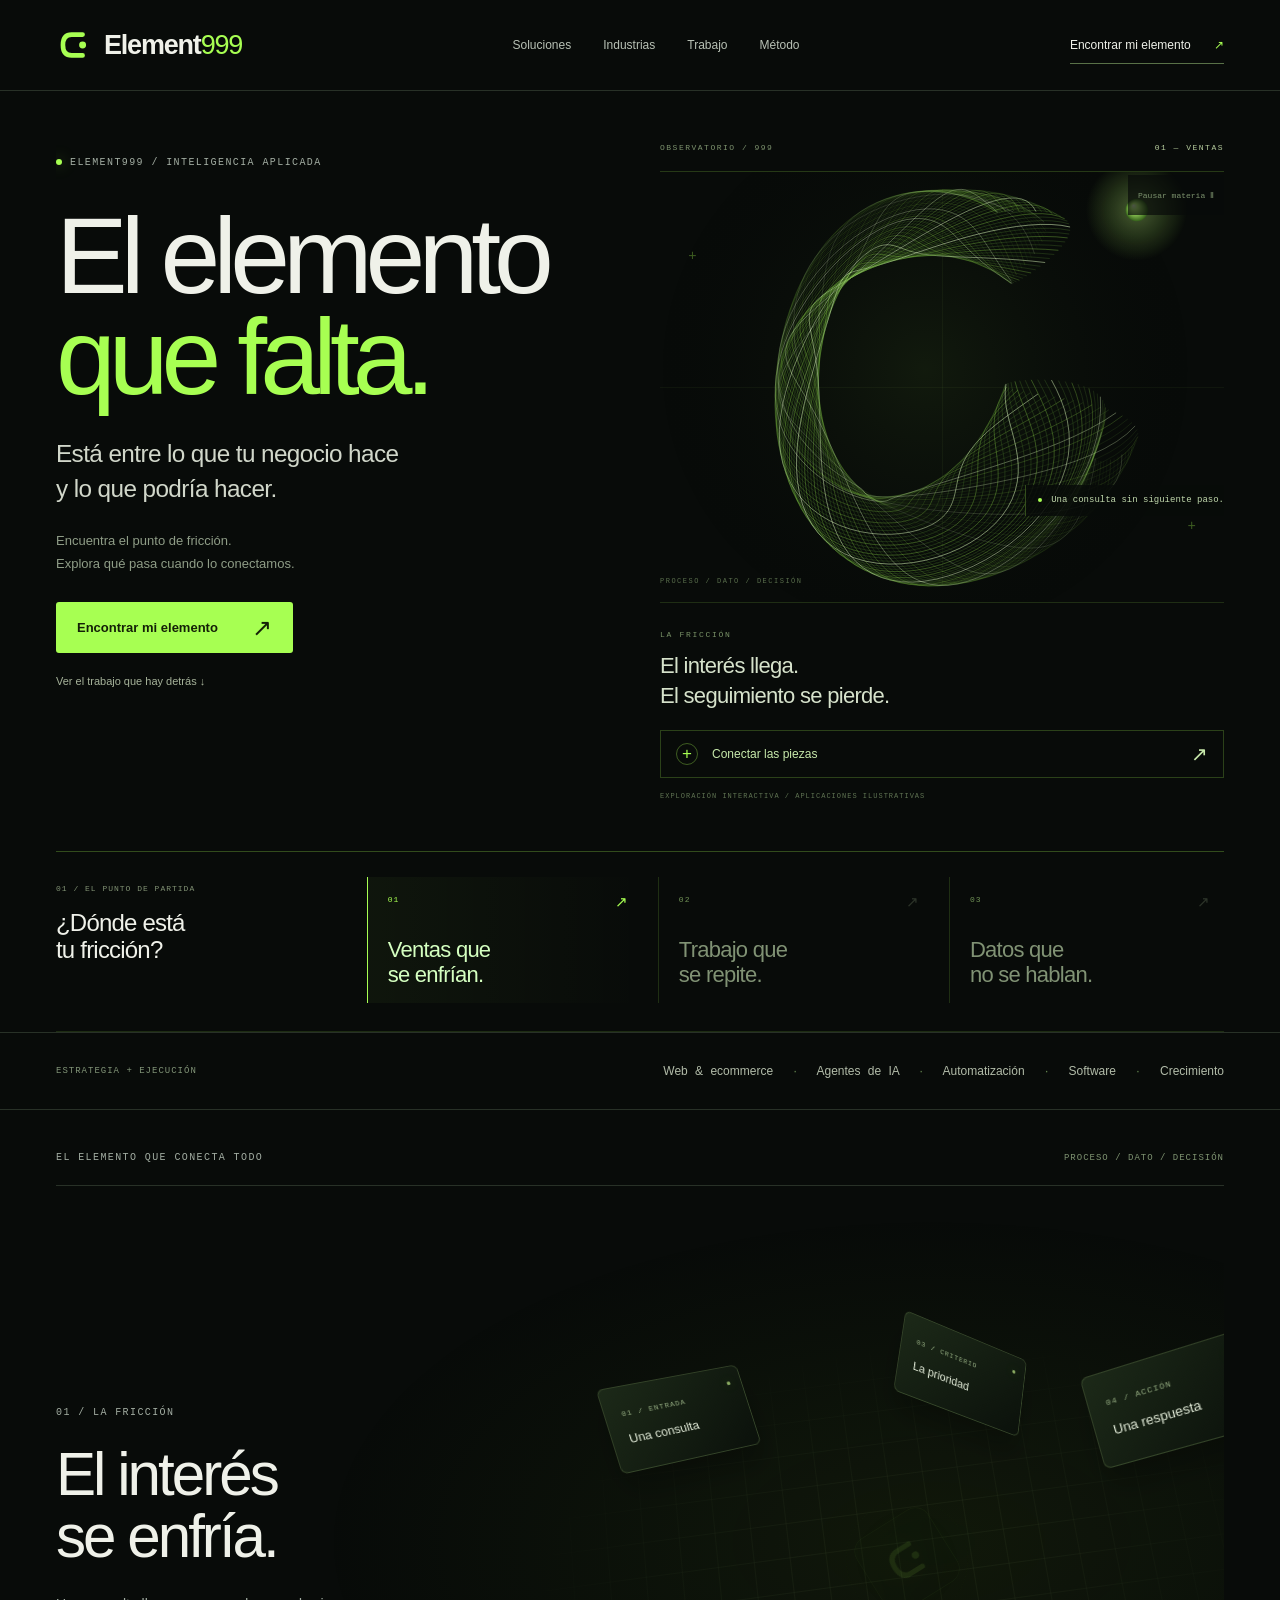
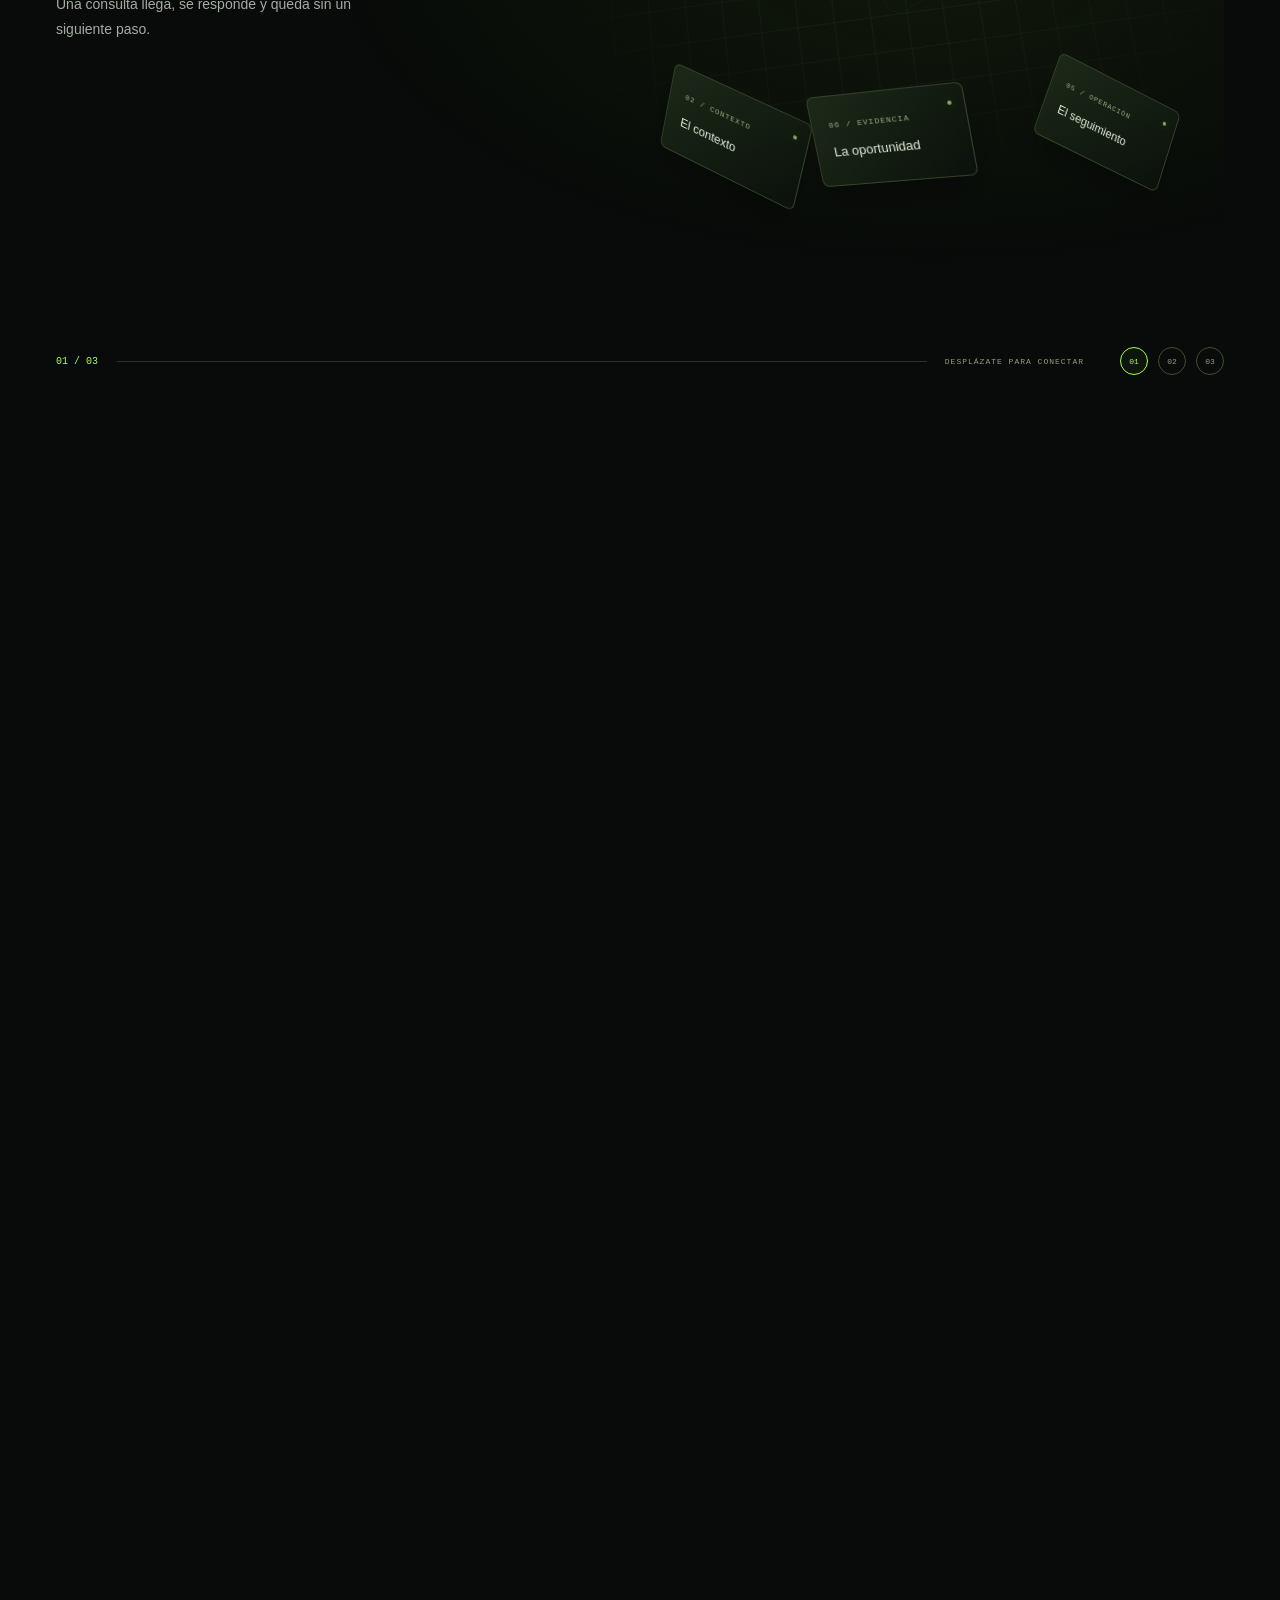
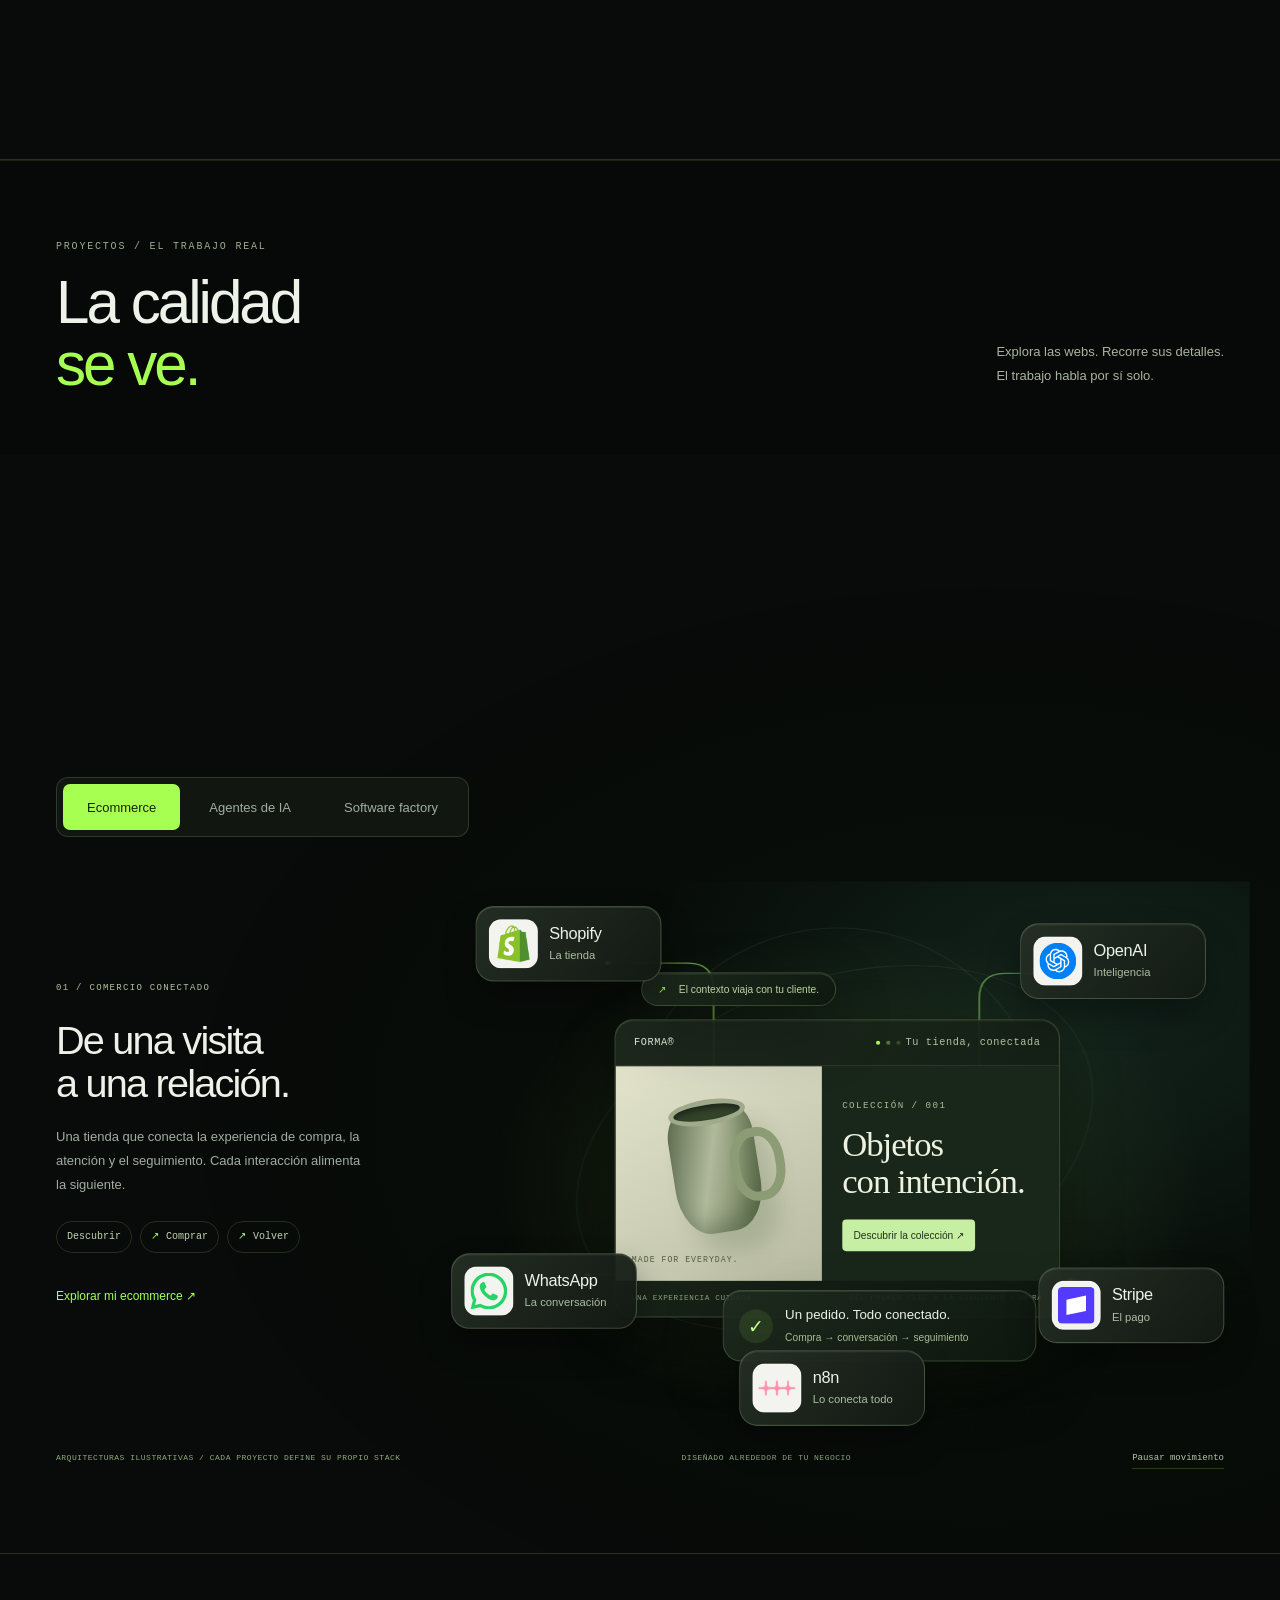
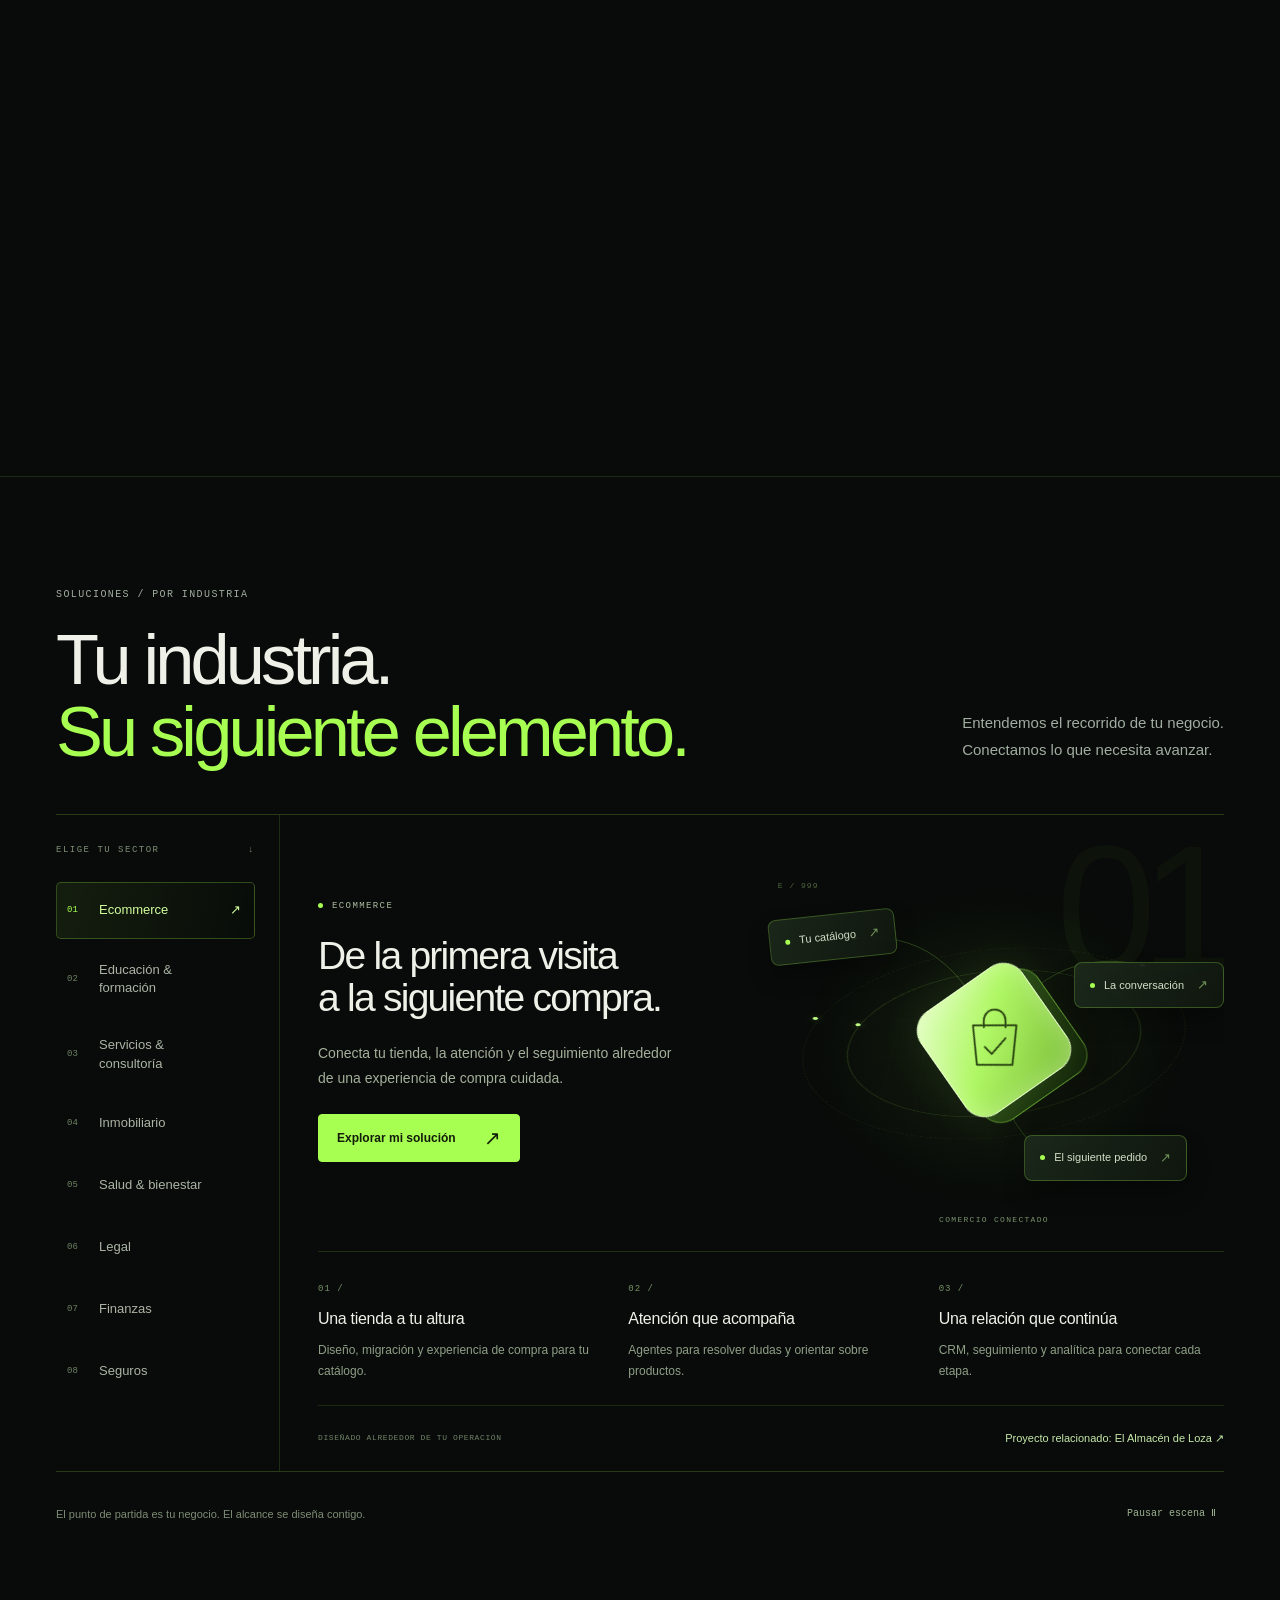
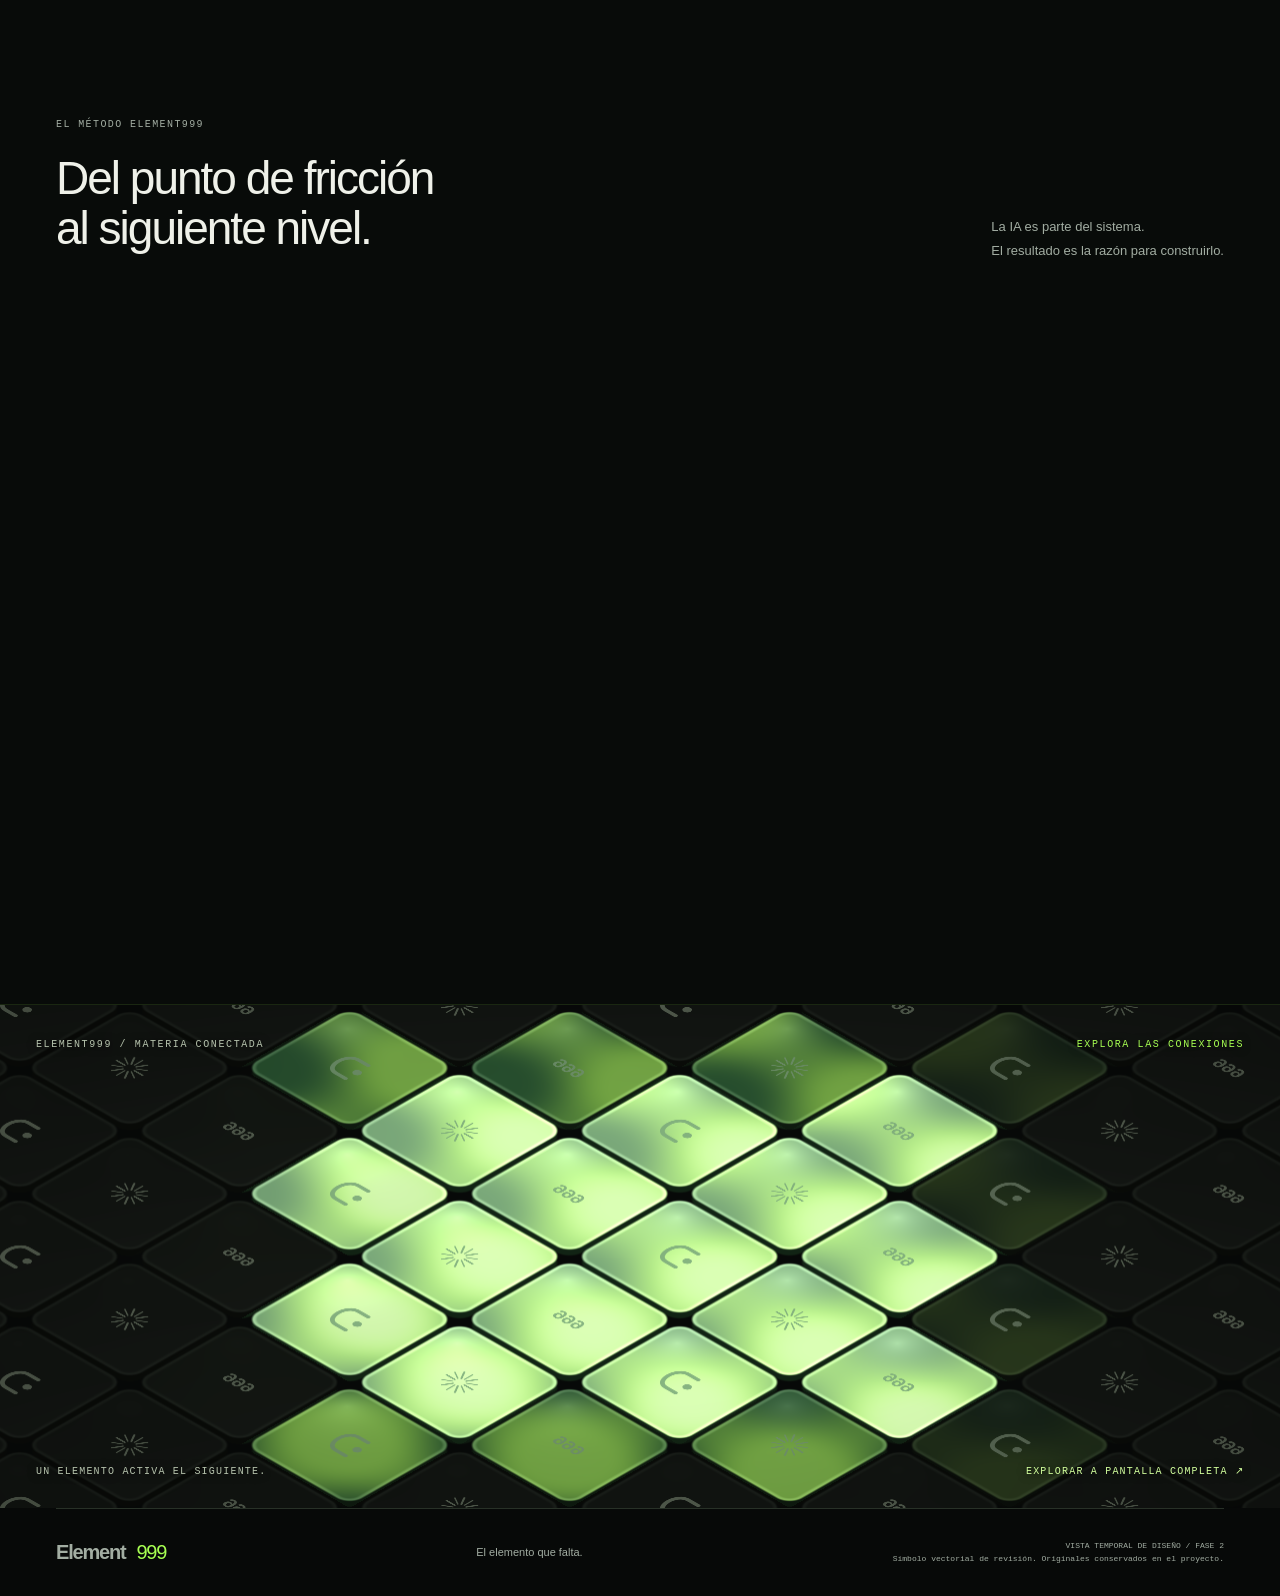
==== commit e601061b: "Publish Element999 signature experience" ====
--- a/index.html
+++ b/index.html
@@ -1,17 +1,18 @@
-<!doctype html><html lang="es"><head><meta charset="utf-8"><meta name="viewport" content="width=device-width,initial-scale=1"><meta name="theme-color" content="#080b09"><meta name="robots" content="noindex,nofollow"><title>Element999 — El elemento que falta</title><link rel="icon" href="favicon.svg" type="image/svg+xml"><link rel="stylesheet" href="preloader/preloader.css?v=1"><script>(function(){try{var p=new URLSearchParams(location.search),f=p.get('preloader');if(f!=='0'&&(f==='force'||f==='1'||sessionStorage.getItem('element999:fluid-preloader:v1')!=='seen'))document.documentElement.classList.add('preloader-pending');}catch(e){document.documentElement.classList.add('preloader-pending');}document.documentElement.dataset.preloaderWatchdog=String(setTimeout(function(){if(!document.getElementById('element999-preloader'))document.documentElement.classList.remove('preloader-pending');delete document.documentElement.dataset.preloaderWatchdog;},15000));})();</script><script type="module" src="preloader/Preloader.js?v=1"></script><link rel="stylesheet" href="base.css"><link rel="stylesheet" href="revision.css"><link rel="stylesheet" href="motion.css?v=3"><link rel="stylesheet" href="isometric/tiles.css"><link rel="stylesheet" href="showcase/showcase.css"><link rel="stylesheet" href="architectures/architectures.css"><link rel="stylesheet" href="requests/requests.css"><link rel="stylesheet" href="industries/industries.css"></head><body>
+<!doctype html><html lang="es"><head><meta charset="utf-8"><meta name="viewport" content="width=device-width,initial-scale=1"><meta name="theme-color" content="#080b09"><meta name="robots" content="noindex,nofollow"><title>Element999 — El elemento que falta</title><link rel="icon" href="favicon.svg" type="image/svg+xml"><link rel="stylesheet" href="preloader/preloader.css?v=1"><script>(function(){try{var p=new URLSearchParams(location.search),f=p.get('preloader');if(f!=='0'&&(f==='force'||f==='1'||sessionStorage.getItem('element999:fluid-preloader:v1')!=='seen'))document.documentElement.classList.add('preloader-pending');}catch(e){document.documentElement.classList.add('preloader-pending');}document.documentElement.dataset.preloaderWatchdog=String(setTimeout(function(){if(!document.getElementById('element999-preloader'))document.documentElement.classList.remove('preloader-pending');delete document.documentElement.dataset.preloaderWatchdog;},15000));})();</script><script type="module" src="preloader/Preloader.js?v=1"></script><link rel="stylesheet" href="base.css"><link rel="stylesheet" href="revision.css"><link rel="stylesheet" href="motion.css?v=3"><link rel="stylesheet" href="isometric/tiles.css"><link rel="stylesheet" href="showcase/showcase.css"><link rel="stylesheet" href="architectures/architectures.css"><link rel="stylesheet" href="requests/requests.css"><link rel="stylesheet" href="industries/industries.css"><link rel="stylesheet" href="signature/signature.css"></head><body>
 <a id="skip" class="skip" href="#main">Saltar al contenido</a>
 <header class="header"><a class="brand" href="#inicio" aria-label="Element999 inicio"><svg aria-hidden="true" viewBox="0 0 64 64"><path d="M46 14H27c-10 0-15 6-15 18s5 18 15 18h19" fill="none" stroke="#a7ff52" stroke-width="8" stroke-linecap="round"/><circle cx="46" cy="32" r="6" fill="#a7ff52"/></svg><span>Element<b>999</b></span></a><nav id="main-nav" aria-label="Navegación principal"><a href="#soluciones">Soluciones</a><a href="#industrias">Industrias</a><a href="#casos">Trabajo</a><a href="#metodo">Método</a></nav><a class="header-cta" href="#diagnostico">Encontrar mi elemento <span aria-hidden="true">↗</span></a><button id="menu" class="menu-toggle" aria-label="Abrir menú" aria-controls="main-nav" aria-expanded="false">☰</button></header>
-<main id="main" tabindex="-1"><section id="inicio" class="hero wrap" aria-labelledby="hero-title"><div class="hero-copy"><p class="eyebrow"><span class="dot"></span>INTELIGENCIA ARTIFICIAL APLICADA</p><h1 id="hero-title"><span class="hero-line"><span>El elemento</span></span><span class="hero-line"><span>que <em>falta.</em></span></span></h1><p class="hero-description">Tu próximo avance ya está en tu negocio.<br>Conectamos el proceso, el dato o la decisión que lo hace posible.</p><div class="hero-actions"><a class="button primary" href="#diagnostico">Encontrar mi elemento <span aria-hidden="true">↗</span></a><a class="text-link" href="#conexion">Explorar la conexión <span aria-hidden="true">↓</span></a></div><p class="hero-footnote">DIAGNÓSTICO · SOLUCIÓN · IMPACTO MEDIBLE</p><button class="replay-sequence" type="button" aria-label="Repetir secuencia de apertura">REPETIR SECUENCIA <span aria-hidden="true">↻</span></button></div><div class="element-scene" role="img" aria-label="Proceso, dato y decisión conectados por Element999"><canvas id="element-canvas" aria-hidden="true"></canvas><div class="scene-grid"></div><div class="orbit"></div><div class="orbit orbit-two"></div><div class="orbit orbit-three"></div><span class="scene-caption">ELEMENT / 999</span><span class="scene-cross cross-one">+</span><span class="scene-cross cross-two">+</span><div class="core"><svg viewBox="0 0 400 400" aria-hidden="true"><defs><linearGradient id="energy" x1="0" y1="0" x2="1" y2="1"><stop stop-color="#d8ffab"/><stop offset=".45" stop-color="#86eb30"/><stop offset=".7" stop-color="#c8ff8e"/><stop offset="1" stop-color="#78ce30"/></linearGradient><radialGradient id="core-light"><stop stop-color="#315515" stop-opacity=".5"/><stop offset="1" stop-color="#080b09" stop-opacity="0"/></radialGradient></defs><circle cx="200" cy="200" r="184" fill="url(#core-light)"/><circle cx="200" cy="200" r="171" fill="none" stroke="#a7ff52" stroke-opacity=".14"/><path d="M281 100H177c-55 0-79 31-79 100s24 100 79 100h104" fill="none" stroke="#243f15" stroke-width="43" stroke-linecap="round"/><path d="M281 100H177c-55 0-79 31-79 100s24 100 79 100h104" fill="none" stroke="url(#energy)" stroke-width="28" stroke-linecap="round"/><path d="M281 92H177c-60 0-87 34-87 108s27 108 87 108h104" fill="none" stroke="#efffcf" stroke-opacity=".6" stroke-width="2" stroke-linecap="round"/><circle cx="280" cy="184" r="29" fill="url(#energy)"/><circle cx="274" cy="176" r="15" fill="#ddffb0" fill-opacity=".35"/><text x="201" y="257" fill="#a7ff52" font-family="Arial,Helvetica,sans-serif" font-size="52" font-weight="700" letter-spacing="2">999</text></svg><span class="core-coordinate">PROCESO / DATO / DECISIÓN</span></div><span class="scene-node node-process"><i></i>EL PROCESO</span><span class="scene-node node-data"><i></i>EL DATO</span><span class="scene-node node-decision"><i></i>LA DECISIÓN</span><span class="scene-bottom">SISTEMAS QUE CONECTAN. NEGOCIOS QUE AVANZAN.</span></div></section>
+<main id="main" tabindex="-1"><section id="inicio" class="hero signature-hero wrap" aria-labelledby="hero-title"><div class="hero-copy"><p class="eyebrow"><span class="dot"></span>ELEMENT999 / INTELIGENCIA APLICADA</p><h1 id="hero-title">El elemento<br><em>que falta.</em></h1><p class="sig-statement">Está entre lo que tu negocio hace<br>y lo que podría hacer.</p><p class="sig-invitation">Encuentra el punto de fricción.<br>Explora qué pasa cuando lo conectamos.</p><a class="sig-main-cta" href="#diagnostico" data-service="custom" data-need="Quiero mejorar el seguimiento de las consultas y oportunidades comerciales de mi negocio.">Encontrar mi elemento <span aria-hidden="true">↗</span></a><a class="sig-proof-link" href="#casos">Ver el trabajo que hay detrás ↓</a></div><div class="sig-specimen"><div class="sig-specimen-top"><span>OBSERVATORIO / 999</span><span class="sig-specimen-mode">01 — VENTAS</span></div><div class="sig-field"><canvas id="signature-canvas" aria-hidden="true"></canvas><div class="sig-axis sig-axis-x"></div><div class="sig-axis sig-axis-y"></div><span class="sig-cross sig-cross-a" aria-hidden="true">+</span><span class="sig-cross sig-cross-b" aria-hidden="true">+</span><div class="sig-annotation"><span class="sig-annotation-dot"></span><span class="sig-annotation-text">Una consulta sin siguiente paso.</span></div><span class="sig-field-caption">PROCESO / DATO / DECISIÓN</span></div><div class="sig-readout" aria-live="polite" aria-atomic="true"><span class="sig-readout-label">LA FRICCIÓN</span><p class="sig-readout-text">El interés llega.<br>El seguimiento se pierde.</p></div><button type="button" class="sig-connect"><span class="sig-connect-icon" aria-hidden="true">+</span><span class="sig-connect-text">Conectar las piezas</span><span aria-hidden="true">↗</span></button><p class="sig-caption">EXPLORACIÓN INTERACTIVA / APLICACIONES ILUSTRATIVAS</p></div><div class="sig-selector"><div class="sig-selector-intro"><span>01 / EL PUNTO DE PARTIDA</span><p>¿Dónde está<br>tu fricción?</p></div><div class="sig-choices" role="group" aria-label="Elige una fricción de tu negocio"><button type="button" data-friction="sales" aria-pressed="true"><span class="sig-choice-num">01</span><span>Ventas que<br>se enfrían.</span><i aria-hidden="true">↗</i></button><button type="button" data-friction="operations" aria-pressed="false"><span class="sig-choice-num">02</span><span>Trabajo que<br>se repite.</span><i aria-hidden="true">↗</i></button><button type="button" data-friction="data" aria-pressed="false"><span class="sig-choice-num">03</span><span>Datos que<br>no se hablan.</span><i aria-hidden="true">↗</i></button></div></div><noscript><p class="sig-noscript">Exploramos ventas, tareas repetitivas y datos desconectados. Puedes ver nuestros proyectos y contactar desde el diagnóstico con JavaScript habilitado.</p></noscript></section>
 <div class="capability-strip"><div class="strip-inner wrap"><span>ESTRATEGIA + EJECUCIÓN</span><p>Web & ecommerce <b>·</b> Agentes de IA <b>·</b> Automatización <b>·</b> Software <b>·</b> Crecimiento</p></div></div>
 
 <section id="conexion" class="connection-story is-static" aria-labelledby="connection-title"><div class="connection-stage wrap"><div class="connection-header"><p id="connection-title" class="eyebrow">EL ELEMENTO QUE CONECTA TODO</p><span>PROCESO / DATO / DECISIÓN</span></div><div class="connection-copy"><article class="connection-chapter is-current" data-chapter="0"><p class="eyebrow">01 / LA FRICCIÓN</p><h2>Todo existe.<br>Nada <em>conecta.</em></h2><p>Consultas en un sitio. Datos en otro. Decisiones que dependen de unir las piezas a mano.</p></article><article class="connection-chapter" data-chapter="1"><p class="eyebrow">02 / LA CONEXIÓN</p><h2>Encontramos<br>el punto de <em>unión.</em></h2><p>Diseñamos la conexión entre lo que sabes, lo que haces y lo que necesitas resolver.</p></article><article class="connection-chapter" data-chapter="2"><p class="eyebrow">03 / EL SISTEMA</p><h2>Ahora,<br>todo <em>avanza.</em></h2><p>Un sistema con contexto, un siguiente paso claro y una entrega que se puede comprobar.</p><a class="text-link" href="#diagnostico">Encontrar mi elemento ↗</a></article></div><div class="assembly-stage" role="img" aria-label="Seis piezas de información y trabajo se conectan alrededor de Element999"><div class="assembly-grid"></div><div class="assembly-orbit"></div><svg class="assembly-lines" viewBox="0 0 600 500" preserveAspectRatio="none" aria-hidden="true"><g class="wire"><path d="M105 150H185Q210 150 210 175V225Q210 250 235 250H300"/><path d="M105 350H185Q210 350 210 325V275Q210 250 235 250H300"/><path d="M300 75V250"/><path d="M495 150H415Q390 150 390 175V225Q390 250 365 250H300"/><path d="M495 350H415Q390 350 390 325V275Q390 250 365 250H300"/><path d="M300 425V250"/></g><g class="packet"><path d="M105 150H185Q210 150 210 175V225Q210 250 235 250H300"/><path d="M495 350H415Q390 350 390 325V275Q390 250 365 250H300"/><path d="M300 75V250"/></g></svg><div class="assembly-hub"><div class="hub-ring"></div><svg viewBox="0 0 64 64" aria-hidden="true"><path d="M45 14H27c-10 0-15 6-15 18s5 18 15 18h18" fill="none" stroke="#a7ff52" stroke-width="7" stroke-linecap="round"/><circle cx="45" cy="32" r="5" fill="#a7ff52"/></svg></div><div class="assembly-card"><span>01 / ENTRADA</span><strong>Una consulta</strong></div><div class="assembly-card"><span>02 / CONTEXTO</span><strong>Los datos</strong></div><div class="assembly-card"><span>03 / CRITERIO</span><strong>Una decisión</strong></div><div class="assembly-card"><span>04 / ACCIÓN</span><strong>El siguiente paso</strong></div><div class="assembly-card"><span>05 / OPERACIÓN</span><strong>Un proceso</strong></div><div class="assembly-card"><span>06 / EVIDENCIA</span><strong>Una entrega</strong></div><p class="assembly-result">PIEZAS CONECTADAS / POSIBILIDADES ABIERTAS</p></div><div class="connection-footer"><span class="chapter-index">01 / 03</span><div class="story-track"></div><span>DESPLÁZATE PARA CONECTAR</span><div class="chapter-buttons" aria-label="Etapas de la conexión"><button type="button" data-chapter-target="0" aria-label="Ver la fricción" aria-current="step">01</button><button type="button" data-chapter-target="1" aria-label="Ver la conexión">02</button><button type="button" data-chapter-target="2" aria-label="Ver el sistema">03</button></div></div></div></section>
-      <section id="arquitecturas" class="studio-section architecture-section" aria-labelledby="studio-title"><div class="wrap"><div class="studio-heading"><div><p class="eyebrow">POSIBILIDADES / INTELIGENCIA EN ACCIÓN</p><h2 id="studio-title">Tu próximo salto.<br><em>Un sistema detrás.</em></h2></div><p>Comercio, conversación y software. Cada pieza conectada para que tu negocio avance.</p></div><div class="studio-tabs" role="tablist" aria-label="Explorar soluciones"><button type="button" role="tab" id="studio-tab-landing" aria-controls="studio-landing" aria-selected="true">Ecommerce</button><button type="button" role="tab" id="studio-tab-agent" aria-controls="studio-agent" aria-selected="false">Agentes de IA</button><button type="button" role="tab" id="studio-tab-software" aria-controls="studio-software" aria-selected="false">Software factory</button></div><div id="studio-landing" role="tabpanel" aria-labelledby="studio-tab-landing" class="studio-panel arch-panel" tabindex="0"><div class="studio-copy arch-copy"><span>01 / COMERCIO CONECTADO</span><h3>De una visita<br>a una relación.</h3><p>Una tienda que conecta la experiencia de compra, la atención y el seguimiento. Cada interacción alimenta la siguiente.</p><div class="arch-journey"><span>Descubrir</span><span>Comprar</span><span>Volver</span></div><a class="text-link" href="#diagnostico" data-service="custom">Explorar mi ecommerce ↗</a></div><div class="architecture-scene"><div class="arch-canvas"><svg class="arch-connections" viewBox="0 0 760 560" aria-hidden="true"><defs><linearGradient id="commerce-line"><stop stop-color="#a7ff52" stop-opacity=".07"/><stop offset=".5" stop-color="#a7ff52" stop-opacity=".75"/><stop offset="1" stop-color="#8be5c2" stop-opacity=".2"/></linearGradient></defs><g fill="none" stroke="url(#commerce-line)" stroke-width="1.3"><path d="M155 100H235Q260 100 260 125V210Q260 240 290 240H380"/><path d="M605 110H545Q520 110 520 135V210Q520 240 490 240H380"/><path d="M135 405H210Q235 405 235 380V340Q235 315 260 315H380"/><path d="M625 410H550Q525 410 525 385V340Q525 315 500 315H380"/><path d="M380 460V330"/></g><g class="arch-signal" fill="none" stroke="#caff93" stroke-width="3" stroke-linecap="round" stroke-dasharray="3 300"><path d="M155 100H235Q260 100 260 125V210Q260 240 290 240H380"/><path d="M380 240H490Q520 240 520 210V135Q520 110 545 110H605"/><path d="M380 315H500Q525 315 525 340V385Q525 410 550 410H625"/><path d="M135 405H210Q235 405 235 380V340Q235 315 260 315H380"/></g><g fill="#a7ff52"><circle cx="380" cy="240" r="3"/><circle cx="380" cy="315" r="3"/></g></svg><div class="arch-orbit arch-orbit-a"></div><div class="arch-orbit arch-orbit-b"></div><div class="arch-store arch-glass arch-float"><div class="arch-window-bar"><span>FORMA®</span><i></i><span>Tu tienda, conectada</span></div><div class="arch-store-product"><div class="arch-product-art"><div class="arch-ceramic"><i></i></div><span>MADE FOR EVERYDAY.</span></div><div class="arch-product-copy"><small>COLECCIÓN / 001</small><h4>Objetos<br>con intención.</h4><span class="arch-product-button">Descubrir la colección ↗</span></div></div><div class="arch-store-bottom"><span>UNA EXPERIENCIA CUIDADA</span><span>DEL PRIMER CLIC A LA SIGUIENTE COMPRA</span></div></div><div class="arch-receipt arch-glass arch-float-delay"><span class="arch-check">✓</span><div><strong>Un pedido. Todo conectado.</strong><small>Compra → conversación → seguimiento</small></div></div><div class="arch-mini-message arch-glass"><span>↗</span> El contexto viaja con tu cliente.</div><a class="arch-tool arch-tool-tl" href="https://www.shopify.com" target="_blank" rel="noopener noreferrer" aria-label="Shopify: La tienda"><span class="arch-tool-icon"><img src="architectures/logos/shopify.png" alt="" width="40" height="40" loading="lazy"></span><span><b>Shopify</b><small>La tienda</small></span></a><a class="arch-tool arch-tool-tr" href="https://openai.com" target="_blank" rel="noopener noreferrer" aria-label="OpenAI: Inteligencia"><span class="arch-tool-icon"><img src="architectures/logos/openai.svg" alt="" width="40" height="40" loading="lazy"></span><span><b>OpenAI</b><small>Inteligencia</small></span></a><a class="arch-tool arch-tool-bl" href="https://www.whatsapp.com" target="_blank" rel="noopener noreferrer" aria-label="WhatsApp: La conversación"><span class="arch-tool-icon"><img src="architectures/logos/whatsapp.svg" alt="" width="40" height="40" loading="lazy"></span><span><b>WhatsApp</b><small>La conversación</small></span></a><a class="arch-tool arch-tool-br" href="https://stripe.com" target="_blank" rel="noopener noreferrer" aria-label="Stripe: El pago"><span class="arch-tool-icon"><img src="architectures/logos/stripe.svg" alt="" width="40" height="40" loading="lazy"></span><span><b>Stripe</b><small>El pago</small></span></a><a class="arch-tool arch-tool-bc" href="https://n8n.io" target="_blank" rel="noopener noreferrer" aria-label="n8n: Lo conecta todo"><span class="arch-tool-icon"><img src="architectures/logos/n8n.ico" alt="" width="40" height="40" loading="lazy"></span><span><b>n8n</b><small>Lo conecta todo</small></span></a></div></div></div><div id="studio-agent" role="tabpanel" aria-labelledby="studio-tab-agent" class="studio-panel arch-panel" tabindex="0" hidden><div class="studio-copy arch-copy"><span>02 / INTELIGENCIA QUE CONVERSA</span><h3>Entiende.<br>Responde. Avanza.</h3><p>Texto, voz o una presencia con personalidad. El mismo contexto conectado al siguiente paso de tu negocio.</p><div class="arch-journey"><span>Comprender</span><span>Recordar</span><span>Actuar</span></div><a class="text-link" href="#diagnostico" data-service="agent">Explorar mi agente ↗</a></div><div class="arch-agent-controls" role="group" aria-label="Tipo de experiencia de agente"><button type="button" data-agent-mode="text" aria-pressed="true">Texto</button><button type="button" data-agent-mode="voice" aria-pressed="false">Voz</button><button type="button" data-agent-mode="avatar" aria-pressed="false">Avatar</button></div><div class="architecture-scene"><div class="arch-canvas"><svg class="arch-connections" viewBox="0 0 760 560" aria-hidden="true"><defs><linearGradient id="agent-line"><stop stop-color="#a7ff52" stop-opacity=".07"/><stop offset=".5" stop-color="#a7ff52" stop-opacity=".75"/><stop offset="1" stop-color="#8be5c2" stop-opacity=".2"/></linearGradient></defs><g fill="none" stroke="url(#agent-line)" stroke-width="1.3"><path d="M155 100H235Q260 100 260 125V210Q260 240 290 240H380"/><path d="M605 110H545Q520 110 520 135V210Q520 240 490 240H380"/><path d="M135 405H210Q235 405 235 380V340Q235 315 260 315H380"/><path d="M625 410H550Q525 410 525 385V340Q525 315 500 315H380"/><path d="M380 460V330"/></g><g class="arch-signal" fill="none" stroke="#caff93" stroke-width="3" stroke-linecap="round" stroke-dasharray="3 300"><path d="M155 100H235Q260 100 260 125V210Q260 240 290 240H380"/><path d="M380 240H490Q520 240 520 210V135Q520 110 545 110H605"/><path d="M380 315H500Q525 315 525 340V385Q525 410 550 410H625"/><path d="M135 405H210Q235 405 235 380V340Q235 315 260 315H380"/></g><g fill="#a7ff52"><circle cx="380" cy="240" r="3"/><circle cx="380" cy="315" r="3"/></g></svg><div class="arch-orbit arch-orbit-a"></div><div class="arch-agent-view" data-agent-view="text"><div class="arch-chat-panel arch-glass arch-float"><div class="arch-agent-header"><span class="arch-agent-mark">e<span>•</span></span><div><strong>Element / Asistente</strong><small>EL CONTEXTO, SIEMPRE PRESENTE</small></div><i></i></div><div class="arch-chat-message arch-user">Necesito conectar los pedidos con mi CRM.</div><div class="arch-typing" aria-hidden="true"><i></i><i></i><i></i></div><div class="arch-chat-message arch-answer">Empecemos por tu proceso actual.<br><strong>¿Dónde guardáis la información del cliente?</strong></div><div class="arch-memory"><span>✧</span> Conversación + contexto + siguiente paso</div></div><a class="arch-tool arch-tool-tl" href="https://openai.com" target="_blank" rel="noopener noreferrer" aria-label="OpenAI: Comprender"><span class="arch-tool-icon"><img src="architectures/logos/openai.svg" alt="" width="40" height="40" loading="lazy"></span><span><b>OpenAI</b><small>Comprender</small></span></a><a class="arch-tool arch-tool-tr" href="https://claude.ai" target="_blank" rel="noopener noreferrer" aria-label="Claude: Razonar"><span class="arch-tool-icon"><img src="architectures/logos/claude.ico" alt="" width="40" height="40" loading="lazy"></span><span><b>Claude</b><small>Razonar</small></span></a><a class="arch-tool arch-tool-bl" href="https://www.whatsapp.com" target="_blank" rel="noopener noreferrer" aria-label="WhatsApp: Conversar"><span class="arch-tool-icon"><img src="architectures/logos/whatsapp.svg" alt="" width="40" height="40" loading="lazy"></span><span><b>WhatsApp</b><small>Conversar</small></span></a><a class="arch-tool arch-tool-br" href="https://supabase.com" target="_blank" rel="noopener noreferrer" aria-label="Supabase: Recordar"><span class="arch-tool-icon"><img src="architectures/logos/supabase.svg" alt="" width="40" height="40" loading="lazy"></span><span><b>Supabase</b><small>Recordar</small></span></a><a class="arch-tool arch-tool-bc" href="https://n8n.io" target="_blank" rel="noopener noreferrer" aria-label="n8n: Dar el siguiente paso"><span class="arch-tool-icon"><img src="architectures/logos/n8n.ico" alt="" width="40" height="40" loading="lazy"></span><span><b>n8n</b><small>Dar el siguiente paso</small></span></a></div><div class="arch-agent-view" data-agent-view="voice" hidden><div class="arch-voice-panel arch-glass arch-float"><div class="arch-call-label"><span></span> UNA VOZ PARA TU NEGOCIO</div><div class="arch-voice-orb"><div></div><span>e<small>•</small></span></div><div class="arch-wave" aria-hidden="true"><i style="--bar:0;--bar-height:18px"></i><i style="--bar:1;--bar-height:35px"></i><i style="--bar:2;--bar-height:52px"></i><i style="--bar:3;--bar-height:69px"></i><i style="--bar:4;--bar-height:29px"></i><i style="--bar:5;--bar-height:46px"></i><i style="--bar:6;--bar-height:63px"></i><i style="--bar:7;--bar-height:23px"></i><i style="--bar:8;--bar-height:40px"></i><i style="--bar:9;--bar-height:57px"></i><i style="--bar:10;--bar-height:74px"></i><i style="--bar:11;--bar-height:34px"></i><i style="--bar:12;--bar-height:51px"></i><i style="--bar:13;--bar-height:68px"></i><i style="--bar:14;--bar-height:28px"></i><i style="--bar:15;--bar-height:45px"></i><i style="--bar:16;--bar-height:62px"></i><i style="--bar:17;--bar-height:22px"></i><i style="--bar:18;--bar-height:39px"></i><i style="--bar:19;--bar-height:56px"></i><i style="--bar:20;--bar-height:73px"></i><i style="--bar:21;--bar-height:33px"></i><i style="--bar:22;--bar-height:50px"></i></div><p>Escuchar. Entender.<br><strong>Dar continuidad.</strong></p><button type="button" class="arch-speak" data-speak>Escuchar una muestra <span aria-hidden="true">↗</span></button><p class="arch-audio-note" role="status">Demostración de experiencia de voz</p></div><a class="arch-tool arch-tool-tl" href="https://openai.com" target="_blank" rel="noopener noreferrer" aria-label="OpenAI: Comprender"><span class="arch-tool-icon"><img src="architectures/logos/openai.svg" alt="" width="40" height="40" loading="lazy"></span><span><b>OpenAI</b><small>Comprender</small></span></a><a class="arch-tool arch-tool-tr" href="https://elevenlabs.io" target="_blank" rel="noopener noreferrer" aria-label="ElevenLabs: Voz"><span class="arch-tool-icon"><img src="architectures/logos/elevenlabs.svg" alt="" width="40" height="40" loading="lazy"></span><span><b>ElevenLabs</b><small>Voz</small></span></a><a class="arch-tool arch-tool-bl" href="https://supabase.com" target="_blank" rel="noopener noreferrer" aria-label="Supabase: Contexto"><span class="arch-tool-icon"><img src="architectures/logos/supabase.svg" alt="" width="40" height="40" loading="lazy"></span><span><b>Supabase</b><small>Contexto</small></span></a><a class="arch-tool arch-tool-br" href="https://n8n.io" target="_blank" rel="noopener noreferrer" aria-label="n8n: Actuar"><span class="arch-tool-icon"><img src="architectures/logos/n8n.ico" alt="" width="40" height="40" loading="lazy"></span><span><b>n8n</b><small>Actuar</small></span></a></div><div class="arch-agent-view" data-agent-view="avatar" hidden><div class="arch-avatar-panel arch-glass arch-float"><div class="arch-call-label"><span></span> UNA PRESENCIA CON PERSONALIDAD</div><div class="arch-avatar-stage"><svg class="arch-avatar" viewBox="0 0 300 310" role="img" aria-label="Personaje ilustrado de un asistente conversacional"><defs><linearGradient id="avatar-skin" x1="0" y1="0" x2="1" y2="1"><stop stop-color="#e3e9d1"/><stop offset=".58" stop-color="#b5c6a2"/><stop offset="1" stop-color="#708c64"/></linearGradient><linearGradient id="avatar-jacket" x1="0" y1="0" x2="1" y2="1"><stop stop-color="#355844"/><stop offset="1" stop-color="#0b1712"/></linearGradient><radialGradient id="avatar-halo"><stop stop-color="#baff6c" stop-opacity=".3"/><stop offset="1" stop-color="#a7ff52" stop-opacity="0"/></radialGradient></defs><circle cx="150" cy="148" r="140" fill="url(#avatar-halo)"/><path d="M40 310Q48 253 111 239L189 239Q252 253 260 310" fill="url(#avatar-jacket)" stroke="#9bcf7e" stroke-opacity=".45"/><path d="M124 207V245Q150 267 176 245V207" fill="url(#avatar-skin)"/><path d="M89 119Q83 54 150 49Q222 48 211 126L201 182Q190 226 150 236Q110 226 99 182Z" fill="url(#avatar-skin)"/><path d="M90 127Q69 49 129 35Q184 16 213 57Q232 81 211 139L203 100Q175 106 147 77Q123 106 94 105Z" fill="#182d23"/><path d="M96 88Q122 39 170 51" fill="none" stroke="#5f8967" stroke-width="5" stroke-linecap="round"/><path d="M110 135Q123 128 135 135M164 135Q177 128 190 136" fill="none" stroke="#3a4f37" stroke-width="4" stroke-linecap="round"/><g class="arch-avatar-eyes"><path d="M113 146Q123 151 133 146M166 146Q176 151 186 146" fill="none" stroke="#243626" stroke-width="4" stroke-linecap="round"/></g><path d="M150 151L145 174Q151 178 157 174" fill="none" stroke="#6c8660" stroke-width="2" stroke-linecap="round"/><ellipse class="arch-avatar-mouth" cx="150" cy="194" rx="14" ry="2.5" fill="#425d3b"/><path d="M127 252L150 278L173 252M150 278V310" fill="none" stroke="#a7ff52" stroke-opacity=".45" stroke-width="1.5"/><circle cx="207" cy="163" r="5" fill="#b9ff70"/><path d="M209 168Q219 190 183 199" fill="none" stroke="#9bc879" stroke-width="2"/><circle cx="181" cy="199" r="3" fill="#d2ff9d"/></svg></div><p>Una cara reconocible.<br><strong>Una conversación natural.</strong></p><button type="button" class="arch-speak" data-speak>Escuchar al personaje <span aria-hidden="true">↗</span></button><p class="arch-audio-note" role="status">Demostración de avatar conversacional</p></div><a class="arch-tool arch-tool-tl" href="https://openai.com" target="_blank" rel="noopener noreferrer" aria-label="OpenAI: Conversación"><span class="arch-tool-icon"><img src="architectures/logos/openai.svg" alt="" width="40" height="40" loading="lazy"></span><span><b>OpenAI</b><small>Conversación</small></span></a><a class="arch-tool arch-tool-tr" href="https://www.heygen.com" target="_blank" rel="noopener noreferrer" aria-label="HeyGen: Presencia visual"><span class="arch-tool-icon"><img src="architectures/logos/heygen.ico" alt="" width="40" height="40" loading="lazy"></span><span><b>HeyGen</b><small>Presencia visual</small></span></a><a class="arch-tool arch-tool-bl" href="https://elevenlabs.io" target="_blank" rel="noopener noreferrer" aria-label="ElevenLabs: Voz"><span class="arch-tool-icon"><img src="architectures/logos/elevenlabs.svg" alt="" width="40" height="40" loading="lazy"></span><span><b>ElevenLabs</b><small>Voz</small></span></a><a class="arch-tool arch-tool-br" href="https://n8n.io" target="_blank" rel="noopener noreferrer" aria-label="n8n: Acción"><span class="arch-tool-icon"><img src="architectures/logos/n8n.ico" alt="" width="40" height="40" loading="lazy"></span><span><b>n8n</b><small>Acción</small></span></a></div></div></div></div><div id="studio-software" role="tabpanel" aria-labelledby="studio-tab-software" class="studio-panel arch-panel" tabindex="0" hidden><div class="studio-copy arch-copy"><span>03 / SOFTWARE FACTORY</span><h3>Tu operación.<br>A otra escala.</h3><p>De la idea a un producto propio. Inteligencia, datos y protección trabajando alrededor de lo que tu empresa necesita.</p><div class="arch-journey"><span>Crear</span><span>Proteger</span><span>Evolucionar</span></div><a class="text-link" href="#diagnostico" data-service="custom">Explorar mi software ↗</a></div><div class="architecture-scene"><div class="arch-canvas"><svg class="arch-connections" viewBox="0 0 760 560" aria-hidden="true"><defs><linearGradient id="factory-line"><stop stop-color="#a7ff52" stop-opacity=".07"/><stop offset=".5" stop-color="#a7ff52" stop-opacity=".75"/><stop offset="1" stop-color="#8be5c2" stop-opacity=".2"/></linearGradient></defs><g fill="none" stroke="url(#factory-line)" stroke-width="1.3"><path d="M155 100H235Q260 100 260 125V210Q260 240 290 240H380"/><path d="M605 110H545Q520 110 520 135V210Q520 240 490 240H380"/><path d="M135 405H210Q235 405 235 380V340Q235 315 260 315H380"/><path d="M625 410H550Q525 410 525 385V340Q525 315 500 315H380"/><path d="M380 460V330"/></g><g class="arch-signal" fill="none" stroke="#caff93" stroke-width="3" stroke-linecap="round" stroke-dasharray="3 300"><path d="M155 100H235Q260 100 260 125V210Q260 240 290 240H380"/><path d="M380 240H490Q520 240 520 210V135Q520 110 545 110H605"/><path d="M380 315H500Q525 315 525 340V385Q525 410 550 410H625"/><path d="M135 405H210Q235 405 235 380V340Q235 315 260 315H380"/></g><g fill="#a7ff52"><circle cx="380" cy="240" r="3"/><circle cx="380" cy="315" r="3"/></g></svg><div class="arch-orbit arch-orbit-a"></div><div class="arch-orbit arch-orbit-b"></div><div class="arch-factory-panel arch-glass arch-float"><div class="arch-window-bar"><span>ELEMENT / WORKSPACE</span><i></i><span>Tu operación, en una vista</span></div><div class="arch-dashboard"><div class="arch-dashboard-nav"><span class="arch-agent-mark">e<span>•</span></span><i></i><i></i><i></i></div><div class="arch-dashboard-main"><small>DISEÑADO ALREDEDOR DE TU NEGOCIO</small><h4>Todo encuentra<br>su lugar.</h4><div class="arch-dash-grid"><div class="arch-dash-chart"><span>El trabajo avanza</span><svg viewBox="0 0 200 80" aria-hidden="true"><path d="M0 65Q20 65 35 48T65 55T100 36T135 40T165 17T200 8" fill="none" stroke="#a7ff52" stroke-width="2"/><path d="M0 65Q20 65 35 48T65 55T100 36T135 40T165 17T200 8V80H0Z" fill="#a7ff5212"/></svg></div><div class="arch-dash-items"><span>Una necesidad</span><span>Un sistema</span><span>Un siguiente paso</span></div></div></div></div><div class="arch-store-bottom"><span>CREAR → COMPROBAR → EVOLUCIONAR</span><span>SOFTWARE FACTORY</span></div></div><div class="arch-security arch-glass arch-float-delay"><svg viewBox="0 0 48 48" aria-hidden="true"><path d="M24 5L39 11V23Q38 35 24 43Q10 35 9 23V11Z" fill="#a7ff5215" stroke="#a7ff52" stroke-width="1.8"/><path d="M16 23L22 29L33 17" fill="none" stroke="#d2ff9d" stroke-width="2.3"/></svg><div><strong>Seguridad desde el diseño.</strong><small>Accesos, datos y continuidad.</small></div></div><a class="arch-tool arch-tool-tl" href="https://github.com" target="_blank" rel="noopener noreferrer" aria-label="GitHub: Construir en equipo"><span class="arch-tool-icon"><img src="architectures/logos/github.svg" alt="" width="40" height="40" loading="lazy"></span><span><b>GitHub</b><small>Construir en equipo</small></span></a><a class="arch-tool arch-tool-tr" href="https://www.cloudflare.com" target="_blank" rel="noopener noreferrer" aria-label="Cloudflare: Proteger"><span class="arch-tool-icon"><img src="architectures/logos/cloudflare.png" alt="" width="40" height="40" loading="lazy"></span><span><b>Cloudflare</b><small>Proteger</small></span></a><a class="arch-tool arch-tool-bl" href="https://claude.ai" target="_blank" rel="noopener noreferrer" aria-label="Claude: Crear con IA"><span class="arch-tool-icon"><img src="architectures/logos/claude.ico" alt="" width="40" height="40" loading="lazy"></span><span><b>Claude</b><small>Crear con IA</small></span></a><a class="arch-tool arch-tool-br" href="https://supabase.com" target="_blank" rel="noopener noreferrer" aria-label="Supabase: Conectar los datos"><span class="arch-tool-icon"><img src="architectures/logos/supabase.svg" alt="" width="40" height="40" loading="lazy"></span><span><b>Supabase</b><small>Conectar los datos</small></span></a><a class="arch-tool arch-tool-bc" href="https://vercel.com" target="_blank" rel="noopener noreferrer" aria-label="Vercel: Llevarlo a producción"><span class="arch-tool-icon"><img src="architectures/logos/vercel.png" alt="" width="40" height="40" loading="lazy"></span><span><b>Vercel</b><small>Llevarlo a producción</small></span></a></div></div></div><p class="studio-caption"><span>ARQUITECTURAS ILUSTRATIVAS / CADA PROYECTO DEFINE SU PROPIO STACK</span><span>DISEÑADO ALREDEDOR DE TU NEGOCIO</span></p></div></section>
+      <section id="casos" class="work-gallery" data-showcase data-all-projects="trabajos/" aria-labelledby="work-title"><div class="work-heading"><div><p class="eyebrow">PROYECTOS / EL TRABAJO REAL</p><h2 id="work-title">La calidad<br><em>se ve.</em></h2></div><p>Explora las webs. Recorre sus detalles.<br>El trabajo habla por sí solo.</p></div></section>
+<section id="arquitecturas" class="studio-section architecture-section" aria-labelledby="studio-title"><div class="wrap"><div class="studio-heading"><div><p class="eyebrow">POSIBILIDADES / INTELIGENCIA EN ACCIÓN</p><h2 id="studio-title">Lo que hace posible<br><em>el siguiente salto.</em></h2></div><p>Comercio, conversación y software. Cada pieza conectada para que tu negocio avance.</p></div><div class="studio-tabs" role="tablist" aria-label="Explorar soluciones"><button type="button" role="tab" id="studio-tab-landing" aria-controls="studio-landing" aria-selected="true">Ecommerce</button><button type="button" role="tab" id="studio-tab-agent" aria-controls="studio-agent" aria-selected="false">Agentes de IA</button><button type="button" role="tab" id="studio-tab-software" aria-controls="studio-software" aria-selected="false">Software factory</button></div><div id="studio-landing" role="tabpanel" aria-labelledby="studio-tab-landing" class="studio-panel arch-panel" tabindex="0"><div class="studio-copy arch-copy"><span>01 / COMERCIO CONECTADO</span><h3>De una visita<br>a una relación.</h3><p>Una tienda que conecta la experiencia de compra, la atención y el seguimiento. Cada interacción alimenta la siguiente.</p><div class="arch-journey"><span>Descubrir</span><span>Comprar</span><span>Volver</span></div><a class="text-link" href="#diagnostico" data-service="custom">Explorar mi ecommerce ↗</a></div><div class="architecture-scene"><div class="arch-canvas"><svg class="arch-connections" viewBox="0 0 760 560" aria-hidden="true"><defs><linearGradient id="commerce-line"><stop stop-color="#a7ff52" stop-opacity=".07"/><stop offset=".5" stop-color="#a7ff52" stop-opacity=".75"/><stop offset="1" stop-color="#8be5c2" stop-opacity=".2"/></linearGradient></defs><g fill="none" stroke="url(#commerce-line)" stroke-width="1.3"><path d="M155 100H235Q260 100 260 125V210Q260 240 290 240H380"/><path d="M605 110H545Q520 110 520 135V210Q520 240 490 240H380"/><path d="M135 405H210Q235 405 235 380V340Q235 315 260 315H380"/><path d="M625 410H550Q525 410 525 385V340Q525 315 500 315H380"/><path d="M380 460V330"/></g><g class="arch-signal" fill="none" stroke="#caff93" stroke-width="3" stroke-linecap="round" stroke-dasharray="3 300"><path d="M155 100H235Q260 100 260 125V210Q260 240 290 240H380"/><path d="M380 240H490Q520 240 520 210V135Q520 110 545 110H605"/><path d="M380 315H500Q525 315 525 340V385Q525 410 550 410H625"/><path d="M135 405H210Q235 405 235 380V340Q235 315 260 315H380"/></g><g fill="#a7ff52"><circle cx="380" cy="240" r="3"/><circle cx="380" cy="315" r="3"/></g></svg><div class="arch-orbit arch-orbit-a"></div><div class="arch-orbit arch-orbit-b"></div><div class="arch-store arch-glass arch-float"><div class="arch-window-bar"><span>FORMA®</span><i></i><span>Tu tienda, conectada</span></div><div class="arch-store-product"><div class="arch-product-art"><div class="arch-ceramic"><i></i></div><span>MADE FOR EVERYDAY.</span></div><div class="arch-product-copy"><small>COLECCIÓN / 001</small><h4>Objetos<br>con intención.</h4><span class="arch-product-button">Descubrir la colección ↗</span></div></div><div class="arch-store-bottom"><span>UNA EXPERIENCIA CUIDADA</span><span>DEL PRIMER CLIC A LA SIGUIENTE COMPRA</span></div></div><div class="arch-receipt arch-glass arch-float-delay"><span class="arch-check">✓</span><div><strong>Un pedido. Todo conectado.</strong><small>Compra → conversación → seguimiento</small></div></div><div class="arch-mini-message arch-glass"><span>↗</span> El contexto viaja con tu cliente.</div><a class="arch-tool arch-tool-tl" href="https://www.shopify.com" target="_blank" rel="noopener noreferrer" aria-label="Shopify: La tienda"><span class="arch-tool-icon"><img src="architectures/logos/shopify.png" alt="" width="40" height="40" loading="lazy"></span><span><b>Shopify</b><small>La tienda</small></span></a><a class="arch-tool arch-tool-tr" href="https://openai.com" target="_blank" rel="noopener noreferrer" aria-label="OpenAI: Inteligencia"><span class="arch-tool-icon"><img src="architectures/logos/openai.svg" alt="" width="40" height="40" loading="lazy"></span><span><b>OpenAI</b><small>Inteligencia</small></span></a><a class="arch-tool arch-tool-bl" href="https://www.whatsapp.com" target="_blank" rel="noopener noreferrer" aria-label="WhatsApp: La conversación"><span class="arch-tool-icon"><img src="architectures/logos/whatsapp.svg" alt="" width="40" height="40" loading="lazy"></span><span><b>WhatsApp</b><small>La conversación</small></span></a><a class="arch-tool arch-tool-br" href="https://stripe.com" target="_blank" rel="noopener noreferrer" aria-label="Stripe: El pago"><span class="arch-tool-icon"><img src="architectures/logos/stripe.svg" alt="" width="40" height="40" loading="lazy"></span><span><b>Stripe</b><small>El pago</small></span></a><a class="arch-tool arch-tool-bc" href="https://n8n.io" target="_blank" rel="noopener noreferrer" aria-label="n8n: Lo conecta todo"><span class="arch-tool-icon"><img src="architectures/logos/n8n.ico" alt="" width="40" height="40" loading="lazy"></span><span><b>n8n</b><small>Lo conecta todo</small></span></a></div></div></div><div id="studio-agent" role="tabpanel" aria-labelledby="studio-tab-agent" class="studio-panel arch-panel" tabindex="0" hidden><div class="studio-copy arch-copy"><span>02 / INTELIGENCIA QUE CONVERSA</span><h3>Entiende.<br>Responde. Avanza.</h3><p>Texto, voz o una presencia con personalidad. El mismo contexto conectado al siguiente paso de tu negocio.</p><div class="arch-journey"><span>Comprender</span><span>Recordar</span><span>Actuar</span></div><a class="text-link" href="#diagnostico" data-service="agent">Explorar mi agente ↗</a></div><div class="arch-agent-controls" role="group" aria-label="Tipo de experiencia de agente"><button type="button" data-agent-mode="text" aria-pressed="true">Texto</button><button type="button" data-agent-mode="voice" aria-pressed="false">Voz</button><button type="button" data-agent-mode="avatar" aria-pressed="false">Avatar</button></div><div class="architecture-scene"><div class="arch-canvas"><svg class="arch-connections" viewBox="0 0 760 560" aria-hidden="true"><defs><linearGradient id="agent-line"><stop stop-color="#a7ff52" stop-opacity=".07"/><stop offset=".5" stop-color="#a7ff52" stop-opacity=".75"/><stop offset="1" stop-color="#8be5c2" stop-opacity=".2"/></linearGradient></defs><g fill="none" stroke="url(#agent-line)" stroke-width="1.3"><path d="M155 100H235Q260 100 260 125V210Q260 240 290 240H380"/><path d="M605 110H545Q520 110 520 135V210Q520 240 490 240H380"/><path d="M135 405H210Q235 405 235 380V340Q235 315 260 315H380"/><path d="M625 410H550Q525 410 525 385V340Q525 315 500 315H380"/><path d="M380 460V330"/></g><g class="arch-signal" fill="none" stroke="#caff93" stroke-width="3" stroke-linecap="round" stroke-dasharray="3 300"><path d="M155 100H235Q260 100 260 125V210Q260 240 290 240H380"/><path d="M380 240H490Q520 240 520 210V135Q520 110 545 110H605"/><path d="M380 315H500Q525 315 525 340V385Q525 410 550 410H625"/><path d="M135 405H210Q235 405 235 380V340Q235 315 260 315H380"/></g><g fill="#a7ff52"><circle cx="380" cy="240" r="3"/><circle cx="380" cy="315" r="3"/></g></svg><div class="arch-orbit arch-orbit-a"></div><div class="arch-agent-view" data-agent-view="text"><div class="arch-chat-panel arch-glass arch-float"><div class="arch-agent-header"><span class="arch-agent-mark">e<span>•</span></span><div><strong>Element / Asistente</strong><small>EL CONTEXTO, SIEMPRE PRESENTE</small></div><i></i></div><div class="arch-chat-message arch-user">Necesito conectar los pedidos con mi CRM.</div><div class="arch-typing" aria-hidden="true"><i></i><i></i><i></i></div><div class="arch-chat-message arch-answer">Empecemos por tu proceso actual.<br><strong>¿Dónde guardáis la información del cliente?</strong></div><div class="arch-memory"><span>✧</span> Conversación + contexto + siguiente paso</div></div><a class="arch-tool arch-tool-tl" href="https://openai.com" target="_blank" rel="noopener noreferrer" aria-label="OpenAI: Comprender"><span class="arch-tool-icon"><img src="architectures/logos/openai.svg" alt="" width="40" height="40" loading="lazy"></span><span><b>OpenAI</b><small>Comprender</small></span></a><a class="arch-tool arch-tool-tr" href="https://claude.ai" target="_blank" rel="noopener noreferrer" aria-label="Claude: Razonar"><span class="arch-tool-icon"><img src="architectures/logos/claude.ico" alt="" width="40" height="40" loading="lazy"></span><span><b>Claude</b><small>Razonar</small></span></a><a class="arch-tool arch-tool-bl" href="https://www.whatsapp.com" target="_blank" rel="noopener noreferrer" aria-label="WhatsApp: Conversar"><span class="arch-tool-icon"><img src="architectures/logos/whatsapp.svg" alt="" width="40" height="40" loading="lazy"></span><span><b>WhatsApp</b><small>Conversar</small></span></a><a class="arch-tool arch-tool-br" href="https://supabase.com" target="_blank" rel="noopener noreferrer" aria-label="Supabase: Recordar"><span class="arch-tool-icon"><img src="architectures/logos/supabase.svg" alt="" width="40" height="40" loading="lazy"></span><span><b>Supabase</b><small>Recordar</small></span></a><a class="arch-tool arch-tool-bc" href="https://n8n.io" target="_blank" rel="noopener noreferrer" aria-label="n8n: Dar el siguiente paso"><span class="arch-tool-icon"><img src="architectures/logos/n8n.ico" alt="" width="40" height="40" loading="lazy"></span><span><b>n8n</b><small>Dar el siguiente paso</small></span></a></div><div class="arch-agent-view" data-agent-view="voice" hidden><div class="arch-voice-panel arch-glass arch-float"><div class="arch-call-label"><span></span> UNA VOZ PARA TU NEGOCIO</div><div class="arch-voice-orb"><div></div><span>e<small>•</small></span></div><div class="arch-wave" aria-hidden="true"><i style="--bar:0;--bar-height:18px"></i><i style="--bar:1;--bar-height:35px"></i><i style="--bar:2;--bar-height:52px"></i><i style="--bar:3;--bar-height:69px"></i><i style="--bar:4;--bar-height:29px"></i><i style="--bar:5;--bar-height:46px"></i><i style="--bar:6;--bar-height:63px"></i><i style="--bar:7;--bar-height:23px"></i><i style="--bar:8;--bar-height:40px"></i><i style="--bar:9;--bar-height:57px"></i><i style="--bar:10;--bar-height:74px"></i><i style="--bar:11;--bar-height:34px"></i><i style="--bar:12;--bar-height:51px"></i><i style="--bar:13;--bar-height:68px"></i><i style="--bar:14;--bar-height:28px"></i><i style="--bar:15;--bar-height:45px"></i><i style="--bar:16;--bar-height:62px"></i><i style="--bar:17;--bar-height:22px"></i><i style="--bar:18;--bar-height:39px"></i><i style="--bar:19;--bar-height:56px"></i><i style="--bar:20;--bar-height:73px"></i><i style="--bar:21;--bar-height:33px"></i><i style="--bar:22;--bar-height:50px"></i></div><p>Escuchar. Entender.<br><strong>Dar continuidad.</strong></p><button type="button" class="arch-speak" data-speak>Escuchar una muestra <span aria-hidden="true">↗</span></button><p class="arch-audio-note" role="status">Demostración de experiencia de voz</p></div><a class="arch-tool arch-tool-tl" href="https://openai.com" target="_blank" rel="noopener noreferrer" aria-label="OpenAI: Comprender"><span class="arch-tool-icon"><img src="architectures/logos/openai.svg" alt="" width="40" height="40" loading="lazy"></span><span><b>OpenAI</b><small>Comprender</small></span></a><a class="arch-tool arch-tool-tr" href="https://elevenlabs.io" target="_blank" rel="noopener noreferrer" aria-label="ElevenLabs: Voz"><span class="arch-tool-icon"><img src="architectures/logos/elevenlabs.svg" alt="" width="40" height="40" loading="lazy"></span><span><b>ElevenLabs</b><small>Voz</small></span></a><a class="arch-tool arch-tool-bl" href="https://supabase.com" target="_blank" rel="noopener noreferrer" aria-label="Supabase: Contexto"><span class="arch-tool-icon"><img src="architectures/logos/supabase.svg" alt="" width="40" height="40" loading="lazy"></span><span><b>Supabase</b><small>Contexto</small></span></a><a class="arch-tool arch-tool-br" href="https://n8n.io" target="_blank" rel="noopener noreferrer" aria-label="n8n: Actuar"><span class="arch-tool-icon"><img src="architectures/logos/n8n.ico" alt="" width="40" height="40" loading="lazy"></span><span><b>n8n</b><small>Actuar</small></span></a></div><div class="arch-agent-view" data-agent-view="avatar" hidden><div class="arch-avatar-panel arch-glass arch-float"><div class="arch-call-label"><span></span> UNA PRESENCIA CON PERSONALIDAD</div><div class="arch-avatar-stage"><svg class="arch-avatar" viewBox="0 0 300 310" role="img" aria-label="Personaje ilustrado de un asistente conversacional"><defs><linearGradient id="avatar-skin" x1="0" y1="0" x2="1" y2="1"><stop stop-color="#e3e9d1"/><stop offset=".58" stop-color="#b5c6a2"/><stop offset="1" stop-color="#708c64"/></linearGradient><linearGradient id="avatar-jacket" x1="0" y1="0" x2="1" y2="1"><stop stop-color="#355844"/><stop offset="1" stop-color="#0b1712"/></linearGradient><radialGradient id="avatar-halo"><stop stop-color="#baff6c" stop-opacity=".3"/><stop offset="1" stop-color="#a7ff52" stop-opacity="0"/></radialGradient></defs><circle cx="150" cy="148" r="140" fill="url(#avatar-halo)"/><path d="M40 310Q48 253 111 239L189 239Q252 253 260 310" fill="url(#avatar-jacket)" stroke="#9bcf7e" stroke-opacity=".45"/><path d="M124 207V245Q150 267 176 245V207" fill="url(#avatar-skin)"/><path d="M89 119Q83 54 150 49Q222 48 211 126L201 182Q190 226 150 236Q110 226 99 182Z" fill="url(#avatar-skin)"/><path d="M90 127Q69 49 129 35Q184 16 213 57Q232 81 211 139L203 100Q175 106 147 77Q123 106 94 105Z" fill="#182d23"/><path d="M96 88Q122 39 170 51" fill="none" stroke="#5f8967" stroke-width="5" stroke-linecap="round"/><path d="M110 135Q123 128 135 135M164 135Q177 128 190 136" fill="none" stroke="#3a4f37" stroke-width="4" stroke-linecap="round"/><g class="arch-avatar-eyes"><path d="M113 146Q123 151 133 146M166 146Q176 151 186 146" fill="none" stroke="#243626" stroke-width="4" stroke-linecap="round"/></g><path d="M150 151L145 174Q151 178 157 174" fill="none" stroke="#6c8660" stroke-width="2" stroke-linecap="round"/><ellipse class="arch-avatar-mouth" cx="150" cy="194" rx="14" ry="2.5" fill="#425d3b"/><path d="M127 252L150 278L173 252M150 278V310" fill="none" stroke="#a7ff52" stroke-opacity=".45" stroke-width="1.5"/><circle cx="207" cy="163" r="5" fill="#b9ff70"/><path d="M209 168Q219 190 183 199" fill="none" stroke="#9bc879" stroke-width="2"/><circle cx="181" cy="199" r="3" fill="#d2ff9d"/></svg></div><p>Una cara reconocible.<br><strong>Una conversación natural.</strong></p><button type="button" class="arch-speak" data-speak>Escuchar al personaje <span aria-hidden="true">↗</span></button><p class="arch-audio-note" role="status">Demostración de avatar conversacional</p></div><a class="arch-tool arch-tool-tl" href="https://openai.com" target="_blank" rel="noopener noreferrer" aria-label="OpenAI: Conversación"><span class="arch-tool-icon"><img src="architectures/logos/openai.svg" alt="" width="40" height="40" loading="lazy"></span><span><b>OpenAI</b><small>Conversación</small></span></a><a class="arch-tool arch-tool-tr" href="https://www.heygen.com" target="_blank" rel="noopener noreferrer" aria-label="HeyGen: Presencia visual"><span class="arch-tool-icon"><img src="architectures/logos/heygen.ico" alt="" width="40" height="40" loading="lazy"></span><span><b>HeyGen</b><small>Presencia visual</small></span></a><a class="arch-tool arch-tool-bl" href="https://elevenlabs.io" target="_blank" rel="noopener noreferrer" aria-label="ElevenLabs: Voz"><span class="arch-tool-icon"><img src="architectures/logos/elevenlabs.svg" alt="" width="40" height="40" loading="lazy"></span><span><b>ElevenLabs</b><small>Voz</small></span></a><a class="arch-tool arch-tool-br" href="https://n8n.io" target="_blank" rel="noopener noreferrer" aria-label="n8n: Acción"><span class="arch-tool-icon"><img src="architectures/logos/n8n.ico" alt="" width="40" height="40" loading="lazy"></span><span><b>n8n</b><small>Acción</small></span></a></div></div></div></div><div id="studio-software" role="tabpanel" aria-labelledby="studio-tab-software" class="studio-panel arch-panel" tabindex="0" hidden><div class="studio-copy arch-copy"><span>03 / SOFTWARE FACTORY</span><h3>Tu operación.<br>A otra escala.</h3><p>De la idea a un producto propio. Inteligencia, datos y protección trabajando alrededor de lo que tu empresa necesita.</p><div class="arch-journey"><span>Crear</span><span>Proteger</span><span>Evolucionar</span></div><a class="text-link" href="#diagnostico" data-service="custom">Explorar mi software ↗</a></div><div class="architecture-scene"><div class="arch-canvas"><svg class="arch-connections" viewBox="0 0 760 560" aria-hidden="true"><defs><linearGradient id="factory-line"><stop stop-color="#a7ff52" stop-opacity=".07"/><stop offset=".5" stop-color="#a7ff52" stop-opacity=".75"/><stop offset="1" stop-color="#8be5c2" stop-opacity=".2"/></linearGradient></defs><g fill="none" stroke="url(#factory-line)" stroke-width="1.3"><path d="M155 100H235Q260 100 260 125V210Q260 240 290 240H380"/><path d="M605 110H545Q520 110 520 135V210Q520 240 490 240H380"/><path d="M135 405H210Q235 405 235 380V340Q235 315 260 315H380"/><path d="M625 410H550Q525 410 525 385V340Q525 315 500 315H380"/><path d="M380 460V330"/></g><g class="arch-signal" fill="none" stroke="#caff93" stroke-width="3" stroke-linecap="round" stroke-dasharray="3 300"><path d="M155 100H235Q260 100 260 125V210Q260 240 290 240H380"/><path d="M380 240H490Q520 240 520 210V135Q520 110 545 110H605"/><path d="M380 315H500Q525 315 525 340V385Q525 410 550 410H625"/><path d="M135 405H210Q235 405 235 380V340Q235 315 260 315H380"/></g><g fill="#a7ff52"><circle cx="380" cy="240" r="3"/><circle cx="380" cy="315" r="3"/></g></svg><div class="arch-orbit arch-orbit-a"></div><div class="arch-orbit arch-orbit-b"></div><div class="arch-factory-panel arch-glass arch-float"><div class="arch-window-bar"><span>ELEMENT / WORKSPACE</span><i></i><span>Tu operación, en una vista</span></div><div class="arch-dashboard"><div class="arch-dashboard-nav"><span class="arch-agent-mark">e<span>•</span></span><i></i><i></i><i></i></div><div class="arch-dashboard-main"><small>DISEÑADO ALREDEDOR DE TU NEGOCIO</small><h4>Todo encuentra<br>su lugar.</h4><div class="arch-dash-grid"><div class="arch-dash-chart"><span>El trabajo avanza</span><svg viewBox="0 0 200 80" aria-hidden="true"><path d="M0 65Q20 65 35 48T65 55T100 36T135 40T165 17T200 8" fill="none" stroke="#a7ff52" stroke-width="2"/><path d="M0 65Q20 65 35 48T65 55T100 36T135 40T165 17T200 8V80H0Z" fill="#a7ff5212"/></svg></div><div class="arch-dash-items"><span>Una necesidad</span><span>Un sistema</span><span>Un siguiente paso</span></div></div></div></div><div class="arch-store-bottom"><span>CREAR → COMPROBAR → EVOLUCIONAR</span><span>SOFTWARE FACTORY</span></div></div><div class="arch-security arch-glass arch-float-delay"><svg viewBox="0 0 48 48" aria-hidden="true"><path d="M24 5L39 11V23Q38 35 24 43Q10 35 9 23V11Z" fill="#a7ff5215" stroke="#a7ff52" stroke-width="1.8"/><path d="M16 23L22 29L33 17" fill="none" stroke="#d2ff9d" stroke-width="2.3"/></svg><div><strong>Seguridad desde el diseño.</strong><small>Accesos, datos y continuidad.</small></div></div><a class="arch-tool arch-tool-tl" href="https://github.com" target="_blank" rel="noopener noreferrer" aria-label="GitHub: Construir en equipo"><span class="arch-tool-icon"><img src="architectures/logos/github.svg" alt="" width="40" height="40" loading="lazy"></span><span><b>GitHub</b><small>Construir en equipo</small></span></a><a class="arch-tool arch-tool-tr" href="https://www.cloudflare.com" target="_blank" rel="noopener noreferrer" aria-label="Cloudflare: Proteger"><span class="arch-tool-icon"><img src="architectures/logos/cloudflare.png" alt="" width="40" height="40" loading="lazy"></span><span><b>Cloudflare</b><small>Proteger</small></span></a><a class="arch-tool arch-tool-bl" href="https://claude.ai" target="_blank" rel="noopener noreferrer" aria-label="Claude: Crear con IA"><span class="arch-tool-icon"><img src="architectures/logos/claude.ico" alt="" width="40" height="40" loading="lazy"></span><span><b>Claude</b><small>Crear con IA</small></span></a><a class="arch-tool arch-tool-br" href="https://supabase.com" target="_blank" rel="noopener noreferrer" aria-label="Supabase: Conectar los datos"><span class="arch-tool-icon"><img src="architectures/logos/supabase.svg" alt="" width="40" height="40" loading="lazy"></span><span><b>Supabase</b><small>Conectar los datos</small></span></a><a class="arch-tool arch-tool-bc" href="https://vercel.com" target="_blank" rel="noopener noreferrer" aria-label="Vercel: Llevarlo a producción"><span class="arch-tool-icon"><img src="architectures/logos/vercel.png" alt="" width="40" height="40" loading="lazy"></span><span><b>Vercel</b><small>Llevarlo a producción</small></span></a></div></div></div><p class="studio-caption"><span>ARQUITECTURAS ILUSTRATIVAS / CADA PROYECTO DEFINE SU PROPIO STACK</span><span>DISEÑADO ALREDEDOR DE TU NEGOCIO</span></p></div></section>
 
-<section id="soluciones" class="solutions section wrap" aria-labelledby="solutions-title"><div class="section-intro"><p class="eyebrow">01 / CAPACIDADES</p><h2 id="solutions-title">Tecnología con<br>un objetivo claro.</h2><p>Empezamos por lo que necesita cambiar.<br>Construimos la solución alrededor.</p></div><div><a class="solution-row" href="#diagnostico" data-service="landing"><span class="row-index">01</span><div><h3>Vender más.</h3><p>Webs, landings, marketing, SEO y GEO.</p></div><span class="row-arrow">↗</span></a><a class="solution-row" href="#diagnostico" data-service="agent"><span class="row-index">02</span><div><h3>Operar mejor.</h3><p>Agentes de IA, CRM y procesos conectados.</p></div><span class="row-arrow">↗</span></a><a class="solution-row" href="#diagnostico" data-service="custom"><span class="row-index">03</span><div><h3>Construir lo siguiente.</h3><p>Ecommerce, software y productos a medida.</p></div><span class="row-arrow">↗</span></a></div></section>
+<section id="soluciones" class="solutions section wrap" aria-labelledby="solutions-title"><div class="section-intro"><p class="eyebrow">CAPACIDADES / INTELIGENCIA APLICADA</p><h2 id="solutions-title">Tecnología con<br>un objetivo claro.</h2><p>Empezamos por lo que necesita cambiar.<br>Construimos la solución alrededor.</p></div><div><a class="solution-row" href="#diagnostico" data-service="landing"><span class="row-index">01</span><div><h3>Vender más.</h3><p>Webs, landings, marketing, SEO y GEO.</p></div><span class="row-arrow">↗</span></a><a class="solution-row" href="#diagnostico" data-service="agent"><span class="row-index">02</span><div><h3>Operar mejor.</h3><p>Agentes de IA, CRM y procesos conectados.</p></div><span class="row-arrow">↗</span></a><a class="solution-row" href="#diagnostico" data-service="custom"><span class="row-index">03</span><div><h3>Construir lo siguiente.</h3><p>Ecommerce, software y productos a medida.</p></div><span class="row-arrow">↗</span></a></div></section>
 <section id="industrias" class="industries-section" aria-labelledby="industries-title"><div class="wrap"><div class="industries-heading"><div><p class="eyebrow">SOLUCIONES / POR INDUSTRIA</p><h2 id="industries-title">Tu industria.<br><em>Su siguiente elemento.</em></h2></div><p>Entendemos el recorrido de tu negocio.<br>Conectamos lo que necesita avanzar.</p></div><div class="industries-explorer"><div class="industries-navigation"><p class="ind-nav-label">ELIGE TU SECTOR <span aria-hidden="true">↓</span></p><div class="industry-tabs" role="tablist" aria-label="Soluciones por industria" aria-orientation="vertical"><button type="button" role="tab" id="industry-tab-ecommerce" aria-controls="industry-ecommerce" aria-selected="true" tabindex="0"><span class="ind-tab-num">01</span><span>Ecommerce</span><span class="ind-tab-arrow" aria-hidden="true">↗</span></button><button type="button" role="tab" id="industry-tab-formacion" aria-controls="industry-formacion" aria-selected="false" tabindex="-1"><span class="ind-tab-num">02</span><span>Educación &amp; formación</span><span class="ind-tab-arrow" aria-hidden="true">↗</span></button><button type="button" role="tab" id="industry-tab-servicios" aria-controls="industry-servicios" aria-selected="false" tabindex="-1"><span class="ind-tab-num">03</span><span>Servicios &amp; consultoría</span><span class="ind-tab-arrow" aria-hidden="true">↗</span></button><button type="button" role="tab" id="industry-tab-inmobiliario" aria-controls="industry-inmobiliario" aria-selected="false" tabindex="-1"><span class="ind-tab-num">04</span><span>Inmobiliario</span><span class="ind-tab-arrow" aria-hidden="true">↗</span></button><button type="button" role="tab" id="industry-tab-salud" aria-controls="industry-salud" aria-selected="false" tabindex="-1"><span class="ind-tab-num">05</span><span>Salud &amp; bienestar</span><span class="ind-tab-arrow" aria-hidden="true">↗</span></button><button type="button" role="tab" id="industry-tab-legal" aria-controls="industry-legal" aria-selected="false" tabindex="-1"><span class="ind-tab-num">06</span><span>Legal</span><span class="ind-tab-arrow" aria-hidden="true">↗</span></button><button type="button" role="tab" id="industry-tab-finanzas" aria-controls="industry-finanzas" aria-selected="false" tabindex="-1"><span class="ind-tab-num">07</span><span>Finanzas</span><span class="ind-tab-arrow" aria-hidden="true">↗</span></button><button type="button" role="tab" id="industry-tab-seguros" aria-controls="industry-seguros" aria-selected="false" tabindex="-1"><span class="ind-tab-num">08</span><span>Seguros</span><span class="ind-tab-arrow" aria-hidden="true">↗</span></button></div></div><div class="industries-content"><article class="industry-panel" role="tabpanel" id="industry-ecommerce" aria-labelledby="industry-tab-ecommerce" tabindex="0"><span class="ind-index" aria-hidden="true">01</span><div class="ind-panel-top"><div class="ind-copy"><p class="ind-kicker"><span></span>ECOMMERCE</p><h3>De la primera visita<br>a la siguiente compra.</h3><p class="ind-description">Conecta tu tienda, la atención y el seguimiento alrededor de una experiencia de compra cuidada.</p><a class="ind-cta" href="#diagnostico" data-service="custom" data-industry="Ecommerce" data-need="Quiero conectar mi ecommerce, la atención al cliente y el seguimiento de mis compradores.">Explorar mi solución <span aria-hidden="true">↗</span></a></div><div class="ind-scene" aria-hidden="true"><div class="ind-scene-grid"></div><div class="ind-aura"></div><div class="ind-orbit ind-motion"></div><div class="ind-orbit ind-orbit-two ind-motion"></div><svg class="ind-wires" viewBox="0 0 520 420"><g fill="none" stroke="#a7ff5240"><path d="M100 95Q210 80 260 210M430 125Q320 100 260 210M335 340Q270 330 260 210"/></g><g class="ind-packets ind-motion" fill="none" stroke="#d2ff9d" stroke-width="2" stroke-dasharray="4 210" stroke-linecap="round"><path d="M100 95Q210 80 260 210M430 125Q320 100 260 210M335 340Q270 330 260 210"/></g></svg><div class="ind-core ind-motion"><div class="ind-core-base"></div><div class="ind-core-face"><svg viewBox="0 0 80 80" fill="none" stroke="currentColor" stroke-width="1.8" stroke-linecap="round" stroke-linejoin="round"><path d="M18 25H62L58 65H22Z"/><path d="M29 27V20a11 11 0 0 1 22 0v7"/><path d="M30 47l7 7 14-16"/></svg></div></div><div class="ind-node ind-node-1 ind-motion"><span class="ind-node-dot"></span><span>Tu catálogo</span><i aria-hidden="true">↗</i></div><div class="ind-node ind-node-2 ind-motion"><span class="ind-node-dot"></span><span>La conversación</span><i aria-hidden="true">↗</i></div><div class="ind-node ind-node-3 ind-motion"><span class="ind-node-dot"></span><span>El siguiente pedido</span><i aria-hidden="true">↗</i></div><p class="ind-scene-caption">COMERCIO CONECTADO</p><span class="ind-coordinate">E / 999</span></div></div><ol class="ind-applications"><li><span class="ind-app-num">01 /</span><h4>Una tienda a tu altura</h4><p>Diseño, migración y experiencia de compra para tu catálogo.</p></li><li><span class="ind-app-num">02 /</span><h4>Atención que acompaña</h4><p>Agentes para resolver dudas y orientar sobre productos.</p></li><li><span class="ind-app-num">03 /</span><h4>Una relación que continúa</h4><p>CRM, seguimiento y analítica para conectar cada etapa.</p></li></ol><div class="ind-panel-footer"><span>DISEÑADO ALREDEDOR DE TU OPERACIÓN</span><a href="trabajos/almacen-de-loza/">Proyecto relacionado: El Almacén de Loza ↗</a></div></article><article class="industry-panel" role="tabpanel" id="industry-formacion" aria-labelledby="industry-tab-formacion" tabindex="0" hidden><span class="ind-index" aria-hidden="true">02</span><div class="ind-panel-top"><div class="ind-copy"><p class="ind-kicker"><span></span>EDUCACIÓN &amp; FORMACIÓN</p><h3>Tu conocimiento.<br>Un recorrido para venderlo.</h3><p class="ind-description">Da forma a la oferta, facilita la inscripción y acompaña a cada persona desde su primera pregunta.</p><a class="ind-cta" href="#diagnostico" data-service="custom" data-industry="Educación &amp; formación" data-need="Quiero mejorar la venta y la atención de mis cursos, programas o tickets de alto valor.">Explorar mi solución <span aria-hidden="true">↗</span></a></div><div class="ind-scene" aria-hidden="true"><div class="ind-scene-grid"></div><div class="ind-aura"></div><div class="ind-orbit ind-motion"></div><div class="ind-orbit ind-orbit-two ind-motion"></div><svg class="ind-wires" viewBox="0 0 520 420"><g fill="none" stroke="#a7ff5240"><path d="M100 95Q210 80 260 210M430 125Q320 100 260 210M335 340Q270 330 260 210"/></g><g class="ind-packets ind-motion" fill="none" stroke="#d2ff9d" stroke-width="2" stroke-dasharray="4 210" stroke-linecap="round"><path d="M100 95Q210 80 260 210M430 125Q320 100 260 210M335 340Q270 330 260 210"/></g></svg><div class="ind-core ind-motion"><div class="ind-core-base"></div><div class="ind-core-face"><svg viewBox="0 0 80 80" fill="none" stroke="currentColor" stroke-width="1.8" stroke-linecap="round" stroke-linejoin="round"><path d="M40 20Q24 10 12 18v43q15-7 28 2 13-9 28-2V18q-14-8-28 2Z"/><path d="M40 20v43M21 28l10 2M21 39l10 2M49 30l10-2M49 41l10-2"/></svg></div></div><div class="ind-node ind-node-1 ind-motion"><span class="ind-node-dot"></span><span>Tu programa</span><i aria-hidden="true">↗</i></div><div class="ind-node ind-node-2 ind-motion"><span class="ind-node-dot"></span><span>La inscripción</span><i aria-hidden="true">↗</i></div><div class="ind-node ind-node-3 ind-motion"><span class="ind-node-dot"></span><span>El seguimiento</span><i aria-hidden="true">↗</i></div><p class="ind-scene-caption">CONOCIMIENTO EN MOVIMIENTO</p><span class="ind-coordinate">E / 999</span></div></div><ol class="ind-applications"><li><span class="ind-app-num">01 /</span><h4>La oferta, bien presentada</h4><p>Landings para cursos, programas y tickets de alto valor.</p></li><li><span class="ind-app-num">02 /</span><h4>Más formas de comprar</h4><p>Combos, ofertas complementarias y opciones de mayor valor.</p></li><li><span class="ind-app-num">03 /</span><h4>Antes y después de inscribirse</h4><p>Atención, seguimiento y analítica del recorrido comercial.</p></li></ol><div class="ind-panel-footer"><span>DISEÑADO ALREDEDOR DE TU OPERACIÓN</span><a href="trabajos/terence-crudo/">Proyecto relacionado: Terence Crudo ↗</a></div></article><article class="industry-panel" role="tabpanel" id="industry-servicios" aria-labelledby="industry-tab-servicios" tabindex="0" hidden><span class="ind-index" aria-hidden="true">03</span><div class="ind-panel-top"><div class="ind-copy"><p class="ind-kicker"><span></span>SERVICIOS &amp; CONSULTORÍA</p><h3>Tu experiencia.<br>Una operación a la altura.</h3><p class="ind-description">Convierte consultas dispersas en oportunidades con contexto y trabajo que puede avanzar.</p><a class="ind-cta" href="#diagnostico" data-service="custom" data-industry="Servicios &amp; consultoría" data-need="Quiero conectar la captación de mi empresa de servicios, el diagnóstico de clientes y mi operación.">Explorar mi solución <span aria-hidden="true">↗</span></a></div><div class="ind-scene" aria-hidden="true"><div class="ind-scene-grid"></div><div class="ind-aura"></div><div class="ind-orbit ind-motion"></div><div class="ind-orbit ind-orbit-two ind-motion"></div><svg class="ind-wires" viewBox="0 0 520 420"><g fill="none" stroke="#a7ff5240"><path d="M100 95Q210 80 260 210M430 125Q320 100 260 210M335 340Q270 330 260 210"/></g><g class="ind-packets ind-motion" fill="none" stroke="#d2ff9d" stroke-width="2" stroke-dasharray="4 210" stroke-linecap="round"><path d="M100 95Q210 80 260 210M430 125Q320 100 260 210M335 340Q270 330 260 210"/></g></svg><div class="ind-core ind-motion"><div class="ind-core-base"></div><div class="ind-core-face"><svg viewBox="0 0 80 80" fill="none" stroke="currentColor" stroke-width="1.8" stroke-linecap="round" stroke-linejoin="round"><circle cx="40" cy="40" r="11"/><circle cx="17" cy="17" r="5"/><circle cx="63" cy="17" r="5"/><circle cx="17" cy="63" r="5"/><circle cx="63" cy="63" r="5"/><path d="m21 21 11 11m16 16 11 11M59 21 48 32M32 48 21 59"/></svg></div></div><div class="ind-node ind-node-1 ind-motion"><span class="ind-node-dot"></span><span>Tu experiencia</span><i aria-hidden="true">↗</i></div><div class="ind-node ind-node-2 ind-motion"><span class="ind-node-dot"></span><span>El diagnóstico</span><i aria-hidden="true">↗</i></div><div class="ind-node ind-node-3 ind-motion"><span class="ind-node-dot"></span><span>La oportunidad</span><i aria-hidden="true">↗</i></div><p class="ind-scene-caption">EXPERIENCIA CONECTADA</p><span class="ind-coordinate">E / 999</span></div></div><ol class="ind-applications"><li><span class="ind-app-num">01 /</span><h4>Una presencia que explica</h4><p>Webs y landings que muestran tu propuesta y tu trabajo.</p></li><li><span class="ind-app-num">02 /</span><h4>Solicitudes mejor perfiladas</h4><p>Diagnóstico inicial, clasificación y registro en tu CRM.</p></li><li><span class="ind-app-num">03 /</span><h4>Conocimiento que se convierte en producto</h4><p>Portales, herramientas propias y contenido conectado a tu negocio.</p></li></ol><div class="ind-panel-footer"><span>DISEÑADO ALREDEDOR DE TU OPERACIÓN</span><a href="trabajos/ontheshortlist/">Proyecto relacionado: OnTheShortlist.ai ↗</a></div></article><article class="industry-panel" role="tabpanel" id="industry-inmobiliario" aria-labelledby="industry-tab-inmobiliario" tabindex="0" hidden><span class="ind-index" aria-hidden="true">04</span><div class="ind-panel-top"><div class="ind-copy"><p class="ind-kicker"><span></span>INMOBILIARIO</p><h3>Cada propiedad.<br>La conversación adecuada.</h3><p class="ind-description">Conecta el catálogo, las consultas y las visitas para que tu equipo trabaje con contexto.</p><a class="ind-cta" href="#diagnostico" data-service="custom" data-industry="Inmobiliario" data-need="Quiero conectar mi catálogo inmobiliario, las consultas, las visitas y el seguimiento comercial.">Explorar mi solución <span aria-hidden="true">↗</span></a></div><div class="ind-scene" aria-hidden="true"><div class="ind-scene-grid"></div><div class="ind-aura"></div><div class="ind-orbit ind-motion"></div><div class="ind-orbit ind-orbit-two ind-motion"></div><svg class="ind-wires" viewBox="0 0 520 420"><g fill="none" stroke="#a7ff5240"><path d="M100 95Q210 80 260 210M430 125Q320 100 260 210M335 340Q270 330 260 210"/></g><g class="ind-packets ind-motion" fill="none" stroke="#d2ff9d" stroke-width="2" stroke-dasharray="4 210" stroke-linecap="round"><path d="M100 95Q210 80 260 210M430 125Q320 100 260 210M335 340Q270 330 260 210"/></g></svg><div class="ind-core ind-motion"><div class="ind-core-base"></div><div class="ind-core-face"><svg viewBox="0 0 80 80" fill="none" stroke="currentColor" stroke-width="1.8" stroke-linecap="round" stroke-linejoin="round"><path d="M15 69V18h34v51M49 33h16v36M9 69h62M24 28h5m9 0h3M24 39h5m9 0h3M24 50h5m9 0h3M29 69V58h12v11M56 43h3m-3 11h3"/></svg></div></div><div class="ind-node ind-node-1 ind-motion"><span class="ind-node-dot"></span><span>La propiedad</span><i aria-hidden="true">↗</i></div><div class="ind-node ind-node-2 ind-motion"><span class="ind-node-dot"></span><span>Las preferencias</span><i aria-hidden="true">↗</i></div><div class="ind-node ind-node-3 ind-motion"><span class="ind-node-dot"></span><span>La visita</span><i aria-hidden="true">↗</i></div><p class="ind-scene-caption">OPORTUNIDADES CON CONTEXTO</p><span class="ind-coordinate">E / 999</span></div></div><ol class="ind-applications"><li><span class="ind-app-num">01 /</span><h4>Propiedades que se pueden explorar</h4><p>Web y catálogo con una presentación clara de cada inmueble.</p></li><li><span class="ind-app-num">02 /</span><h4>Del interés a la visita</h4><p>Agentes para recoger preferencias y coordinar solicitudes de visita.</p></li><li><span class="ind-app-num">03 /</span><h4>Seguimiento en un solo lugar</h4><p>CRM y automatizaciones para organizar contactos y próximos pasos.</p></li></ol><div class="ind-panel-footer"><span>DISEÑADO ALREDEDOR DE TU OPERACIÓN</span><span>WEB · AGENTES · SOFTWARE · AUTOMATIZACIÓN</span></div></article><article class="industry-panel" role="tabpanel" id="industry-salud" aria-labelledby="industry-tab-salud" tabindex="0" hidden><span class="ind-index" aria-hidden="true">05</span><div class="ind-panel-top"><div class="ind-copy"><p class="ind-kicker"><span></span>SALUD &amp; BIENESTAR</p><h3>Más atención.<br>Menos fricción al gestionar.</h3><p class="ind-description">Facilita el acceso a tus servicios y conecta las tareas administrativas que rodean cada cita.</p><a class="ind-cta" href="#diagnostico" data-service="custom" data-industry="Salud &amp; bienestar" data-need="Quiero mejorar la web, la recepción de consultas y la gestión administrativa de citas de mi centro.">Explorar mi solución <span aria-hidden="true">↗</span></a></div><div class="ind-scene" aria-hidden="true"><div class="ind-scene-grid"></div><div class="ind-aura"></div><div class="ind-orbit ind-motion"></div><div class="ind-orbit ind-orbit-two ind-motion"></div><svg class="ind-wires" viewBox="0 0 520 420"><g fill="none" stroke="#a7ff5240"><path d="M100 95Q210 80 260 210M430 125Q320 100 260 210M335 340Q270 330 260 210"/></g><g class="ind-packets ind-motion" fill="none" stroke="#d2ff9d" stroke-width="2" stroke-dasharray="4 210" stroke-linecap="round"><path d="M100 95Q210 80 260 210M430 125Q320 100 260 210M335 340Q270 330 260 210"/></g></svg><div class="ind-core ind-motion"><div class="ind-core-base"></div><div class="ind-core-face"><svg viewBox="0 0 80 80" fill="none" stroke="currentColor" stroke-width="1.8" stroke-linecap="round" stroke-linejoin="round"><path d="M31 12h18v19h19v18H49v19H31V49H12V31h19Z"/><path d="M25 40h8l4-7 6 14 4-7h8"/></svg></div></div><div class="ind-node ind-node-1 ind-motion"><span class="ind-node-dot"></span><span>Los servicios</span><i aria-hidden="true">↗</i></div><div class="ind-node ind-node-2 ind-motion"><span class="ind-node-dot"></span><span>La solicitud</span><i aria-hidden="true">↗</i></div><div class="ind-node ind-node-3 ind-motion"><span class="ind-node-dot"></span><span>La cita</span><i aria-hidden="true">↗</i></div><p class="ind-scene-caption">ATENCIÓN BIEN ORGANIZADA</p><span class="ind-coordinate">E / 999</span></div></div><ol class="ind-applications"><li><span class="ind-app-num">01 /</span><h4>Servicios fáciles de encontrar</h4><p>Una web que presenta tu centro, tus servicios y cómo solicitar atención.</p></li><li><span class="ind-app-num">02 /</span><h4>La cita, conectada</h4><p>Solicitudes de cita, recordatorios y seguimiento administrativo.</p></li><li><span class="ind-app-num">03 /</span><h4>Un equipo con contexto</h4><p>Organización de consultas y derivación a la persona adecuada.</p></li></ol><div class="ind-panel-footer"><span>DISEÑADO ALREDEDOR DE TU OPERACIÓN</span><span>WEB · AGENTES · SOFTWARE · AUTOMATIZACIÓN</span></div></article><article class="industry-panel" role="tabpanel" id="industry-legal" aria-labelledby="industry-tab-legal" tabindex="0" hidden><span class="ind-index" aria-hidden="true">06</span><div class="ind-panel-top"><div class="ind-copy"><p class="ind-kicker"><span></span>LEGAL</p><h3>Cada consulta.<br>El contexto en su sitio.</h3><p class="ind-description">Organiza la entrada de información y el seguimiento para que el equipo pueda dedicar tiempo a cada asunto.</p><a class="ind-cta" href="#diagnostico" data-service="custom" data-industry="Legal" data-need="Quiero organizar la captación, las consultas, la documentación y el seguimiento de mi despacho.">Explorar mi solución <span aria-hidden="true">↗</span></a></div><div class="ind-scene" aria-hidden="true"><div class="ind-scene-grid"></div><div class="ind-aura"></div><div class="ind-orbit ind-motion"></div><div class="ind-orbit ind-orbit-two ind-motion"></div><svg class="ind-wires" viewBox="0 0 520 420"><g fill="none" stroke="#a7ff5240"><path d="M100 95Q210 80 260 210M430 125Q320 100 260 210M335 340Q270 330 260 210"/></g><g class="ind-packets ind-motion" fill="none" stroke="#d2ff9d" stroke-width="2" stroke-dasharray="4 210" stroke-linecap="round"><path d="M100 95Q210 80 260 210M430 125Q320 100 260 210M335 340Q270 330 260 210"/></g></svg><div class="ind-core ind-motion"><div class="ind-core-base"></div><div class="ind-core-face"><svg viewBox="0 0 80 80" fill="none" stroke="currentColor" stroke-width="1.8" stroke-linecap="round" stroke-linejoin="round"><path d="M40 12v53M24 68h32M17 26h46M20 26 9 48h22L20 26Zm40 0L49 48h22L60 26Z"/><path d="M9 48q11 14 22 0M49 48q11 14 22 0"/><circle cx="40" cy="20" r="4"/></svg></div></div><div class="ind-node ind-node-1 ind-motion"><span class="ind-node-dot"></span><span>La consulta</span><i aria-hidden="true">↗</i></div><div class="ind-node ind-node-2 ind-motion"><span class="ind-node-dot"></span><span>Los documentos</span><i aria-hidden="true">↗</i></div><div class="ind-node ind-node-3 ind-motion"><span class="ind-node-dot"></span><span>El seguimiento</span><i aria-hidden="true">↗</i></div><p class="ind-scene-caption">INFORMACIÓN CON ORDEN</p><span class="ind-coordinate">E / 999</span></div></div><ol class="ind-applications"><li><span class="ind-app-num">01 /</span><h4>Una primera atención clara</h4><p>Web y recepción de consultas según el área de servicio.</p></li><li><span class="ind-app-num">02 /</span><h4>Documentación organizada</h4><p>Clasificación y búsqueda de documentación con acceso definido.</p></li><li><span class="ind-app-num">03 /</span><h4>El siguiente paso visible</h4><p>Seguimiento de solicitudes, tareas y comunicaciones del equipo.</p></li></ol><div class="ind-panel-footer"><span>DISEÑADO ALREDEDOR DE TU OPERACIÓN</span><span>WEB · AGENTES · SOFTWARE · AUTOMATIZACIÓN</span></div></article><article class="industry-panel" role="tabpanel" id="industry-finanzas" aria-labelledby="industry-tab-finanzas" tabindex="0" hidden><span class="ind-index" aria-hidden="true">07</span><div class="ind-panel-top"><div class="ind-copy"><p class="ind-kicker"><span></span>FINANZAS</p><h3>Datos dispersos.<br>Una operación conectada.</h3><p class="ind-description">Une la recepción de consultas, los documentos y la preparación de información para tu equipo.</p><a class="ind-cta" href="#diagnostico" data-service="custom" data-industry="Finanzas" data-need="Quiero conectar las consultas, la documentación y los informes de gestión de mi empresa financiera.">Explorar mi solución <span aria-hidden="true">↗</span></a></div><div class="ind-scene" aria-hidden="true"><div class="ind-scene-grid"></div><div class="ind-aura"></div><div class="ind-orbit ind-motion"></div><div class="ind-orbit ind-orbit-two ind-motion"></div><svg class="ind-wires" viewBox="0 0 520 420"><g fill="none" stroke="#a7ff5240"><path d="M100 95Q210 80 260 210M430 125Q320 100 260 210M335 340Q270 330 260 210"/></g><g class="ind-packets ind-motion" fill="none" stroke="#d2ff9d" stroke-width="2" stroke-dasharray="4 210" stroke-linecap="round"><path d="M100 95Q210 80 260 210M430 125Q320 100 260 210M335 340Q270 330 260 210"/></g></svg><div class="ind-core ind-motion"><div class="ind-core-base"></div><div class="ind-core-face"><svg viewBox="0 0 80 80" fill="none" stroke="currentColor" stroke-width="1.8" stroke-linecap="round" stroke-linejoin="round"><path d="M13 12v55h55M24 55V40h8v15M40 55V31h8v24M56 55V20h8v35"/><path d="m22 29 16-9 11 2 14-12"/></svg></div></div><div class="ind-node ind-node-1 ind-motion"><span class="ind-node-dot"></span><span>Las fuentes</span><i aria-hidden="true">↗</i></div><div class="ind-node ind-node-2 ind-motion"><span class="ind-node-dot"></span><span>La información</span><i aria-hidden="true">↗</i></div><div class="ind-node ind-node-3 ind-motion"><span class="ind-node-dot"></span><span>El equipo</span><i aria-hidden="true">↗</i></div><p class="ind-scene-caption">DATOS QUE ENCUENTRAN SU LUGAR</p><span class="ind-coordinate">E / 999</span></div></div><ol class="ind-applications"><li><span class="ind-app-num">01 /</span><h4>Consultas con contexto</h4><p>Recepción y clasificación de solicitudes para el equipo adecuado.</p></li><li><span class="ind-app-num">02 /</span><h4>Menos trabajo de copia</h4><p>Flujos para recopilar y ordenar información entre herramientas.</p></li><li><span class="ind-app-num">03 /</span><h4>Una vista de la operación</h4><p>Paneles e informes de gestión con fuentes y accesos definidos.</p></li></ol><div class="ind-panel-footer"><span>DISEÑADO ALREDEDOR DE TU OPERACIÓN</span><span>WEB · AGENTES · SOFTWARE · AUTOMATIZACIÓN</span></div></article><article class="industry-panel" role="tabpanel" id="industry-seguros" aria-labelledby="industry-tab-seguros" tabindex="0" hidden><span class="ind-index" aria-hidden="true">08</span><div class="ind-panel-top"><div class="ind-copy"><p class="ind-kicker"><span></span>SEGUROS</p><h3>Una solicitud.<br>Un recorrido más claro.</h3><p class="ind-description">Conecta la atención y el trabajo administrativo para acompañar cada solicitud con información ordenada.</p><a class="ind-cta" href="#diagnostico" data-service="custom" data-industry="Seguros" data-need="Quiero conectar la atención, la recepción de documentos y el seguimiento de solicitudes de mi negocio de seguros.">Explorar mi solución <span aria-hidden="true">↗</span></a></div><div class="ind-scene" aria-hidden="true"><div class="ind-scene-grid"></div><div class="ind-aura"></div><div class="ind-orbit ind-motion"></div><div class="ind-orbit ind-orbit-two ind-motion"></div><svg class="ind-wires" viewBox="0 0 520 420"><g fill="none" stroke="#a7ff5240"><path d="M100 95Q210 80 260 210M430 125Q320 100 260 210M335 340Q270 330 260 210"/></g><g class="ind-packets ind-motion" fill="none" stroke="#d2ff9d" stroke-width="2" stroke-dasharray="4 210" stroke-linecap="round"><path d="M100 95Q210 80 260 210M430 125Q320 100 260 210M335 340Q270 330 260 210"/></g></svg><div class="ind-core ind-motion"><div class="ind-core-base"></div><div class="ind-core-face"><svg viewBox="0 0 80 80" fill="none" stroke="currentColor" stroke-width="1.8" stroke-linecap="round" stroke-linejoin="round"><path d="M40 9 65 19v21Q63 59 40 72 17 59 15 40V19Z"/><path d="m27 39 9 9 18-21"/></svg></div></div><div class="ind-node ind-node-1 ind-motion"><span class="ind-node-dot"></span><span>La solicitud</span><i aria-hidden="true">↗</i></div><div class="ind-node ind-node-2 ind-motion"><span class="ind-node-dot"></span><span>La documentación</span><i aria-hidden="true">↗</i></div><div class="ind-node ind-node-3 ind-motion"><span class="ind-node-dot"></span><span>La gestión</span><i aria-hidden="true">↗</i></div><p class="ind-scene-caption">SOLICITUDES CON CONTINUIDAD</p><span class="ind-coordinate">E / 999</span></div></div><ol class="ind-applications"><li><span class="ind-app-num">01 /</span><h4>Atención desde el primer contacto</h4><p>Web y agentes para explicar servicios y recoger solicitudes.</p></li><li><span class="ind-app-num">02 /</span><h4>Documentos en su lugar</h4><p>Recepción y organización de la documentación de cada gestión.</p></li><li><span class="ind-app-num">03 /</span><h4>Seguimiento sin perder el hilo</h4><p>CRM, tareas y avisos para mantener el estado de cada solicitud.</p></li></ol><div class="ind-panel-footer"><span>DISEÑADO ALREDEDOR DE TU OPERACIÓN</span><span>WEB · AGENTES · SOFTWARE · AUTOMATIZACIÓN</span></div></article></div></div><div class="industries-bottom"><p>El punto de partida es tu negocio. El alcance se diseña contigo.</p><button type="button" class="ind-motion-toggle" aria-pressed="false">Pausar movimiento <span aria-hidden="true">Ⅱ</span></button></div></div></section>
-<section id="casos" class="work-gallery" data-showcase data-all-projects="trabajos/" aria-labelledby="work-title"><div class="work-heading"><div><p class="eyebrow">02 / TRABAJO SELECCIONADO</p><h2 id="work-title">La calidad<br><em>se ve.</em></h2></div><p>Explora las webs. Recorre sus detalles.<br>El trabajo habla por sí solo.</p></div></section>
-<section id="metodo" class="method section wrap"><div class="method-top"><div><p class="eyebrow">03 / EL MÉTODO ELEMENT999</p><h2>Del punto de fricción<br>al siguiente nivel.</h2></div><p>La IA es parte del sistema.<br>El resultado es la razón para construirlo.</p></div><div class="method-steps"><article><span>01 / ENCONTRAR</span><h3>Entender primero.</h3><p>Identificamos la fricción, el contexto y la oportunidad que merece resolverse.</p></article><article><span>02 / CONECTAR</span><h3>Construir con criterio.</h3><p>Unimos herramientas, datos y procesos alrededor de un alcance definido.</p></article><article><span>03 / COMPROBAR</span><h3>Medir el cambio.</h3><p>Validamos la entrega y observamos qué mejora y qué necesita evolucionar.</p></article></div></section>
+
+<section id="metodo" class="method section wrap"><div class="method-top"><div><p class="eyebrow">EL MÉTODO ELEMENT999</p><h2>Del punto de fricción<br>al siguiente nivel.</h2></div><p>La IA es parte del sistema.<br>El resultado es la razón para construirlo.</p></div><div class="method-steps"><article><span>01 / ENCONTRAR</span><h3>Entender primero.</h3><p>Identificamos la fricción, el contexto y la oportunidad que merece resolverse.</p></article><article><span>02 / CONECTAR</span><h3>Construir con criterio.</h3><p>Unimos herramientas, datos y procesos alrededor de un alcance definido.</p></article><article><span>03 / COMPROBAR</span><h3>Medir el cambio.</h3><p>Validamos la entrega y observamos qué mejora y qué necesita evolucionar.</p></article></div></section>
 <section class="closing wrap"><p class="eyebrow">EL SIGUIENTE PASO EMPIEZA CON UNA NECESIDAD.</p><h2>Tu negocio tiene<br>un siguiente elemento.</h2><a class="button primary" href="#diagnostico">Vamos a encontrarlo ↗</a><span class="closing-symbol" aria-hidden="true">↗</span></section></main>
 <footer class="site-footer"><div id="materia" data-isometric class="isometric-field footer-materia" tabindex="0" role="region" aria-label="Baldosas isométricas de Element999: mueve el cursor, toca o usa las flechas para iluminar las conexiones."><canvas aria-hidden="true"></canvas><div class="isometric-caption"><span>ELEMENT999 / MATERIA CONECTADA</span><span class="isometric-instruction">EXPLORA LAS CONEXIONES</span></div><div class="isometric-footer"><span>UN ELEMENTO ACTIVA EL SIGUIENTE.</span><a href="laboratorio/">EXPLORAR A PANTALLA COMPLETA ↗</a></div></div><div class="footer wrap"><a class="brand" href="#inicio">Element<b>999</b></a><span>El elemento que falta.</span><small>VISTA TEMPORAL DE DISEÑO / FASE 2<br>Símbolo vectorial de revisión. Originales conservados en el proyecto.</small></div></footer>
 <dialog id="diagnosis" aria-labelledby="diagnosis-title"><div class="dialog-body"><div class="dialog-head"><span class="eyebrow">ELEMENT999 / DIAGNÓSTICO</span><button id="close-diagnosis" class="close" aria-label="Cerrar diagnóstico">×</button></div><div id="form-body"><h2 id="diagnosis-title">Primero, la necesidad.</h2><p class="form-intro">No hace falta que sepas qué tecnología necesitas. Empecemos por lo que quieres cambiar.</p><p class="fineprint">Obtén una estimación orientativa. Al terminar podrás solicitar una revisión; tus datos solo se envían al pulsar «Enviar solicitud».</p><p id="step-label" class="step-label">PASO 01 / 03</p><form id="diagnosis-form" method="dialog"><fieldset data-step="1"><legend>¿Dónde está el siguiente avance?</legend><div class="choice-list"><label class="choice"><input type="radio" name="service" value="landing" required><span>Captar oportunidades<small>Una landing para una oferta concreta.</small></span></label><label class="choice"><input type="radio" name="service" value="agent"><span>Atender y conectar<small>Un agente web conectado a tu CRM.</small></span></label><label class="choice"><input type="radio" name="service" value="custom"><span>Construir algo a medida<small>Ecommerce, software u otro reto.</small></span></label></div><label class="field">¿Qué te gustaría cambiar?<textarea name="need" minlength="12" maxlength="1200" required placeholder="Por ejemplo: recibimos consultas y el seguimiento se hace a mano." rows="3"></textarea></label><p class="fineprint">Al menos 12 caracteres. Evita datos personales o confidenciales.</p></fieldset><fieldset data-step="2" hidden><legend>Un poco de contexto.</legend><label class="field">Tu empresa o tipo de negocio<input name="business" required maxlength="160" placeholder="Por ejemplo: tienda de decoración online"></label><label class="field">Herramientas e integraciones actuales<input name="tools" required maxlength="240" placeholder="Puedes indicar que todavía no están definidas."></label><label class="field">¿Está validada la integración principal?<select name="validated" required><option value="">Selecciona una opción</option><option value="yes">Sí, está validada para este alcance</option><option value="unknown">No / todavía no lo sé</option></select></label><div class="checks"><label id="language"><input type="checkbox" name="language">Segundo idioma con traducción aportada</label><label><input type="checkbox" name="extra">Una integración adicional ya validada</label><label><input type="checkbox" name="urgent">Necesito una entrega urgente</label><label><input type="checkbox" name="review">Hay migraciones, APIs sin validar o alcance abierto</label></div></fieldset><fieldset data-step="3" hidden><legend>Esto es lo que entendemos.</legend><dl id="confirmation" class="summary"></dl><label class="choice"><input name="confirmed" type="checkbox" required><span>Confirmo que este resumen refleja mi necesidad.</span></label><p class="fineprint">Puedes volver atrás para corregirlo. La estimación no reserva agenda.</p></fieldset><p id="error" class="error" role="alert"></p><div class="form-actions"><button type="button" id="back" class="button secondary" hidden>← Atrás</button><button type="submit" id="next" class="button primary">Continuar ↗</button></div></form></div><section id="result" hidden aria-labelledby="result-title"><p class="eyebrow">TU SIGUIENTE ELEMENTO</p><h2 id="result-title">Una dirección.<br>Un punto de partida.</h2><dl id="result-summary" class="summary"></dl><div class="quote"><p class="eyebrow">INVERSIÓN PRELIMINAR</p><p id="price" class="quote-price"></p><p id="quote-note"></p><p id="quote-details"></p><button id="download" class="button primary">Descargar resumen ↓</button></div><div class="request-contact" aria-labelledby="request-title"><p class="eyebrow">DEL DIAGNÓSTICO A LA ACCIÓN</p><h3 id="request-title">Demos el siguiente paso.</h3><p>Déjanos tu contacto para revisar este proyecto contigo.</p><form id="request-form"><div class="request-grid"><label class="field">Tu nombre<input name="name" autocomplete="name" minlength="2" maxlength="100" required></label><label class="field">Tu correo<input name="email" type="email" autocomplete="email" maxlength="254" required></label></div><label class="request-trap" aria-hidden="true">Deja este campo vacío<input name="website" tabindex="-1" autocomplete="off"></label><label class="choice"><input name="consent" type="checkbox" required><span>Solicito que Element999 me contacte para valorar este proyecto y he leído la información sobre mis datos.</span></label><details><summary>Cómo se utilizarán tus datos</summary><p>Element999 utilizará tu nombre, correo y diagnóstico para responder a tu solicitud y preparar una propuesta. El envío se procesa mediante Formspree y se notifica al correo de Element999. No te suscribimos a publicidad. Evita contraseñas, documentos y datos sensibles. Puedes solicitar acceso, corrección o eliminación respondiendo al correo con el que te contactemos.</p><p><a href="https://formspree.io/legal/privacy-policy/" target="_blank" rel="noopener noreferrer">Privacidad de Formspree ↗</a></p></details><button type="submit" class="button primary" disabled>Enviar solicitud ↗</button></form><p id="request-status" class="request-status" role="status" aria-live="polite">La recepción online aún no está activada. Puedes descargar tu resumen.</p><p id="request-receipt" class="request-receipt" role="status" hidden></p><p class="fineprint">Enviar la solicitud no supone contratación, pago ni reserva de agenda. El alcance, los costes externos y la disponibilidad se confirman por separado.</p></div><button id="restart" class="text-link">Empezar de nuevo ↗</button></section></div></dialog>
-<script type="module" data-critical src="preview.mjs"></script><script type="module" data-critical src="revision.mjs?v=3"></script><script type="module" data-critical src="motion.mjs?v=3"></script><script type="module" src="isometric/tiles.js"></script><script type="module" src="showcase/showcase.js"></script><script type="module" src="architectures/architectures.js"></script><script type="module" src="industries/industries.js"></script></body></html>+<script type="module" data-critical src="preview.mjs?v=signature-1"></script><script type="module" data-critical src="revision.mjs?v=3"></script><script type="module" data-critical src="motion.mjs?v=4"></script><script type="module" src="isometric/tiles.js"></script><script type="module" src="showcase/showcase.js"></script><script type="module" src="architectures/architectures.js"></script><script type="module" src="industries/industries.js"></script><script type="module" src="signature/signature.js"></script></body></html>
--- a/signature/signature.css
+++ b/signature/signature.css
@@ -0,0 +1,8 @@
+.signature-hero.hero{padding-inline:0;height:auto;max-height:none;min-height:0;display:grid;grid-template-columns:1fr 1fr;align-items:start;gap:30px 40px;padding-top:38px;padding-bottom:0}.signature-hero.hero:before{display:none}.signature-hero .hero-copy{display:block;padding:16px 0 20px;transform:none!important}.signature-hero h1{font-size:clamp(76px,8.4vw,130px);line-height:.94;font-weight:400;letter-spacing:-.065em;white-space:normal;margin:36px 0 28px;overflow:visible}.signature-hero h1 em{font-style:normal;color:#a7ff52}.sig-statement{font-size:clamp(19px,1.9vw,27px);line-height:1.45;letter-spacing:-.6px;margin:0 0 22px;color:#d1d7ca}.sig-invitation{font-size:13px;line-height:1.8;color:#8f9d87;margin:0 0 27px}.sig-main-cta{display:inline-flex;align-items:center;justify-content:space-between;gap:34px;min-height:51px;background:#a7ff52;color:#142007;padding:0 21px;font-size:13px;font-weight:600;border-radius:3px;transition:background .2s}.sig-main-cta:hover{background:#c3ff8f}.sig-main-cta>span{font-size:24px;font-weight:400}.sig-proof-link{display:block;color:#a6b39a;font-size:11px;line-height:1.6;margin-top:20px;width:fit-content;min-height:36px}.sig-specimen{position:relative;min-width:0;padding:13px 0 0;isolation:isolate}.sig-specimen-top{display:flex;justify-content:space-between;align-items:center;gap:12px;padding-bottom:17px;border-bottom:1px solid #a7ff5230;font:8px/1.5 var(--mono);letter-spacing:1.5px;color:#7e946f}.sig-specimen-mode{color:#b8cf9f}.sig-field{position:relative;height:430px;overflow:hidden}.sig-field canvas{display:block;width:100%;height:100%;position:relative;z-index:1}.sig-axis{position:absolute;pointer-events:none}.sig-axis-x{left:0;top:50%;width:100%;border-top:1px solid #a7ff520c}.sig-axis-y{top:4%;left:50%;height:92%;border-left:1px solid #a7ff520c}.sig-cross{position:absolute;color:#a7ff5255;font:14px var(--mono);line-height:1;pointer-events:none}.sig-cross-a{top:18%;left:5%}.sig-cross-b{bottom:16%;right:5%}.sig-annotation{position:absolute;z-index:2;right:0;bottom:20%;display:flex;align-items:center;gap:9px;color:#c0d7ac;font:9px/1.5 var(--mono);max-width:200px;background:#080b09d9;padding:9px 0 9px 12px;border-left:1px solid #a7ff5244;pointer-events:none}.sig-annotation-dot{width:4px;height:4px;border-radius:50%;background:#a7ff52;flex:none}.sig-field-caption{position:absolute;bottom:17px;left:0;color:#596e4c;font:7px var(--mono);letter-spacing:1.5px}.sig-readout{border-top:1px solid #a7ff5225;padding-top:20px;min-height:108px}.sig-readout-label{font:8px var(--mono);letter-spacing:1.7px;color:#799267}.sig-readout-text{font-size:22px;line-height:1.35;letter-spacing:-.7px;margin:10px 0 20px;color:#d6e2cb;max-width:480px}.sig-connect{width:100%;display:flex;align-items:center;gap:14px;background:none;color:#c7e9ab;border:1px solid #a7ff5238;padding:11px 15px;font-size:12px;text-align:left;min-height:48px;transition:background .25s}.sig-connect:hover{background:#a7ff520b}.sig-connect>span:last-child{margin-left:auto;font-size:20px}.sig-connect-icon{width:22px;height:22px;display:grid;place-items:center;border:1px solid #a7ff5255;border-radius:50%;font-size:17px;font-weight:400;color:#a7ff52}.sig-caption{font:7px/1.7 var(--mono);letter-spacing:1px;color:#607453;margin:13px 0 0}.sig-selector{grid-column:1/-1;border-top:1px solid #a7ff5244;border-bottom:1px solid #a7ff5222;display:grid;grid-template-columns:1fr 3fr;margin-top:18px;gap:25px;padding:25px 0 28px}.sig-selector-intro>span{font:8px/1.6 var(--mono);letter-spacing:1px;color:#819274}.sig-selector-intro>p{font-size:24px;line-height:1.12;letter-spacing:-.8px;margin:14px 0 0}.sig-choices{display:grid;grid-template-columns:repeat(3,1fr);gap:16px}.sig-choices button{position:relative;display:flex;flex-direction:column;align-items:start;justify-content:space-between;text-align:left;min-height:126px;padding:18px 17px 16px 20px;color:#809274;border:0;border-left:1px solid #a7ff5226;background:none;font-size:22px;line-height:1.12;letter-spacing:-.75px;transition:color .25s,background .25s,border-color .25s}.sig-choices button:hover{color:#d5edc2;background:#a7ff5205}.sig-choices button[aria-pressed=true]{color:#d4ffc0;border-left-color:#a7ff52;background:linear-gradient(90deg,#a7ff520b,transparent)}.sig-choice-num{font:8px var(--mono);letter-spacing:1px;color:#719356;margin-bottom:15px}.sig-choices button[aria-pressed=true] .sig-choice-num{color:#a7ff52}.sig-choices i{position:absolute;top:17px;right:15px;font-style:normal;font-size:15px;opacity:.3}.sig-choices button[aria-pressed=true] i{opacity:1;color:#a7ff52}.sig-pause{position:absolute;z-index:3;right:0;top:46px;background:#080b09b3;border:0;color:#7e946f;font:8px var(--mono);min-height:40px;min-width:44px;padding:10px;cursor:pointer}.sig-pause:disabled{opacity:.7}.sig-fallback-mark{position:absolute;inset:15%;width:70%;height:70%;color:#a7ff52;opacity:.6}.sig-field[data-rendered=true] .sig-fallback-mark{display:none}.sig-noscript{font-size:13px;line-height:1.8;color:#94a688;grid-column:1/-1}.connection-story{height:250svh}.sig-selected-proof{color:#c7ff9b}.signature-hero .sig-main-cta:focus-visible,.signature-hero button:focus-visible{outline:2px solid #a7ff52;outline-offset:5px}.signature-hero .sig-specimen[data-connected=true] .sig-annotation{color:#d7ffaf;border-color:#a7ff52}.signature-hero .sig-specimen[data-connected=true] .sig-readout-label{color:#a7ff52}
+@media(min-width:1650px){.signature-hero .sig-field{height:480px}.signature-hero h1{font-size:145px}}
+@media(max-width:1100px){.signature-hero.hero{gap:20px 30px;padding-top:30px}.signature-hero h1{font-size:86px}.sig-field{height:380px}.sig-statement{font-size:21px}.sig-readout-text{font-size:20px}.sig-choices button{font-size:20px}.sig-annotation{font-size:8px;max-width:165px}.sig-selector{grid-template-columns:1fr 3fr}.sig-selector-intro>p{font-size:21px}}
+@media(max-width:800px){.signature-hero.hero{grid-template-columns:1fr;gap:0;padding-top:22px}.signature-hero .hero-copy{padding-top:12px;padding-bottom:5px}.signature-hero h1{font-size:clamp(76px,13vw,110px);margin:27px 0 24px;line-height:.94}.sig-statement{font-size:22px}.sig-invitation{font-size:13px;margin-bottom:20px}.sig-proof-link{display:inline-flex;margin-left:20px;margin-top:0;vertical-align:middle;align-items:center}.sig-specimen{margin-top:24px}.sig-field{height:390px}.sig-specimen-top{font-size:8px}.sig-readout{min-height:102px}.sig-readout-text{font-size:24px}.sig-selector{grid-template-columns:1fr;margin-top:30px;gap:20px}.sig-selector-intro{display:flex;justify-content:space-between;align-items:center;gap:20px}.sig-selector-intro>p{font-size:20px;margin:0;text-align:right}.sig-selector-intro>p br{display:none}.sig-choices{gap:8px}.sig-choices button{font-size:21px;min-height:118px;padding:15px 10px}.sig-choices i{right:9px}.sig-annotation{max-width:220px;font-size:9px}.sig-field-caption{font-size:8px}.connection-story{height:250svh}}
+@media(max-width:500px){.signature-hero.hero{width:calc(100% - 40px)}.signature-hero h1{font-size:clamp(70px,16.8vw,90px)}.signature-hero .eyebrow{font-size:8px}.sig-statement{font-size:21px}.sig-invitation{font-size:12px}.sig-main-cta{font-size:12px}.sig-proof-link{display:block;margin:13px 0 0;font-size:11px}.sig-specimen{margin-top:15px}.sig-field{height:300px}.sig-readout-text{font-size:22px}.sig-annotation{font-size:8px;max-width:165px;bottom:21%;padding-left:8px}.sig-field-caption{font-size:7px}.sig-selector-intro>span{font-size:7px}.sig-selector-intro>p{font-size:18px}.sig-choices button{font-size:18px;min-height:115px;padding:13px 8px;letter-spacing:-.65px}.sig-choices i{font-size:11px;right:6px;top:12px}.sig-choice-num{font-size:7px}.sig-choices{gap:4px}.sig-caption{font-size:6px}.sig-pause{font-size:7px}.sig-selector{padding-bottom:20px}}
+@media(prefers-reduced-motion:reduce){.signature-hero *{animation:none!important;transition:none!important}.connection-story{height:auto}}
+
+@media(max-width:800px){.signature-hero .hero-copy{order:1}.signature-hero .sig-selector{order:2}.signature-hero .sig-specimen{order:3;margin-top:28px}.signature-hero .sig-noscript{order:4}}
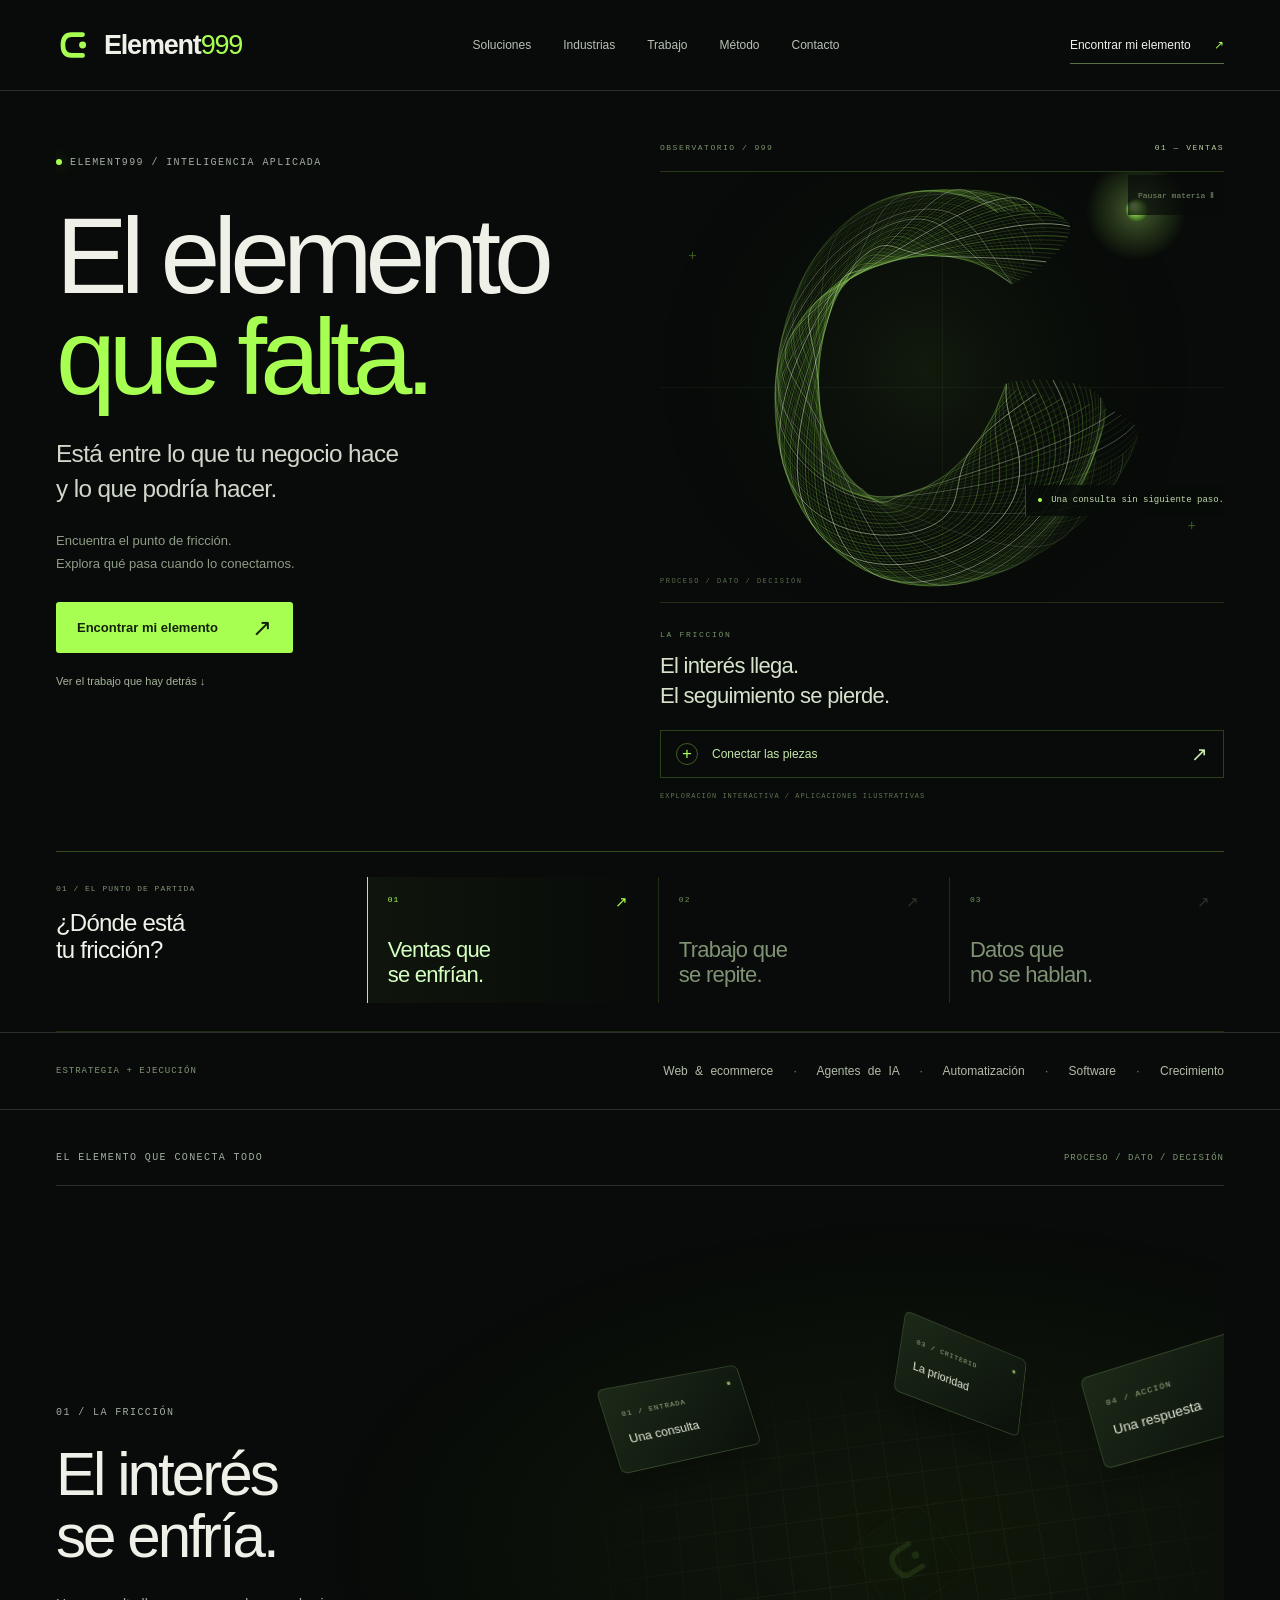
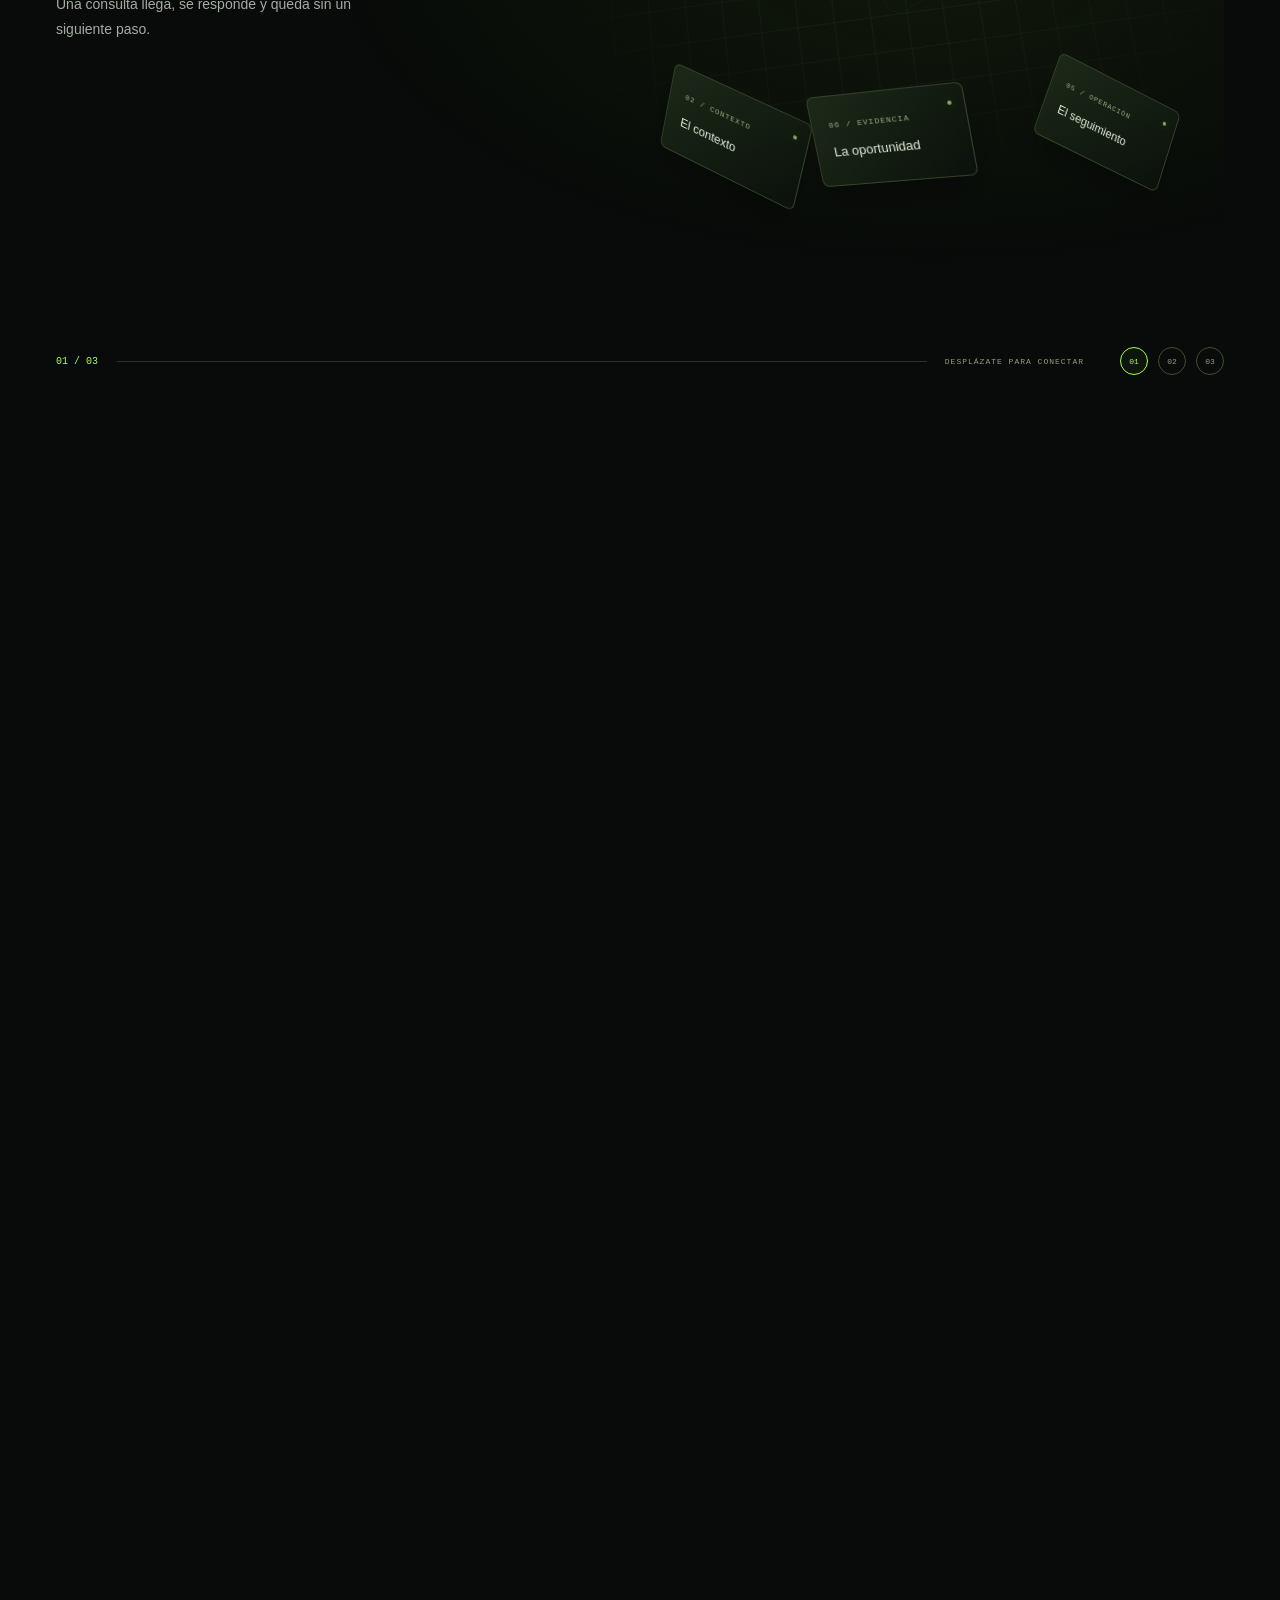
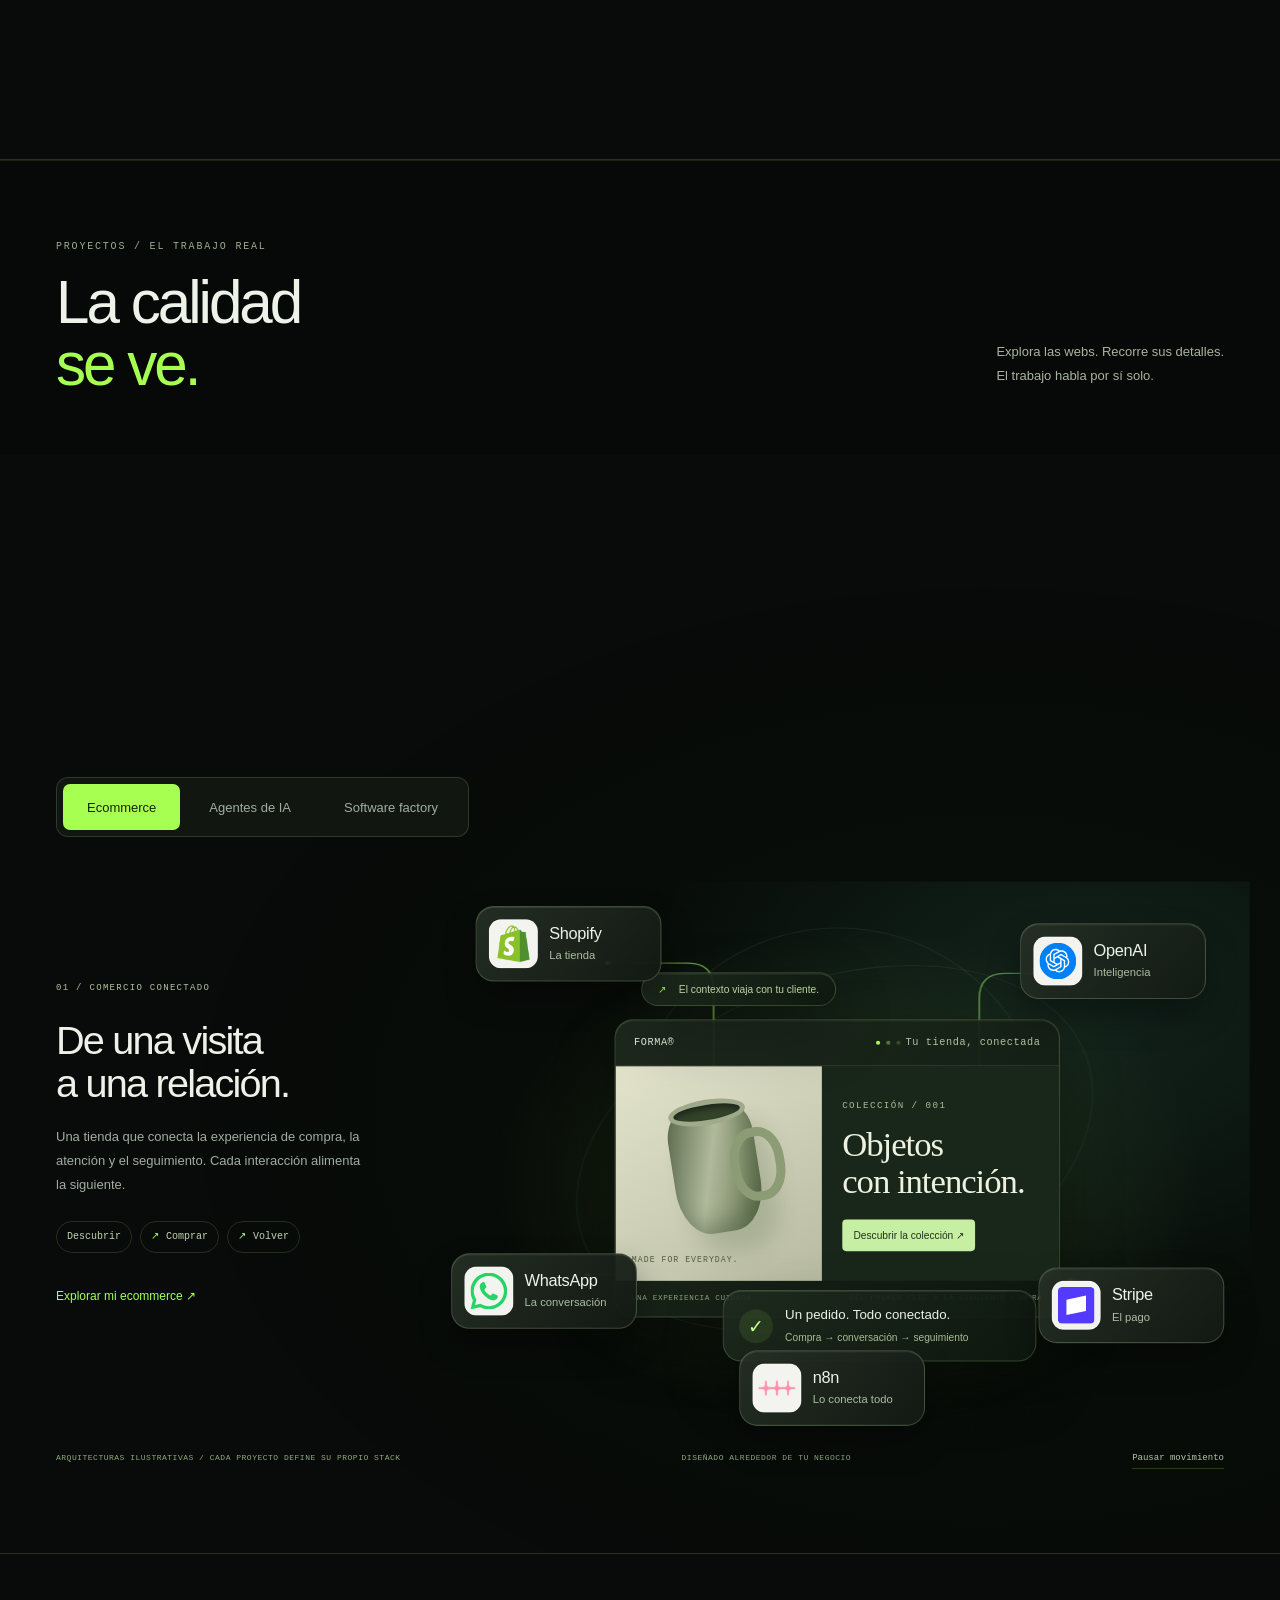
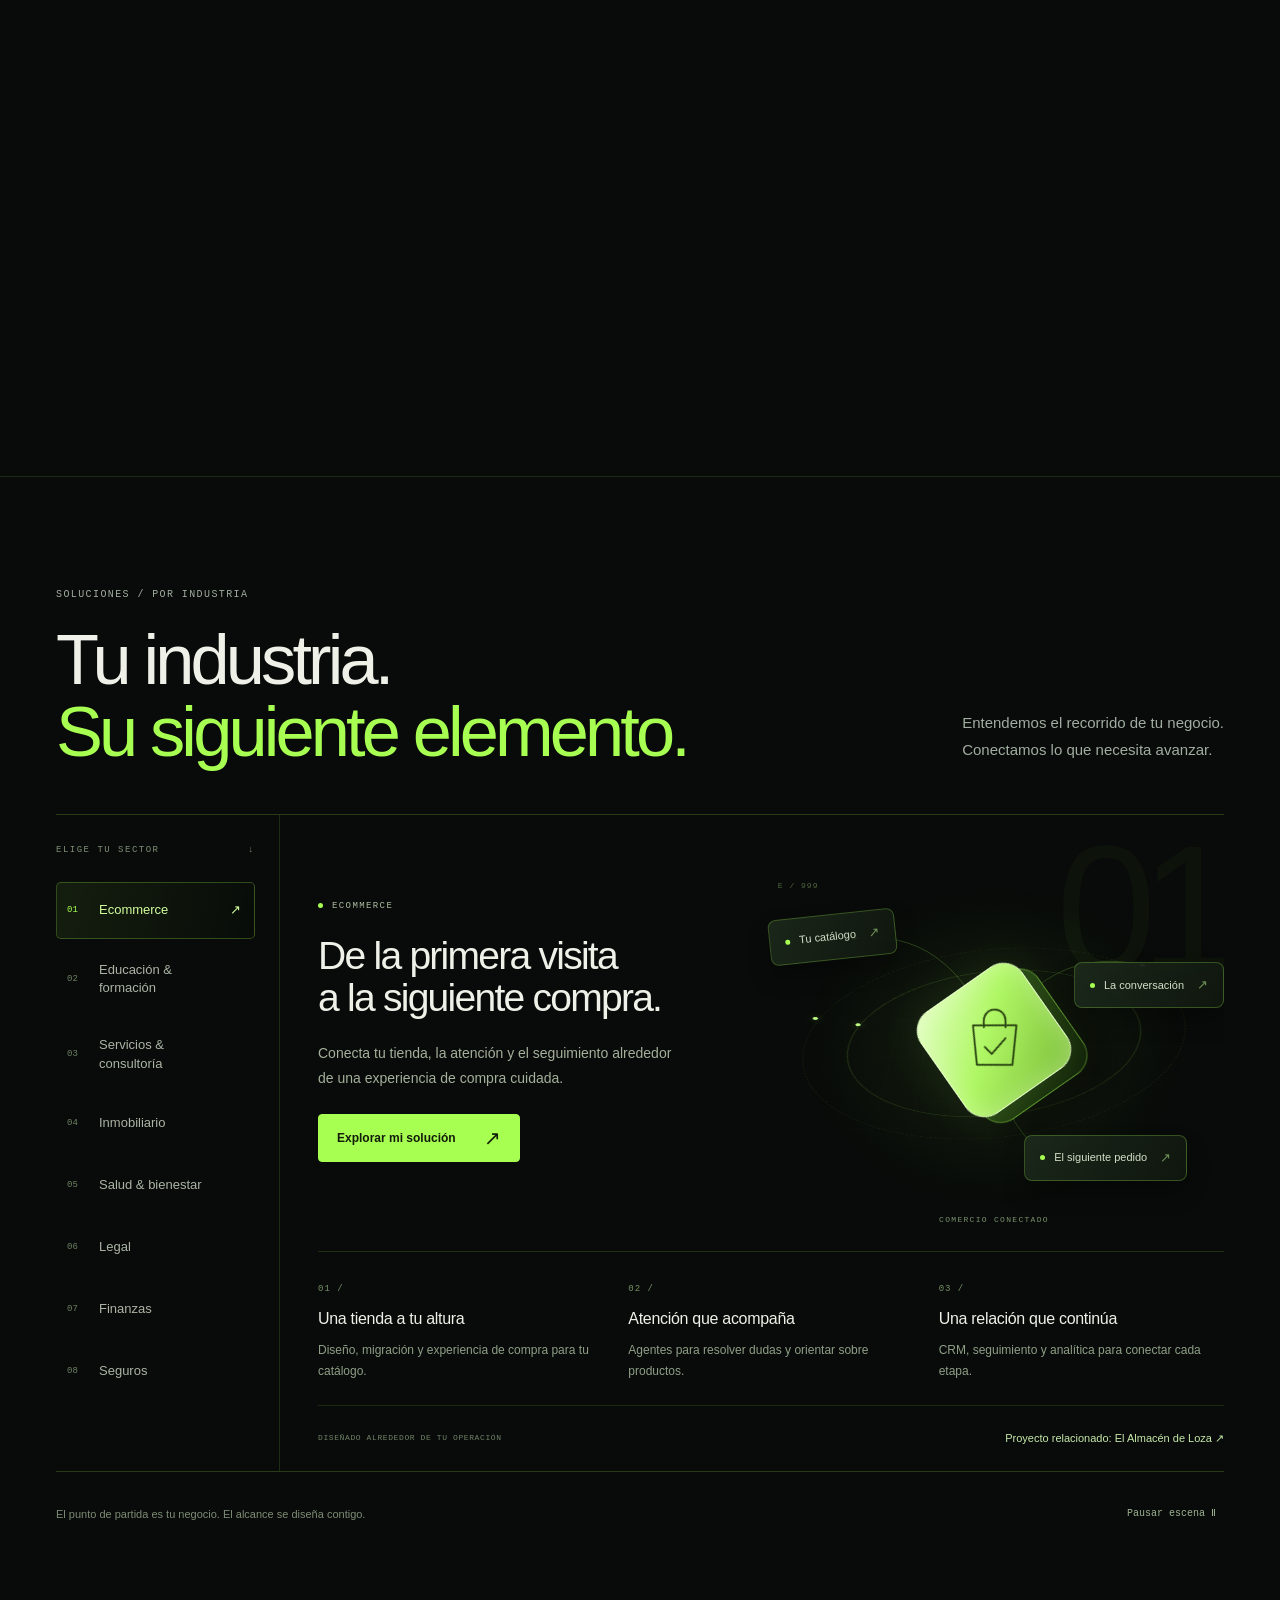
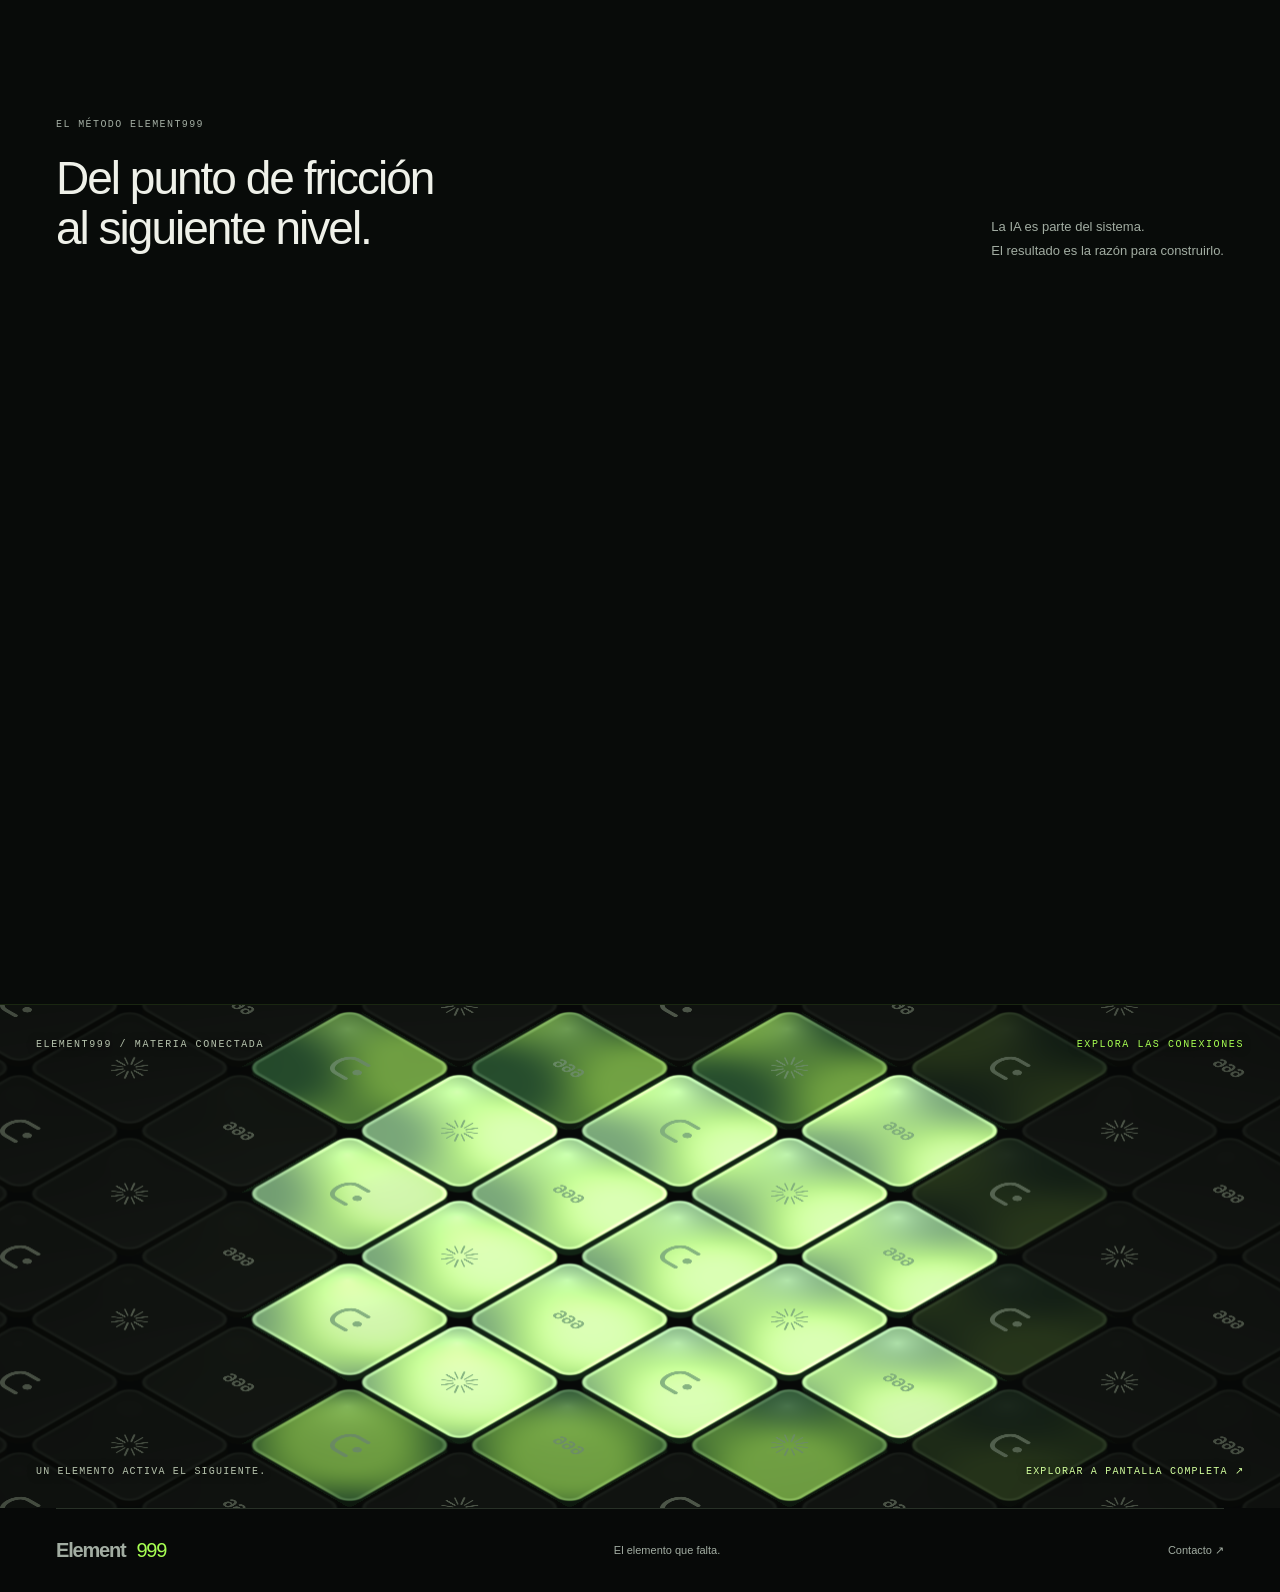
==== commit 55edc707: "Publish independent founder contact page" ====
--- a/index.html
+++ b/index.html
@@ -1,6 +1,6 @@
 <!doctype html><html lang="es"><head><meta charset="utf-8"><meta name="viewport" content="width=device-width,initial-scale=1"><meta name="theme-color" content="#080b09"><meta name="robots" content="noindex,nofollow"><title>Element999 — El elemento que falta</title><link rel="icon" href="favicon.svg" type="image/svg+xml"><link rel="stylesheet" href="preloader/preloader.css?v=1"><script>(function(){try{var p=new URLSearchParams(location.search),f=p.get('preloader');if(f!=='0'&&(f==='force'||f==='1'||sessionStorage.getItem('element999:fluid-preloader:v1')!=='seen'))document.documentElement.classList.add('preloader-pending');}catch(e){document.documentElement.classList.add('preloader-pending');}document.documentElement.dataset.preloaderWatchdog=String(setTimeout(function(){if(!document.getElementById('element999-preloader'))document.documentElement.classList.remove('preloader-pending');delete document.documentElement.dataset.preloaderWatchdog;},15000));})();</script><script type="module" src="preloader/Preloader.js?v=1"></script><link rel="stylesheet" href="base.css"><link rel="stylesheet" href="revision.css"><link rel="stylesheet" href="motion.css?v=3"><link rel="stylesheet" href="isometric/tiles.css"><link rel="stylesheet" href="showcase/showcase.css"><link rel="stylesheet" href="architectures/architectures.css"><link rel="stylesheet" href="requests/requests.css"><link rel="stylesheet" href="industries/industries.css"><link rel="stylesheet" href="signature/signature.css"></head><body>
 <a id="skip" class="skip" href="#main">Saltar al contenido</a>
-<header class="header"><a class="brand" href="#inicio" aria-label="Element999 inicio"><svg aria-hidden="true" viewBox="0 0 64 64"><path d="M46 14H27c-10 0-15 6-15 18s5 18 15 18h19" fill="none" stroke="#a7ff52" stroke-width="8" stroke-linecap="round"/><circle cx="46" cy="32" r="6" fill="#a7ff52"/></svg><span>Element<b>999</b></span></a><nav id="main-nav" aria-label="Navegación principal"><a href="#soluciones">Soluciones</a><a href="#industrias">Industrias</a><a href="#casos">Trabajo</a><a href="#metodo">Método</a></nav><a class="header-cta" href="#diagnostico">Encontrar mi elemento <span aria-hidden="true">↗</span></a><button id="menu" class="menu-toggle" aria-label="Abrir menú" aria-controls="main-nav" aria-expanded="false">☰</button></header>
+<header class="header"><a class="brand" href="#inicio" aria-label="Element999 inicio"><svg aria-hidden="true" viewBox="0 0 64 64"><path d="M46 14H27c-10 0-15 6-15 18s5 18 15 18h19" fill="none" stroke="#a7ff52" stroke-width="8" stroke-linecap="round"/><circle cx="46" cy="32" r="6" fill="#a7ff52"/></svg><span>Element<b>999</b></span></a><nav id="main-nav" aria-label="Navegación principal"><a href="#soluciones">Soluciones</a><a href="#industrias">Industrias</a><a href="#casos">Trabajo</a><a href="#metodo">Método</a><a href="contacto/">Contacto</a></nav><a class="header-cta" href="#diagnostico">Encontrar mi elemento <span aria-hidden="true">↗</span></a><button id="menu" class="menu-toggle" aria-label="Abrir menú" aria-controls="main-nav" aria-expanded="false">☰</button></header>
 <main id="main" tabindex="-1"><section id="inicio" class="hero signature-hero wrap" aria-labelledby="hero-title"><div class="hero-copy"><p class="eyebrow"><span class="dot"></span>ELEMENT999 / INTELIGENCIA APLICADA</p><h1 id="hero-title">El elemento<br><em>que falta.</em></h1><p class="sig-statement">Está entre lo que tu negocio hace<br>y lo que podría hacer.</p><p class="sig-invitation">Encuentra el punto de fricción.<br>Explora qué pasa cuando lo conectamos.</p><a class="sig-main-cta" href="#diagnostico" data-service="custom" data-need="Quiero mejorar el seguimiento de las consultas y oportunidades comerciales de mi negocio.">Encontrar mi elemento <span aria-hidden="true">↗</span></a><a class="sig-proof-link" href="#casos">Ver el trabajo que hay detrás ↓</a></div><div class="sig-specimen"><div class="sig-specimen-top"><span>OBSERVATORIO / 999</span><span class="sig-specimen-mode">01 — VENTAS</span></div><div class="sig-field"><canvas id="signature-canvas" aria-hidden="true"></canvas><div class="sig-axis sig-axis-x"></div><div class="sig-axis sig-axis-y"></div><span class="sig-cross sig-cross-a" aria-hidden="true">+</span><span class="sig-cross sig-cross-b" aria-hidden="true">+</span><div class="sig-annotation"><span class="sig-annotation-dot"></span><span class="sig-annotation-text">Una consulta sin siguiente paso.</span></div><span class="sig-field-caption">PROCESO / DATO / DECISIÓN</span></div><div class="sig-readout" aria-live="polite" aria-atomic="true"><span class="sig-readout-label">LA FRICCIÓN</span><p class="sig-readout-text">El interés llega.<br>El seguimiento se pierde.</p></div><button type="button" class="sig-connect"><span class="sig-connect-icon" aria-hidden="true">+</span><span class="sig-connect-text">Conectar las piezas</span><span aria-hidden="true">↗</span></button><p class="sig-caption">EXPLORACIÓN INTERACTIVA / APLICACIONES ILUSTRATIVAS</p></div><div class="sig-selector"><div class="sig-selector-intro"><span>01 / EL PUNTO DE PARTIDA</span><p>¿Dónde está<br>tu fricción?</p></div><div class="sig-choices" role="group" aria-label="Elige una fricción de tu negocio"><button type="button" data-friction="sales" aria-pressed="true"><span class="sig-choice-num">01</span><span>Ventas que<br>se enfrían.</span><i aria-hidden="true">↗</i></button><button type="button" data-friction="operations" aria-pressed="false"><span class="sig-choice-num">02</span><span>Trabajo que<br>se repite.</span><i aria-hidden="true">↗</i></button><button type="button" data-friction="data" aria-pressed="false"><span class="sig-choice-num">03</span><span>Datos que<br>no se hablan.</span><i aria-hidden="true">↗</i></button></div></div><noscript><p class="sig-noscript">Exploramos ventas, tareas repetitivas y datos desconectados. Puedes ver nuestros proyectos y contactar desde el diagnóstico con JavaScript habilitado.</p></noscript></section>
 <div class="capability-strip"><div class="strip-inner wrap"><span>ESTRATEGIA + EJECUCIÓN</span><p>Web & ecommerce <b>·</b> Agentes de IA <b>·</b> Automatización <b>·</b> Software <b>·</b> Crecimiento</p></div></div>
 
@@ -13,6 +13,6 @@
 
 <section id="metodo" class="method section wrap"><div class="method-top"><div><p class="eyebrow">EL MÉTODO ELEMENT999</p><h2>Del punto de fricción<br>al siguiente nivel.</h2></div><p>La IA es parte del sistema.<br>El resultado es la razón para construirlo.</p></div><div class="method-steps"><article><span>01 / ENCONTRAR</span><h3>Entender primero.</h3><p>Identificamos la fricción, el contexto y la oportunidad que merece resolverse.</p></article><article><span>02 / CONECTAR</span><h3>Construir con criterio.</h3><p>Unimos herramientas, datos y procesos alrededor de un alcance definido.</p></article><article><span>03 / COMPROBAR</span><h3>Medir el cambio.</h3><p>Validamos la entrega y observamos qué mejora y qué necesita evolucionar.</p></article></div></section>
 <section class="closing wrap"><p class="eyebrow">EL SIGUIENTE PASO EMPIEZA CON UNA NECESIDAD.</p><h2>Tu negocio tiene<br>un siguiente elemento.</h2><a class="button primary" href="#diagnostico">Vamos a encontrarlo ↗</a><span class="closing-symbol" aria-hidden="true">↗</span></section></main>
-<footer class="site-footer"><div id="materia" data-isometric class="isometric-field footer-materia" tabindex="0" role="region" aria-label="Baldosas isométricas de Element999: mueve el cursor, toca o usa las flechas para iluminar las conexiones."><canvas aria-hidden="true"></canvas><div class="isometric-caption"><span>ELEMENT999 / MATERIA CONECTADA</span><span class="isometric-instruction">EXPLORA LAS CONEXIONES</span></div><div class="isometric-footer"><span>UN ELEMENTO ACTIVA EL SIGUIENTE.</span><a href="laboratorio/">EXPLORAR A PANTALLA COMPLETA ↗</a></div></div><div class="footer wrap"><a class="brand" href="#inicio">Element<b>999</b></a><span>El elemento que falta.</span><small>VISTA TEMPORAL DE DISEÑO / FASE 2<br>Símbolo vectorial de revisión. Originales conservados en el proyecto.</small></div></footer>
+<footer class="site-footer"><div id="materia" data-isometric class="isometric-field footer-materia" tabindex="0" role="region" aria-label="Baldosas isométricas de Element999: mueve el cursor, toca o usa las flechas para iluminar las conexiones."><canvas aria-hidden="true"></canvas><div class="isometric-caption"><span>ELEMENT999 / MATERIA CONECTADA</span><span class="isometric-instruction">EXPLORA LAS CONEXIONES</span></div><div class="isometric-footer"><span>UN ELEMENTO ACTIVA EL SIGUIENTE.</span><a href="laboratorio/">EXPLORAR A PANTALLA COMPLETA ↗</a></div></div><div class="footer wrap"><a class="brand" href="#inicio">Element<b>999</b></a><span>El elemento que falta.</span><a class="footer-contact-link" href="contacto/">Contacto ↗</a></div></footer>
 <dialog id="diagnosis" aria-labelledby="diagnosis-title"><div class="dialog-body"><div class="dialog-head"><span class="eyebrow">ELEMENT999 / DIAGNÓSTICO</span><button id="close-diagnosis" class="close" aria-label="Cerrar diagnóstico">×</button></div><div id="form-body"><h2 id="diagnosis-title">Primero, la necesidad.</h2><p class="form-intro">No hace falta que sepas qué tecnología necesitas. Empecemos por lo que quieres cambiar.</p><p class="fineprint">Obtén una estimación orientativa. Al terminar podrás solicitar una revisión; tus datos solo se envían al pulsar «Enviar solicitud».</p><p id="step-label" class="step-label">PASO 01 / 03</p><form id="diagnosis-form" method="dialog"><fieldset data-step="1"><legend>¿Dónde está el siguiente avance?</legend><div class="choice-list"><label class="choice"><input type="radio" name="service" value="landing" required><span>Captar oportunidades<small>Una landing para una oferta concreta.</small></span></label><label class="choice"><input type="radio" name="service" value="agent"><span>Atender y conectar<small>Un agente web conectado a tu CRM.</small></span></label><label class="choice"><input type="radio" name="service" value="custom"><span>Construir algo a medida<small>Ecommerce, software u otro reto.</small></span></label></div><label class="field">¿Qué te gustaría cambiar?<textarea name="need" minlength="12" maxlength="1200" required placeholder="Por ejemplo: recibimos consultas y el seguimiento se hace a mano." rows="3"></textarea></label><p class="fineprint">Al menos 12 caracteres. Evita datos personales o confidenciales.</p></fieldset><fieldset data-step="2" hidden><legend>Un poco de contexto.</legend><label class="field">Tu empresa o tipo de negocio<input name="business" required maxlength="160" placeholder="Por ejemplo: tienda de decoración online"></label><label class="field">Herramientas e integraciones actuales<input name="tools" required maxlength="240" placeholder="Puedes indicar que todavía no están definidas."></label><label class="field">¿Está validada la integración principal?<select name="validated" required><option value="">Selecciona una opción</option><option value="yes">Sí, está validada para este alcance</option><option value="unknown">No / todavía no lo sé</option></select></label><div class="checks"><label id="language"><input type="checkbox" name="language">Segundo idioma con traducción aportada</label><label><input type="checkbox" name="extra">Una integración adicional ya validada</label><label><input type="checkbox" name="urgent">Necesito una entrega urgente</label><label><input type="checkbox" name="review">Hay migraciones, APIs sin validar o alcance abierto</label></div></fieldset><fieldset data-step="3" hidden><legend>Esto es lo que entendemos.</legend><dl id="confirmation" class="summary"></dl><label class="choice"><input name="confirmed" type="checkbox" required><span>Confirmo que este resumen refleja mi necesidad.</span></label><p class="fineprint">Puedes volver atrás para corregirlo. La estimación no reserva agenda.</p></fieldset><p id="error" class="error" role="alert"></p><div class="form-actions"><button type="button" id="back" class="button secondary" hidden>← Atrás</button><button type="submit" id="next" class="button primary">Continuar ↗</button></div></form></div><section id="result" hidden aria-labelledby="result-title"><p class="eyebrow">TU SIGUIENTE ELEMENTO</p><h2 id="result-title">Una dirección.<br>Un punto de partida.</h2><dl id="result-summary" class="summary"></dl><div class="quote"><p class="eyebrow">INVERSIÓN PRELIMINAR</p><p id="price" class="quote-price"></p><p id="quote-note"></p><p id="quote-details"></p><button id="download" class="button primary">Descargar resumen ↓</button></div><div class="request-contact" aria-labelledby="request-title"><p class="eyebrow">DEL DIAGNÓSTICO A LA ACCIÓN</p><h3 id="request-title">Demos el siguiente paso.</h3><p>Déjanos tu contacto para revisar este proyecto contigo.</p><form id="request-form"><div class="request-grid"><label class="field">Tu nombre<input name="name" autocomplete="name" minlength="2" maxlength="100" required></label><label class="field">Tu correo<input name="email" type="email" autocomplete="email" maxlength="254" required></label></div><label class="request-trap" aria-hidden="true">Deja este campo vacío<input name="website" tabindex="-1" autocomplete="off"></label><label class="choice"><input name="consent" type="checkbox" required><span>Solicito que Element999 me contacte para valorar este proyecto y he leído la información sobre mis datos.</span></label><details><summary>Cómo se utilizarán tus datos</summary><p>Element999 utilizará tu nombre, correo y diagnóstico para responder a tu solicitud y preparar una propuesta. El envío se procesa mediante Formspree y se notifica al correo de Element999. No te suscribimos a publicidad. Evita contraseñas, documentos y datos sensibles. Puedes solicitar acceso, corrección o eliminación respondiendo al correo con el que te contactemos.</p><p><a href="https://formspree.io/legal/privacy-policy/" target="_blank" rel="noopener noreferrer">Privacidad de Formspree ↗</a></p></details><button type="submit" class="button primary" disabled>Enviar solicitud ↗</button></form><p id="request-status" class="request-status" role="status" aria-live="polite">La recepción online aún no está activada. Puedes descargar tu resumen.</p><p id="request-receipt" class="request-receipt" role="status" hidden></p><p class="fineprint">Enviar la solicitud no supone contratación, pago ni reserva de agenda. El alcance, los costes externos y la disponibilidad se confirman por separado.</p></div><button id="restart" class="text-link">Empezar de nuevo ↗</button></section></div></dialog>
 <script type="module" data-critical src="preview.mjs?v=signature-1"></script><script type="module" data-critical src="revision.mjs?v=3"></script><script type="module" data-critical src="motion.mjs?v=4"></script><script type="module" src="isometric/tiles.js"></script><script type="module" src="showcase/showcase.js"></script><script type="module" src="architectures/architectures.js"></script><script type="module" src="industries/industries.js"></script><script type="module" src="signature/signature.js"></script></body></html>
